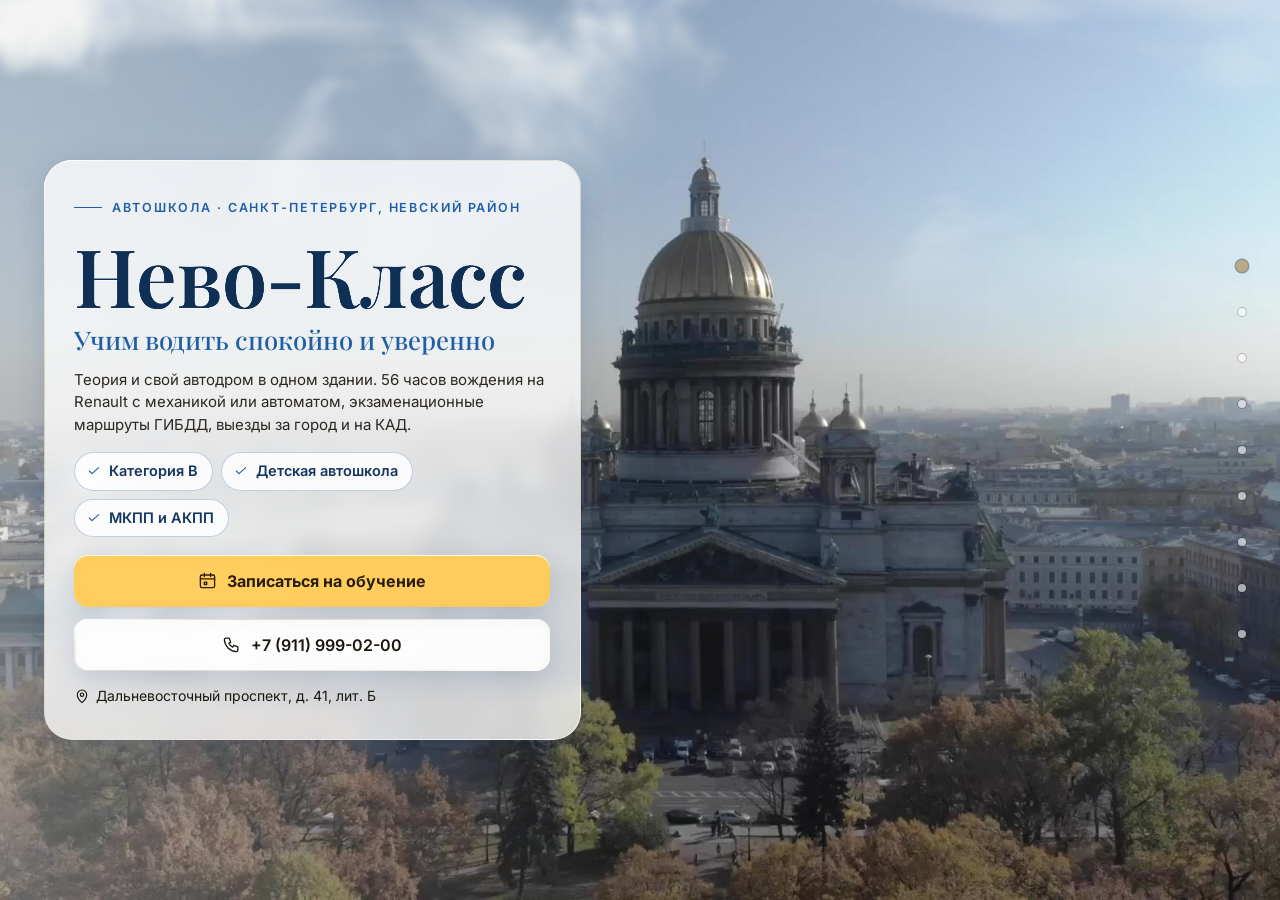
==== index.html @ e4e37067 "Телефон: переключатель светлой/тёмной темы в шапке (раньше только в меню), кнопка записи на узком эк" ====
<!DOCTYPE html>
<html lang="ru" data-theme="light">
<head>
<meta charset="utf-8">
<meta name="viewport" content="width=device-width, initial-scale=1, viewport-fit=cover">
<title>Автошкола «Нево-Класс» — Санкт-Петербург, Невский район</title>
<meta name="description" content="Автошкола «Нево-Класс»: категория B на МКПП и АКПП, свой автодром, теория и вождение в одном месте, Дальневосточный проспект, 41 лит. Б. Запись: +7 (911) 999-02-00.">
<meta name="robots" content="noindex, nofollow, noarchive">
<meta name="geo.region" content="RU-SPE">
<meta name="geo.placename" content="Санкт-Петербург">
<meta name="geo.position" content="59.8944504;30.4585142">
<meta name="ICBM" content="59.8944504, 30.4585142">
<meta property="og:type" content="website">
<meta property="og:locale" content="ru_RU">
<meta property="og:site_name" content="Нево-Класс">
<meta property="og:title" content="Автошкола «Нево-Класс» — Санкт-Петербург, Невский район">
<meta property="og:description" content="Автошкола «Нево-Класс»: категория B на МКПП и АКПП, свой автодром, теория и вождение в одном месте, Дальневосточный проспект, 41 лит. Б. Запись: +7 (911) 999-02-00.">
<meta name="twitter:card" content="summary_large_image">
<meta name="twitter:title" content="Автошкола «Нево-Класс» — Санкт-Петербург, Невский район">
<meta name="twitter:description" content="Автошкола «Нево-Класс»: категория B на МКПП и АКПП, свой автодром, теория и вождение в одном месте, Дальневосточный проспект, 41 лит. Б. Запись: +7 (911) 999-02-00.">
<meta name="theme-color" content="#eef4fb">
<link rel="icon" href="data:image/svg+xml,%3Csvg%20xmlns%3D%22http%3A//www.w3.org/2000/svg%22%20viewBox%3D%220%200%2064%2064%22%3E%3Crect%20width%3D%2264%22%20height%3D%2264%22%20rx%3D%2214%22%20fill%3D%22%231f5fa8%22/%3E%3Ccircle%20cx%3D%2232%22%20cy%3D%2232%22%20r%3D%2217%22%20fill%3D%22none%22%20stroke%3D%22%23fff%22%20stroke-width%3D%225%22/%3E%3Ccircle%20cx%3D%2232%22%20cy%3D%2232%22%20r%3D%225%22%20fill%3D%22%23ffc54d%22/%3E%3C/svg%3E">
<script>document.documentElement.classList.add('js');try{var _i=parseInt(localStorage.getItem('nb_fs2'),10),_f=[1,1.15,1.3,1.5][_i];if(_f)document.documentElement.style.setProperty('--fs',_f)}catch(e){}</script>
<style id="hero-timing">:root{--hero-d:1.2s}</style>
<link rel="preload" as="image" href="img/hero-poster.jpg" fetchpriority="high">
<!-- шрифты лежат внутри сайта: Google Fonts у российской аудитории режется -->
<style>
@font-face{font-family:'Inter';font-style:normal;font-weight:400;font-display:swap;src:url(assets/fonts/inter-400-cyrillic-ext.woff2) format('woff2');unicode-range:U+0460-052F, U+1C80-1C8A, U+20B4, U+2DE0-2DFF, U+A640-A69F, U+FE2E-FE2F}
@font-face{font-family:'Inter';font-style:normal;font-weight:400;font-display:swap;src:url(assets/fonts/inter-400-cyrillic.woff2) format('woff2');unicode-range:U+0301, U+0400-045F, U+0490-0491, U+04B0-04B1, U+2116}
@font-face{font-family:'Inter';font-style:normal;font-weight:400;font-display:swap;src:url(assets/fonts/inter-400-latin-ext.woff2) format('woff2');unicode-range:U+0100-02BA, U+02BD-02C5, U+02C7-02CC, U+02CE-02D7, U+02DD-02FF, U+0304, U+0308, U+0329, U+1D00-1DBF, U+1E00-1E9F, U+1EF2-1EFF, U+2020, U+20A0-20AB, U+20AD-20C0, U+2113, U+2C60-2C7F, U+A720-A7FF}
@font-face{font-family:'Inter';font-style:normal;font-weight:400;font-display:swap;src:url(assets/fonts/inter-400-latin.woff2) format('woff2');unicode-range:U+0000-00FF, U+0131, U+0152-0153, U+02BB-02BC, U+02C6, U+02DA, U+02DC, U+0304, U+0308, U+0329, U+2000-206F, U+20AC, U+2122, U+2191, U+2193, U+2212, U+2215, U+FEFF, U+FFFD}
@font-face{font-family:'Inter';font-style:normal;font-weight:500;font-display:swap;src:url(assets/fonts/inter-500-cyrillic-ext.woff2) format('woff2');unicode-range:U+0460-052F, U+1C80-1C8A, U+20B4, U+2DE0-2DFF, U+A640-A69F, U+FE2E-FE2F}
@font-face{font-family:'Inter';font-style:normal;font-weight:500;font-display:swap;src:url(assets/fonts/inter-500-cyrillic.woff2) format('woff2');unicode-range:U+0301, U+0400-045F, U+0490-0491, U+04B0-04B1, U+2116}
@font-face{font-family:'Inter';font-style:normal;font-weight:500;font-display:swap;src:url(assets/fonts/inter-500-latin-ext.woff2) format('woff2');unicode-range:U+0100-02BA, U+02BD-02C5, U+02C7-02CC, U+02CE-02D7, U+02DD-02FF, U+0304, U+0308, U+0329, U+1D00-1DBF, U+1E00-1E9F, U+1EF2-1EFF, U+2020, U+20A0-20AB, U+20AD-20C0, U+2113, U+2C60-2C7F, U+A720-A7FF}
@font-face{font-family:'Inter';font-style:normal;font-weight:500;font-display:swap;src:url(assets/fonts/inter-500-latin.woff2) format('woff2');unicode-range:U+0000-00FF, U+0131, U+0152-0153, U+02BB-02BC, U+02C6, U+02DA, U+02DC, U+0304, U+0308, U+0329, U+2000-206F, U+20AC, U+2122, U+2191, U+2193, U+2212, U+2215, U+FEFF, U+FFFD}
@font-face{font-family:'Inter';font-style:normal;font-weight:600;font-display:swap;src:url(assets/fonts/inter-600-cyrillic-ext.woff2) format('woff2');unicode-range:U+0460-052F, U+1C80-1C8A, U+20B4, U+2DE0-2DFF, U+A640-A69F, U+FE2E-FE2F}
@font-face{font-family:'Inter';font-style:normal;font-weight:600;font-display:swap;src:url(assets/fonts/inter-600-cyrillic.woff2) format('woff2');unicode-range:U+0301, U+0400-045F, U+0490-0491, U+04B0-04B1, U+2116}
@font-face{font-family:'Inter';font-style:normal;font-weight:600;font-display:swap;src:url(assets/fonts/inter-600-latin-ext.woff2) format('woff2');unicode-range:U+0100-02BA, U+02BD-02C5, U+02C7-02CC, U+02CE-02D7, U+02DD-02FF, U+0304, U+0308, U+0329, U+1D00-1DBF, U+1E00-1E9F, U+1EF2-1EFF, U+2020, U+20A0-20AB, U+20AD-20C0, U+2113, U+2C60-2C7F, U+A720-A7FF}
@font-face{font-family:'Inter';font-style:normal;font-weight:600;font-display:swap;src:url(assets/fonts/inter-600-latin.woff2) format('woff2');unicode-range:U+0000-00FF, U+0131, U+0152-0153, U+02BB-02BC, U+02C6, U+02DA, U+02DC, U+0304, U+0308, U+0329, U+2000-206F, U+20AC, U+2122, U+2191, U+2193, U+2212, U+2215, U+FEFF, U+FFFD}
@font-face{font-family:'Inter';font-style:normal;font-weight:700;font-display:swap;src:url(assets/fonts/inter-700-cyrillic-ext.woff2) format('woff2');unicode-range:U+0460-052F, U+1C80-1C8A, U+20B4, U+2DE0-2DFF, U+A640-A69F, U+FE2E-FE2F}
@font-face{font-family:'Inter';font-style:normal;font-weight:700;font-display:swap;src:url(assets/fonts/inter-700-cyrillic.woff2) format('woff2');unicode-range:U+0301, U+0400-045F, U+0490-0491, U+04B0-04B1, U+2116}
@font-face{font-family:'Inter';font-style:normal;font-weight:700;font-display:swap;src:url(assets/fonts/inter-700-latin-ext.woff2) format('woff2');unicode-range:U+0100-02BA, U+02BD-02C5, U+02C7-02CC, U+02CE-02D7, U+02DD-02FF, U+0304, U+0308, U+0329, U+1D00-1DBF, U+1E00-1E9F, U+1EF2-1EFF, U+2020, U+20A0-20AB, U+20AD-20C0, U+2113, U+2C60-2C7F, U+A720-A7FF}
@font-face{font-family:'Inter';font-style:normal;font-weight:700;font-display:swap;src:url(assets/fonts/inter-700-latin.woff2) format('woff2');unicode-range:U+0000-00FF, U+0131, U+0152-0153, U+02BB-02BC, U+02C6, U+02DA, U+02DC, U+0304, U+0308, U+0329, U+2000-206F, U+20AC, U+2122, U+2191, U+2193, U+2212, U+2215, U+FEFF, U+FFFD}
@font-face{font-family:'Playfair Display';font-style:normal;font-weight:500;font-display:swap;src:url(assets/fonts/playfair-display-500-cyrillic.woff2) format('woff2');unicode-range:U+0301, U+0400-045F, U+0490-0491, U+04B0-04B1, U+2116}
@font-face{font-family:'Playfair Display';font-style:normal;font-weight:500;font-display:swap;src:url(assets/fonts/playfair-display-500-latin-ext.woff2) format('woff2');unicode-range:U+0100-02BA, U+02BD-02C5, U+02C7-02CC, U+02CE-02D7, U+02DD-02FF, U+0304, U+0308, U+0329, U+1D00-1DBF, U+1E00-1E9F, U+1EF2-1EFF, U+2020, U+20A0-20AB, U+20AD-20C0, U+2113, U+2C60-2C7F, U+A720-A7FF}
@font-face{font-family:'Playfair Display';font-style:normal;font-weight:500;font-display:swap;src:url(assets/fonts/playfair-display-500-latin.woff2) format('woff2');unicode-range:U+0000-00FF, U+0131, U+0152-0153, U+02BB-02BC, U+02C6, U+02DA, U+02DC, U+0304, U+0308, U+0329, U+2000-206F, U+20AC, U+2122, U+2191, U+2193, U+2212, U+2215, U+FEFF, U+FFFD}
@font-face{font-family:'Playfair Display';font-style:normal;font-weight:600;font-display:swap;src:url(assets/fonts/playfair-display-600-cyrillic.woff2) format('woff2');unicode-range:U+0301, U+0400-045F, U+0490-0491, U+04B0-04B1, U+2116}
@font-face{font-family:'Playfair Display';font-style:normal;font-weight:600;font-display:swap;src:url(assets/fonts/playfair-display-600-latin-ext.woff2) format('woff2');unicode-range:U+0100-02BA, U+02BD-02C5, U+02C7-02CC, U+02CE-02D7, U+02DD-02FF, U+0304, U+0308, U+0329, U+1D00-1DBF, U+1E00-1E9F, U+1EF2-1EFF, U+2020, U+20A0-20AB, U+20AD-20C0, U+2113, U+2C60-2C7F, U+A720-A7FF}
@font-face{font-family:'Playfair Display';font-style:normal;font-weight:600;font-display:swap;src:url(assets/fonts/playfair-display-600-latin.woff2) format('woff2');unicode-range:U+0000-00FF, U+0131, U+0152-0153, U+02BB-02BC, U+02C6, U+02DA, U+02DC, U+0304, U+0308, U+0329, U+2000-206F, U+20AC, U+2122, U+2191, U+2193, U+2212, U+2215, U+FEFF, U+FFFD}
/* ===== Notary site — generator stylesheet (light warm base, dark theme by toggle) ===== */
:root{
  --p100:#665230; --p90:#97825e; --p80:#bba887; --p70:#c2b9a9; --p50:#dad5ce; --p40:#e0dedb;
  --p30:#eeece9; --p20:#f1f1f0; --p10:#f8f8f8; --n100:#0e0f11; --n90:#3c404b; --n10:#fff;

  --bg:var(--p10); --bg2:var(--p20); --bg3:var(--p30); --card:var(--n10); --text:var(--n100); --muted:var(--n90);
  --line:var(--p50); --line2:var(--p40); --accent:var(--p90); --accent-d:var(--p100); --accent-l:var(--p80); --accent-soft:var(--p30);
  --on-accent:#fff; --shadow:0 1px 10px rgba(51,51,51,.10); --shadow-lg:0 12px 40px rgba(30,24,10,.14);
  --hero-ov1:rgba(14,15,17,.72); --hero-ov2:rgba(14,15,17,.30); --sec-ov:rgba(248,248,248,.72);
  --ok:#2e8b57; --bad:#b4453b;
  /* те же цвета составляющими: rgba() понимают все браузеры, color-mix() — нет */
  --bg-rgb:248,248,248; --card-rgb:255,255,255; --accent-rgb:151,130,94; --ok-rgb:46,139,87;

  --zc:var(--fs); --fs:1; --vwu:calc(1vw / var(--fs)); --vhu:calc(1vh / var(--fs));   /* масштаб текста (А−/А+) и «честные» vw/vh под ним */
  --hdr-h:68px; --bar-h:70px; --vh:calc(100*var(--vhu)); --gap:24px; --radius:14px; --radius-s:10px;
  --font:"Inter",Tahoma,Arial,sans-serif; --serif:"Playfair Display",Georgia,"Times New Roman",serif;
  --ease:cubic-bezier(.65,.05,.36,1); --speed:520ms;
}
html[data-theme="dark"]{
  --bg:#17150f; --bg2:#1d1a13; --bg3:#252117; --card:#221e15; --text:#f1ebdf; --muted:#b9ae98;
  --line:#3a3325; --line2:#2f2a1e; --accent:#c9b17f; --accent-d:#e0cf9f; --accent-l:#8d7b58; --accent-soft:#2a251a;
  --on-accent:#17150f; --shadow:0 1px 12px rgba(0,0,0,.45); --shadow-lg:0 14px 40px rgba(0,0,0,.55);
  --hero-ov1:rgba(10,9,6,.80); --hero-ov2:rgba(10,9,6,.40); --sec-ov:rgba(16,15,12,.76);
  --bg-rgb:23,21,15; --card-rgb:34,30,21; --accent-rgb:201,177,127;
}

*,*::before,*::after{box-sizing:border-box}
/* А−/А+: весь сайт — шапка, плашки, меню, формы, окна — растёт пропорционально, как при увеличении масштаба в браузере */
html{-webkit-text-size-adjust:100%;scroll-behavior:auto;zoom:var(--fs,1)}
html,body{height:100%;margin:0;overflow:hidden;background:var(--bg);color:var(--text);
  font-family:var(--font);font-size:16px;line-height:1.55;-webkit-font-smoothing:antialiased}
body{overscroll-behavior:none;position:relative}
a{color:inherit;text-decoration:none}
img{display:block;max-width:100%}
button{font:inherit;color:inherit;background:none;border:0;padding:0;cursor:pointer}
input,select,textarea{font:inherit;color:inherit}
h1,h2,h3,h4,p{margin:0}
ul{margin:0;padding:0;list-style:none}
svg{display:block}
.ico{width:22px;height:22px;stroke:currentColor;fill:none;stroke-width:1.7;stroke-linecap:round;stroke-linejoin:round;flex:none}
.vh{position:absolute!important;width:1px;height:1px;overflow:hidden;clip:rect(0 0 0 0);white-space:nowrap}

/* ---------- typography helpers ---------- */
.kicker{display:inline-flex;align-items:center;gap:10px;font-size:13px;font-weight:600;letter-spacing:.14em;text-transform:uppercase;color:var(--accent)}
.kicker::before{content:"";width:28px;height:1px;background:var(--accent)}
.h2{font-size:clamp(26px,calc(3.2*var(--vwu,1vw)),40px);font-weight:600;letter-spacing:-.02em;line-height:1.12;margin-top:10px}
.lead{color:var(--muted);font-size:17px;max-width:640px;margin-top:12px}
.sec-head{margin-bottom:28px}
#contacts .sec-head{margin-bottom:18px}

/* ---------- buttons ---------- */
.btn{display:inline-flex;align-items:center;justify-content:center;gap:10px;min-height:48px;padding:0 22px;border-radius:999px;
  font-weight:600;font-size:15px;line-height:1;border:1.5px solid transparent;transition:background .25s,color .25s,border-color .25s,transform .2s,box-shadow .25s;white-space:nowrap}
.btn:active{transform:translateY(1px)}
.btn-primary{background:var(--accent-d);color:var(--on-accent);border-color:var(--accent-d)}
.btn-primary:hover{background:var(--accent);border-color:var(--accent);color:#fff}
html[data-theme="dark"] .btn-primary:hover{color:#17150f}
.btn-ghost{border-color:var(--line);color:var(--text);background:var(--card)}
.btn-ghost:hover{border-color:var(--accent);color:var(--accent-d)}
.btn-light{background:rgba(255,255,255,.14);color:#fff;border-color:rgba(255,255,255,.55);backdrop-filter:blur(6px)}
.btn-light:hover{background:#fff;color:var(--n100)}
.btn-white{background:#fff;color:var(--n100);border-color:#fff}
.btn-white:hover{background:var(--p30);border-color:var(--p30)}
.btn .ico{width:18px;height:18px}
.btn-sm{min-height:44px;padding:0 16px;font-size:14px}

/* ---------- header ---------- */
.hdr{position:fixed;top:0;left:0;right:0;height:var(--hdr-h);z-index:200;display:flex;align-items:center;
  zoom:calc(1 / var(--zc,1)); --vwu:1vw; --vhu:1vh;   /* А−/А+ шапку не трогают: она всегда как при 100 % (страница в zoom, шапка — встречный zoom) */
  background:rgba(var(--bg-rgb),.88);backdrop-filter:blur(12px);-webkit-backdrop-filter:blur(12px);
  border-bottom:1px solid var(--line2);transition:background .3s}
.hdr-in{width:100%;max-width:1280px;margin:0 auto;padding:0 28px;display:flex;align-items:center;gap:24px}
.brand{display:flex;align-items:center;gap:12px;min-width:0;min-height:44px}
.mono-img{object-fit:contain;background:#fff;padding:2px;box-sizing:border-box}
.mono{width:42px;height:42px;border-radius:12px;background:var(--accent-d);color:var(--on-accent);display:grid;place-items:center;
  font-family:var(--serif);font-size:20px;font-weight:600;flex:none;letter-spacing:.02em}
.brand-t{display:flex;flex-direction:column;line-height:1.15;min-width:0}
.brand-n{font-weight:600;font-size:15px;white-space:nowrap;overflow:hidden;text-overflow:ellipsis}
.brand-s{font-size:13px;color:var(--muted);white-space:nowrap;overflow:hidden;text-overflow:ellipsis}
.nav{display:flex;align-items:center;gap:4px;margin-left:auto}
.nav > li{position:relative}
.nav-a{display:inline-flex;align-items:center;gap:6px;min-height:44px;padding:10px 12px;border-radius:8px;font-size:14px;font-weight:500;color:var(--text);opacity:.8;transition:opacity .2s,background .2s}
.nav-a:hover,.nav-a.cur,.nav > li.open > .nav-a{opacity:1;background:var(--bg3)}
.nav-a .chev{width:14px;height:14px;transition:transform .25s}
.nav > li.open > .nav-a .chev{transform:rotate(180deg)}
.hdr-tools{display:flex;align-items:center;gap:6px;margin-left:8px}
.tool{width:44px;height:44px;border-radius:10px;display:grid;place-items:center;color:var(--text);opacity:.8;transition:background .2s,opacity .2s}
.tool:hover{background:var(--bg3);opacity:1}
.tool .ico{width:20px;height:20px}
.tool-lang{width:auto;padding:0 10px;gap:6px;font-size:13px;font-weight:600;letter-spacing:.04em;display:flex;align-items:center}
.lang-wrap{position:relative}
.lang-dd{position:absolute;right:0;top:calc(100% + 8px);background:var(--card);border:1px solid var(--line);border-radius:12px;box-shadow:var(--shadow-lg);
  padding:6px;min-width:190px;display:none;z-index:210}
.lang-wrap.open .lang-dd{display:block}
.lang-dd button,.lang-dd a{display:flex;width:100%;align-items:center;gap:10px;min-height:44px;padding:9px 12px;border-radius:8px;font-size:14px;text-align:left}
.lang-dd button:hover,.lang-dd a:hover{background:var(--bg3)}
.lang-dd button.cur,.lang-dd a.cur{color:var(--accent-d);font-weight:600}
.lang-dd b{font-size:13px;letter-spacing:.08em;width:26px;color:var(--muted)}
.hdr-book{margin-left:4px}
.burger{display:none}
.moon,.sun{display:none}
html[data-theme="dark"] .sun{display:block}
html:not([data-theme="dark"]) .moon{display:block}

/* mega menu */
.mega{position:absolute;left:50%;top:calc(100% + 10px);transform:translateX(-50%);width:min(980px,calc(calc(100*var(--vwu,1vw)) - 40px));
  background:var(--card);border:1px solid var(--line);border-radius:16px;box-shadow:var(--shadow-lg);padding:20px;display:none;z-index:210}
.nav > li.open > .mega{display:block}
.mega-head{display:flex;justify-content:space-between;align-items:baseline;gap:16px;padding:0 6px 14px;border-bottom:1px solid var(--line2);margin-bottom:12px}
.mega-head b{font-size:14px}
.mega-head span{font-size:13px;color:var(--muted)}
.mega-grid{display:grid;grid-template-columns:repeat(2,1fr);gap:4px}
.mega-it{display:flex;gap:12px;align-items:flex-start;padding:10px 12px;border-radius:10px;text-align:left;width:100%;transition:background .2s}
.mega-it:hover{background:var(--bg3)}
.mega-it .cic{width:38px;height:38px;border-radius:10px;background:var(--accent-soft);color:var(--accent-d);display:grid;place-items:center;flex:none}
.mega-it .cic .ico{width:20px;height:20px}
.mega-it b{display:block;font-size:14px;font-weight:600}
.mega-it small{display:block;font-size:13px;color:var(--muted);line-height:1.35;margin-top:2px}
.mega-it em{font-style:normal;font-size:13px;color:var(--accent);margin-top:3px;display:block}

/* mobile menu */
.mmenu{position:fixed;top:calc(var(--hdr-h) / var(--zc,1));left:0;right:0;bottom:var(--bar-h);z-index:190;background:var(--bg);overflow-y:auto;padding:14px 18px 30px;display:none}
.mmenu.open{display:block}
.mmenu a,.mmenu .macc > button{display:flex;align-items:center;justify-content:space-between;width:100%;padding:14px 6px;border-bottom:1px solid var(--line2);font-size:17px;font-weight:500;text-align:left}
.mmenu .macc > button .chev{width:18px;height:18px;transition:transform .25s}
.mmenu .macc.open > button .chev{transform:rotate(180deg)}
.mmenu .macc-list{display:none;padding:4px 0 8px}
.mmenu .macc.open .macc-list{display:block}
.mmenu .macc-list button{display:flex;align-items:center;gap:12px;width:100%;padding:11px 8px;border-radius:10px;text-align:left;font-size:15px}
.mmenu .macc-list button:hover{background:var(--bg3)}
.mmenu .macc-list .cic{width:32px;height:32px;border-radius:8px;background:var(--accent-soft);color:var(--accent-d);display:grid;place-items:center;flex:none}
.mmenu .macc-list .cic .ico{width:17px;height:17px}
.mmenu-foot{display:flex;flex-wrap:wrap;gap:8px;margin-top:18px}
.mmenu-foot .btn{flex:1}

/* ---------- full-page scroller ---------- */
.fp{position:relative;width:100%;height:var(--vh);overflow:hidden}
.fp-track{will-change:transform;transition:transform var(--speed) var(--ease)}
.fp-track.no-anim{transition:none}
.sec{position:relative;height:var(--vh);width:100%;overflow:hidden}
.sec-scroll{height:100%;overflow-y:auto;overflow-x:hidden;display:flex;flex-direction:column;
  padding:calc(var(--hdr-h) / var(--zc,1) + 20px) 28px calc(var(--bar-h) + 96px);-webkit-overflow-scrolling:touch;scrollbar-width:thin;scrollbar-color:var(--line) transparent}
.wrap{margin:auto;width:100%;max-width:1180px}
.sec-alt{background:var(--bg2)}

/* reveal animation */
.rv{opacity:0;transform:translateY(18px);transition:opacity .7s ease,transform .7s ease;transition-delay:calc(var(--i,0) * 90ms)}
.sec.active .rv{opacity:1;transform:none}

/* side dots */
.dots{position:fixed;right:16px;top:50%;transform:translateY(-50%);z-index:150;display:flex;flex-direction:column;gap:2px}
.dots button{position:relative;width:44px;height:44px;display:grid;place-items:center}
.dots button::after{content:"";width:8px;height:8px;border-radius:50%;background:var(--muted);opacity:.45;transition:transform .25s,opacity .25s,background .25s}
.dots button:hover::after{opacity:.9}
.dots button.cur::after{background:var(--accent);opacity:1;transform:scale(1.5)}
.dots button span{position:absolute;right:32px;top:50%;transform:translateY(-50%) translateX(6px);background:var(--n100);color:#fff;font-size:13px;
  padding:5px 10px;border-radius:6px;white-space:nowrap;opacity:0;pointer-events:none;transition:opacity .2s,transform .2s}
.dots button:hover span{opacity:1;transform:translateY(-50%)}
.sec-hero ~ .dots{color:#fff}
body[data-sec="0"] .dots button::after{background:#fff}
body[data-sec="0"] .dots button.cur::after{background:var(--p80)}

.sec:not(.sec-hero) .sec-scroll{position:relative;z-index:1}

.status{display:inline-flex;align-items:center;gap:8px;padding:8px 14px 8px 10px;border-radius:999px;background:rgba(255,255,255,.12);border:1px solid rgba(255,255,255,.28);font-size:13px;backdrop-filter:blur(6px)}
.status i{width:9px;height:9px;border-radius:50%;background:#7bd389;box-shadow:0 0 0 3px rgba(123,211,137,.28)}
.status.closed i{background:#f08a7e;box-shadow:0 0 0 3px rgba(240,138,126,.28)}
.status.soon i{background:#f0c674;box-shadow:0 0 0 3px rgba(240,198,116,.28)}
.status span{opacity:.85}
.addr-link{display:inline-flex;align-items:center;gap:6px;border-bottom:1px solid currentColor;padding:13px 0 14px;margin:-13px 0 -14px;transition:color .2s}
.addr-link:hover{color:var(--accent)}
.addr-link .ico{width:16px;height:16px}

/* ---------- services ---------- */
.svc-grid{display:grid;grid-template-columns:repeat(5,1fr);gap:14px}
.svc{display:flex;flex-direction:column;align-items:flex-start;gap:10px;padding:18px 16px 16px;border-radius:var(--radius);background:var(--card);border:1px solid var(--line2);
  text-align:left;min-height:170px;transition:transform .25s,box-shadow .25s,border-color .25s;position:relative}
.svc:hover{transform:translateY(-3px);box-shadow:var(--shadow-lg);border-color:var(--accent-l)}
.svc .cic{width:44px;height:44px;border-radius:12px;background:var(--accent-soft);color:var(--accent-d);display:grid;place-items:center}
.svc b{font-size:15px;font-weight:600;line-height:1.3}
.svc small{font-size:13px;color:var(--muted);line-height:1.35}
.svc em{font-style:normal;font-size:13px;color:var(--accent);margin-top:auto;padding-top:6px;display:inline-flex;align-items:center;gap:4px}
.svc em .ico{width:12px;height:12px}

/* ---------- about ---------- */
.about{display:grid;grid-template-columns:1.15fr .85fr;gap:48px;align-items:start}
.about-txt p{color:var(--muted);margin-top:14px;font-size:16px}
.about-txt p:first-of-type{color:var(--text)}
.quote{margin-top:22px;padding:16px 20px;border-left:3px solid var(--accent);background:var(--card);border-radius:0 12px 12px 0;font-family:var(--serif);font-size:18px;line-height:1.45;color:var(--text)}
.creds{display:grid;gap:10px}
.cred{display:flex;gap:14px;align-items:center;padding:14px 16px;border-radius:12px;background:var(--card);border:1px solid var(--line2)}
.cred .cic{width:40px;height:40px;border-radius:10px;background:var(--accent-soft);color:var(--accent-d);display:grid;place-items:center;flex:none}
.cred .cic .ico{width:20px;height:20px}
.cred small{display:block;font-size:13px;color:var(--muted);text-transform:uppercase;letter-spacing:.06em}
.cred b{display:block;font-size:15px;font-weight:600;line-height:1.3}
.chips{display:flex;flex-wrap:wrap;gap:8px;margin-top:16px}
.chips li{padding:8px 14px;border-radius:999px;border:1px solid var(--accent-l);color:var(--accent-d);font-size:13.5px;font-weight:500;background:var(--card)}
.strong-lbl{margin-top:22px;font-size:13px;text-transform:uppercase;letter-spacing:.1em;color:var(--muted)}

/* ---------- how ---------- */
.steps{display:grid;grid-template-columns:repeat(5,1fr);gap:16px;position:relative;margin-top:14px}
.steps::before{content:"";position:absolute;left:8%;right:8%;top:30px;height:1px;background:var(--line)}
.step{position:relative;padding:0 8px}
.step-n{width:60px;height:60px;border-radius:50%;background:var(--card);border:1.5px solid var(--accent-l);color:var(--accent-d);display:grid;place-items:center;
  font-family:var(--serif);font-size:24px;font-weight:600;position:relative;z-index:1;transition:background .4s,color .4s}
.sec.active .step-n{animation:pop .6s var(--ease) both;animation-delay:calc(var(--i) * 140ms + 150ms)}
@keyframes pop{0%{transform:scale(.6);opacity:0}60%{transform:scale(1.08);opacity:1}100%{transform:scale(1)}}
.step b{display:block;margin-top:16px;font-size:17px;font-weight:600}
.step p{color:var(--muted);font-size:14.5px;margin-top:6px}

/* ---------- reviews ---------- */
.reviews{display:grid;grid-template-columns:300px 1fr;gap:28px;align-items:start}
.rsum{background:var(--card);border:1px solid var(--line2);border-radius:var(--radius);padding:26px 24px;text-align:center}
.rsum .big{font-family:var(--serif);font-size:64px;line-height:1;font-weight:500;color:var(--accent-d)}
.stars{display:inline-flex;gap:3px;--fill:100%}
.stars svg{width:20px;height:20px}
.stars .st{fill:var(--line);stroke:none}
.stars .st.on{fill:#e7b73b}
.stars .st.half{fill:url(#halfgrad)}
.rsum .stars{margin-top:8px}
.rsum p{color:var(--muted);font-size:13.5px;margin-top:10px;line-height:1.4}
.rsum .btn{margin-top:16px;width:100%}
.rsum .gis{display:block;margin:10px 0 -14px;padding:14px 0;font-size:13px;color:var(--accent-d);text-decoration:underline;text-underline-offset:3px}
.rgrid{display:grid;grid-template-columns:repeat(2,1fr);gap:14px}
.rev{background:var(--card);border:1px solid var(--line2);border-radius:var(--radius);padding:20px;display:flex;flex-direction:column;gap:10px}
.rev .stars svg{width:15px;height:15px}
.rev p{font-size:14.5px;line-height:1.5;flex:1}
.rev p::before{content:"“";font-family:var(--serif);color:var(--accent);font-size:22px;line-height:0;margin-right:4px;vertical-align:-6px}
.rev-meta{display:flex;flex-wrap:wrap;justify-content:space-between;gap:4px 10px;align-items:baseline;font-size:13px;color:var(--muted)}
.rev-meta b{color:var(--text);font-weight:600}
.rev-src{display:inline-flex;align-items:center;gap:5px;white-space:nowrap;margin-left:auto}
.rev-src i{width:6px;height:6px;border-radius:50%;background:var(--accent)}
.rev-sample{color:var(--muted);font-style:italic;opacity:.85}
.rev-real{color:var(--accent-d);font-weight:600}
.rev-real i{background:var(--ok)}
.rev-is-real{border-color:var(--accent-l)}
.demo-note{margin-top:14px;max-width:760px;font-size:13.5px;line-height:1.45;color:var(--muted);background:var(--accent-soft);
  border-left:3px solid var(--accent);border-radius:0 8px 8px 0;padding:8px 12px}
.rnote{margin-top:14px;font-size:13px;color:var(--muted)}

/* ---------- faq ---------- */
.faq{display:grid;grid-template-columns:1fr 1fr;gap:0 32px;align-items:start}
.faq-col{display:flex;flex-direction:column}
.fq{border-bottom:1px solid var(--line)}
.fq > button{display:flex;width:100%;align-items:center;justify-content:space-between;gap:16px;min-height:44px;padding:16px 4px;text-align:left;font-weight:600;font-size:15.5px;line-height:1.35}
.fq > button .pl{width:26px;height:26px;border-radius:50%;border:1px solid var(--line);display:grid;place-items:center;flex:none;color:var(--accent-d);transition:transform .3s,background .3s}
.fq > button .pl .ico{width:14px;height:14px}
.fq.open > button .pl{transform:rotate(45deg);background:var(--accent-soft)}
.fq-a{display:grid;grid-template-rows:0fr;transition:grid-template-rows .35s var(--ease)}
.fq.open .fq-a{grid-template-rows:1fr}
.fq-a > div{overflow:hidden}
.fq-a p{color:var(--muted);font-size:14.5px;padding:0 4px 16px;line-height:1.55}
.fq-a .faq-note{font-size:13px;color:var(--accent-d);padding-bottom:6px}
.fq-a .faq-note:empty{display:none}

/* ---------- contacts ---------- */
.contacts{display:grid;grid-template-columns:1fr 1.05fr 1fr;gap:18px;align-items:stretch}
.contacts .cbox{padding:16px 18px}
.cbox{background:var(--card);border:1px solid var(--line2);border-radius:var(--radius);padding:20px}
.cl{display:grid;gap:12px}
.cl li{display:flex;gap:12px;align-items:flex-start}
.cl .cic{width:36px;height:36px;border-radius:10px;background:var(--accent-soft);color:var(--accent-d);display:grid;place-items:center;flex:none}
.cl .cic .ico{width:18px;height:18px}
.cl small{display:block;font-size:13px;color:var(--muted);text-transform:uppercase;letter-spacing:.06em}
.cl b{display:block;font-weight:500;font-size:15px;line-height:1.4}
.cl a.tel,.cl a.mail{display:block;padding:14px 0;margin:-14px 0}
.cl a.tel:hover,.cl a.mail:hover{color:var(--accent-d)}
.hours-link{display:inline-block;font-size:13px;color:var(--accent-d);text-decoration:underline;text-underline-offset:3px;padding:14px 0;margin:-14px 0}
.cl .msgs{display:flex;gap:8px;margin-top:4px;flex-wrap:wrap}
.cl .msgs a{display:inline-flex;align-items:center;gap:6px;padding:6px 10px;border-radius:8px;border:1px solid var(--line);font-size:13px;min-height:44px}
.cl .msgs a .ico{width:16px;height:16px}
.mapbox{display:flex;flex-direction:column;gap:12px;padding:12px}
.map{flex:1;min-height:280px;border-radius:10px;overflow:hidden;border:1px solid var(--line);background:var(--bg3);position:relative}
.map iframe{width:100%;height:100%;border:0;position:absolute;inset:0}
.map-actions{display:flex;gap:8px;flex-wrap:wrap}
.map-actions .btn{flex:1;min-height:44px;font-size:14px;padding:0 12px}

/* form */
.form h3{font-size:19px;font-weight:600}
.form .fdesc{color:var(--muted);font-size:13.5px;margin-top:6px}
.fg{display:grid;gap:8px;margin-top:12px}
.f2{display:grid;grid-template-columns:1fr 1fr;gap:10px}
.fld{display:flex;flex-direction:column;gap:4px}
.fld label{font-size:13px;color:var(--muted);font-weight:500}
.fld input,.fld select,.fld textarea{width:100%;background:var(--bg);border:1px solid var(--line);border-radius:10px;padding:8px 12px;font-size:14px;transition:border-color .2s,box-shadow .2s;min-height:44px}
.fld textarea{min-height:48px;resize:vertical}
.fld input:focus,.fld select:focus,.fld textarea:focus{outline:0;border-color:var(--accent);box-shadow:0 0 0 3px rgba(var(--accent-rgb),.22)}
.fld.err input,.fld.err select{border-color:var(--bad)}
.ferr{font-size:13px;color:var(--bad);display:none}
.fld.err .ferr{display:block}
.fnote{font-size:13px;color:var(--muted);margin-top:8px;line-height:1.4}
.fok{display:none;margin-top:10px;padding:10px 12px;border-radius:10px;background:rgba(var(--ok-rgb),.12);color:var(--ok);font-size:13.5px}
.fok.show{display:block}

.foot{margin-top:18px;padding-top:12px;padding-left:250px;flex-wrap:nowrap;align-items:flex-start;border-top:1px solid var(--line2);display:flex;justify-content:space-between;gap:16px;flex-wrap:wrap;font-size:13px;color:var(--muted)}
.foot p{max-width:none}
.foot .fl{white-space:nowrap;flex:none}
.foot .fl a{margin-left:14px;padding:14px 0;margin-top:-14px;margin-bottom:-14px;display:inline-block;min-width:44px;text-align:center;text-decoration:underline;text-underline-offset:3px}

/* ---------- bottom bar ---------- */
.bar{position:fixed;inset:auto 0 0;z-index:300;background:var(--card);box-shadow:0 -1px 10px rgba(51,51,51,.1);border-top:1px solid var(--line2);
  padding:6px 0;padding-bottom:calc(6px + env(safe-area-inset-bottom,0px))}
.bar-in{display:flex;justify-content:space-around;align-items:center;max-width:1080px;margin:0 auto}
.bi{display:flex;flex-direction:column;align-items:center;gap:5px;padding:8px 24px;border-radius:10px;font-size:13.5px;line-height:1;color:var(--text);opacity:.65;
  transition:opacity .3s,background .3s,color .3s;flex:1;max-width:190px;min-width:0}
.bi span{white-space:nowrap;max-width:100%;overflow:hidden;text-overflow:ellipsis}
.bi .ico{width:24px;height:24px}
.bi:hover{opacity:1;background:var(--bg3)}
.bi.cur{opacity:1;color:var(--accent-d)}


/* ---------- modals ---------- */
.modal{position:fixed;inset:0;z-index:400;background:rgba(14,15,17,.62);display:none;align-items:center;justify-content:center;padding:20px}
.modal.open{display:flex}
.mbox{background:var(--card);color:var(--text);border-radius:18px;width:100%;max-width:560px;max-height:min(calc(86*var(--vhu,1vh)),860px);overflow:auto;padding:26px 26px 22px;position:relative;box-shadow:var(--shadow-lg);
  animation:mup .3s var(--ease)}
@keyframes mup{from{opacity:0;transform:translateY(16px) scale(.98)}to{opacity:1;transform:none}}
.mbox-lg{max-width:760px}
.mclose{position:absolute;top:12px;right:12px;width:44px;height:44px;border-radius:50%;display:grid;place-items:center;color:var(--muted)}
.mclose:hover{background:var(--bg3);color:var(--text)}
.mbox h3{font-size:22px;font-weight:600;padding-right:36px}
.mbox .msub{color:var(--muted);font-size:14px;margin-top:4px}
.hours-t{width:100%;border-collapse:collapse;margin-top:16px;font-size:15px}
.hours-t td{padding:9px 6px;border-bottom:1px solid var(--line2)}
.hours-t td:last-child{text-align:right;font-weight:500;white-space:nowrap}
.hours-t tr.today td{color:var(--accent-d);font-weight:600}
.hours-t tr.today td:first-child::after{content:" · " attr(data-today);font-weight:400;font-size:13px;color:var(--muted)}
.hours-t tr.off td:last-child{color:var(--muted);font-weight:400}
.mnote{margin-top:14px;padding:12px 14px;border-radius:10px;background:var(--bg2);font-size:13.5px;color:var(--muted)}
.mnote b{display:block;color:var(--text);margin-bottom:3px;font-size:13px}
.mcontacts{display:flex;flex-wrap:wrap;gap:8px;margin-top:14px}
.mcontacts a{display:inline-flex;align-items:center;gap:7px;min-height:44px;padding:9px 13px;border-radius:10px;border:1px solid var(--line);font-size:13.5px}
.mcontacts a .ico{width:16px;height:16px}
.mcontacts a:hover{border-color:var(--accent)}
/* способы записи: позвонить, написать на почту, заказать обратный звонок */
.bk-opts{display:grid;gap:10px;margin-top:14px}
.bk-opt{display:flex;align-items:center;gap:14px;min-height:60px;padding:10px 16px;border-radius:14px;border:1px solid var(--line);background:var(--bg3);color:var(--text);font-size:16px;font-weight:600;text-align:left;text-decoration:none;transition:border-color .2s,background .2s}
.bk-opt:hover{border-color:var(--accent);background:var(--accent-soft)}
.bk-opt .ico{width:24px;height:24px;color:var(--accent-d);flex:none}
.bk-opt small{display:block;font-weight:400;font-size:13px;color:var(--muted);margin-top:1px}
.mbox-book{max-width:440px}
/* оплата значками, подпись у общего телефона */
.pay-pills{display:flex;flex-wrap:wrap;gap:6px;margin-top:5px}
.pay-pill{display:inline-flex;align-items:center;gap:6px;padding:4px 11px 4px 9px;border-radius:999px;border:1px solid var(--line);background:var(--bg3);font-size:13px;font-weight:600;line-height:1.3;white-space:nowrap}
.pay-pill .ico{width:15px;height:15px;color:var(--accent-d)}
.pay-pill.pay-logo{background:#fff;border-color:rgba(0,0,0,.12);padding:3px 11px;min-height:28px}
.pay-pill.pay-logo img{display:block;height:17px;width:auto}
.pay-pill.pay-logo img[src$="sbp.svg"]{height:20px}

.brand-t{display:flex;flex-direction:column;justify-content:center;gap:2px;line-height:1.1;min-width:0}
.brand-s{display:block;font-size:10.5px;font-weight:600;letter-spacing:.16em;text-transform:uppercase;color:var(--muted);white-space:nowrap;overflow:visible;text-overflow:clip}
.brand-n{font-size:16px;font-weight:600;white-space:nowrap;overflow:visible;text-overflow:clip}
.nav-a{white-space:nowrap}
#navServices{position:static}
.mega{max-height:calc(calc(100*var(--vhu,1vh)) - var(--hdr-h) - 24px);overflow-y:auto;top:calc(100% + 6px);width:min(980px,calc(calc(100*var(--vwu,1vw)) - 32px))}
@media screen and (max-width:760px){.mega-grid{grid-template-columns:1fr}}
@media screen and (max-width:479px){.brand-t{display:flex}.brand-s{font-size:9px;letter-spacing:.14em}.brand-n{font-size:12.5px;white-space:normal;line-height:1.12}}
.bk-inline{grid-template-columns:repeat(3,1fr);gap:8px}
.bk-inline .bk-opt{flex-direction:column;justify-content:center;gap:5px;min-height:76px;padding:9px 6px;font-size:13.5px;text-align:center;line-height:1.2}
.bk-inline .bk-opt .ico{width:22px;height:22px}
.bk-inline .bk-opt small{display:none}
/* services modal */
.svc-list{margin-top:16px;display:grid;grid-template-columns:1fr 1fr;gap:6px}
.svc-list button{display:flex;gap:10px;align-items:center;width:100%;min-height:44px;text-align:left;padding:10px 12px;border-radius:10px;font-size:14px;line-height:1.35;border:1px solid var(--line2);background:var(--bg)}
.svc-list button:hover{border-color:var(--accent);background:var(--accent-soft)}
.svc-list button .ico{width:16px;height:16px;color:var(--accent);margin-top:2px}
.mhint{font-size:13px;color:var(--muted);margin-top:12px}
.mhead{display:flex;gap:14px;align-items:center;padding-right:36px}
.mhead .cic{width:48px;height:48px;border-radius:12px;background:var(--accent-soft);color:var(--accent-d);display:grid;place-items:center;flex:none}

/* ---------- responsive ---------- */
@media (max-width:1200px){
  .svc-grid{grid-template-columns:repeat(5,1fr)}
  .svc{min-height:160px;padding:14px}
  .svc small{display:none}
}
@media screen and (max-width:991px){
  :root{--hdr-h:62px}
  .nav,.hdr-book{display:none}
  .burger{display:grid}
  .hdr-in{padding:0 18px;gap:12px}
}
@media (max-width:991px){
  :root{--bar-h:64px}
  .sec-scroll{padding:calc(var(--hdr-h) / var(--zc,1) + 16px) 22px calc(var(--bar-h) + 96px)}
  .dots{right:8px;gap:8px}
  .dots button span{display:none}
  .svc-grid{grid-template-columns:repeat(3,1fr);gap:10px}
  .svc{min-height:0}
  .about{grid-template-columns:1fr;gap:22px}
  .steps{grid-template-columns:repeat(5,1fr);gap:10px}
  .step-n{width:48px;height:48px;font-size:20px}
  .step b{font-size:15px}.step p{font-size:13px}
  .reviews{grid-template-columns:1fr;gap:16px}
  .rsum{display:flex;align-items:center;gap:18px;text-align:left;padding:16px 18px}
  .rsum .big{font-size:44px}.rsum .stars{margin:0}.rsum p{margin:0;flex:1}.rsum .btn{margin:0;width:auto}.rsum .gis{display:none}
  .faq{grid-template-columns:1fr;gap:0}
  .contacts{grid-template-columns:1fr 1fr}
  .foot{padding-left:0}
  .contacts .form{grid-column:1 / -1}
  .map{min-height:240px}
  .bi{padding:10px 12px;font-size:13px}
}
@media (max-width:767px){
  :root{--bar-h:62px}
  .h2{font-size:26px}
  .lead{font-size:15px}
  .sec-head{margin-bottom:18px}
  .sec-scroll{padding-left:16px;padding-right:16px}
  .svc-grid{grid-template-columns:repeat(2,1fr);gap:10px}
  .svc{padding:12px;gap:8px}
  .svc .cic{width:36px;height:36px}
  .svc b{font-size:13.5px}
  .svc em{display:none}
  .steps{grid-template-columns:1fr;gap:12px}
  .steps::before{left:24px;right:auto;top:10px;bottom:10px;height:auto;width:1px}
  .step{display:grid;grid-template-columns:48px 1fr;gap:14px;align-items:start;padding:0}
  .step-n{grid-row:1 / span 2}
  .step b{margin-top:10px;grid-column:2}
  .step p{grid-column:2;margin-top:2px}
  .rgrid{display:flex;overflow-x:auto;gap:12px;scroll-snap-type:x mandatory;padding-bottom:8px;margin:0 -16px;padding-left:16px;padding-right:16px;scrollbar-width:none}
  .rgrid::-webkit-scrollbar{display:none}
  .rev{flex:0 0 82%;scroll-snap-align:start}
  .rsum{flex-wrap:wrap;gap:12px}
  .rsum p{flex-basis:100%}
  .contacts{grid-template-columns:1fr;gap:14px}
  .contacts .form{grid-column:auto}
  .cbox{padding:16px}
  .map{min-height:220px}
  .f2{grid-template-columns:1fr}
  .foot{flex-direction:column;gap:8px;padding-left:0}
  .bi{padding:8px 4px;font-size:13px;gap:4px}
  .bi .ico{width:22px;height:22px}
  .sec-scroll{padding-bottom:calc(var(--bar-h) + 66px)}
  .mmenu{padding-bottom:80px}
  .demo-note{font-size:13px;padding:7px 10px}
  .mbox{padding:22px 18px 18px;border-radius:16px}
  .svc-list{grid-template-columns:1fr}
  .dots{right:6px;gap:0}
  .dots button{width:44px;height:44px}
  .dots button::after{width:6px;height:6px}
}
@media screen and (max-width:479px){
  :root{--hdr-h:58px}
  .mono{width:36px;height:36px;font-size:17px;border-radius:10px}
  .brand-n{font-size:14px}
  /* тапы в шапке доведены до 44px (см. .tool ниже) — на самой узкой ширине
     текстовому названию рядом с логотипом уже не хватает места без обрезки,
     поэтому в шапке оставляем только логотип-ссылку */
  .tool{width:44px;height:44px}
  .tool-lang{padding:0 8px;width:auto}
  .tool-lang .ico{display:none}
}
@media (max-width:479px){
  :root{--bar-h:60px}
  .svc{padding:11px 10px}
  .svc b{font-size:13px}
  .bi{padding:6px 2px;font-size:13px;gap:4px;width:100%;max-width:none;letter-spacing:-.01em}
  .bi .ico{width:20px;height:20px}
  .bar{padding:5px 0}
  .cl b{font-size:14px}
}
@media (max-height:640px) and (min-width:768px){
  .svc{min-height:0}
}
@media (prefers-reduced-motion:reduce){
  .fp-track{transition-duration:0s}
  .rv{transition:none;opacity:1;transform:none}
}


/* пометка «демонстрационный проект» в подвале */
.foot-demo{margin-top:.5em;font-size:13px;line-height:1.45;opacity:.62}
.foot-demo a{padding:14px 0;margin:-14px 0;display:inline-block;min-width:44px;text-decoration:underline}

/* --- материалы конторы (перенесённый контент клиента) --- */
.info-links{display:flex;flex-wrap:wrap;gap:10px;justify-content:center;margin-top:26px}
.info-links .ilink{display:inline-flex;align-items:center;gap:8px;min-height:44px;padding:9px 16px;border-radius:999px;border:1px solid var(--line);background:var(--card);color:var(--text);font:inherit;font-size:14px;cursor:pointer;transition:background .2s,border-color .2s}
.info-links .ilink:hover{border-color:var(--accent-d);background:var(--bg-alt)}
.info-tabs{display:flex;flex-wrap:wrap;gap:8px;margin:14px 0 4px}
.info-tabs button{min-height:44px;padding:7px 13px;border-radius:999px;border:1px solid var(--line);background:transparent;color:var(--text);font:inherit;font-size:13px;cursor:pointer}
.info-tabs button[aria-selected="true"]{background:var(--accent-d);border-color:var(--accent-d);color:#fff}
.info-body{max-height:min(calc(56*var(--vhu,1vh)),520px);overflow:auto;margin-top:10px;padding-right:4px}
.info-note{font-size:13px;opacity:.7;margin:6px 0 10px}
.info-i{border-bottom:1px solid var(--line)}
.info-i > button{width:100%;display:flex;justify-content:space-between;align-items:center;gap:12px;padding:13px 2px;background:none;border:0;color:inherit;font:inherit;font-weight:600;text-align:left;cursor:pointer}
.info-i > button .pl{width:26px;height:26px;border-radius:50%;border:1px solid var(--line);display:grid;place-items:center;flex:none;color:var(--accent-d);transition:transform .3s,background .3s}
.info-i > button .pl .ico{width:14px;height:14px}
.info-i.open > button .pl{transform:rotate(45deg);background:var(--accent-soft)}
.info-i > div{display:none;padding:0 2px 14px;font-size:15px;line-height:1.62}
.info-i.open > div{display:block}
.info-i p{margin:0 0 10px}
.info-i h4{margin:14px 0 6px;font-size:15px}
.info-i ul{margin:0 0 10px;padding-left:20px}
.info-i li{margin:0 0 5px}
.info-i table{width:100%;border-collapse:collapse;margin:0 0 12px;font-size:14px}
.info-i th,.info-i td{border:1px solid var(--line);padding:7px 9px;text-align:left;vertical-align:top}
.info-f{display:inline-flex;align-items:center;gap:7px;margin:0 8px 8px 0;min-height:44px;padding:7px 12px;border:1px solid var(--line);border-radius:8px;font-size:13px;text-decoration:none;color:var(--accent-d)}
.info-src{display:block;font-size:13px;opacity:.55;margin-top:8px}

/* мобильный: экран должен помещаться целиком, без прокрутки внутри секции —
   поэтому убираем самое объёмное (встроенная карта заменяется кнопкой) и поджимаем формы */
@media (max-width:760px){
  .mapbox .map{display:none}
  .mapbox{padding:0;background:none;border:0}
  /* карточка со списком контактов на телефоне не нужна: адрес, телефон, часы —
     в нижней плашке; прячем её целиком, иначе остаётся пустая рамка */
  #contacts .cbox-info{display:none}
  .foot{padding-left:0;font-size:13px;gap:8px}
  .foot .fl{white-space:normal;flex:1 1 auto}
  .foot .fl a{margin:-14px 12px -14px 0;padding:14px 0;display:inline-block}
  .form .fld{margin-bottom:8px}
  .reviews .rev:nth-child(n+4){display:none}
  .creds .cred:nth-child(n+4){display:none}
  /* второстепенное на телефоне убираем: метро и оплата есть в модалке часов,
     язык и удобное время можно написать в комментарии */
  .cl li.li-metro,.cl li.li-payment{display:none}
  .fld-lang,.fld-time{display:none}
  .foot [data-i18n="foot_disclaimer"]{display:none}
  .foot{padding-top:10px;font-size:13px}
  #about .sec-head .lead,#contacts .sec-head .lead,.form .fnote{display:none}
  /* на телефоне адрес, часы и телефоны всегда под рукой в нижней плашке,
     поэтому на экране контактов оставляем форму и кнопки карты */
  #about .quote,#about .about-txt p:nth-of-type(3){display:none}
  .creds .cred:nth-child(n+3){display:none}
}

/* ---------- размер текста и режим для слабовидящих ---------- */
.tool-a span{font-weight:700;font-size:13px;line-height:1;letter-spacing:.01em}
#hcBtn[aria-pressed="true"]{border-color:var(--accent-d);color:var(--accent-d)}

html[data-hc="1"]{
  --bg:#000; --bg2:#000; --bg3:#000; --card:#000; --text:#fff; --muted:#fff;
  --line:#fff; --line2:#fff; --accent:#ffe14d; --accent-d:#ffe14d; --accent-l:#ffe14d;
  --accent-soft:#000; --on-accent:#000; --shadow:none; --shadow-lg:none;
  --hero-ov1:rgba(0,0,0,.9); --hero-ov2:rgba(0,0,0,.85); --sec-ov:rgba(0,0,0,.92);
  --bg-rgb:0,0,0; --card-rgb:0,0,0; --accent-rgb:255,225,77;
}
html[data-hc="1"] body{background:#000;color:#fff}
html[data-hc="1"] .sec-bg,html[data-hc="1"] .hero-bg,html[data-hc="1"] .sec-photo{display:none!important}
html[data-hc="1"] *{text-shadow:none!important;box-shadow:none!important;backdrop-filter:none!important}
html[data-hc="1"] .card,html[data-hc="1"] .tool,html[data-hc="1"] .btn,
html[data-hc="1"] .chip,html[data-hc="1"] .tag{border:2px solid #fff!important;background:#000!important;color:#fff!important}
html[data-hc="1"] .btn-primary{background:#ffe14d!important;color:#000!important;border-color:#ffe14d!important}
html[data-hc="1"] .btn-primary *{color:#000!important}
html[data-hc="1"] .sec-scroll :where(p,li,span,small,b,strong,h1,h2,h3,h4,td,th,div){color:#fff!important;opacity:1!important}
html[data-hc="1"] a:not(.btn):not(.nav-a){text-decoration:underline;color:#ffe14d!important}
html[data-hc="1"] :focus-visible{outline:3px solid #ffe14d;outline-offset:2px}

/* палец должен попадать и по ширине, не только по высоте — правило в самом
   конце файла, чтобы точно не быть перебитым медиа-запросами/темой выше */
.tool,.tool-lang,.brand{min-width:44px}

</style>
<link rel="stylesheet" href="css/etalon.css?v=20261112c">
<link rel="stylesheet" href="css/title-b.css?v=20261112c">
<link rel="stylesheet" href="css/nevo.css?v=20261112c">
<script type="application/ld+json">{"@context": "https://schema.org", "@type": "DrivingSchool", "name": "Автошкола «Нево-Класс»", "legalName": "ООО «Учебный центр «Нево-Класс»", "telephone": "+7 911 999-02-00", "email": "nevo-class@mail.ru", "address": {"@type": "PostalAddress", "streetAddress": "Дальневосточный проспект, д. 41, лит. Б, пом. 28 (вход с ул. Крыленко, 10)", "addressLocality": "Санкт-Петербург", "addressRegion": "Санкт-Петербург", "addressCountry": "RU"}, "geo": {"@type": "GeoCoordinates", "latitude": 59.8944504, "longitude": 30.4585142}, "areaServed": "Невский район, Санкт-Петербург", "openingHoursSpecification": [{"@type": "OpeningHoursSpecification", "dayOfWeek": "Tuesday", "opens": "12:00", "closes": "20:00"}, {"@type": "OpeningHoursSpecification", "dayOfWeek": "Wednesday", "opens": "10:00", "closes": "20:00"}, {"@type": "OpeningHoursSpecification", "dayOfWeek": ["Thursday", "Friday"], "opens": "10:00", "closes": "18:00"}, {"@type": "OpeningHoursSpecification", "dayOfWeek": "Saturday", "opens": "10:00", "closes": "14:00"}], "sameAs": ["https://vk.com/avtoshkola_spb", "https://t.me/Nevo_Class"], "hasOfferCatalog": {"@type": "OfferCatalog", "name": "Обучение вождению", "itemListElement": [{"@type": "Offer", "itemOffered": {"@type": "Course", "name": "Категория B: теория (бесплатно) и практика"}, "price": "5500", "priceCurrency": "RUB", "description": "2-часовое занятие по вождению"}, {"@type": "Offer", "itemOffered": {"@type": "Course", "name": "Детская автошкола"}, "price": "3000", "priceCurrency": "RUB", "description": "занятие 60 минут"}, {"@type": "Offer", "itemOffered": {"@type": "Course", "name": "Индивидуальное обучение"}, "price": "5000", "priceCurrency": "RUB", "description": "120 минут на автомобиле ученика; на автомобиле автошколы — 6000"}, {"@type": "Offer", "itemOffered": {"@type": "Course", "name": "Уверенный водитель"}, "price": "12000", "priceCurrency": "RUB", "description": "курс 10 занятий по 60 минут; одно занятие — 1500"}, {"@type": "Offer", "itemOffered": {"@type": "Course", "name": "Адаптация к автомобилю"}, "price": "5000", "priceCurrency": "RUB", "description": "120 минут на автомобиле ученика; на автомобиле автошколы — 6000"}, {"@type": "Offer", "itemOffered": {"@type": "Course", "name": "Контраварийная подготовка (партнёр — Центр высшего водительского мастерства)"}}]}}</script>
</head>
<body data-sec="0">
<svg xmlns="http://www.w3.org/2000/svg" style="display:none" aria-hidden="true">
<symbol id="ico-home" viewBox="0 0 24 24"><path d="M3 11l9-8 9 8"/><path d="M5 10v10h14V10"/><path d="M10 20v-6h4v6"/></symbol>
<symbol id="ico-scroll" viewBox="0 0 24 24"><path d="M7 3h8l4 4v14H7z"/><path d="M15 3v4h4"/><path d="M10 12h6M10 16h6"/></symbol>
<symbol id="ico-heart" viewBox="0 0 24 24"><path d="M12 20s-7-4.4-7-10a4 4 0 0 1 7-2.5A4 4 0 0 1 19 10c0 5.6-7 10-7 10z"/></symbol>
<symbol id="ico-key" viewBox="0 0 24 24"><circle cx="8" cy="15" r="4"/><path d="M11 12l9-9M15 8l2 2M18 5l2 2"/></symbol>
<symbol id="ico-briefcase" viewBox="0 0 24 24"><rect x="3" y="7" width="18" height="13" rx="2"/><path d="M9 7V4h6v3M3 12h18"/></symbol>
<symbol id="ico-stamp" viewBox="0 0 24 24"><path d="M9 10V5a3 3 0 0 1 6 0v5"/><rect x="4" y="10" width="16" height="5" rx="1"/><path d="M7 15v4h10v-4"/></symbol>
<symbol id="ico-safe" viewBox="0 0 24 24"><rect x="3" y="4" width="18" height="16" rx="2"/><circle cx="12" cy="12" r="4"/><path d="M12 10v2l1.5 1.5M6 20v2M18 20v2"/></symbol>
<symbol id="ico-mail" viewBox="0 0 24 24"><rect x="3" y="5" width="18" height="14" rx="2"/><path d="M3 7l9 6 9-6"/></symbol>
<symbol id="ico-chip" viewBox="0 0 24 24"><rect x="6" y="6" width="12" height="12" rx="2"/><rect x="9" y="9" width="6" height="6"/><path d="M9 2v4M15 2v4M9 18v4M15 18v4M2 9h4M2 15h4M18 9h4M18 15h4"/></symbol>
<symbol id="ico-plus" viewBox="0 0 24 24"><circle cx="12" cy="12" r="9"/><path d="M12 8v8M8 12h8"/></symbol>
<symbol id="ico-plus-s" viewBox="0 0 24 24"><path d="M12 6v12M6 12h12"/></symbol>
<symbol id="ico-pin" viewBox="0 0 24 24"><path d="M12 22s7-6.2 7-12a7 7 0 0 0-14 0c0 5.8 7 12 7 12z"/><circle cx="12" cy="10" r="2.5"/></symbol>
<symbol id="ico-phone" viewBox="0 0 24 24"><path d="M5 4h4l2 5-2.5 1.5a11 11 0 0 0 5 5L15 13l5 2v4a2 2 0 0 1-2 2A16 16 0 0 1 3 6a2 2 0 0 1 2-2z"/></symbol>
<symbol id="ico-pen" viewBox="0 0 24 24"><path d="M4 20h4l10-10-4-4L4 16z"/><path d="M12.5 7.5l4 4"/></symbol>
<symbol id="ico-calendar" viewBox="0 0 24 24"><rect x="3" y="5" width="18" height="16" rx="2"/><path d="M3 10h18M8 3v4M16 3v4"/><path d="M8 14h3v3H8z"/></symbol>
<symbol id="ico-clock" viewBox="0 0 24 24"><circle cx="12" cy="12" r="9"/><path d="M12 7v5l3 2"/></symbol>
<symbol id="ico-telegram" viewBox="0 0 24 24"><path d="M21 4L3 11.5l6 2 2 6 3-4 5 3.5z"/><path d="M9 13.5l12-9.5"/></symbol>
<symbol id="ico-callback" viewBox="0 0 24 24"><path d="M5 4h4l2 5-2.5 1.5a11 11 0 0 0 5 5L15 13l5 2v4a2 2 0 0 1-2 2A16 16 0 0 1 3 6a2 2 0 0 1 2-2z"/><path d="M14.5 3.5h6v6M20.5 3.5l-6.5 6.5"/></symbol>
<symbol id="ico-metro" viewBox="0 0 24 24"><circle cx="12" cy="12" r="9"/><path d="M8 16V8l4 5 4-5v8"/></symbol>
<symbol id="ico-check" viewBox="0 0 24 24"><path d="M5 12l4 4L19 7"/></symbol>
<symbol id="ico-moon" viewBox="0 0 24 24"><path d="M20 14.5A8 8 0 0 1 9.5 4a8 8 0 1 0 10.5 10.5z"/></symbol>
<symbol id="ico-sun" viewBox="0 0 24 24"><circle cx="12" cy="12" r="4"/><path d="M12 2v2M12 20v2M2 12h2M20 12h2M4.9 4.9l1.4 1.4M17.7 17.7l1.4 1.4M4.9 19.1l1.4-1.4M17.7 6.3l1.4-1.4"/></symbol>
<symbol id="ico-globe" viewBox="0 0 24 24"><circle cx="12" cy="12" r="9"/><path d="M3 12h18M12 3a14 14 0 0 1 0 18M12 3a14 14 0 0 0 0 18"/></symbol>
<symbol id="ico-menu" viewBox="0 0 24 24"><path d="M4 7h16M4 12h16M4 17h16"/></symbol>
<symbol id="ico-x" viewBox="0 0 24 24"><path d="M6 6l12 12M18 6L6 18"/></symbol>
<symbol id="ico-chev" viewBox="0 0 24 24"><path d="M6 9l6 6 6-6"/></symbol>
<symbol id="ico-card" viewBox="0 0 24 24"><rect x="3" y="6" width="18" height="12" rx="2"/><path d="M3 10h18M7 15h4"/></symbol>
<symbol id="ico-cash" viewBox="0 0 24 24"><rect x="2.5" y="6" width="19" height="12" rx="2"/><circle cx="12" cy="12" r="2.6"/><path d="M6 12h.01M18 12h.01"/></symbol>
<symbol id="ico-shield" viewBox="0 0 24 24"><path d="M12 3l8 3v6c0 5-3.5 8-8 9-4.5-1-8-4-8-9V6z"/><path d="M9 12l2 2 4-4"/></symbol>
<symbol id="ico-hash" viewBox="0 0 24 24"><path d="M10 4L8 20M16 4l-2 16M4 9h17M3 15h17"/></symbol>
<symbol id="ico-users" viewBox="0 0 24 24"><circle cx="9" cy="8" r="3.5"/><path d="M2.5 20a6.5 6.5 0 0 1 13 0"/><circle cx="17" cy="9" r="2.5"/><path d="M15.5 14.5a5 5 0 0 1 6 5"/></symbol>
<symbol id="ico-award" viewBox="0 0 24 24"><circle cx="12" cy="9" r="6"/><path d="M8.5 14L7 22l5-3 5 3-1.5-8"/></symbol>
<symbol id="ico-route" viewBox="0 0 24 24"><circle cx="6" cy="18" r="2.5"/><circle cx="18" cy="6" r="2.5"/><path d="M8.5 18H14a3 3 0 0 0 0-6h-4a3 3 0 0 1 0-6h5.5"/></symbol>
<symbol id="ico-arrow" viewBox="0 0 24 24"><path d="M5 12h14M13 6l6 6-6 6"/></symbol>
<symbol id="ico-ext" viewBox="0 0 24 24"><path d="M14 4h6v6M20 4l-9 9"/><path d="M19 14v5a1 1 0 0 1-1 1H5a1 1 0 0 1-1-1V6a1 1 0 0 1 1-1h5"/></symbol>
<symbol id="ico-send" viewBox="0 0 24 24"><path d="M21 3L10 14"/><path d="M21 3l-7 18-4-7-7-4z"/></symbol>
<symbol id="ico-vk" viewBox="0 0 24 24"><rect x="3" y="3" width="18" height="18" rx="4"/><path d="M7 9c.5 4 2.5 6 5 6v-6m0 3c1.5 0 3-1.5 3-3m-3 3c1.5 0 3 1.5 3 3"/></symbol>
<symbol id="ico-copy" viewBox="0 0 24 24"><rect x="9" y="9" width="11" height="11" rx="2"/><path d="M5 15V6a2 2 0 0 1 2-2h9"/></symbol>
<symbol id="ico-eye" viewBox="0 0 24 24"><path d="M2 12s3.8-6.5 10-6.5S22 12 22 12s-3.8 6.5-10 6.5S2 12 2 12Z"/><circle cx="12" cy="12" r="3"/></symbol>
</svg>

<!-- ===== шапка: на первом экране скрыта, закрепляется со второго ===== -->
<header class="hdr" id="hdr">
  <div class="hdr-in">
    <a class="brand" href="#home" data-go="home" aria-label="Автошкола Нево-Класс">
      <span class="brand-t"><span class="brand-s">Автошкола</span><span class="brand-n">Нево-Класс</span></span>
    </a>
    <ul class="nav" id="nav"><li><a class="nav-a" href="#home" data-go="home">Главная</a></li><li><a class="nav-a" href="#services" data-go="services">Обучение и цены</a></li><li><a class="nav-a" href="#about" data-go="about">Об автошколе</a></li><li><a class="nav-a" href="#how" data-go="how">Поступление</a></li><li><a class="nav-a" href="#contacts" data-go="contacts">Контакты</a></li><li><a class="nav-a" href="#reviews" data-modal="revModal">Отзывы</a></li><li><a class="nav-a" href="#docs" data-modal="docsModal">Документы</a></li></ul>
    <div class="hdr-tools">
      <div class="hdr-a11y" role="group" aria-label="Размер текста, контраст и тема">
        <button class="tool tool-a" id="fsDown" type="button" title="Мельче" aria-label="Мельче"><span>А−</span></button>
        <button class="tool tool-a" id="fsUp" type="button" title="Крупнее" aria-label="Крупнее"><span>А+</span></button>
        <button class="tool" id="hcBtn" type="button" title="Для слабовидящих" aria-label="Для слабовидящих" aria-pressed="false"><svg class="ico"><use href="#ico-eye"/></svg></button>
        <button class="tool" id="themeBtn" type="button" title="Тёмная / светлая тема" aria-label="Тёмная / светлая тема"><svg class="ico moon"><use href="#ico-moon"/></svg><svg class="ico sun"><use href="#ico-sun"/></svg></button>
      </div>
      <a class="btn btn-primary btn-sm hdr-book" href="#book" data-modal="bookModal">Записаться на обучение</a>
      <a class="hdr-tel" href="tel:+79119990200" aria-label="Позвонить +7 (911) 999-02-00"><svg class="ico"><use href="#ico-phone"/></svg><span>+7 (911) 999-02-00</span></a>
      <button class="tool burger" id="burger" type="button" aria-controls="mmenu" aria-expanded="false" aria-label="Меню"><svg class="ico"><use href="#ico-menu"/></svg></button>
    </div>
  </div>
</header>

<nav class="mmenu" id="mmenu" aria-label="Меню">
  <a href="#home" data-go="home"><span>Главная</span></a>
  <a href="#services" data-go="services"><span>Обучение и цены</span></a>
  <a href="#about" data-go="about"><span>Об автошколе</span></a>
  <a href="#team" data-go="team"><span>Преподаватели</span></a>
  <a href="#how" data-go="how"><span>Поступление</span></a>
  <a href="#admit" data-go="admit"><span>Документы для поступления</span></a>
  <a href="#contacts" data-go="contacts"><span>Контакты</span></a>
  <a href="#book" data-go="book"><span>Записаться</span></a>
  <a href="#reviews" data-modal="revModal"><span>Отзывы</span></a>
  <a href="#docs" data-modal="docsModal"><span>Документы автошколы</span></a>
  <div class="mm-set">
    <div class="mm-tools" role="group" aria-label="Размер текста, контраст и тема"><button type="button" data-proxy="#fsDown" aria-label="Мельче"><span>А−</span></button><button type="button" data-proxy="#fsUp" aria-label="Крупнее"><span>А+</span></button><button type="button" data-proxy="#hcBtn" aria-label="Для слабовидящих"><svg class="ico"><use href="#ico-eye"/></svg></button><button type="button" data-proxy="#themeBtn" aria-label="Тёмная / светлая тема"><svg class="ico moon"><use href="#ico-moon"/></svg><svg class="ico sun"><use href="#ico-sun"/></svg></button></div>
  </div>
  <div class="mmenu-foot">
    <a class="btn btn-primary" href="#book" data-modal="bookModal">Записаться на обучение</a>
    <a class="btn btn-ghost" href="tel:+79119990200"><svg class="ico"><use href="#ico-phone"/></svg>+7 (911) 999-02-00</a>
  </div>
</nav>

<main class="fp" id="fp">
  <div class="fp-track" id="track">

<!-- 1. HOME -->
    <section class="sec sec-hero active" id="home" data-title="nav_home">
      <div class="hero-bg" aria-hidden="true">
        <video class="hero-video" id="heroVideo" autoplay muted loop playsinline preload="auto" poster="img/hero-poster.jpg" disablepictureinpicture tabindex="-1"></video>
        <script>(function(){var v=document.getElementById('heroVideo');if(!v)return;var c=navigator.connection;if((window.matchMedia&&matchMedia('(prefers-reduced-motion:reduce)').matches)||(c&&c.saveData)){v.removeAttribute('autoplay');return}v.src=(window.matchMedia&&matchMedia('(max-width:768px)').matches)?'img/hero-video-mobile.mp4':'img/hero-video.mp4'})();</script>
        <canvas class="hero-clouds" id="heroClouds"></canvas>
      </div>
      <div class="sec-scroll"><div class="wrap">
        <div class="hero hero-plq glass glow">
          <span class="kicker rv" style="--i:0">Автошкола · Санкт-Петербург, Невский район</span>
          <h1 class="hero-h1"><span class="hw" id="heroWord">Нево-Класс</span><span class="hn rv" style="--i:1">Учим водить спокойно и уверенно</span></h1>
          <p class="hero-lead rv" style="--i:2">Теория и свой автодром в одном здании. 56 часов вождения на Renault с механикой или автоматом, экзаменационные маршруты ГИБДД, выезды за город и на КАД.</p>
          <ul class="hero-cats rv" style="--i:3" aria-label="Категории обучения">
            <li><svg class="ico"><use href="#ico-check"/></svg>Категория B</li>
            <li><svg class="ico"><use href="#ico-check"/></svg>Детская автошкола</li>
            <li><svg class="ico"><use href="#ico-check"/></svg>МКПП и АКПП</li>
          </ul>
          <div class="hero-cta rv" style="--i:4">
            <a class="btn btn-glass btn-book glass glow" href="#book" data-modal="bookModal"><svg class="ico"><use href="#ico-calendar"/></svg><span>Записаться на обучение</span></a>
            <a class="btn btn-glass btn-call glass glow" href="tel:+79119990200"><svg class="ico"><use href="#ico-phone"/></svg><span>+7 (911) 999-02-00</span></a>
          </div>
          <p class="hero-addr rv" style="--i:5"><a class="addr-link" href="#contacts" data-go="contacts"><svg class="ico"><use href="#ico-pin"/></svg>Дальневосточный проспект, д. 41, лит. Б</a></p>
        </div>
      </div></div>
    </section>

<!-- services -->
    <section class="sec nk-sec" id="services" data-title="nav_services">
      <div class="sec-bg" aria-hidden="true"><div class="vb vb1 vb-a" aria-hidden="true"><svg viewBox="0 0 1600 900" preserveAspectRatio="xMidYMid slice"><path class="t-body" d="M-200 1012C320 852 740 642 1800 566"/><path class="t-body t-b2" d="M-200 148C400 130 1000 270 1800 340"/><path class="t-body t-b2" d="M1280 -100C1180 250 1030 600 930 1000"/><path class="t-lane" d="M-200 980C300 820 700 600 1800 520"/><path class="t-lane" d="M-200 1012C320 852 740 642 1800 566"/><path class="t-lane" d="M-200 1044C340 884 780 684 1800 612"/><path class="t-lane" d="M-200 130C400 112 1000 252 1800 322"/><path class="t-lane" d="M-200 166C400 148 1000 288 1800 358"/><path class="t-lane" d="M1260 -100C1160 250 1010 600 910 1000"/><path class="t-lane" d="M1300 -100C1200 250 1050 600 950 1000"/><path class="t-halo t-w" pathLength="1000" d="M-200 980C300 820 700 600 1800 520" style="--t:13s;--d:1.17s"/><path class="t-core t-w" pathLength="1000" d="M-200 980C300 820 700 600 1800 520" style="--t:13s;--d:0s"/><path class="t-halo t-w" pathLength="1000" d="M-200 980C300 820 700 600 1800 520" style="--t:13s;--d:-5.33s"/><path class="t-core t-w" pathLength="1000" d="M-200 980C300 820 700 600 1800 520" style="--t:13s;--d:-6.5s"/><path class="t-halo t-a" pathLength="1000" d="M-200 1012C320 852 740 642 1800 566" style="--t:11s;--d:-2.99s;animation-direction:reverse"/><path class="t-core t-a" pathLength="1000" d="M-200 1012C320 852 740 642 1800 566" style="--t:11s;--d:-2s;animation-direction:reverse"/><path class="t-halo t-a" pathLength="1000" d="M-200 1012C320 852 740 642 1800 566" style="--t:11s;--d:-8.49s;animation-direction:reverse"/><path class="t-core t-a" pathLength="1000" d="M-200 1012C320 852 740 642 1800 566" style="--t:11s;--d:-7.5s;animation-direction:reverse"/><path class="t-halo t-w" pathLength="1000" d="M-200 1044C340 884 780 684 1800 612" style="--t:15s;--d:-2.65s"/><path class="t-core t-w" pathLength="1000" d="M-200 1044C340 884 780 684 1800 612" style="--t:15s;--d:-4s"/><path class="t-halo t-a" pathLength="1000" d="M-200 1044C340 884 780 684 1800 612" style="--t:15s;--d:-9.65s"/><path class="t-core t-a" pathLength="1000" d="M-200 1044C340 884 780 684 1800 612" style="--t:15s;--d:-11s"/><path class="t-halo t-a" pathLength="1000" d="M-200 130C400 112 1000 252 1800 322" style="--t:16s;--d:-1.56s"/><path class="t-core t-a" pathLength="1000" d="M-200 130C400 112 1000 252 1800 322" style="--t:16s;--d:-3s"/><path class="t-halo t-a" pathLength="1000" d="M-200 130C400 112 1000 252 1800 322" style="--t:16s;--d:-9.56s"/><path class="t-core t-a" pathLength="1000" d="M-200 130C400 112 1000 252 1800 322" style="--t:16s;--d:-11s"/><path class="t-halo t-w" pathLength="1000" d="M-200 166C400 148 1000 288 1800 358" style="--t:14s;--d:-9.26s;animation-direction:reverse"/><path class="t-core t-w" pathLength="1000" d="M-200 166C400 148 1000 288 1800 358" style="--t:14s;--d:-8s;animation-direction:reverse"/><path class="t-halo t-w" pathLength="1000" d="M1260 -100C1160 250 1010 600 910 1000" style="--t:12s;--d:0.08s"/><path class="t-core t-w" pathLength="1000" d="M1260 -100C1160 250 1010 600 910 1000" style="--t:12s;--d:-1s"/><path class="t-halo t-a" pathLength="1000" d="M1300 -100C1200 250 1050 600 950 1000" style="--t:12s;--d:-8.08s;animation-direction:reverse"/><path class="t-core t-a" pathLength="1000" d="M1300 -100C1200 250 1050 600 950 1000" style="--t:12s;--d:-7s;animation-direction:reverse"/></svg></div></div>
      
      <div class="sec-scroll"><div class="wrap">
        <div class="sec-head glass glow"><span class="kicker rv" style="--i:0">Обучение и цены</span><h2 class="h2 rv" style="--i:1">Чему учим и сколько стоит</h2></div>
        <div class="nk-tiles"><button class="nk-tile rv" type="button" data-modal="svcB"><b>Категория B</b><small>теория бесплатно · вождение 5 500 ₽ за 2 часа</small><svg class="ico"><use href="#ico-arrow"/></svg></button><button class="nk-tile rv" type="button" data-modal="svcKid"><b>Детская автошкола</b><small>с 12 лет · 3 000 ₽ за 60 минут</small><svg class="ico"><use href="#ico-arrow"/></svg></button><button class="nk-tile rv" type="button" data-modal="svcInd"><b>Индивидуальное обучение</b><small>от 5 000 ₽ за 120 минут</small><svg class="ico"><use href="#ico-arrow"/></svg></button><button class="nk-tile rv" type="button" data-modal="svcSure"><b>Уверенный водитель</b><small>1 500 ₽ за 60 минут · курс 12 000 ₽</small><svg class="ico"><use href="#ico-arrow"/></svg></button><button class="nk-tile rv" type="button" data-modal="svcAdp"><b>Адаптация к автомобилю</b><small>от 5 000 ₽ за 120 минут</small><svg class="ico"><use href="#ico-arrow"/></svg></button><button class="nk-tile rv" type="button" data-modal="svcKap"><b>Контраварийная подготовка</b><small>у партнёра — ЦВВМ · цена по запросу</small><svg class="ico"><use href="#ico-arrow"/></svg></button></div><p class="nk-hint rv">Нажмите на направление — подробности, цены и документы.</p>
      </div></div>
    </section>

<!-- about -->
    <section class="sec nk-sec" id="about" data-title="nav_about">
      <div class="sec-bg" aria-hidden="true"><svg width="0" height="0" style="position:absolute" focusable="false"><defs><symbol id="nkc-car" viewBox="0 0 120 44"><path d="M8 30c0-4 2-7 6-8l14-3 12-9c3-2 6-3 10-3h26c4 0 7 1 10 4l9 8 12 2c5 1 7 4 7 8v4c0 2-1 3-3 3h-8a10 10 0 0 0-20 0H42a10 10 0 0 0-20 0h-11c-2 0-3-1-3-3z" fill="currentColor"/><path d="M44 12h14v9H33l7-6c1-2 3-3 4-3zm18 0h14c2 0 4 1 5 2l6 7H62z" fill="#e3eef9"/><circle cx="32" cy="38" r="6.5" fill="#14233a"/><circle cx="32" cy="38" r="2.5" fill="#cfd8e3"/><circle cx="90" cy="38" r="6.5" fill="#14233a"/><circle cx="90" cy="38" r="2.5" fill="#cfd8e3"/><rect x="104" y="25" width="7" height="4" rx="2" fill="#ffe08a"/></symbol><symbol id="nkc-uch" viewBox="0 0 120 60"><g transform="translate(0 16)"><path d="M8 30c0-4 2-7 6-8l14-3 12-9c3-2 6-3 10-3h26c4 0 7 1 10 4l9 8 12 2c5 1 7 4 7 8v4c0 2-1 3-3 3h-8a10 10 0 0 0-20 0H42a10 10 0 0 0-20 0h-11c-2 0-3-1-3-3z" fill="currentColor"/><path d="M44 12h14v9H33l7-6c1-2 3-3 4-3zm18 0h14c2 0 4 1 5 2l6 7H62z" fill="#e3eef9"/><circle cx="32" cy="38" r="6.5" fill="#14233a"/><circle cx="32" cy="38" r="2.5" fill="#cfd8e3"/><circle cx="90" cy="38" r="6.5" fill="#14233a"/><circle cx="90" cy="38" r="2.5" fill="#cfd8e3"/><rect x="104" y="25" width="7" height="4" rx="2" fill="#ffe08a"/></g><path d="M60 1 70 17H50z" fill="#fff" stroke="#e5484d" stroke-width="2.4" stroke-linejoin="round"/><path d="M56.6 7.4l3.4 5.4 3.2-5.4M60 12.8l-1.4 2.4" fill="none" stroke="#14233a" stroke-width="1.6" stroke-linecap="round"/></symbol><symbol id="nkc-bus" viewBox="0 0 170 56"><rect x="4" y="4" width="160" height="40" rx="9" fill="currentColor"/><rect x="14" y="11" width="22" height="15" rx="3" fill="#e3eef9"/><rect x="42" y="11" width="22" height="15" rx="3" fill="#e3eef9"/><rect x="70" y="11" width="22" height="15" rx="3" fill="#e3eef9"/><rect x="98" y="11" width="22" height="15" rx="3" fill="#e3eef9"/><rect x="128" y="11" width="28" height="24" rx="3" fill="#e3eef9"/><circle cx="38" cy="46" r="8" fill="#14233a"/><circle cx="38" cy="46" r="3" fill="#cfd8e3"/><circle cx="132" cy="46" r="8" fill="#14233a"/><circle cx="132" cy="46" r="3" fill="#cfd8e3"/><rect x="158" y="30" width="6" height="5" rx="2" fill="#ffe08a"/></symbol><symbol id="nkc-top" viewBox="0 0 64 32"><rect x="6" y="0" width="12" height="5" rx="2" fill="#14233a"/><rect x="44" y="0" width="12" height="5" rx="2" fill="#14233a"/><rect x="6" y="27" width="12" height="5" rx="2" fill="#14233a"/><rect x="44" y="27" width="12" height="5" rx="2" fill="#14233a"/><rect x="2" y="3" width="60" height="26" rx="9" fill="currentColor"/><rect x="36" y="6" width="13" height="20" rx="4" fill="#e3eef9"/><rect x="11" y="7" width="9" height="18" rx="3" fill="#e3eef9" opacity=".8"/><rect x="58" y="7" width="4" height="5" rx="1.5" fill="#ffe08a"/><rect x="58" y="20" width="4" height="5" rx="1.5" fill="#ffe08a"/></symbol><symbol id="nkc-tree" viewBox="0 0 40 64"><rect x="18" y="38" width="4" height="26" rx="2" fill="#7b8a6a"/><circle cx="20" cy="24" r="17" fill="#6fae7c"/><circle cx="12" cy="30" r="10" fill="#5f9f6d"/></symbol></defs></svg><div class="vb vb4 vb-v1" aria-hidden="true"><video muted loop playsinline preload="none" data-d="img/bg/neva.mp4" data-m="img/bg/neva-m.mp4" data-pd="img/bg/neva-poster.jpg" data-pm="img/bg/neva-poster-m.jpg"></video><i class="v4-veil"></i></div></div>
      <div class="sec-scroll"><div class="wrap">
        <div class="sec-head glass glow"><span class="kicker rv" style="--i:0">Об автошколе</span><h2 class="h2 rv" style="--i:1">Учебный центр «Нево‑Класс»</h2></div>
        <p class="nk-intro rv">Невский район, Дальневосточный пр., 41. Теория — в компьютерных классах, вождение — на Renault с механикой или автоматом.</p><ul class="nk-why2 rv"><li><svg class="ico"><use href="#ico-users"/></svg><span>3 746 водителей выбрали нас</span></li><li><svg class="ico"><use href="#ico-route"/></svg><span>свой автодром рядом со зданием</span></li><li><svg class="ico"><use href="#ico-award"/></svg><span>экзаменационные маршруты ГИБДД, выезды за город и на КАД</span></li><li><svg class="ico"><use href="#ico-shield"/></svg><span>вежливые инструкторы с ежегодной переподготовкой</span></li><li><svg class="ico"><use href="#ico-chip"/></svg><span>компьютерные классы и тестирование по ПДД</span></li></ul><div class="nk-btns rv"><button class="btn btn-ghost" type="button" data-modal="aboutModal"><svg class="ico"><use href="#ico-scroll"/></svg><span>Подробнее</span></button><button class="btn btn-ghost" type="button" data-modal="photoModal"><svg class="ico"><use href="#ico-eye"/></svg><span>Фото</span></button></div>
      </div></div>
    </section>

<!-- team -->
    <section class="sec nk-sec" id="team" data-title="nav_team">
      <div class="sec-bg" aria-hidden="true"><div class="vb vb2 vb-z1" aria-hidden="true"><svg class="mp" viewBox="0 0 1200 1000" preserveAspectRatio="xMidYMid slice" aria-hidden="true"><g class="mp-drift"><path class="mp-river" d="M538 1039L517 1004L480 927L477 913L461 882L448 862L449 857L446 845L435 809L436 798L432 775L423 708L422 700L419 685L408 614L403 584L394 544L397 540L396 538L389 510L384 474L382 463L381 454L382 443L377 434L374 426L362 388L358 378L349 356L341 335L281 239L281 235L261 206L227 162L217 146L212 132L204 121L178 100L171 87L137 58L136 52L128 49L125 42L106 26L75 5L67 -6L-22 -79L-79 -126L-79 -126L18 196L22 201L27 213L43 227L64 252L69 258L88 281L91 285L102 299L113 318L125 327L125 334L144 357L165 376L162 379L180 394L188 404L194 411L207 433L237 464L245 475L254 489L264 503L268 517L273 527L276 535L279 542L290 578L292 582L298 588L296 596L299 605L303 616L318 665L333 720L341 756L355 810L367 859L374 881L384 911L397 938L415 977L417 984L423 992L424 998L428 1004L434 1012Z"/><path class="mp-m4" d="M477 913L561 888L621 891L879 788L1091 725 M779 944L765 944L667 992 M1085 150L1153 117 M718 986L722 978 M33 256L-26 311 M150 863L223 847L314 836L332 832 M933 -162L933 -143L973 -56L1003 6L1016 15 M-12 851L131 816 M1045 76L1043 93L1110 238L1118 251L1131 259 M955 267L856 314 M745 772L800 750L804 746L804 741L790 704L969 634 M8 176L-11 196 M39 144L77 183 M1005 56L992 56L957 72L813 140L804 151 M806 157L822 156L995 74L1006 63 M770 167L751 170L688 200L675 202L639 220L629 233 M519 104L538 96 M630 239L647 241L666 234L686 224L693 217L758 186L768 175 M1283 210L1144 276 M760 852L760 860L764 868L775 891L782 897 M834 923L849 922L914 895L969 876L1031 857L1106 839L1117 831 M964 859L893 885L851 903L840 908L834 917 M1055 833L1047 842 M1146 292L1144 309L1174 374L1181 406L1182 434L1173 510L1180 526 M1138 868L1120 891L1116 917L1102 944L1006 1030L994 1062 M1171 367L1186 381 M694 675L623 689L607 690 M304 720L232 740 M-26 415L3 397 M659 386L630 291L612 275 M497 99L503 97L505 98 M116 357L70 392 M81 533L138 556 M682 493L674 442 M-19 823L124 785 M641 1024L760 966 M587 72L716 12 M716 12L833 -44 M1157 756L1161 757L1200 784 M1105 204L1103 223 M1015 618L1025 541 M789 895L788 885L773 854L766 849 M126 386L134 379 M104 643L267 580 M499 91L497 99 M712 650L682 493 M101 644L20 675 M1192 417L1182 434 M1143 873L1165 873L1206 840 M15 461L30 452L62 441L90 419L126 386 M967 306L875 349 M124 785L169 774 M21 385L93 336 M607 690L565 694L508 693L468 686L457 688L422 700 M422 700L419 701 M367 346L403 332 M403 332L431 320 M45 548L3 635 M969 634L1015 618 M1091 725L1101 722 M1126 715L1158 711 M538 96L577 77 M577 77L587 72 M97 334L100 331 M-9 295L14 320 M3 470L15 461 M-151 572L3 470 M362 348L346 311L368 300L412 271 M1230 565L1181 559 M104 643L101 644 M36 254L33 256 M33 975L-143 1025 M475 120L480 111L497 99 M535 174L558 159 M33 975L35 975 M523 208L507 224L481 243L412 271 M523 208L530 195L535 174 M161 976L296 937L356 911 M760 966L773 959L780 949 M36 541L37 544 M37 544L55 551L68 549L78 540L84 528L84 523 M419 152L401 161L360 189L359 191 M359 191L414 275L451 365L462 418 M214 472L61 531 M134 379L137 376 M93 336L97 334 M394 -22L237 150L228 157 M385 462L399 460L398 453L435 445L454 423L462 418L529 405L532 403L544 382L557 369L571 350L582 288L582 281L576 262 M1041 689L1015 618 M599 250L537 275 M1158 711L1162 712 M1101 722L1126 715 M14 320L59 281 M1 899L150 863 M860 579L897 663 M712 651L712 650 M748 408L674 442 M758 404L748 408 M520 282L514 282L512 286L516 288L521 284 M475 120L473 127 M473 127L419 152 M1116 826L1103 822L1083 827L1031 840L971 857 M971 857L964 859 M530 280L537 277 M533 277L529 278 M593 255L599 253 M585 258L593 255 M445 12L428 -6 M450 26L445 12 M875 349L814 377 M1110 238L1035 273 M1035 273L1027 277 M1027 277L976 301 M976 301L967 306 M804 382L758 404 M814 377L804 382 M1025 541L1025 539 M965 263L955 267 M1019 237L965 263 M1028 233L1019 237 M1094 202L1028 233 M39 144L8 176 M537 275L533 277 M529 278L520 282 M537 277L585 258 M521 284L530 280 M355 351L367 346 M356 374L354 360L355 351 M41 988L38 970L27 954 M61 531L-61 579 M153 978L161 976 M64 1002L153 978 M355 351L342 338 M10 679L-44 700 M20 675L10 679 M13 390L21 385 M3 397L13 390 M660 390L659 386 M674 442L670 420L660 390 M664 993L644 1003L639 1011 M667 992L664 993"/><path class="mp-m3" d="M754 825L756 795L729 739L712 651 M1196 408L1257 414 M803 938L810 950 M15 461L35 483L49 510 M922 379L935 373 M517 8L677 -68 M887 1055L872 1049L857 1037L819 959 M685 491L759 456 M814 948L808 935 M669 499L682 493 M53 509L42 483L26 464 M124 785L118 755L117 709L104 643 M101 644L114 709L117 767L128 817 M128 817L138 843L206 958L283 1050 M285 1048L209 956L138 837L131 816L124 785 M-2 900L1 899 M810 950L851 1035L866 1050 M819 959L814 948 M68 549L53 509 M104 643L68 549 M65 550L101 644 M49 510L65 550 M935 373L988 348 M895 392L922 379 M1054 317L1144 276 M1046 321L1054 317 M997 344L1046 321 M988 348L997 344 M682 493L685 491 M875 349L820 232 M568 -300L784 160 M1181 559L1176 558 M1176 560L1181 559 M698 655L692 660 M692 660L712 651 M963 536L933 473 M931 474L961 537 M1176 558L1033 540 M1033 543L1176 560 M769 451L822 426 M759 456L769 451 M830 423L893 393 M822 426L830 423 M818 233L927 465 M814 223L818 233 M789 165L582 -276 M820 232L816 222 M961 537L962 539 M962 539L963 536 M933 473L929 464 M927 465L931 474 M893 393L895 392 M1018 538L986 535L963 536 M1033 540L1018 538 M1017 541L1033 543 M962 539L986 537L1017 541 M816 222L789 165 M963 536L961 537 M784 160L814 223 M712 651L929 549L962 539 M961 537L928 547L712 649 M500 16L517 8 M459 36L500 16 M712 649L698 655 M929 464L875 349 M397 540L657 504L669 499 M662 501L396 538 M669 499L662 501 M396 538L393 539 M393 539L397 540 M20 458L-7 433 M-9 438L9 455 M9 455L15 461 M26 464L20 458"/><path class="mp-m2" d="M766 849L754 825 M789 165L806 157 M274 616L269 588 M801 918L789 895 M662 503L692 660 M755 842L760 852 M784 160L770 167 M134 379L205 466L229 501L246 531L263 582 M1141 837L1138 868 M808 935L806 931 M1143 873L1147 842L1149 838 M1034 42L1029 44 M768 175L787 166 M1006 63L1032 50 M629 233L605 244 M713 200L768 175 M804 151L786 159 M770 167L629 233 M1005 56L920 96 M806 157L928 99 M1037 48L1057 39 M1028 1037L1101 971L1119 949L1128 934L1135 915L1143 873 M1029 44L1015 51 M794 921L800 933 M1032 50L1037 48 M353 -63L466 54L573 177L584 195L591 216 M669 499L655 427L623 323L606 251 M800 933L803 938 M407 1007L396 995L386 977 M269 588L267 580 M395 998L405 1012 M386 977L395 998 M263 582L274 616 M356 911L386 977 M760 852L782 897 M789 895L766 849 M782 897L794 921 M692 660L708 743L755 842 M754 825L715 745L698 655 M267 580L249 530L232 499L208 464L137 376 M1138 868L1130 909L1122 931L1112 948L1102 961L994 1062 M309 740L332 832 M599 250L606 251 M274 616L304 720 M1052 34L1034 42 M1057 39L1159 -10 M605 244L599 250 M1156 -14L1112 6 M1112 6L1075 23 M606 251L605 244 M599 250L617 325L649 429L662 501 M806 931L801 918 M1015 51L1005 56 M591 216L599 250 M304 720L309 740 M345 881L356 911 M137 376L-11 196 M97 334L134 379 M332 832L345 881 M-14 851L4 918L25 955L33 975 M605 244L596 206L592 194L579 173L474 51L364 -63 M606 251L630 239 M1075 23L1052 34 M43 993L27 954L6 918L-12 851 M55 1005L43 993 M41 994L53 1006 M33 975L41 994 M787 166L789 165 M786 159L784 160 M630 239L692 210 M692 210L713 200 M950 89L1006 63 M928 99L950 89 M897 107L804 151 M920 96L897 107 M698 655L669 499 M662 501L662 503 M-14 199L97 334"/><path class="mp-m1" d="M1162 823L1176 821 M393 539L419 701 M1153 809L1151 804L1162 712 M638 1019L780 949 M1187 506L1195 438L1196 417 M800 933L790 938 M385 462L382 443 M1158 711L1147 804L1144 808 M1161 818L1131 824 M806 931L800 933 M1131 824L1132 828 M1131 824L1116 826 M1132 828L1162 823 M1116 826L1047 842L970 864 M1175 816L1161 818 M338 328L283 238 M335 330L377 434 M283 238L207 125L136 52 M281 239L335 330 M1192 417L1192 436L1180 526 M1132 828L1136 834L1141 837 M1153 809L1144 808 M1144 808L1135 813L1131 824 M1037 48L1034 42 M1029 44L1032 50 M808 935L820 929 M1176 560L1170 608 M1175 605L1181 559 M396 538L385 462 M538 1039L449 857L436 798L397 540 M792 943L803 938 M1139 277L1146 292 M1021 14L947 -145 M1032 50L1041 69 M933 -162L1016 15 M803 938L808 935 M1141 837L1149 838 M790 938L779 944 M834 917L818 925 M1161 818L1157 812L1153 809 M1180 526L1176 558 M834 923L902 893L970 869 M1045 76L1121 238 M1146 292L1186 381 M1186 381L1191 404L1192 417 M1149 838L1158 833L1162 823 M1209 809L1175 816 M1162 823L1161 818 M377 434L382 463 M382 443L376 421L338 328 M419 701L433 799L446 857L517 1004 M382 463L389 510 M136 52L105 25 M-79 -126L-22 -79L137 58L202 125L281 239 M1041 69L1045 76 M1196 417L1196 408 M1190 380L1154 297 M1170 608L1158 711 M1162 712L1175 605 M1053 83L1037 48 M1034 42L1030 33 M1023 31L1029 44 M1185 520L1187 506 M1181 559L1185 520 M818 925L806 931 M779 944L639 1011 M1196 408L1190 380 M780 949L792 943 M1117 831L1132 828 M820 929L834 923 M389 510L393 539 M1154 297L1144 276 M1144 276L1132 250 M1132 250L1053 83 M1121 238L1139 277 M1176 558L1176 559 M1176 559L1176 560 M1030 33L1021 14 M996 861L1070 841L1117 831 M970 869L996 861 M947 872L901 889L834 917 M970 864L947 872 M397 540L396 538 M1176 821L1224 811 M1016 15L1023 31 M105 25L59 -13"/><path id="m1r0" class="mp-none" d="M353 -63L479 68L573 177L587 202L612 308L649 429L708 743L803 938"/><g class="mp-w"><circle class="mp-halo" r="7"/><circle class="mp-core" r="2.6"/><animateMotion dur="20.5s" begin="-0.0s" repeatCount="indefinite"><mpath href="#m1r0"/></animateMotion></g><g class="mp-a"><circle class="mp-halo" r="7"/><circle class="mp-core" r="2.6"/><animateMotion dur="20.5s" begin="-6.8s" repeatCount="indefinite"><mpath href="#m1r0"/></animateMotion></g><g class="mp-a"><circle class="mp-halo" r="7"/><circle class="mp-core" r="2.6"/><animateMotion dur="20.5s" begin="-13.7s" repeatCount="indefinite"><mpath href="#m1r0"/></animateMotion></g><path id="m1r1" class="mp-none" d="M808 935L714 742L655 427L619 307L596 206L592 194L579 173L474 51L364 -63"/><g class="mp-a"><circle class="mp-halo" r="7"/><circle class="mp-core" r="2.6"/><animateMotion dur="20.4s" begin="-0.7s" repeatCount="indefinite"><mpath href="#m1r1"/></animateMotion></g><g class="mp-a"><circle class="mp-halo" r="7"/><circle class="mp-core" r="2.6"/><animateMotion dur="20.4s" begin="-7.5s" repeatCount="indefinite"><mpath href="#m1r1"/></animateMotion></g><g class="mp-w"><circle class="mp-halo" r="7"/><circle class="mp-core" r="2.6"/><animateMotion dur="20.4s" begin="-14.3s" repeatCount="indefinite"><mpath href="#m1r1"/></animateMotion></g><path id="m1r2" class="mp-none" d="M1156 -14L605 244L599 250L606 251L1159 -10"/><g class="mp-a"><circle class="mp-halo" r="7"/><circle class="mp-core" r="2.6"/><animateMotion dur="22.5s" begin="-1.4s" repeatCount="indefinite"><mpath href="#m1r2"/></animateMotion></g><g class="mp-w"><circle class="mp-halo" r="7"/><circle class="mp-core" r="2.6"/><animateMotion dur="22.5s" begin="-8.9s" repeatCount="indefinite"><mpath href="#m1r2"/></animateMotion></g><g class="mp-a"><circle class="mp-halo" r="7"/><circle class="mp-core" r="2.6"/><animateMotion dur="22.5s" begin="-16.4s" repeatCount="indefinite"><mpath href="#m1r2"/></animateMotion></g><path id="m1r3" class="mp-none" d="M538 1039L449 857L436 798L381 437L338 328"/><g class="mp-w"><circle class="mp-halo" r="7"/><circle class="mp-core" r="2.6"/><animateMotion dur="13.6s" begin="-2.1s" repeatCount="indefinite"><mpath href="#m1r3"/></animateMotion></g><g class="mp-a"><circle class="mp-halo" r="7"/><circle class="mp-core" r="2.6"/><animateMotion dur="13.6s" begin="-6.6s" repeatCount="indefinite"><mpath href="#m1r3"/></animateMotion></g><g class="mp-a"><circle class="mp-halo" r="7"/><circle class="mp-core" r="2.6"/><animateMotion dur="13.6s" begin="-11.1s" repeatCount="indefinite"><mpath href="#m1r3"/></animateMotion></g><path id="m1r4" class="mp-none" d="M335 330L378 440L432 791L446 857L517 1004"/><g class="mp-a"><circle class="mp-halo" r="7"/><circle class="mp-core" r="2.6"/><animateMotion dur="12.8s" begin="-2.8s" repeatCount="indefinite"><mpath href="#m1r4"/></animateMotion></g><g class="mp-a"><circle class="mp-halo" r="7"/><circle class="mp-core" r="2.6"/><animateMotion dur="12.8s" begin="-7.1s" repeatCount="indefinite"><mpath href="#m1r4"/></animateMotion></g><g class="mp-w"><circle class="mp-halo" r="7"/><circle class="mp-core" r="2.6"/><animateMotion dur="12.8s" begin="-11.3s" repeatCount="indefinite"><mpath href="#m1r4"/></animateMotion></g><path id="m1r5" class="mp-none" d="M933 -162L1181 365L1189 389L1192 410L1192 436L1147 804L1144 808L1135 813L1131 821L1133 830L1136 834L1141 837L1142 842L1130 909L1118 938L1102 961L1012 1044L994 1062"/><g class="mp-a"><circle class="mp-halo" r="7"/><circle class="mp-core" r="2.6"/><animateMotion dur="24.6s" begin="-3.5s" repeatCount="indefinite"><mpath href="#m1r5"/></animateMotion></g><g class="mp-w"><circle class="mp-halo" r="7"/><circle class="mp-core" r="2.6"/><animateMotion dur="24.6s" begin="-11.7s" repeatCount="indefinite"><mpath href="#m1r5"/></animateMotion></g><g class="mp-a"><circle class="mp-halo" r="7"/><circle class="mp-core" r="2.6"/><animateMotion dur="24.6s" begin="-19.9s" repeatCount="indefinite"><mpath href="#m1r5"/></animateMotion></g><path id="m1r6" class="mp-none" d="M1028 1037L1101 971L1119 949L1128 934L1139 904L1147 840L1149 838L1158 833L1161 827L1161 821L1160 816L1153 809L1151 804L1195 438L1196 408L1190 380L1176 345L947 -145"/><g class="mp-w"><circle class="mp-halo" r="7"/><circle class="mp-core" r="2.6"/><animateMotion dur="23.5s" begin="-4.2s" repeatCount="indefinite"><mpath href="#m1r6"/></animateMotion></g><g class="mp-a"><circle class="mp-halo" r="7"/><circle class="mp-core" r="2.6"/><animateMotion dur="23.5s" begin="-12.0s" repeatCount="indefinite"><mpath href="#m1r6"/></animateMotion></g><g class="mp-a"><circle class="mp-halo" r="7"/><circle class="mp-core" r="2.6"/><animateMotion dur="23.5s" begin="-19.9s" repeatCount="indefinite"><mpath href="#m1r6"/></animateMotion></g><path id="m1r7" class="mp-none" d="M-14 199L205 466L220 486L235 509L246 531L274 616L268 585L252 537L242 515L226 489L208 464L-11 196"/><g class="mp-a"><circle class="mp-halo" r="7"/><circle class="mp-core" r="2.6"/><animateMotion dur="18.6s" begin="-4.9s" repeatCount="indefinite"><mpath href="#m1r7"/></animateMotion></g><g class="mp-a"><circle class="mp-halo" r="7"/><circle class="mp-core" r="2.6"/><animateMotion dur="18.6s" begin="-11.1s" repeatCount="indefinite"><mpath href="#m1r7"/></animateMotion></g><g class="mp-w"><circle class="mp-halo" r="7"/><circle class="mp-core" r="2.6"/><animateMotion dur="18.6s" begin="-17.3s" repeatCount="indefinite"><mpath href="#m1r7"/></animateMotion></g><path id="m1r8" class="mp-none" d="M274 616L304 720L340 864L356 911L386 977"/><g class="mp-a"><circle class="mp-halo" r="7"/><circle class="mp-core" r="2.6"/><animateMotion dur="9.0s" begin="-5.6s" repeatCount="indefinite"><mpath href="#m1r8"/></animateMotion></g><g class="mp-w"><circle class="mp-halo" r="7"/><circle class="mp-core" r="2.6"/><animateMotion dur="9.0s" begin="-8.6s" repeatCount="indefinite"><mpath href="#m1r8"/></animateMotion></g><g class="mp-a"><circle class="mp-halo" r="7"/><circle class="mp-core" r="2.6"/><animateMotion dur="9.0s" begin="-11.6s" repeatCount="indefinite"><mpath href="#m1r8"/></animateMotion></g><path id="m1r9" class="mp-none" d="M638 1019L842 919L931 882L967 870L1047 847L1117 831L1162 823"/><g class="mp-w"><circle class="mp-halo" r="7"/><circle class="mp-core" r="2.6"/><animateMotion dur="10.2s" begin="-6.3s" repeatCount="indefinite"><mpath href="#m1r9"/></animateMotion></g><g class="mp-a"><circle class="mp-halo" r="7"/><circle class="mp-core" r="2.6"/><animateMotion dur="10.2s" begin="-9.7s" repeatCount="indefinite"><mpath href="#m1r9"/></animateMotion></g><g class="mp-a"><circle class="mp-halo" r="7"/><circle class="mp-core" r="2.6"/><animateMotion dur="10.2s" begin="-13.1s" repeatCount="indefinite"><mpath href="#m1r9"/></animateMotion></g><path id="m1r10" class="mp-none" d="M1161 818L1070 836L1015 851L945 873L901 889L834 917L639 1011"/><g class="mp-a"><circle class="mp-halo" r="7"/><circle class="mp-core" r="2.6"/><animateMotion dur="10.2s" begin="-7.0s" repeatCount="indefinite"><mpath href="#m1r10"/></animateMotion></g><g class="mp-a"><circle class="mp-halo" r="7"/><circle class="mp-core" r="2.6"/><animateMotion dur="10.2s" begin="-10.4s" repeatCount="indefinite"><mpath href="#m1r10"/></animateMotion></g><g class="mp-w"><circle class="mp-halo" r="7"/><circle class="mp-core" r="2.6"/><animateMotion dur="10.2s" begin="-13.8s" repeatCount="indefinite"><mpath href="#m1r10"/></animateMotion></g><g transform="translate(600 484)"><circle class="mp-ring" r="10"/><circle class="mp-dot" r="6"/></g></g></svg></div></div>
      <div class="sec-scroll"><div class="wrap">
        <div class="sec-head glass glow"><span class="kicker rv" style="--i:0">Команда</span><h2 class="h2 rv" style="--i:1">Преподаватели и инструкторы</h2></div>
        <div class="nk-team"><div class="nk-person rv"><span class="cic"><svg class="ico"><use href="#ico-users"/></svg></span><div><b>Герасенков Андрей Андреевич</b><small>Преподаватель теории</small><span>высшее образование · с 2012 г. · обучил 1 543 ученика</span></div></div><div class="nk-person rv"><span class="cic"><svg class="ico"><use href="#ico-award"/></svg></span><div><b>Бутров Сергей Сергеевич</b><small>Инструктор по вождению</small><span>водит с 1996 г. · инструктор с 2005 г. · обучил 510 учеников</span></div></div><div class="nk-person rv"><span class="cic"><svg class="ico"><use href="#ico-award"/></svg></span><div><b>Травкин Михаил Валерьевич</b><small>Инструктор по вождению</small><span>водит с 2002 г. · инструктор с 2022 г. · обучил 76 учеников</span></div></div></div><p class="nk-hint rv">Полный список мастеров обучения — в разделе «Документы» в конце сайта.</p>
      </div></div>
    </section>

<!-- how -->
    <section class="sec nk-sec" id="how" data-title="nav_how">
      <div class="sec-bg" aria-hidden="true"><div class="vb vb1 vb-b" aria-hidden="true"><svg viewBox="0 0 1600 900" preserveAspectRatio="xMidYMid slice"><path class="t-body" d="M-200 1012C320 852 740 642 1800 566"/><path class="t-body t-b2" d="M-200 148C400 130 1000 270 1800 340"/><path class="t-body t-b2" d="M1280 -100C1180 250 1030 600 930 1000"/><path class="t-lane" d="M-200 980C300 820 700 600 1800 520"/><path class="t-lane" d="M-200 1012C320 852 740 642 1800 566"/><path class="t-lane" d="M-200 1044C340 884 780 684 1800 612"/><path class="t-lane" d="M-200 130C400 112 1000 252 1800 322"/><path class="t-lane" d="M-200 166C400 148 1000 288 1800 358"/><path class="t-lane" d="M1260 -100C1160 250 1010 600 910 1000"/><path class="t-lane" d="M1300 -100C1200 250 1050 600 950 1000"/><path class="t-halo t-w" pathLength="1000" d="M-200 980C300 820 700 600 1800 520" style="--t:13s;--d:1.17s"/><path class="t-core t-w" pathLength="1000" d="M-200 980C300 820 700 600 1800 520" style="--t:13s;--d:0s"/><path class="t-halo t-w" pathLength="1000" d="M-200 980C300 820 700 600 1800 520" style="--t:13s;--d:-5.33s"/><path class="t-core t-w" pathLength="1000" d="M-200 980C300 820 700 600 1800 520" style="--t:13s;--d:-6.5s"/><path class="t-halo t-a" pathLength="1000" d="M-200 1012C320 852 740 642 1800 566" style="--t:11s;--d:-2.99s;animation-direction:reverse"/><path class="t-core t-a" pathLength="1000" d="M-200 1012C320 852 740 642 1800 566" style="--t:11s;--d:-2s;animation-direction:reverse"/><path class="t-halo t-a" pathLength="1000" d="M-200 1012C320 852 740 642 1800 566" style="--t:11s;--d:-8.49s;animation-direction:reverse"/><path class="t-core t-a" pathLength="1000" d="M-200 1012C320 852 740 642 1800 566" style="--t:11s;--d:-7.5s;animation-direction:reverse"/><path class="t-halo t-w" pathLength="1000" d="M-200 1044C340 884 780 684 1800 612" style="--t:15s;--d:-2.65s"/><path class="t-core t-w" pathLength="1000" d="M-200 1044C340 884 780 684 1800 612" style="--t:15s;--d:-4s"/><path class="t-halo t-a" pathLength="1000" d="M-200 1044C340 884 780 684 1800 612" style="--t:15s;--d:-9.65s"/><path class="t-core t-a" pathLength="1000" d="M-200 1044C340 884 780 684 1800 612" style="--t:15s;--d:-11s"/><path class="t-halo t-a" pathLength="1000" d="M-200 130C400 112 1000 252 1800 322" style="--t:16s;--d:-1.56s"/><path class="t-core t-a" pathLength="1000" d="M-200 130C400 112 1000 252 1800 322" style="--t:16s;--d:-3s"/><path class="t-halo t-a" pathLength="1000" d="M-200 130C400 112 1000 252 1800 322" style="--t:16s;--d:-9.56s"/><path class="t-core t-a" pathLength="1000" d="M-200 130C400 112 1000 252 1800 322" style="--t:16s;--d:-11s"/><path class="t-halo t-w" pathLength="1000" d="M-200 166C400 148 1000 288 1800 358" style="--t:14s;--d:-9.26s;animation-direction:reverse"/><path class="t-core t-w" pathLength="1000" d="M-200 166C400 148 1000 288 1800 358" style="--t:14s;--d:-8s;animation-direction:reverse"/><path class="t-halo t-w" pathLength="1000" d="M1260 -100C1160 250 1010 600 910 1000" style="--t:12s;--d:0.08s"/><path class="t-core t-w" pathLength="1000" d="M1260 -100C1160 250 1010 600 910 1000" style="--t:12s;--d:-1s"/><path class="t-halo t-a" pathLength="1000" d="M1300 -100C1200 250 1050 600 950 1000" style="--t:12s;--d:-8.08s;animation-direction:reverse"/><path class="t-core t-a" pathLength="1000" d="M1300 -100C1200 250 1050 600 950 1000" style="--t:12s;--d:-7s;animation-direction:reverse"/></svg></div></div>
      <div class="sec-scroll"><div class="wrap">
        <div class="sec-head glass glow"><span class="kicker rv" style="--i:0">Поступление</span><h2 class="h2 rv" style="--i:1">Как начать обучение</h2></div>
        <ul class="nk-list nk-list-big rv"><li>начать можно в любой день: теория — дистанционно</li><li>механика или автомат — укажите при записи</li><li>бесплатное пробное занятие по вождению</li><li>администрация, каб. 213: Вт 12–20, Ср 10–20, Чт–Пт 10–18, Сб 10–14</li><li>инструкторы — ежедневно 10:00–22:00</li></ul><div class="nk-btns rv"><a class="btn btn-primary" href="#book" data-go="book"><svg class="ico"><use href="#ico-calendar"/></svg><span>Записаться</span></a><a class="btn btn-ghost" href="tel:+79119990200"><svg class="ico"><use href="#ico-phone"/></svg><span>Позвонить</span></a></div>
      </div></div>
    </section>

<!-- admit -->
    <section class="sec nk-sec" id="admit" data-title="nav_admit">
      <div class="sec-bg" aria-hidden="true"><div class="vb vb2 vb-z2" aria-hidden="true"><svg class="mp" viewBox="0 0 1200 1000" preserveAspectRatio="xMidYMid slice" aria-hidden="true"><g class="mp-drift"><path class="mp-river" d="M538 1039L517 1004L480 927L477 913L461 882L448 862L449 857L446 845L435 809L436 798L432 775L423 708L422 700L419 685L408 614L403 584L394 544L397 540L396 538L389 510L384 474L382 463L381 454L382 443L377 434L374 426L362 388L358 378L349 356L341 335L281 239L281 235L261 206L227 162L217 146L212 132L204 121L178 100L171 87L137 58L136 52L128 49L125 42L106 26L75 5L67 -6L-22 -79L-79 -126L-79 -126L18 196L22 201L27 213L43 227L64 252L69 258L88 281L91 285L102 299L113 318L125 327L125 334L144 357L165 376L162 379L180 394L188 404L194 411L207 433L237 464L245 475L254 489L264 503L268 517L273 527L276 535L279 542L290 578L292 582L298 588L296 596L299 605L303 616L318 665L333 720L341 756L355 810L367 859L374 881L384 911L397 938L415 977L417 984L423 992L424 998L428 1004L434 1012Z"/><path class="mp-m4" d="M477 913L561 888L621 891L879 788L1091 725 M779 944L765 944L667 992 M1085 150L1153 117 M718 986L722 978 M33 256L-26 311 M150 863L223 847L314 836L332 832 M933 -162L933 -143L973 -56L1003 6L1016 15 M-12 851L131 816 M1045 76L1043 93L1110 238L1118 251L1131 259 M955 267L856 314 M745 772L800 750L804 746L804 741L790 704L969 634 M8 176L-11 196 M39 144L77 183 M1005 56L992 56L957 72L813 140L804 151 M806 157L822 156L995 74L1006 63 M770 167L751 170L688 200L675 202L639 220L629 233 M519 104L538 96 M630 239L647 241L666 234L686 224L693 217L758 186L768 175 M1283 210L1144 276 M760 852L760 860L764 868L775 891L782 897 M834 923L849 922L914 895L969 876L1031 857L1106 839L1117 831 M964 859L893 885L851 903L840 908L834 917 M1055 833L1047 842 M1146 292L1144 309L1174 374L1181 406L1182 434L1173 510L1180 526 M1138 868L1120 891L1116 917L1102 944L1006 1030L994 1062 M1171 367L1186 381 M694 675L623 689L607 690 M304 720L232 740 M-26 415L3 397 M659 386L630 291L612 275 M497 99L503 97L505 98 M116 357L70 392 M81 533L138 556 M682 493L674 442 M-19 823L124 785 M641 1024L760 966 M587 72L716 12 M716 12L833 -44 M1157 756L1161 757L1200 784 M1105 204L1103 223 M1015 618L1025 541 M789 895L788 885L773 854L766 849 M126 386L134 379 M104 643L267 580 M499 91L497 99 M712 650L682 493 M101 644L20 675 M1192 417L1182 434 M1143 873L1165 873L1206 840 M15 461L30 452L62 441L90 419L126 386 M967 306L875 349 M124 785L169 774 M21 385L93 336 M607 690L565 694L508 693L468 686L457 688L422 700 M422 700L419 701 M367 346L403 332 M403 332L431 320 M45 548L3 635 M969 634L1015 618 M1091 725L1101 722 M1126 715L1158 711 M538 96L577 77 M577 77L587 72 M97 334L100 331 M-9 295L14 320 M3 470L15 461 M-151 572L3 470 M362 348L346 311L368 300L412 271 M1230 565L1181 559 M104 643L101 644 M36 254L33 256 M33 975L-143 1025 M475 120L480 111L497 99 M535 174L558 159 M33 975L35 975 M523 208L507 224L481 243L412 271 M523 208L530 195L535 174 M161 976L296 937L356 911 M760 966L773 959L780 949 M36 541L37 544 M37 544L55 551L68 549L78 540L84 528L84 523 M419 152L401 161L360 189L359 191 M359 191L414 275L451 365L462 418 M214 472L61 531 M134 379L137 376 M93 336L97 334 M394 -22L237 150L228 157 M385 462L399 460L398 453L435 445L454 423L462 418L529 405L532 403L544 382L557 369L571 350L582 288L582 281L576 262 M1041 689L1015 618 M599 250L537 275 M1158 711L1162 712 M1101 722L1126 715 M14 320L59 281 M1 899L150 863 M860 579L897 663 M712 651L712 650 M748 408L674 442 M758 404L748 408 M520 282L514 282L512 286L516 288L521 284 M475 120L473 127 M473 127L419 152 M1116 826L1103 822L1083 827L1031 840L971 857 M971 857L964 859 M530 280L537 277 M533 277L529 278 M593 255L599 253 M585 258L593 255 M445 12L428 -6 M450 26L445 12 M875 349L814 377 M1110 238L1035 273 M1035 273L1027 277 M1027 277L976 301 M976 301L967 306 M804 382L758 404 M814 377L804 382 M1025 541L1025 539 M965 263L955 267 M1019 237L965 263 M1028 233L1019 237 M1094 202L1028 233 M39 144L8 176 M537 275L533 277 M529 278L520 282 M537 277L585 258 M521 284L530 280 M355 351L367 346 M356 374L354 360L355 351 M41 988L38 970L27 954 M61 531L-61 579 M153 978L161 976 M64 1002L153 978 M355 351L342 338 M10 679L-44 700 M20 675L10 679 M13 390L21 385 M3 397L13 390 M660 390L659 386 M674 442L670 420L660 390 M664 993L644 1003L639 1011 M667 992L664 993"/><path class="mp-m3" d="M754 825L756 795L729 739L712 651 M1196 408L1257 414 M803 938L810 950 M15 461L35 483L49 510 M922 379L935 373 M517 8L677 -68 M887 1055L872 1049L857 1037L819 959 M685 491L759 456 M814 948L808 935 M669 499L682 493 M53 509L42 483L26 464 M124 785L118 755L117 709L104 643 M101 644L114 709L117 767L128 817 M128 817L138 843L206 958L283 1050 M285 1048L209 956L138 837L131 816L124 785 M-2 900L1 899 M810 950L851 1035L866 1050 M819 959L814 948 M68 549L53 509 M104 643L68 549 M65 550L101 644 M49 510L65 550 M935 373L988 348 M895 392L922 379 M1054 317L1144 276 M1046 321L1054 317 M997 344L1046 321 M988 348L997 344 M682 493L685 491 M875 349L820 232 M568 -300L784 160 M1181 559L1176 558 M1176 560L1181 559 M698 655L692 660 M692 660L712 651 M963 536L933 473 M931 474L961 537 M1176 558L1033 540 M1033 543L1176 560 M769 451L822 426 M759 456L769 451 M830 423L893 393 M822 426L830 423 M818 233L927 465 M814 223L818 233 M789 165L582 -276 M820 232L816 222 M961 537L962 539 M962 539L963 536 M933 473L929 464 M927 465L931 474 M893 393L895 392 M1018 538L986 535L963 536 M1033 540L1018 538 M1017 541L1033 543 M962 539L986 537L1017 541 M816 222L789 165 M963 536L961 537 M784 160L814 223 M712 651L929 549L962 539 M961 537L928 547L712 649 M500 16L517 8 M459 36L500 16 M712 649L698 655 M929 464L875 349 M397 540L657 504L669 499 M662 501L396 538 M669 499L662 501 M396 538L393 539 M393 539L397 540 M20 458L-7 433 M-9 438L9 455 M9 455L15 461 M26 464L20 458"/><path class="mp-m2" d="M766 849L754 825 M789 165L806 157 M274 616L269 588 M801 918L789 895 M662 503L692 660 M755 842L760 852 M784 160L770 167 M134 379L205 466L229 501L246 531L263 582 M1141 837L1138 868 M808 935L806 931 M1143 873L1147 842L1149 838 M1034 42L1029 44 M768 175L787 166 M1006 63L1032 50 M629 233L605 244 M713 200L768 175 M804 151L786 159 M770 167L629 233 M1005 56L920 96 M806 157L928 99 M1037 48L1057 39 M1028 1037L1101 971L1119 949L1128 934L1135 915L1143 873 M1029 44L1015 51 M794 921L800 933 M1032 50L1037 48 M353 -63L466 54L573 177L584 195L591 216 M669 499L655 427L623 323L606 251 M800 933L803 938 M407 1007L396 995L386 977 M269 588L267 580 M395 998L405 1012 M386 977L395 998 M263 582L274 616 M356 911L386 977 M760 852L782 897 M789 895L766 849 M782 897L794 921 M692 660L708 743L755 842 M754 825L715 745L698 655 M267 580L249 530L232 499L208 464L137 376 M1138 868L1130 909L1122 931L1112 948L1102 961L994 1062 M309 740L332 832 M599 250L606 251 M274 616L304 720 M1052 34L1034 42 M1057 39L1159 -10 M605 244L599 250 M1156 -14L1112 6 M1112 6L1075 23 M606 251L605 244 M599 250L617 325L649 429L662 501 M806 931L801 918 M1015 51L1005 56 M591 216L599 250 M304 720L309 740 M345 881L356 911 M137 376L-11 196 M97 334L134 379 M332 832L345 881 M-14 851L4 918L25 955L33 975 M605 244L596 206L592 194L579 173L474 51L364 -63 M606 251L630 239 M1075 23L1052 34 M43 993L27 954L6 918L-12 851 M55 1005L43 993 M41 994L53 1006 M33 975L41 994 M787 166L789 165 M786 159L784 160 M630 239L692 210 M692 210L713 200 M950 89L1006 63 M928 99L950 89 M897 107L804 151 M920 96L897 107 M698 655L669 499 M662 501L662 503 M-14 199L97 334"/><path class="mp-m1" d="M1162 823L1176 821 M393 539L419 701 M1153 809L1151 804L1162 712 M638 1019L780 949 M1187 506L1195 438L1196 417 M800 933L790 938 M385 462L382 443 M1158 711L1147 804L1144 808 M1161 818L1131 824 M806 931L800 933 M1131 824L1132 828 M1131 824L1116 826 M1132 828L1162 823 M1116 826L1047 842L970 864 M1175 816L1161 818 M338 328L283 238 M335 330L377 434 M283 238L207 125L136 52 M281 239L335 330 M1192 417L1192 436L1180 526 M1132 828L1136 834L1141 837 M1153 809L1144 808 M1144 808L1135 813L1131 824 M1037 48L1034 42 M1029 44L1032 50 M808 935L820 929 M1176 560L1170 608 M1175 605L1181 559 M396 538L385 462 M538 1039L449 857L436 798L397 540 M792 943L803 938 M1139 277L1146 292 M1021 14L947 -145 M1032 50L1041 69 M933 -162L1016 15 M803 938L808 935 M1141 837L1149 838 M790 938L779 944 M834 917L818 925 M1161 818L1157 812L1153 809 M1180 526L1176 558 M834 923L902 893L970 869 M1045 76L1121 238 M1146 292L1186 381 M1186 381L1191 404L1192 417 M1149 838L1158 833L1162 823 M1209 809L1175 816 M1162 823L1161 818 M377 434L382 463 M382 443L376 421L338 328 M419 701L433 799L446 857L517 1004 M382 463L389 510 M136 52L105 25 M-79 -126L-22 -79L137 58L202 125L281 239 M1041 69L1045 76 M1196 417L1196 408 M1190 380L1154 297 M1170 608L1158 711 M1162 712L1175 605 M1053 83L1037 48 M1034 42L1030 33 M1023 31L1029 44 M1185 520L1187 506 M1181 559L1185 520 M818 925L806 931 M779 944L639 1011 M1196 408L1190 380 M780 949L792 943 M1117 831L1132 828 M820 929L834 923 M389 510L393 539 M1154 297L1144 276 M1144 276L1132 250 M1132 250L1053 83 M1121 238L1139 277 M1176 558L1176 559 M1176 559L1176 560 M1030 33L1021 14 M996 861L1070 841L1117 831 M970 869L996 861 M947 872L901 889L834 917 M970 864L947 872 M397 540L396 538 M1176 821L1224 811 M1016 15L1023 31 M105 25L59 -13"/><path id="m2r0" class="mp-none" d="M353 -63L479 68L573 177L587 202L612 308L649 429L708 743L803 938"/><g class="mp-w"><circle class="mp-halo" r="7"/><circle class="mp-core" r="2.6"/><animateMotion dur="20.5s" begin="-0.0s" repeatCount="indefinite"><mpath href="#m2r0"/></animateMotion></g><g class="mp-a"><circle class="mp-halo" r="7"/><circle class="mp-core" r="2.6"/><animateMotion dur="20.5s" begin="-6.8s" repeatCount="indefinite"><mpath href="#m2r0"/></animateMotion></g><g class="mp-a"><circle class="mp-halo" r="7"/><circle class="mp-core" r="2.6"/><animateMotion dur="20.5s" begin="-13.7s" repeatCount="indefinite"><mpath href="#m2r0"/></animateMotion></g><path id="m2r1" class="mp-none" d="M808 935L714 742L655 427L619 307L596 206L592 194L579 173L474 51L364 -63"/><g class="mp-a"><circle class="mp-halo" r="7"/><circle class="mp-core" r="2.6"/><animateMotion dur="20.4s" begin="-0.7s" repeatCount="indefinite"><mpath href="#m2r1"/></animateMotion></g><g class="mp-a"><circle class="mp-halo" r="7"/><circle class="mp-core" r="2.6"/><animateMotion dur="20.4s" begin="-7.5s" repeatCount="indefinite"><mpath href="#m2r1"/></animateMotion></g><g class="mp-w"><circle class="mp-halo" r="7"/><circle class="mp-core" r="2.6"/><animateMotion dur="20.4s" begin="-14.3s" repeatCount="indefinite"><mpath href="#m2r1"/></animateMotion></g><path id="m2r2" class="mp-none" d="M1156 -14L605 244L599 250L606 251L1159 -10"/><g class="mp-a"><circle class="mp-halo" r="7"/><circle class="mp-core" r="2.6"/><animateMotion dur="22.5s" begin="-1.4s" repeatCount="indefinite"><mpath href="#m2r2"/></animateMotion></g><g class="mp-w"><circle class="mp-halo" r="7"/><circle class="mp-core" r="2.6"/><animateMotion dur="22.5s" begin="-8.9s" repeatCount="indefinite"><mpath href="#m2r2"/></animateMotion></g><g class="mp-a"><circle class="mp-halo" r="7"/><circle class="mp-core" r="2.6"/><animateMotion dur="22.5s" begin="-16.4s" repeatCount="indefinite"><mpath href="#m2r2"/></animateMotion></g><path id="m2r3" class="mp-none" d="M538 1039L449 857L436 798L381 437L338 328"/><g class="mp-w"><circle class="mp-halo" r="7"/><circle class="mp-core" r="2.6"/><animateMotion dur="13.6s" begin="-2.1s" repeatCount="indefinite"><mpath href="#m2r3"/></animateMotion></g><g class="mp-a"><circle class="mp-halo" r="7"/><circle class="mp-core" r="2.6"/><animateMotion dur="13.6s" begin="-6.6s" repeatCount="indefinite"><mpath href="#m2r3"/></animateMotion></g><g class="mp-a"><circle class="mp-halo" r="7"/><circle class="mp-core" r="2.6"/><animateMotion dur="13.6s" begin="-11.1s" repeatCount="indefinite"><mpath href="#m2r3"/></animateMotion></g><path id="m2r4" class="mp-none" d="M335 330L378 440L432 791L446 857L517 1004"/><g class="mp-a"><circle class="mp-halo" r="7"/><circle class="mp-core" r="2.6"/><animateMotion dur="12.8s" begin="-2.8s" repeatCount="indefinite"><mpath href="#m2r4"/></animateMotion></g><g class="mp-a"><circle class="mp-halo" r="7"/><circle class="mp-core" r="2.6"/><animateMotion dur="12.8s" begin="-7.1s" repeatCount="indefinite"><mpath href="#m2r4"/></animateMotion></g><g class="mp-w"><circle class="mp-halo" r="7"/><circle class="mp-core" r="2.6"/><animateMotion dur="12.8s" begin="-11.3s" repeatCount="indefinite"><mpath href="#m2r4"/></animateMotion></g><path id="m2r5" class="mp-none" d="M933 -162L1181 365L1189 389L1192 410L1192 436L1147 804L1144 808L1135 813L1131 821L1133 830L1136 834L1141 837L1142 842L1130 909L1118 938L1102 961L1012 1044L994 1062"/><g class="mp-a"><circle class="mp-halo" r="7"/><circle class="mp-core" r="2.6"/><animateMotion dur="24.6s" begin="-3.5s" repeatCount="indefinite"><mpath href="#m2r5"/></animateMotion></g><g class="mp-w"><circle class="mp-halo" r="7"/><circle class="mp-core" r="2.6"/><animateMotion dur="24.6s" begin="-11.7s" repeatCount="indefinite"><mpath href="#m2r5"/></animateMotion></g><g class="mp-a"><circle class="mp-halo" r="7"/><circle class="mp-core" r="2.6"/><animateMotion dur="24.6s" begin="-19.9s" repeatCount="indefinite"><mpath href="#m2r5"/></animateMotion></g><path id="m2r6" class="mp-none" d="M1028 1037L1101 971L1119 949L1128 934L1139 904L1147 840L1149 838L1158 833L1161 827L1161 821L1160 816L1153 809L1151 804L1195 438L1196 408L1190 380L1176 345L947 -145"/><g class="mp-w"><circle class="mp-halo" r="7"/><circle class="mp-core" r="2.6"/><animateMotion dur="23.5s" begin="-4.2s" repeatCount="indefinite"><mpath href="#m2r6"/></animateMotion></g><g class="mp-a"><circle class="mp-halo" r="7"/><circle class="mp-core" r="2.6"/><animateMotion dur="23.5s" begin="-12.0s" repeatCount="indefinite"><mpath href="#m2r6"/></animateMotion></g><g class="mp-a"><circle class="mp-halo" r="7"/><circle class="mp-core" r="2.6"/><animateMotion dur="23.5s" begin="-19.9s" repeatCount="indefinite"><mpath href="#m2r6"/></animateMotion></g><path id="m2r7" class="mp-none" d="M-14 199L205 466L220 486L235 509L246 531L274 616L268 585L252 537L242 515L226 489L208 464L-11 196"/><g class="mp-a"><circle class="mp-halo" r="7"/><circle class="mp-core" r="2.6"/><animateMotion dur="18.6s" begin="-4.9s" repeatCount="indefinite"><mpath href="#m2r7"/></animateMotion></g><g class="mp-a"><circle class="mp-halo" r="7"/><circle class="mp-core" r="2.6"/><animateMotion dur="18.6s" begin="-11.1s" repeatCount="indefinite"><mpath href="#m2r7"/></animateMotion></g><g class="mp-w"><circle class="mp-halo" r="7"/><circle class="mp-core" r="2.6"/><animateMotion dur="18.6s" begin="-17.3s" repeatCount="indefinite"><mpath href="#m2r7"/></animateMotion></g><path id="m2r8" class="mp-none" d="M274 616L304 720L340 864L356 911L386 977"/><g class="mp-a"><circle class="mp-halo" r="7"/><circle class="mp-core" r="2.6"/><animateMotion dur="9.0s" begin="-5.6s" repeatCount="indefinite"><mpath href="#m2r8"/></animateMotion></g><g class="mp-w"><circle class="mp-halo" r="7"/><circle class="mp-core" r="2.6"/><animateMotion dur="9.0s" begin="-8.6s" repeatCount="indefinite"><mpath href="#m2r8"/></animateMotion></g><g class="mp-a"><circle class="mp-halo" r="7"/><circle class="mp-core" r="2.6"/><animateMotion dur="9.0s" begin="-11.6s" repeatCount="indefinite"><mpath href="#m2r8"/></animateMotion></g><path id="m2r9" class="mp-none" d="M638 1019L842 919L931 882L967 870L1047 847L1117 831L1162 823"/><g class="mp-w"><circle class="mp-halo" r="7"/><circle class="mp-core" r="2.6"/><animateMotion dur="10.2s" begin="-6.3s" repeatCount="indefinite"><mpath href="#m2r9"/></animateMotion></g><g class="mp-a"><circle class="mp-halo" r="7"/><circle class="mp-core" r="2.6"/><animateMotion dur="10.2s" begin="-9.7s" repeatCount="indefinite"><mpath href="#m2r9"/></animateMotion></g><g class="mp-a"><circle class="mp-halo" r="7"/><circle class="mp-core" r="2.6"/><animateMotion dur="10.2s" begin="-13.1s" repeatCount="indefinite"><mpath href="#m2r9"/></animateMotion></g><path id="m2r10" class="mp-none" d="M1161 818L1070 836L1015 851L945 873L901 889L834 917L639 1011"/><g class="mp-a"><circle class="mp-halo" r="7"/><circle class="mp-core" r="2.6"/><animateMotion dur="10.2s" begin="-7.0s" repeatCount="indefinite"><mpath href="#m2r10"/></animateMotion></g><g class="mp-a"><circle class="mp-halo" r="7"/><circle class="mp-core" r="2.6"/><animateMotion dur="10.2s" begin="-10.4s" repeatCount="indefinite"><mpath href="#m2r10"/></animateMotion></g><g class="mp-w"><circle class="mp-halo" r="7"/><circle class="mp-core" r="2.6"/><animateMotion dur="10.2s" begin="-13.8s" repeatCount="indefinite"><mpath href="#m2r10"/></animateMotion></g><g transform="translate(600 484)"><circle class="mp-ring" r="10"/><circle class="mp-dot" r="6"/></g></g></svg></div></div>
      <div class="sec-scroll"><div class="wrap">
        <div class="sec-head glass glow"><span class="kicker rv" style="--i:0">Поступление</span><h2 class="h2 rv" style="--i:1">Документы для поступления</h2></div>
        <ul class="nk-list nk-list-big rv"><li>паспорт</li><li>фото 3×4 (матовые), 2 штуки</li><li>справка водительской медкомиссии</li><li>СНИЛС</li><li>подтверждённая учётная запись на Госуслугах</li><li>до 18 лет — нотариальное согласие одного из родителей</li></ul><div class="nk-btns nk-btns-3 rv"><button class="btn btn-ghost" type="button" data-modal="admitModal"><svg class="ico"><use href="#ico-scroll"/></svg><span>Подробнее</span></button><button class="btn btn-ghost" type="button" data-modal="stepsModal"><svg class="ico"><use href="#ico-award"/></svg><span>6 шагов к экзамену</span></button><button class="btn btn-ghost" type="button" data-modal="ticketsModal"><svg class="ico"><use href="#ico-check"/></svg><span>Билеты ПДД</span></button></div>
      </div></div>
    </section>

<!-- contacts -->
    <section class="sec nk-sec" id="contacts" data-title="nav_contacts">
      <div class="sec-bg" aria-hidden="true"><div class="vb vb2 vb-z3" aria-hidden="true"><svg class="mp" viewBox="0 0 1200 1000" preserveAspectRatio="xMidYMid slice" aria-hidden="true"><g class="mp-drift"><path class="mp-river" d="M538 1039L517 1004L480 927L477 913L461 882L448 862L449 857L446 845L435 809L436 798L432 775L423 708L422 700L419 685L408 614L403 584L394 544L397 540L396 538L389 510L384 474L382 463L381 454L382 443L377 434L374 426L362 388L358 378L349 356L341 335L281 239L281 235L261 206L227 162L217 146L212 132L204 121L178 100L171 87L137 58L136 52L128 49L125 42L106 26L75 5L67 -6L-22 -79L-79 -126L-79 -126L18 196L22 201L27 213L43 227L64 252L69 258L88 281L91 285L102 299L113 318L125 327L125 334L144 357L165 376L162 379L180 394L188 404L194 411L207 433L237 464L245 475L254 489L264 503L268 517L273 527L276 535L279 542L290 578L292 582L298 588L296 596L299 605L303 616L318 665L333 720L341 756L355 810L367 859L374 881L384 911L397 938L415 977L417 984L423 992L424 998L428 1004L434 1012Z"/><path class="mp-m4" d="M477 913L561 888L621 891L879 788L1091 725 M779 944L765 944L667 992 M1085 150L1153 117 M718 986L722 978 M33 256L-26 311 M150 863L223 847L314 836L332 832 M933 -162L933 -143L973 -56L1003 6L1016 15 M-12 851L131 816 M1045 76L1043 93L1110 238L1118 251L1131 259 M955 267L856 314 M745 772L800 750L804 746L804 741L790 704L969 634 M8 176L-11 196 M39 144L77 183 M1005 56L992 56L957 72L813 140L804 151 M806 157L822 156L995 74L1006 63 M770 167L751 170L688 200L675 202L639 220L629 233 M519 104L538 96 M630 239L647 241L666 234L686 224L693 217L758 186L768 175 M1283 210L1144 276 M760 852L760 860L764 868L775 891L782 897 M834 923L849 922L914 895L969 876L1031 857L1106 839L1117 831 M964 859L893 885L851 903L840 908L834 917 M1055 833L1047 842 M1146 292L1144 309L1174 374L1181 406L1182 434L1173 510L1180 526 M1138 868L1120 891L1116 917L1102 944L1006 1030L994 1062 M1171 367L1186 381 M694 675L623 689L607 690 M304 720L232 740 M-26 415L3 397 M659 386L630 291L612 275 M497 99L503 97L505 98 M116 357L70 392 M81 533L138 556 M682 493L674 442 M-19 823L124 785 M641 1024L760 966 M587 72L716 12 M716 12L833 -44 M1157 756L1161 757L1200 784 M1105 204L1103 223 M1015 618L1025 541 M789 895L788 885L773 854L766 849 M126 386L134 379 M104 643L267 580 M499 91L497 99 M712 650L682 493 M101 644L20 675 M1192 417L1182 434 M1143 873L1165 873L1206 840 M15 461L30 452L62 441L90 419L126 386 M967 306L875 349 M124 785L169 774 M21 385L93 336 M607 690L565 694L508 693L468 686L457 688L422 700 M422 700L419 701 M367 346L403 332 M403 332L431 320 M45 548L3 635 M969 634L1015 618 M1091 725L1101 722 M1126 715L1158 711 M538 96L577 77 M577 77L587 72 M97 334L100 331 M-9 295L14 320 M3 470L15 461 M-151 572L3 470 M362 348L346 311L368 300L412 271 M1230 565L1181 559 M104 643L101 644 M36 254L33 256 M33 975L-143 1025 M475 120L480 111L497 99 M535 174L558 159 M33 975L35 975 M523 208L507 224L481 243L412 271 M523 208L530 195L535 174 M161 976L296 937L356 911 M760 966L773 959L780 949 M36 541L37 544 M37 544L55 551L68 549L78 540L84 528L84 523 M419 152L401 161L360 189L359 191 M359 191L414 275L451 365L462 418 M214 472L61 531 M134 379L137 376 M93 336L97 334 M394 -22L237 150L228 157 M385 462L399 460L398 453L435 445L454 423L462 418L529 405L532 403L544 382L557 369L571 350L582 288L582 281L576 262 M1041 689L1015 618 M599 250L537 275 M1158 711L1162 712 M1101 722L1126 715 M14 320L59 281 M1 899L150 863 M860 579L897 663 M712 651L712 650 M748 408L674 442 M758 404L748 408 M520 282L514 282L512 286L516 288L521 284 M475 120L473 127 M473 127L419 152 M1116 826L1103 822L1083 827L1031 840L971 857 M971 857L964 859 M530 280L537 277 M533 277L529 278 M593 255L599 253 M585 258L593 255 M445 12L428 -6 M450 26L445 12 M875 349L814 377 M1110 238L1035 273 M1035 273L1027 277 M1027 277L976 301 M976 301L967 306 M804 382L758 404 M814 377L804 382 M1025 541L1025 539 M965 263L955 267 M1019 237L965 263 M1028 233L1019 237 M1094 202L1028 233 M39 144L8 176 M537 275L533 277 M529 278L520 282 M537 277L585 258 M521 284L530 280 M355 351L367 346 M356 374L354 360L355 351 M41 988L38 970L27 954 M61 531L-61 579 M153 978L161 976 M64 1002L153 978 M355 351L342 338 M10 679L-44 700 M20 675L10 679 M13 390L21 385 M3 397L13 390 M660 390L659 386 M674 442L670 420L660 390 M664 993L644 1003L639 1011 M667 992L664 993"/><path class="mp-m3" d="M754 825L756 795L729 739L712 651 M1196 408L1257 414 M803 938L810 950 M15 461L35 483L49 510 M922 379L935 373 M517 8L677 -68 M887 1055L872 1049L857 1037L819 959 M685 491L759 456 M814 948L808 935 M669 499L682 493 M53 509L42 483L26 464 M124 785L118 755L117 709L104 643 M101 644L114 709L117 767L128 817 M128 817L138 843L206 958L283 1050 M285 1048L209 956L138 837L131 816L124 785 M-2 900L1 899 M810 950L851 1035L866 1050 M819 959L814 948 M68 549L53 509 M104 643L68 549 M65 550L101 644 M49 510L65 550 M935 373L988 348 M895 392L922 379 M1054 317L1144 276 M1046 321L1054 317 M997 344L1046 321 M988 348L997 344 M682 493L685 491 M875 349L820 232 M568 -300L784 160 M1181 559L1176 558 M1176 560L1181 559 M698 655L692 660 M692 660L712 651 M963 536L933 473 M931 474L961 537 M1176 558L1033 540 M1033 543L1176 560 M769 451L822 426 M759 456L769 451 M830 423L893 393 M822 426L830 423 M818 233L927 465 M814 223L818 233 M789 165L582 -276 M820 232L816 222 M961 537L962 539 M962 539L963 536 M933 473L929 464 M927 465L931 474 M893 393L895 392 M1018 538L986 535L963 536 M1033 540L1018 538 M1017 541L1033 543 M962 539L986 537L1017 541 M816 222L789 165 M963 536L961 537 M784 160L814 223 M712 651L929 549L962 539 M961 537L928 547L712 649 M500 16L517 8 M459 36L500 16 M712 649L698 655 M929 464L875 349 M397 540L657 504L669 499 M662 501L396 538 M669 499L662 501 M396 538L393 539 M393 539L397 540 M20 458L-7 433 M-9 438L9 455 M9 455L15 461 M26 464L20 458"/><path class="mp-m2" d="M766 849L754 825 M789 165L806 157 M274 616L269 588 M801 918L789 895 M662 503L692 660 M755 842L760 852 M784 160L770 167 M134 379L205 466L229 501L246 531L263 582 M1141 837L1138 868 M808 935L806 931 M1143 873L1147 842L1149 838 M1034 42L1029 44 M768 175L787 166 M1006 63L1032 50 M629 233L605 244 M713 200L768 175 M804 151L786 159 M770 167L629 233 M1005 56L920 96 M806 157L928 99 M1037 48L1057 39 M1028 1037L1101 971L1119 949L1128 934L1135 915L1143 873 M1029 44L1015 51 M794 921L800 933 M1032 50L1037 48 M353 -63L466 54L573 177L584 195L591 216 M669 499L655 427L623 323L606 251 M800 933L803 938 M407 1007L396 995L386 977 M269 588L267 580 M395 998L405 1012 M386 977L395 998 M263 582L274 616 M356 911L386 977 M760 852L782 897 M789 895L766 849 M782 897L794 921 M692 660L708 743L755 842 M754 825L715 745L698 655 M267 580L249 530L232 499L208 464L137 376 M1138 868L1130 909L1122 931L1112 948L1102 961L994 1062 M309 740L332 832 M599 250L606 251 M274 616L304 720 M1052 34L1034 42 M1057 39L1159 -10 M605 244L599 250 M1156 -14L1112 6 M1112 6L1075 23 M606 251L605 244 M599 250L617 325L649 429L662 501 M806 931L801 918 M1015 51L1005 56 M591 216L599 250 M304 720L309 740 M345 881L356 911 M137 376L-11 196 M97 334L134 379 M332 832L345 881 M-14 851L4 918L25 955L33 975 M605 244L596 206L592 194L579 173L474 51L364 -63 M606 251L630 239 M1075 23L1052 34 M43 993L27 954L6 918L-12 851 M55 1005L43 993 M41 994L53 1006 M33 975L41 994 M787 166L789 165 M786 159L784 160 M630 239L692 210 M692 210L713 200 M950 89L1006 63 M928 99L950 89 M897 107L804 151 M920 96L897 107 M698 655L669 499 M662 501L662 503 M-14 199L97 334"/><path class="mp-m1" d="M1162 823L1176 821 M393 539L419 701 M1153 809L1151 804L1162 712 M638 1019L780 949 M1187 506L1195 438L1196 417 M800 933L790 938 M385 462L382 443 M1158 711L1147 804L1144 808 M1161 818L1131 824 M806 931L800 933 M1131 824L1132 828 M1131 824L1116 826 M1132 828L1162 823 M1116 826L1047 842L970 864 M1175 816L1161 818 M338 328L283 238 M335 330L377 434 M283 238L207 125L136 52 M281 239L335 330 M1192 417L1192 436L1180 526 M1132 828L1136 834L1141 837 M1153 809L1144 808 M1144 808L1135 813L1131 824 M1037 48L1034 42 M1029 44L1032 50 M808 935L820 929 M1176 560L1170 608 M1175 605L1181 559 M396 538L385 462 M538 1039L449 857L436 798L397 540 M792 943L803 938 M1139 277L1146 292 M1021 14L947 -145 M1032 50L1041 69 M933 -162L1016 15 M803 938L808 935 M1141 837L1149 838 M790 938L779 944 M834 917L818 925 M1161 818L1157 812L1153 809 M1180 526L1176 558 M834 923L902 893L970 869 M1045 76L1121 238 M1146 292L1186 381 M1186 381L1191 404L1192 417 M1149 838L1158 833L1162 823 M1209 809L1175 816 M1162 823L1161 818 M377 434L382 463 M382 443L376 421L338 328 M419 701L433 799L446 857L517 1004 M382 463L389 510 M136 52L105 25 M-79 -126L-22 -79L137 58L202 125L281 239 M1041 69L1045 76 M1196 417L1196 408 M1190 380L1154 297 M1170 608L1158 711 M1162 712L1175 605 M1053 83L1037 48 M1034 42L1030 33 M1023 31L1029 44 M1185 520L1187 506 M1181 559L1185 520 M818 925L806 931 M779 944L639 1011 M1196 408L1190 380 M780 949L792 943 M1117 831L1132 828 M820 929L834 923 M389 510L393 539 M1154 297L1144 276 M1144 276L1132 250 M1132 250L1053 83 M1121 238L1139 277 M1176 558L1176 559 M1176 559L1176 560 M1030 33L1021 14 M996 861L1070 841L1117 831 M970 869L996 861 M947 872L901 889L834 917 M970 864L947 872 M397 540L396 538 M1176 821L1224 811 M1016 15L1023 31 M105 25L59 -13"/><path id="m3r0" class="mp-none" d="M353 -63L479 68L573 177L587 202L612 308L649 429L708 743L803 938"/><g class="mp-w"><circle class="mp-halo" r="7"/><circle class="mp-core" r="2.6"/><animateMotion dur="20.5s" begin="-0.0s" repeatCount="indefinite"><mpath href="#m3r0"/></animateMotion></g><g class="mp-a"><circle class="mp-halo" r="7"/><circle class="mp-core" r="2.6"/><animateMotion dur="20.5s" begin="-6.8s" repeatCount="indefinite"><mpath href="#m3r0"/></animateMotion></g><g class="mp-a"><circle class="mp-halo" r="7"/><circle class="mp-core" r="2.6"/><animateMotion dur="20.5s" begin="-13.7s" repeatCount="indefinite"><mpath href="#m3r0"/></animateMotion></g><path id="m3r1" class="mp-none" d="M808 935L714 742L655 427L619 307L596 206L592 194L579 173L474 51L364 -63"/><g class="mp-a"><circle class="mp-halo" r="7"/><circle class="mp-core" r="2.6"/><animateMotion dur="20.4s" begin="-0.7s" repeatCount="indefinite"><mpath href="#m3r1"/></animateMotion></g><g class="mp-a"><circle class="mp-halo" r="7"/><circle class="mp-core" r="2.6"/><animateMotion dur="20.4s" begin="-7.5s" repeatCount="indefinite"><mpath href="#m3r1"/></animateMotion></g><g class="mp-w"><circle class="mp-halo" r="7"/><circle class="mp-core" r="2.6"/><animateMotion dur="20.4s" begin="-14.3s" repeatCount="indefinite"><mpath href="#m3r1"/></animateMotion></g><path id="m3r2" class="mp-none" d="M1156 -14L605 244L599 250L606 251L1159 -10"/><g class="mp-a"><circle class="mp-halo" r="7"/><circle class="mp-core" r="2.6"/><animateMotion dur="22.5s" begin="-1.4s" repeatCount="indefinite"><mpath href="#m3r2"/></animateMotion></g><g class="mp-w"><circle class="mp-halo" r="7"/><circle class="mp-core" r="2.6"/><animateMotion dur="22.5s" begin="-8.9s" repeatCount="indefinite"><mpath href="#m3r2"/></animateMotion></g><g class="mp-a"><circle class="mp-halo" r="7"/><circle class="mp-core" r="2.6"/><animateMotion dur="22.5s" begin="-16.4s" repeatCount="indefinite"><mpath href="#m3r2"/></animateMotion></g><path id="m3r3" class="mp-none" d="M538 1039L449 857L436 798L381 437L338 328"/><g class="mp-w"><circle class="mp-halo" r="7"/><circle class="mp-core" r="2.6"/><animateMotion dur="13.6s" begin="-2.1s" repeatCount="indefinite"><mpath href="#m3r3"/></animateMotion></g><g class="mp-a"><circle class="mp-halo" r="7"/><circle class="mp-core" r="2.6"/><animateMotion dur="13.6s" begin="-6.6s" repeatCount="indefinite"><mpath href="#m3r3"/></animateMotion></g><g class="mp-a"><circle class="mp-halo" r="7"/><circle class="mp-core" r="2.6"/><animateMotion dur="13.6s" begin="-11.1s" repeatCount="indefinite"><mpath href="#m3r3"/></animateMotion></g><path id="m3r4" class="mp-none" d="M335 330L378 440L432 791L446 857L517 1004"/><g class="mp-a"><circle class="mp-halo" r="7"/><circle class="mp-core" r="2.6"/><animateMotion dur="12.8s" begin="-2.8s" repeatCount="indefinite"><mpath href="#m3r4"/></animateMotion></g><g class="mp-a"><circle class="mp-halo" r="7"/><circle class="mp-core" r="2.6"/><animateMotion dur="12.8s" begin="-7.1s" repeatCount="indefinite"><mpath href="#m3r4"/></animateMotion></g><g class="mp-w"><circle class="mp-halo" r="7"/><circle class="mp-core" r="2.6"/><animateMotion dur="12.8s" begin="-11.3s" repeatCount="indefinite"><mpath href="#m3r4"/></animateMotion></g><path id="m3r5" class="mp-none" d="M933 -162L1181 365L1189 389L1192 410L1192 436L1147 804L1144 808L1135 813L1131 821L1133 830L1136 834L1141 837L1142 842L1130 909L1118 938L1102 961L1012 1044L994 1062"/><g class="mp-a"><circle class="mp-halo" r="7"/><circle class="mp-core" r="2.6"/><animateMotion dur="24.6s" begin="-3.5s" repeatCount="indefinite"><mpath href="#m3r5"/></animateMotion></g><g class="mp-w"><circle class="mp-halo" r="7"/><circle class="mp-core" r="2.6"/><animateMotion dur="24.6s" begin="-11.7s" repeatCount="indefinite"><mpath href="#m3r5"/></animateMotion></g><g class="mp-a"><circle class="mp-halo" r="7"/><circle class="mp-core" r="2.6"/><animateMotion dur="24.6s" begin="-19.9s" repeatCount="indefinite"><mpath href="#m3r5"/></animateMotion></g><path id="m3r6" class="mp-none" d="M1028 1037L1101 971L1119 949L1128 934L1139 904L1147 840L1149 838L1158 833L1161 827L1161 821L1160 816L1153 809L1151 804L1195 438L1196 408L1190 380L1176 345L947 -145"/><g class="mp-w"><circle class="mp-halo" r="7"/><circle class="mp-core" r="2.6"/><animateMotion dur="23.5s" begin="-4.2s" repeatCount="indefinite"><mpath href="#m3r6"/></animateMotion></g><g class="mp-a"><circle class="mp-halo" r="7"/><circle class="mp-core" r="2.6"/><animateMotion dur="23.5s" begin="-12.0s" repeatCount="indefinite"><mpath href="#m3r6"/></animateMotion></g><g class="mp-a"><circle class="mp-halo" r="7"/><circle class="mp-core" r="2.6"/><animateMotion dur="23.5s" begin="-19.9s" repeatCount="indefinite"><mpath href="#m3r6"/></animateMotion></g><path id="m3r7" class="mp-none" d="M-14 199L205 466L220 486L235 509L246 531L274 616L268 585L252 537L242 515L226 489L208 464L-11 196"/><g class="mp-a"><circle class="mp-halo" r="7"/><circle class="mp-core" r="2.6"/><animateMotion dur="18.6s" begin="-4.9s" repeatCount="indefinite"><mpath href="#m3r7"/></animateMotion></g><g class="mp-a"><circle class="mp-halo" r="7"/><circle class="mp-core" r="2.6"/><animateMotion dur="18.6s" begin="-11.1s" repeatCount="indefinite"><mpath href="#m3r7"/></animateMotion></g><g class="mp-w"><circle class="mp-halo" r="7"/><circle class="mp-core" r="2.6"/><animateMotion dur="18.6s" begin="-17.3s" repeatCount="indefinite"><mpath href="#m3r7"/></animateMotion></g><path id="m3r8" class="mp-none" d="M274 616L304 720L340 864L356 911L386 977"/><g class="mp-a"><circle class="mp-halo" r="7"/><circle class="mp-core" r="2.6"/><animateMotion dur="9.0s" begin="-5.6s" repeatCount="indefinite"><mpath href="#m3r8"/></animateMotion></g><g class="mp-w"><circle class="mp-halo" r="7"/><circle class="mp-core" r="2.6"/><animateMotion dur="9.0s" begin="-8.6s" repeatCount="indefinite"><mpath href="#m3r8"/></animateMotion></g><g class="mp-a"><circle class="mp-halo" r="7"/><circle class="mp-core" r="2.6"/><animateMotion dur="9.0s" begin="-11.6s" repeatCount="indefinite"><mpath href="#m3r8"/></animateMotion></g><path id="m3r9" class="mp-none" d="M638 1019L842 919L931 882L967 870L1047 847L1117 831L1162 823"/><g class="mp-w"><circle class="mp-halo" r="7"/><circle class="mp-core" r="2.6"/><animateMotion dur="10.2s" begin="-6.3s" repeatCount="indefinite"><mpath href="#m3r9"/></animateMotion></g><g class="mp-a"><circle class="mp-halo" r="7"/><circle class="mp-core" r="2.6"/><animateMotion dur="10.2s" begin="-9.7s" repeatCount="indefinite"><mpath href="#m3r9"/></animateMotion></g><g class="mp-a"><circle class="mp-halo" r="7"/><circle class="mp-core" r="2.6"/><animateMotion dur="10.2s" begin="-13.1s" repeatCount="indefinite"><mpath href="#m3r9"/></animateMotion></g><path id="m3r10" class="mp-none" d="M1161 818L1070 836L1015 851L945 873L901 889L834 917L639 1011"/><g class="mp-a"><circle class="mp-halo" r="7"/><circle class="mp-core" r="2.6"/><animateMotion dur="10.2s" begin="-7.0s" repeatCount="indefinite"><mpath href="#m3r10"/></animateMotion></g><g class="mp-a"><circle class="mp-halo" r="7"/><circle class="mp-core" r="2.6"/><animateMotion dur="10.2s" begin="-10.4s" repeatCount="indefinite"><mpath href="#m3r10"/></animateMotion></g><g class="mp-w"><circle class="mp-halo" r="7"/><circle class="mp-core" r="2.6"/><animateMotion dur="10.2s" begin="-13.8s" repeatCount="indefinite"><mpath href="#m3r10"/></animateMotion></g><g transform="translate(600 484)"><circle class="mp-ring" r="10"/><circle class="mp-dot" r="6"/></g></g></svg></div></div>
      <div class="sec-scroll"><div class="wrap">
        <div class="sec-head glass glow"><span class="kicker rv" style="--i:0">Контакты</span><h2 class="h2 rv" style="--i:1">Как нас найти</h2></div>
        <div class="contacts nk-contacts"><div class="cbox cbox-info rv"><ul class="cl nk-cl"><li><span class="cic"><svg class="ico"><use href="#ico-pin"/></svg></span><div><small>Адрес</small><b><a class="addr-link" href="https://yandex.ru/maps/?ll=30.4585142,59.8944504&z=17&pt=30.4585142,59.8944504" target="_blank" rel="noopener">Дальневосточный пр., 41, лит. Б</a></b><span class="addr-note">2 этаж «Центра автомобильных услуг», вход с ул. Крыленко, 10, каб. 213</span></div></li><li><span class="cic"><svg class="ico"><use href="#ico-phone"/></svg></span><div><small>Телефон</small><b><a class="tel" href="tel:+79119990200">+7 (911) 999-02-00</a></b></div></li><li><span class="cic"><svg class="ico"><use href="#ico-mail"/></svg></span><div><small>Почта</small><b><a class="mail" href="mailto:nevo-class@mail.ru">nevo-class@mail.ru</a></b></div></li><li><span class="cic"><svg class="ico"><use href="#ico-clock"/></svg></span><div><small>Учебная часть</small><b><span class="nw">Вт 12–20</span> · <span class="nw">Ср 10–20</span> · <span class="nw">Чт–Пт 10–18</span> · <span class="nw">Сб 10–14</span></b><span class="addr-note">вождение — ежедневно 10:00–22:00</span></div></li><li><span class="cic"><svg class="ico"><use href="#ico-telegram"/></svg></span><div><small>Мессенджеры</small><b><span class="nk-msg"><a href="https://wa.me/79119990200" target="_blank" rel="noopener">WhatsApp</a><a href="https://t.me/Nevo_Class" target="_blank" rel="noopener">Telegram</a><a href="https://vk.com/avtoshkola_spb" target="_blank" rel="noopener">ВКонтакте</a></span></b></div></li></ul></div><div class="cbox mapbox rv" style="--i:2">
            <div class="map">
<iframe data-src="https://yandex.ru/map-widget/v1/?ll=30.4585142,59.8944504&z=17&pt=30.4585142,59.8944504,pm2rdm" title="Карта: Дальневосточный проспект, д. 41, лит. Б" allowfullscreen></iframe></div>
            <div class="map-actions"><button class="btn btn-ghost" type="button" data-modal="wayModal"><svg class="ico"><use href="#ico-metro"/></svg><span>Как добраться</span></button>
              <a class="btn btn-primary" href="https://yandex.ru/maps/?rtext=~59.8944504,30.4585142&rtt=auto" target="_blank" rel="noopener"><svg class="ico"><use href="#ico-route"/></svg><span>Проложить маршрут</span></a>
              <a class="btn btn-ghost" href="https://yandex.ru/maps/?ll=30.4585142,59.8944504&z=17&pt=30.4585142,59.8944504" target="_blank" rel="noopener"><svg class="ico"><use href="#ico-ext"/></svg><span>На Яндекс.Картах</span></a>
            </div>
          </div></div>
      </div></div>
    </section>

<!-- book -->
    <section class="sec nk-sec" id="book" data-title="nav_book">
      <div class="sec-bg" aria-hidden="true"><div class="vb vb1 vb-c" aria-hidden="true"><svg viewBox="0 0 1600 900" preserveAspectRatio="xMidYMid slice"><path class="t-body" d="M-200 1012C320 852 740 642 1800 566"/><path class="t-body t-b2" d="M-200 148C400 130 1000 270 1800 340"/><path class="t-body t-b2" d="M1280 -100C1180 250 1030 600 930 1000"/><path class="t-lane" d="M-200 980C300 820 700 600 1800 520"/><path class="t-lane" d="M-200 1012C320 852 740 642 1800 566"/><path class="t-lane" d="M-200 1044C340 884 780 684 1800 612"/><path class="t-lane" d="M-200 130C400 112 1000 252 1800 322"/><path class="t-lane" d="M-200 166C400 148 1000 288 1800 358"/><path class="t-lane" d="M1260 -100C1160 250 1010 600 910 1000"/><path class="t-lane" d="M1300 -100C1200 250 1050 600 950 1000"/><path class="t-halo t-w" pathLength="1000" d="M-200 980C300 820 700 600 1800 520" style="--t:13s;--d:1.17s"/><path class="t-core t-w" pathLength="1000" d="M-200 980C300 820 700 600 1800 520" style="--t:13s;--d:0s"/><path class="t-halo t-w" pathLength="1000" d="M-200 980C300 820 700 600 1800 520" style="--t:13s;--d:-5.33s"/><path class="t-core t-w" pathLength="1000" d="M-200 980C300 820 700 600 1800 520" style="--t:13s;--d:-6.5s"/><path class="t-halo t-a" pathLength="1000" d="M-200 1012C320 852 740 642 1800 566" style="--t:11s;--d:-2.99s;animation-direction:reverse"/><path class="t-core t-a" pathLength="1000" d="M-200 1012C320 852 740 642 1800 566" style="--t:11s;--d:-2s;animation-direction:reverse"/><path class="t-halo t-a" pathLength="1000" d="M-200 1012C320 852 740 642 1800 566" style="--t:11s;--d:-8.49s;animation-direction:reverse"/><path class="t-core t-a" pathLength="1000" d="M-200 1012C320 852 740 642 1800 566" style="--t:11s;--d:-7.5s;animation-direction:reverse"/><path class="t-halo t-w" pathLength="1000" d="M-200 1044C340 884 780 684 1800 612" style="--t:15s;--d:-2.65s"/><path class="t-core t-w" pathLength="1000" d="M-200 1044C340 884 780 684 1800 612" style="--t:15s;--d:-4s"/><path class="t-halo t-a" pathLength="1000" d="M-200 1044C340 884 780 684 1800 612" style="--t:15s;--d:-9.65s"/><path class="t-core t-a" pathLength="1000" d="M-200 1044C340 884 780 684 1800 612" style="--t:15s;--d:-11s"/><path class="t-halo t-a" pathLength="1000" d="M-200 130C400 112 1000 252 1800 322" style="--t:16s;--d:-1.56s"/><path class="t-core t-a" pathLength="1000" d="M-200 130C400 112 1000 252 1800 322" style="--t:16s;--d:-3s"/><path class="t-halo t-a" pathLength="1000" d="M-200 130C400 112 1000 252 1800 322" style="--t:16s;--d:-9.56s"/><path class="t-core t-a" pathLength="1000" d="M-200 130C400 112 1000 252 1800 322" style="--t:16s;--d:-11s"/><path class="t-halo t-w" pathLength="1000" d="M-200 166C400 148 1000 288 1800 358" style="--t:14s;--d:-9.26s;animation-direction:reverse"/><path class="t-core t-w" pathLength="1000" d="M-200 166C400 148 1000 288 1800 358" style="--t:14s;--d:-8s;animation-direction:reverse"/><path class="t-halo t-w" pathLength="1000" d="M1260 -100C1160 250 1010 600 910 1000" style="--t:12s;--d:0.08s"/><path class="t-core t-w" pathLength="1000" d="M1260 -100C1160 250 1010 600 910 1000" style="--t:12s;--d:-1s"/><path class="t-halo t-a" pathLength="1000" d="M1300 -100C1200 250 1050 600 950 1000" style="--t:12s;--d:-8.08s;animation-direction:reverse"/><path class="t-core t-a" pathLength="1000" d="M1300 -100C1200 250 1050 600 950 1000" style="--t:12s;--d:-7s;animation-direction:reverse"/></svg></div></div>
      <div class="sec-scroll"><div class="wrap">
        <div class="nk-bookwrap"><div class="cbox form rv flipc" style="--i:3">
           <div class="flip-front">
            <h3>Записаться на обучение</h3>
            <p class="fdesc">Оставьте заявку — откроется письмо в автошколу. Или позвоните <span class="nowrap">+7 (911) 999-02-00</span>.</p>
            <form id="bookForm" class="fg" novalidate>
              <div class="f2">
                <div class="fld"><label for="fName">Ваше имя</label><input id="fName" name="name" type="text" autocomplete="name" required><span class="ferr">Укажите имя</span></div>
                <div class="fld"><label for="fPhone">Телефон</label><input id="fPhone" name="phone" type="tel" inputmode="tel" autocomplete="tel" placeholder="+7 " required><span class="ferr">Укажите телефон в формате +7 …</span></div>
              </div>
              <div class="fld"><label for="fService">Направление</label><select id="fService" name="service" required><option value="">Выберите направление</option><option value="B">Категория B</option><option value="IND">Индивидуальное обучение</option><option value="KID">Детская автошкола</option><option value="KAP">Контраварийная подготовка</option><option value="ADP">Адаптация к своему автомобилю</option></select><span class="ferr">Выберите направление</span></div>
              <div class="fld fld-hid" aria-hidden="true"><input id="fLang" type="hidden" value="Русский"><input id="fTime" type="hidden" value=""></div>
              <div class="fld"><label for="fComment">Комментарий</label><input id="fComment" name="comment" type="text" placeholder="Например: вечер, АКПП"></div>
              <button class="btn btn-primary" type="submit"><svg class="ico"><use href="#ico-send"/></svg><span>Записаться на обучение</span></button>
              <p class="fnote">Нажимая кнопку, вы открываете письмо в своём почтовом приложении — проверьте и отправьте его.</p>
              <p class="fok" id="fOk"></p>
            </form>
           </div>
           <div class="flip-back" data-cb-back="pg" aria-hidden="true"></div>
          </div></div>
      </div></div>
    </section>

<!-- more -->
    <section class="sec nk-sec" id="more" data-title="nav_more">
      <div class="sec-bg" aria-hidden="true"><div class="vb vb4 vb-v2" aria-hidden="true"><video muted loop playsinline preload="none" data-d="img/bg/neva.mp4" data-m="img/bg/neva-m.mp4" data-pd="img/bg/neva-poster.jpg" data-pm="img/bg/neva-poster-m.jpg"></video><i class="v4-veil"></i></div></div>
      <div class="sec-scroll"><div class="wrap">
        <div class="sec-head glass glow"><span class="kicker rv" style="--i:0">Ещё</span><h2 class="h2 rv" style="--i:1">Отзывы и документы</h2></div>
        <div class="nk-extra rv"><button class="nk-xbtn" type="button" data-modal="revModal"><svg class="ico"><use href="#ico-users"/></svg><span><b>Отзывы выпускников</b><small>114 отзывов с сайта автошколы</small></span><svg class="ico"><use href="#ico-arrow"/></svg></button><button class="nk-xbtn" type="button" data-modal="docsModal"><svg class="ico"><use href="#ico-scroll"/></svg><span><b>Документы автошколы</b><small>лицензия, устав, договоры, программа — 13 файлов</small></span><svg class="ico"><use href="#ico-arrow"/></svg></button></div>
        <footer class="foot">
          <div>
            <p>© 2026 ООО «Учебный центр «Нево-Класс». Лицензия 78ЛОЗ №0002120 от 09.02.2018, выдана Комитетом по образованию Санкт-Петербурга.</p>
            <p class="foot-owner">Владелец сайта: веб-агентство «Всети», <a href="https://vseti-site.ru" target="_blank" rel="noopener">vseti-site.ru</a>.</p><p class="foot-owner">Карта улиц на фоне: © участники <a href="https://www.openstreetmap.org/copyright" target="_blank" rel="noopener">OpenStreetMap</a>. Видео Невы: Pexels.</p>
          </div>
          <div class="fl"><a href="https://yandex.ru/maps/?ll=30.4585142,59.8944504&z=17&pt=30.4585142,59.8944504" target="_blank" rel="noopener">Яндекс.Карты</a><a href="credits.html">Фото и лицензии</a></div>
        </footer>
      </div></div>
    </section>



  </div>
</main>

<!-- side dots -->
<nav class="dots" id="dots" aria-label="Разделы"></nav>

<!-- ===== bottom bar ===== -->
<nav class="bar" aria-label="Быстрые действия">
  <div class="bar-in">
    <a class="bi" href="https://yandex.ru/maps/?rtext=~59.8944504,30.4585142&rtt=auto" target="_blank" rel="noopener"><svg class="ico"><use href="#ico-route"/></svg><span>Маршрут</span></a>
    <a class="bi" href="tel:+79119990200"><svg class="ico"><use href="#ico-phone"/></svg><span>Позвонить</span></a>
    <a class="bi" href="#mail" data-modal="mailModal"><svg class="ico"><use href="#ico-pen"/></svg><span>Написать</span></a>
    <a class="bi" href="#book" data-modal="bookModal"><svg class="ico"><use href="#ico-calendar"/></svg><span>Записаться</span></a>
    <a class="bi" href="#hours" data-modal="hoursModal"><svg class="ico"><use href="#ico-clock"/></svg><span>Часы</span></a>
    <a class="bi" href="mailto:nevo-class@mail.ru"><svg class="ico"><use href="#ico-mail"/></svg><span>Почта</span></a>
  </div>
</nav>

<!-- ===== modals ===== -->
<div class="modal" id="bookModal" role="dialog" aria-modal="true" aria-labelledby="bookTitle">
  <div class="mbox mbox-book flipc flipc-swap">
    <button class="mclose" type="button" title="Закрыть" aria-label="Закрыть"><svg class="ico"><use href="#ico-x"/></svg></button>
   <div class="flip-front">
    <h3 id="bookTitle">Как удобнее записаться на обучение?</h3>
    <div class="bk-opts">
      <button class="bk-opt" type="button" data-flip="tel"><svg class="ico"><use href="#ico-phone"/></svg><span><span>Позвонить</span><small>+7 (911) 999-02-00</small></span></button>
      <button class="bk-opt" type="button" data-flip="mail"><svg class="ico"><use href="#ico-mail"/></svg><span><span>Написать на почту</span><small>nevo-class@mail.ru</small></span></button>
      <button class="bk-opt" type="button" data-flip="cb"><svg class="ico"><use href="#ico-callback"/></svg><span><span>Заказать обратный звонок</span></span></button>
    </div>
   </div>
   <div class="flip-back" data-cb-back="md" aria-hidden="true"></div>
  </div>
</div>
<div class="modal" id="revModal" role="dialog" aria-modal="true" aria-labelledby="revTitle">
  <div class="mbox mbox-rev">
    <button class="mclose" type="button" title="Закрыть" aria-label="Закрыть"><svg class="ico"><use href="#ico-x"/></svg></button>
    <h3 id="revTitle">Отзывы выпускников (114)</h3>
    <div class="nk-revall" id="revAll"><p class="msub">Загружаем отзывы…</p></div>
  </div>
</div>
<div class="modal" id="docsModal" role="dialog" aria-modal="true" aria-labelledby="docsTitle">
  <div class="mbox mbox-rev">
    <button class="mclose" type="button" title="Закрыть" aria-label="Закрыть"><svg class="ico"><use href="#ico-x"/></svg></button>
    <h3 id="docsTitle">Документы автошколы</h3>
    <p class="msub">Полный перечень — в администрации автошколы, кабинет 213.</p>
    <ul class="nk-docs nk-docs-m"><li><a href="docs/licenziya.jpg" target="_blank" rel="noopener"><svg class="ico"><use href="#ico-scroll"/></svg><span>Лицензия</span><small>JPG, 474 КБ</small></a></li><li><a href="docs/ustav.pdf" target="_blank" rel="noopener"><svg class="ico"><use href="#ico-scroll"/></svg><span>Устав автошколы</span><small>PDF, 1507 КБ</small></a></li><li><a href="docs/pravila-vnutrennego-rasporyadka.doc" target="_blank" rel="noopener"><svg class="ico"><use href="#ico-scroll"/></svg><span>Правила внутреннего распорядка</span><small>DOC, 132 КБ</small></a></li><li><a href="docs/pravila-avtodroma.doc" target="_blank" rel="noopener"><svg class="ico"><use href="#ico-scroll"/></svg><span>Правила автодрома</span><small>DOC, 32 КБ</small></a></li><li><a href="docs/raspisanie-zanyatij.docx" target="_blank" rel="noopener"><svg class="ico"><use href="#ico-scroll"/></svg><span>Расписание занятий</span><small>DOCX, 27 КБ</small></a></li><li><a href="docs/mastera-i-prepodavateli.docx" target="_blank" rel="noopener"><svg class="ico"><use href="#ico-scroll"/></svg><span>Мастера производственного обучения и преподаватели</span><small>DOCX, 20 КБ</small></a></li><li><a href="docs/dogovor-dop-zanyatiya.docx" target="_blank" rel="noopener"><svg class="ico"><use href="#ico-scroll"/></svg><span>Договор на дополнительные занятия</span><small>DOCX, 25 КБ</small></a></li><li><a href="docs/dogovor-kategoriya-b.docx" target="_blank" rel="noopener"><svg class="ico"><use href="#ico-scroll"/></svg><span>Договор на обучение, категория B</span><small>DOCX, 23 КБ</small></a></li><li><a href="docs/politika-personalnyh-dannyh.pdf" target="_blank" rel="noopener"><svg class="ico"><use href="#ico-scroll"/></svg><span>Политика обработки персональных данных</span><small>PDF, 1607 КБ</small></a></li><li><a href="docs/programma-podgotovki.doc" target="_blank" rel="noopener"><svg class="ico"><use href="#ico-scroll"/></svg><span>Программа подготовки водителей</span><small>DOC, 501 КБ</small></a></li><li><a href="docs/zaklyuchenie-gibdd.pdf" target="_blank" rel="noopener"><svg class="ico"><use href="#ico-scroll"/></svg><span>Заключение ГИБДД</span><small>PDF, 318 КБ</small></a></li><li><a href="docs/sout.pdf" target="_blank" rel="noopener"><svg class="ico"><use href="#ico-scroll"/></svg><span>Специальная оценка условий труда</span><small>PDF, 373 КБ</small></a></li><li><a href="docs/qr-sanitarnye-trebovaniya.pdf" target="_blank" rel="noopener"><svg class="ico"><use href="#ico-scroll"/></svg><span>QR-код «Соблюдение санитарно-гигиенических требований»</span><small>PDF, 276 КБ</small></a></li></ul>
  </div>
</div>
<div class="modal" id="svcB" role="dialog" aria-modal="true" aria-labelledby="svcBT">
  <div class="mbox mbox-rev">
    <button class="mclose" type="button" title="Закрыть" aria-label="Закрыть"><svg class="ico"><use href="#ico-x"/></svg></button>
    <h3 id="svcBT">Категория B</h3>
    <div class="nk-mbody"><p class="nk-lead">Полный курс: теория, вождение на автодроме и в городе, подготовка к экзамену в ГИБДД.</p><ul class="nk-list"><li>130 часов теоретических занятий</li><li>56 часов вождения: МКПП — Renault Logan, АКПП — Renault Sandero</li><li>семинары и тренажёрная подготовка</li><li>срок обучения — 3,5–4 месяца</li><li>занятие по вождению — 2 часа</li><li>преподаватели работают ежедневно с 10:00 до 22:00 — подберём удобное время</li></ul><div class="nk-price"><small>Стоимость</small><ul class=""><li>теоретический курс — бесплатно</li><li>практический курс — 5 500 ₽ за 2‑часовое занятие</li></ul></div><h4 class="nk-h4">Документы для записи</h4><ul class="nk-list"><li>паспорт</li><li>фото 3×4 (матовые), 2 штуки</li><li>справка водительской медкомиссии</li><li>СНИЛС</li><li>подтверждённая учётная запись на Госуслугах</li><li>до 18 лет на момент экзаменов — нотариальное или письменное согласие законных представителей</li></ul><a class="btn btn-primary nk-mbtn" href="#book" data-go="book"><svg class="ico"><use href="#ico-calendar"/></svg><span>Записаться</span></a></div>
  </div>
</div>
<div class="modal" id="svcKid" role="dialog" aria-modal="true" aria-labelledby="svcKidT">
  <div class="mbox mbox-rev">
    <button class="mclose" type="button" title="Закрыть" aria-label="Закрыть"><svg class="ico"><use href="#ico-x"/></svg></button>
    <h3 id="svcKidT">Детская автошкола</h3>
    <div class="nk-mbody"><p class="nk-lead">Работаем более 15 лет. Цель — подготовить ребёнка к 18 годам к получению прав, чтобы из него получился безопасный и грамотный водитель.</p><ul class="nk-list"><li>обучение с 12 лет, рост от 150 см</li><li>выезд в город — с 16 лет</li><li>экзамены в ГИБДД — с 17 лет, с нотариальным или письменным согласием законных представителей</li><li>водительское удостоверение — не раньше следующего дня после 18-летия</li><li>спортивная программа: подготовка к региональным и всероссийским соревнованиям</li></ul><div class="nk-price"><small>Стоимость</small><ul class=""><li>одно занятие 60 минут — 3 000 ₽</li><li>расписание индивидуальное</li></ul></div><h4 class="nk-h4">Документы для записи</h4><ul class="nk-list"><li>нотариальное разрешение от родителей</li><li>страховка от несчастного случая (есть партнёр для оформления)</li></ul><a class="btn btn-primary nk-mbtn" href="#book" data-go="book"><svg class="ico"><use href="#ico-calendar"/></svg><span>Записаться</span></a></div>
  </div>
</div>
<div class="modal" id="svcInd" role="dialog" aria-modal="true" aria-labelledby="svcIndT">
  <div class="mbox mbox-rev">
    <button class="mclose" type="button" title="Закрыть" aria-label="Закрыть"><svg class="ico"><use href="#ico-x"/></svg></button>
    <h3 id="svcIndT">Индивидуальное обучение</h3>
    <div class="nk-mbody"><p class="nk-lead">Занятия в удобном для вас месте: прорабатываем сложные для вас ситуации и нарабатываем нужный навык.</p><ul class="nk-list"><li>преподаватели работают ежедневно с 10:00 до 22:00 — подберём удобное время</li></ul><div class="nk-price"><small>Стоимость</small><ul class=""><li>на автомобиле ученика — 5 000 ₽ (120 минут)</li><li>на автомобиле автошколы — 6 000 ₽ (120 минут)</li></ul></div><h4 class="nk-h4">Документы для записи</h4><ul class="nk-list"><li>паспорт</li><li>водительское удостоверение</li></ul><a class="btn btn-primary nk-mbtn" href="#book" data-go="book"><svg class="ico"><use href="#ico-calendar"/></svg><span>Записаться</span></a></div>
  </div>
</div>
<div class="modal" id="svcSure" role="dialog" aria-modal="true" aria-labelledby="svcSureT">
  <div class="mbox mbox-rev">
    <button class="mclose" type="button" title="Закрыть" aria-label="Закрыть"><svg class="ico"><use href="#ico-x"/></svg></button>
    <h3 id="svcSureT">Уверенный водитель</h3>
    <div class="nk-mbody"><p class="nk-lead">Для тех, кто уже ездит, но чувствует себя за рулём неуверенно.</p><ul class="nk-list"><li>занятия на уверенность в городе и на трассе</li><li>график обговаривается индивидуально</li></ul><div class="nk-price"><small>Стоимость</small><ul class=""><li>одно занятие 60 минут — 1 500 ₽</li><li>курс 10 занятий по 60 минут — 12 000 ₽</li></ul></div><h4 class="nk-h4">Документы для записи</h4><ul class="nk-list"><li>паспорт</li><li>водительское удостоверение</li></ul><a class="btn btn-primary nk-mbtn" href="#book" data-go="book"><svg class="ico"><use href="#ico-calendar"/></svg><span>Записаться</span></a></div>
  </div>
</div>
<div class="modal" id="svcAdp" role="dialog" aria-modal="true" aria-labelledby="svcAdpT">
  <div class="mbox mbox-rev">
    <button class="mclose" type="button" title="Закрыть" aria-label="Закрыть"><svg class="ico"><use href="#ico-x"/></svg></button>
    <h3 id="svcAdpT">Адаптация к автомобилю</h3>
    <div class="nk-mbody"><p class="nk-lead">Занятия в индивидуальном формате.</p><ul class="nk-list"><li>преподаватели работают ежедневно с 10:00 до 22:00 — подберём удобное время</li></ul><div class="nk-price"><small>Стоимость</small><ul class=""><li>на автомобиле ученика — 5 000 ₽ (120 минут)</li><li>на автомобиле автошколы — 6 000 ₽ (120 минут)</li></ul></div><h4 class="nk-h4">Документы для записи</h4><ul class="nk-list"><li>паспорт</li><li>водительское удостоверение</li></ul><a class="btn btn-primary nk-mbtn" href="#book" data-go="book"><svg class="ico"><use href="#ico-calendar"/></svg><span>Записаться</span></a></div>
  </div>
</div>
<div class="modal" id="svcKap" role="dialog" aria-modal="true" aria-labelledby="svcKapT">
  <div class="mbox mbox-rev">
    <button class="mclose" type="button" title="Закрыть" aria-label="Закрыть"><svg class="ico"><use href="#ico-x"/></svg></button>
    <h3 id="svcKapT">Контраварийная подготовка</h3>
    <div class="nk-mbody"><p class="nk-lead">Усовершенствование навыков вождения. Подготовку проводит партнёр — Центр высшего водительского мастерства.</p><ul class="nk-list"><li>курсы зимней и летней подготовки</li><li>занятия обговариваются индивидуально</li></ul><div class="nk-price"><small>Стоимость</small><ul class=""><li>стоимость уточняйте у администратора</li></ul></div><h4 class="nk-h4">Документы для записи</h4><ul class="nk-list"><li>паспорт</li><li>водительское удостоверение</li></ul><a class="btn btn-primary nk-mbtn" href="#book" data-go="book"><svg class="ico"><use href="#ico-calendar"/></svg><span>Записаться</span></a></div>
  </div>
</div>
<div class="modal" id="aboutModal" role="dialog" aria-modal="true" aria-labelledby="aboutModalT">
  <div class="mbox mbox-rev">
    <button class="mclose" type="button" title="Закрыть" aria-label="Закрыть"><svg class="ico"><use href="#ico-x"/></svg></button>
    <h3 id="aboutModalT">Об автошколе</h3>
    <div class="nk-mbody"><p>Автошкола «Нево-Класс» в Невском районе Санкт-Петербурга обучает с применением современных технологий. Теорию ведут опытные преподаватели в компьютеризированных классах, первые занятия по вождению проходят на закрытой площадке рядом со зданием, дальше — учебные маршруты в Невском и Красногвардейском районах, согласованные с ГИБДД. Мастера практического обучения — с высшим образованием и специальной подготовкой.</p><ul class="nk-list"><li>Наша миссия — выпускать безопасных водителей, которые самостоятельно сдают экзамен в ГИБДД и уверенно ездят сразу после окончания автошколы.</li><li>Полный курс теории — 132 академических часа, полный курс практики — 56 часов.</li><li>Есть дистанционное обучение теории, без привязки к группам и расписанию.</li><li>На практике ученики выезжают за город, заезжают на заправки, паркуются в городе, выезжают на КАД — а не только катаются по экзаменационному маршруту.</li><li>Собственный автопарк и большой автодром на прилегающей территории.</li><li>Автомобили Renault с механической и автоматической коробкой передач.</li><li>Комфортные учебные классы с оборудованием для лекций и видеоматериалов.</li><li>Контроль пройденного материала и тренировка на экзаменационной программе ГИБДД.</li></ul><p class="nk-note">Лицензия 78ЛОЗ №0002120 от 09.02.2018, выдана Комитетом по образованию Санкт-Петербурга бессрочно. ООО «Учебный центр «Нево-Класс».</p></div>
  </div>
</div>
<div class="modal" id="photoModal" role="dialog" aria-modal="true" aria-labelledby="photoModalT">
  <div class="mbox mbox-rev">
    <button class="mclose" type="button" title="Закрыть" aria-label="Закрыть"><svg class="ico"><use href="#ico-x"/></svg></button>
    <h3 id="photoModalT">Фото автошколы</h3>
    <div class="nk-mbody"><div class="nk-gallery"><img src="img/school/school-1.jpg" alt="Учебный класс автошколы «Нево-Класс»" loading="lazy" decoding="async" width="300" height="200"><img src="img/school/school-2.jpg" alt="Автошкола «Нево-Класс»" loading="lazy" decoding="async" width="300" height="200"><img src="img/school/school-3.jpg" alt="Автошкола «Нево-Класс»" loading="lazy" decoding="async" width="300" height="200"><img src="img/school/school-4.jpg" alt="Автошкола «Нево-Класс»" loading="lazy" decoding="async" width="300" height="200"></div></div>
  </div>
</div>
<div class="modal" id="admitModal" role="dialog" aria-modal="true" aria-labelledby="admitModalT">
  <div class="mbox mbox-rev">
    <button class="mclose" type="button" title="Закрыть" aria-label="Закрыть"><svg class="ico"><use href="#ico-x"/></svg></button>
    <h3 id="admitModalT">Документы для поступления</h3>
    <div class="nk-mbody"><ul class="nk-list"><li>паспорт</li><li>фото 3×4 (матовые), 2 штуки</li><li>справка о прохождении водительской медкомиссии — только медучреждения Санкт-Петербурга с лицензией на её выдачу; принести в первые две недели обучения</li><li>СНИЛС</li><li>подтверждённая учётная запись на Госуслугах</li><li>до 18 лет на момент экзаменов — нотариально заверенное согласие одного из законных представителей</li><li>иностранным гражданам — нотариально заверенный перевод паспорта и копия свидетельства о временной регистрации в Санкт-Петербурге</li></ul><p class="nk-note">На экзамен в ГИБДД нужны оригиналы всех документов.</p></div>
  </div>
</div>
<div class="modal" id="stepsModal" role="dialog" aria-modal="true" aria-labelledby="stepsModalT">
  <div class="mbox mbox-rev">
    <button class="mclose" type="button" title="Закрыть" aria-label="Закрыть"><svg class="ico"><use href="#ico-x"/></svg></button>
    <h3 id="stepsModalT">6 шагов, чтобы сдать экзамен в ГИБДД</h3>
    <div class="nk-mbody"><ol class="nk-list"><li>Запишите или проговорите всю последовательность действий — от посадки в автомобиль до конца экзамена: сели, отрегулировали сиденье, посмотрели в зеркала, поехали, как будете поворачивать, разворачиваться, кому уступать, как выполнять упражнения на площадке.</li><li>Чтобы не забыть команду инспектора, повторяйте её — вслух или про себя.</li><li>Перед посадкой вспомните ситуацию, когда вы были уверены в себе и всё задуманное получилось.</li><li>Настройтесь позитивно: расслабьтесь и не относитесь к экзамену слишком серьёзно.</li><li>Не пугайтесь инспектора — он такой же человек, просто его работа принимать экзамены и давать команды.</li><li>Самое важное — выбрать автошколу, где научат, а не просто дадут машину на экзамен.</li></ol></div>
  </div>
</div>
<div class="modal" id="ticketsModal" role="dialog" aria-modal="true" aria-labelledby="ticketsModalT">
  <div class="mbox mbox-rev">
    <button class="mclose" type="button" title="Закрыть" aria-label="Закрыть"><svg class="ico"><use href="#ico-x"/></svg></button>
    <h3 id="ticketsModalT">Билеты ПДД онлайн</h3>
    <div class="nk-mbody"><p>Тренажёр билетов, которым пользуется автошкола. Открывается на отдельной странице.</p><div class="nk-btns"><a class="btn btn-ghost" href="http://widget.pdd-new.ru/vidget-ab.html" target="_blank" rel="noopener">Категории A, B, M</a><a class="btn btn-ghost" href="http://widget.pdd-new.ru/vidget-cd.html" target="_blank" rel="noopener">Категории C, D</a></div></div>
  </div>
</div>
<div class="modal" id="wayModal" role="dialog" aria-modal="true" aria-labelledby="wayModalT">
  <div class="mbox mbox-rev">
    <button class="mclose" type="button" title="Закрыть" aria-label="Закрыть"><svg class="ico"><use href="#ico-x"/></svg></button>
    <h3 id="wayModalT">Как добраться</h3>
    <div class="nk-mbody"><ul class="nk-list"><li>от м. «Улица Дыбенко» — трамвай 7, автобус 228</li><li>от м. «Проспект Большевиков» — трамвай 27</li><li>от м. «Ломоносовская» — трамваи 7, 27, 39, автобус 228</li><li>от м. «Новочеркасская» — трамвай 39</li><li>остановка «ул. Крыленко, Тойота Центр Невский»</li></ul><p class="nk-note">Учебный центр и автоматизированный автодром: Дальневосточный пр., 41, лит. Б, пом. 28, вход с ул. Крыленко, 10. Здание «Центр автомобильных услуг», 2 этаж.</p></div>
  </div>
</div>
<div class="modal" id="mailModal" role="dialog" aria-modal="true" aria-labelledby="mailTitle">
  <div class="mbox mbox-mail">
    <button class="mclose" type="button" title="Закрыть" aria-label="Закрыть"><svg class="ico"><use href="#ico-x"/></svg></button>
    <div id="mailBox"></div>
  </div>
</div>
<div class="modal" id="hoursModal" role="dialog" aria-modal="true" aria-labelledby="hoursTitle">
  <div class="mbox">
    <button class="mclose" type="button" title="Закрыть" aria-label="Закрыть"><svg class="ico"><use href="#ico-x"/></svg></button>
    <h3 id="hoursTitle">Часы работы</h3>
    <p class="msub">Дальневосточный проспект, д. 41, лит. Б · Невский район</p>
    <table class="hours-t"><tbody id="hoursBody"></tbody></table>
        <div class="mnote"><b>Вне часов приёма</b><span>Оставьте заявку через форму на сайте или напишите на почту — ответим в ближайший рабочий день.</span></div>
    <div class="mcontacts">
      <a href="tel:+79119990200"><svg class="ico"><use href="#ico-phone"/></svg>+7 (911) 999-02-00</a>
      <a href="mailto:nevo-class@mail.ru"><svg class="ico"><use href="#ico-mail"/></svg>nevo-class@mail.ru</a>

      <a href="#book" data-modal="bookModal" class="mclose-go"><svg class="ico"><use href="#ico-calendar"/></svg><span>Записаться</span></a>
    </div>
  </div>
</div>


<script>window.SITE = {"slug":"nevo-klass","lang":"ru","langs":["ru"],"base":"","name":"Нево-Класс","name_ru":"Нево-Класс","short_name":"Автошкола «Нево-Класс»","url":"","form_to":"nevo-class@mail.ru","hours":{"mon":"выходной","tue":"12:00–20:00","wed":"10:00–20:00","thu":"10:00–18:00","fri":"10:00–18:00","sat":"10:00–14:00","sun":"выходной","noappt":[]},"phones":["+7 (911) 999-02-00"],"email":"nevo-class@mail.ru","lat":59.8944504,"lon":30.4585142,"i18n":{"ru":{"_name":"Русский","_flag":"RU","nav_home":"Главная","nav_services":"Обучение и цены","nav_about":"Об автошколе","nav_how":"Поступление","nav_reviews":"Отзывы","nav_faq":"Вопросы","nav_contacts":"Контакты","nav_book":"Записаться","theme_toggle":"Тёмная / светлая тема","lang_label":"Язык","btn_book":"Записаться на обучение","btn_services":"Все услуги","status_open":"Открыто сейчас","status_closed":"Сейчас закрыто","status_until":"до {t}","status_opens":"откроется {d} в {t}","status_today":"сегодня","status_tomorrow":"завтра","badge_reviews":"33 отзывов на Яндекс.Картах","badge_hint":"Открыть отзывы на Яндекс.Картах","contacts_kicker":"Контакты","contacts_title":"Как нас найти","lbl_address":"Адрес","lbl_metro":"Метро","lbl_phone":"Телефоны","lbl_email":"Почта","lbl_hours":"Часы приёма","lbl_payment":"Оплата","btn_route":"Проложить маршрут","btn_map":"Открыть на Яндекс.Картах","hours_mf":"Пн–Пт","hours_sat":"Сб","hours_sun":"Вс","form_title":"Записаться на приём","form_desc":"Заполните форму — откроется ваш почтовый клиент с готовым письмом. Или позвоните +7 (911) 999-02-00.","f_name":"Ваше имя","f_phone":"Телефон","f_lang":"Язык обращения","f_service":"Направление","f_service_ph":"Выберите направление","f_time":"Удобное время","f_time_ph":"Например: вторник после 15:00","f_comment":"Комментарий","f_comment_ph":"Кратко опишите задачу","f_submit":"Отправить заявку","f_note":"Нажимая кнопку, вы открываете письмо в своём почтовом приложении — проверьте и отправьте его.","f_err_name":"Укажите имя","f_err_phone":"Укажите телефон в формате +7 …","f_err_service":"Выберите услугу","f_sent":"Письмо сформировано и открыто в почтовой программе. Если оно не открылось (например, на телефоне нет почты) — скопируйте адрес и напишите нам вручную или позвоните +7 (911) 999-02-00.","mail_subject":"Запись на обучение — автошкола «Нево-Класс»","mail_intro":"Заявка на обучение с сайта автошколы «Нево-Класс»","bar_route":"Маршрут","bar_call":"Позвонить","bar_write":"Написать","bar_book":"Записаться","bar_hours":"Часы","bar_tg":"Telegram","bar_mail":"Почта","hm_title":"Часы работы","hm_today":"сегодня","hm_closed":"выходной","hm_outside":"Вне часов работы","hm_outside_text":"Оставьте заявку на сайте или напишите на почту — ответим, когда откроемся.","day_mon":"Понедельник","day_tue":"Вторник","day_wed":"Среда","day_thu":"Четверг","day_fri":"Пятница","day_sat":"Суббота","day_sun":"Воскресенье","modal_close":"Закрыть","metro_prefix":"м. ","aria_menu":"Меню","aria_sections":"Разделы","aria_quick":"Быстрые действия","lang_switch":"Языки сайта","mail_lbl_notary":"Автошкола","mail_lbl_name":"Имя","mail_lbl_phone":"Телефон","mail_lbl_lang":"Язык","mail_lbl_service":"Категория","mail_lbl_time":"Удобное время","mail_lbl_comment":"Комментарий","mail_lbl_site":"Сайт","lbl_messengers":"Мессенджеры","status_docs_last":"приём документов до {t}","status_docs_over":"приём документов на сегодня закончен","a11y_bigger":"Крупнее","a11y_smaller":"Мельче","a11y_contrast":"Для слабовидящих","book_pick_title":"Как удобнее записаться?","book_mail":"Написать на почту","hours_line":"Пн 10:00–17:00; Вт 11:00–18:00; Ср — нет приёма; Чт 10:00–17:00; Пт 10:00–17:00; Сб, Вс — выходной","hm_noappt":"нет приёма","pay_cash":"Наличные","pay_card":"Банковские карты","cb_btn":"Заказать обратный звонок","cb_title":"Заказать обратный звонок","cb_sub":"Оставьте номер — откроется письмо в автошколу с просьбой перезвонить.","cb_back":"Назад","f_email":"Почта","f_optional":"необязательно","f_err_email":"Проверьте адрес почты","cb_service":"Какое обучение нужно","cb_service_ph":"Выберите направление","cb_service_other":"Пока не знаю","cb_time":"Удобное время для звонка","cb_time_ph":"Например: завтра после 15:00","cb_submit":"Заказать звонок","cb_note":"Нажимая кнопку, вы открываете письмо в своём почтовом приложении — проверьте и отправьте его.","cb_sent":"Письмо сформировано и открыто в почтовой программе. Если оно не открылось (например, на телефоне нет почты) — скопируйте адрес и напишите нам вручную или позвоните +7 (911) 999-02-00.","mail_cb_subject":"Просьба перезвонить — автошкола «Нево-Класс»","mail_cb_intro":"Прошу перезвонить мне","mail_cb_about":"по вопросу","mail_cb_time":"Удобное время для звонка","mail_lbl_email":"Почта","mail_modal_title":"Написать на почту","mail_modal_sub":"Заполните форму — откроется ваша почтовая программа с готовым письмом в автошколу.","mail_addr_lbl":"Адрес для писем","mail_copy":"Скопировать адрес","mail_copied":"Адрес скопирован","tel_title":"Позвонить","tel_sub":"Звоните в часы приёма — ответим на вопросы и запишем на приём.","phone_common":"учебная часть","cat_B":"Категория B","cat_IND":"Индивидуальное обучение","cat_KID":"Детская автошкола","cat_KAP":"Контраварийная подготовка","cat_ADP":"Адаптация к своему автомобилю","nav_docs":"Документы","nav_team":"Преподаватели","nav_admit":"Документы для поступления","nav_more":"Отзывы и документы"}},"svc":{},"cats":[{"id":"B","icon":"plus","items":[]},{"id":"IND","icon":"plus","items":[]},{"id":"KID","icon":"plus","items":[]},{"id":"KAP","icon":"plus","items":[]},{"id":"ADP","icon":"plus","items":[]}]};</script>
<script>
/* Notary site engine: full-page scroller, i18n, theme, menus, modals, hours status, form. No dependencies. */
(function () {
  'use strict';
  var S = window.SITE || {};
  var I18N = S.i18n || {};
  var LANGS = Object.keys(I18N);
  var $ = function (sel, root) { return (root || document).querySelector(sel); };
  var $$ = function (sel, root) { return Array.prototype.slice.call((root || document).querySelectorAll(sel)); };
  var html = document.documentElement, body = document.body;
  var lang = 'ru', dict = {};

  /* ---------- helpers ---------- */
  function fmt(str, vars) {
    return String(str).replace(/\{(\w+)\}/g, function (m, k) { return (vars && k in vars) ? vars[k] : (S.vars && k in S.vars ? S.vars[k] : m); });
  }
  function t(key, vars) { var v = dict[key]; if (v === undefined) v = (I18N.ru || {})[key]; if (v === undefined) return key; return fmt(v, vars); }
  function store(k, v) { try { if (v === undefined) return localStorage.getItem(k); localStorage.setItem(k, v); } catch (e) { return null; } }

  /* ---------- i18n ---------- */
  /* Every language is a separate static page (ru at the root, others in /<lang>/); the page already contains its
     dictionary (+ Russian as fallback), so applyLang only (re)fills the dynamic bits — hours table, status, dots. */
  function applyLang(code) {
    if (!I18N[code]) code = 'ru';
    lang = code; dict = I18N[code];
    html.setAttribute('lang', code === 'kg' ? 'ky' : code);
    $$('[data-i18n]').forEach(function (el) {
      var k = el.getAttribute('data-i18n'); var v = t(k);
      if (el.hasAttribute('data-i18n-html')) el.innerHTML = v; else el.textContent = v;
    });
    $$('[data-i18n-ph]').forEach(function (el) { el.setAttribute('placeholder', t(el.getAttribute('data-i18n-ph'))); });
    $$('[data-i18n-title]').forEach(function (el) { el.setAttribute('title', t(el.getAttribute('data-i18n-title'))); el.setAttribute('aria-label', t(el.getAttribute('data-i18n-title'))); });
    $$('.lang-dd [data-lang]').forEach(function (b) { b.classList.toggle('cur', b.getAttribute('data-lang') === code); });
    var cur = $('#langCur'); if (cur) cur.textContent = (dict._flag || code.toUpperCase());
    store('nb_lang', code);
    updateStatus(); buildDots(); buildHours();
    scheduleFit();
    if ($('#infoModal') && (infoData || S.content)) renderInfo();
  }
  function langHref(code) { return (S.base || '') + (code === 'ru' ? '' : code + '/'); }
  function initLang() {
    var page = S.lang || 'ru';
    // legacy links ?lang=xx / #lang=xx → the real language page (hash with the section is kept)
    var want = ((location.search + location.hash).match(/lang=(\w+)/) || [])[1];
    if (want && want !== page && (S.langs || []).indexOf(want) >= 0) {
      var sec = (location.hash.match(/#([a-z]+)/) || [])[1];
      location.replace(langHref(want) + (sec && sec !== 'lang' ? '#' + sec : ''));
      return;
    }
    applyLang(page);
  }

  /* ---------- theme ---------- */
  function initTheme() {
    var saved = store('nb_theme_etalon');   /* свой ключ: на github.io другие демо пишут сюда nb_theme */
    if (saved === 'light' || saved === 'dark') html.setAttribute('data-theme', saved);
    var b = $('#themeBtn'); if (b) b.addEventListener('click', function () {
      var next = html.getAttribute('data-theme') === 'dark' ? 'light' : 'dark';
      html.setAttribute('data-theme', next); store('nb_theme_etalon', next);
    });
  }

  /* ---------- размер текста и режим для слабовидящих ----------
     А−/А+ меняют масштаб всей страницы (CSS zoom на <html>): шапка, плашки, меню, формы, окна и подписи растут
     вместе. Чтобы раскладка перестраивалась так же, как при увеличении масштаба в браузере (колонки сворачиваются,
     меню шапки уходит в бургер, плашки занимают свободное место), пороги всех @media (max/min-width|height)
     пересчитываются под масштаб: «ширина окна» для вёрстки — это ширина окна ÷ масштаб. */
  var FS = [1, 1.15, 1.3, 1.5], fsNow = 1, mqList = null;
  function mqCollect() {
    mqList = [];
    function walk(rules) {
      for (var k = 0; k < rules.length; k++) {
        var r = rules[k];
        if (r.media && r.cssRules && !/^screen\b/.test(r.media.mediaText) && /(?:max|min)-(?:width|height)\s*:\s*[\d.]+px/.test(r.media.mediaText)) mqList.push({ r: r, t: r.media.mediaText });
        if (r.cssRules) walk(r.cssRules);
      }
    }
    Array.prototype.forEach.call(document.styleSheets, function (sh) { var rules; try { rules = sh.cssRules; } catch (e) { return; } if (rules) walk(rules); });
  }
  function mqScale(f) {
    if (!mqList) { if (f === 1) return; mqCollect(); }
    mqList.forEach(function (o) {
      var txt = f === 1 ? o.t : o.t.replace(/((?:max|min)-(?:width|height)\s*:\s*)([\d.]+)px/g, function (m, a, n) { return a + Math.round(n * f) + 'px'; });
      if (o.r.media.mediaText !== txt) o.r.media.mediaText = txt;
    });
  }
  function initA11y() {
    var i = parseInt(store('nb_fs2'), 10); if (isNaN(i) || i < 0 || i >= FS.length) i = 0;
    function apply() {
      fsNow = FS[i];
      html.style.setProperty('--fs', fsNow); html.setAttribute('data-fs', String(i)); store('nb_fs2', String(i));
      mqScale(fsNow);
      var d = $('#fsDown'), u = $('#fsUp');
      if (d) d.disabled = (i === 0); if (u) u.disabled = (i === FS.length - 1);
      window.dispatchEvent(new Event('resize'));                // высоты разделов пересчитать
    }
    apply();
    var u = $('#fsUp'), d = $('#fsDown');
    if (u) u.addEventListener('click', function () { if (i < FS.length - 1) { i++; apply(); } });
    if (d) d.addEventListener('click', function () { if (i > 0) { i--; apply(); } });
    if (store('nb_hc') === '1') html.setAttribute('data-hc', '1');
    var h = $('#hcBtn');
    if (h) {
      h.setAttribute('aria-pressed', html.getAttribute('data-hc') === '1' ? 'true' : 'false');
      h.addEventListener('click', function () {
        var on = html.getAttribute('data-hc') !== '1';
        if (on) html.setAttribute('data-hc', '1'); else html.removeAttribute('data-hc');
        h.setAttribute('aria-pressed', on ? 'true' : 'false'); store('nb_hc', on ? '1' : '0');
      });
    }
  }
  initA11y();

  /* ---------- full page scroller ---------- */
  var track = $('#track'), secs = track ? $$('.sec', track) : [];
  var idx = 0, vh = window.innerHeight / fsNow, lastFlip = 0, lastFlipP = -1e9, lastInner = -1e9;
  /* видимая высота: меньшее из окна и «малого» экрана (100svh — с показанными панелями браузера, адресной строкой и полоской жестов);
     на Android во встроенном браузере Telegram и в Chrome окно бывает выше видимой части — тогда низ экрана уходил под край */
  function visH() {
    var h = window.innerHeight, c = document.documentElement.clientHeight;
    if (c && c < h) h = c;
    try { var pr = document.createElement('div'); pr.style.cssText = 'position:fixed;top:0;left:0;width:0;height:100svh;visibility:hidden;pointer-events:none';
      document.body.appendChild(pr); var sv = pr.offsetHeight; pr.remove(); if (sv > 0 && sv < h) h = sv; } catch (e) { }
    /* встроенные браузеры (Telegram) иногда отдают окно выше видимой части — сверяемся с visualViewport,
       но не во время набора текста (клавиатура) и не при увеличении щипком */
    var vv = window.visualViewport, a = document.activeElement;
    if (vv && vv.scale <= 1.01 && !(a && /^(INPUT|TEXTAREA|SELECT)$/.test(a.tagName))) { var vvh = Math.floor(vv.height); if (vvh > 240 && vvh < h) h = vvh; }
    return h;
  }
  function setVh() {
    var vr = visH(); vh = vr / fsNow; html.style.setProperty('--vh', vh + 'px');   /* в «масштабных» пикселях страницы */
    html.style.setProperty('--vhr', vr + 'px');   /* та же высота в настоящих пикселях — для первого экрана (у него встречный zoom) */
    if (!track) return;
    track.classList.add('no-anim'); track.style.transform = 'translateY(' + (-idx * vh) + 'px)';
    void track.offsetHeight; track.classList.remove('no-anim');
  }
  function goTo(i, noAnim) {
    if (!track) return;
    i = Math.max(0, Math.min(secs.length - 1, i));
    var changed = i !== idx; idx = i;
    if (noAnim) track.classList.add('no-anim');
    track.style.transform = 'translateY(' + (-idx * vh) + 'px)';
    if (noAnim) { void track.offsetHeight; track.classList.remove('no-anim'); }
    body.setAttribute('data-sec', idx);
    secs.forEach(function (s, k) { s.classList.toggle('active', k === idx); });
    if (window.nkAnimSync) window.nkAnimSync();
    var id = secs[idx].id;
    $$('.dots button').forEach(function (d, k) { d.classList.toggle('cur', k === idx); });
    $$('[data-go]').forEach(function (a) { a.classList.toggle('cur', a.getAttribute('data-go') === id); });
    if (changed) { lastFlip = Date.now(); lastFlipP = performance.now(); try { history.replaceState(null, '', '#' + id); } catch (e) { } }
    closeMenus();
  }
  function goId(id) { var k = secs.findIndex(function (s) { return s.id === id; }); if (k >= 0) goTo(k); }
  function canScroll(el, dir) {
    if (!el) return false;
    if (dir > 0) return el.scrollTop + el.clientHeight < el.scrollHeight - 2;
    return el.scrollTop > 2;
  }
  function locked() { return body.classList.contains('modal-open') || body.classList.contains('menu-open'); }

  /* Колесо и тачпад. Один жест = один переход. Жест — это поток событий wheel без пауз дольше WHEEL_QUIET мс.
     Пока идёт анимация перехода и пока поток не затих, новые события только продлевают блокировку: инерция
     тачпада (десятки мелких событий подряд, иногда секунду и дольше) не листает дальше. Отдельный новый жест
     распознаётся по паузе или по явному «разгону» дельты поверх затухающего хвоста. */
  var WHEEL_QUIET = 180, WHEEL_THRESH = 36, wheelAcc = 0, wheelAt = -1e9, wheelHold = false, wheelTail = [];
  function wheelDelta(e) {
    var d = e.deltaY;
    if (e.deltaMode === 1) d *= 33; else if (e.deltaMode === 2) d *= vh;   // строки (Firefox) и страницы → пиксели
    return d;
  }
  function onWheel(e) {
    if (locked()) return;
    var sc = e.target.closest ? e.target.closest('.sec-scroll') : null;
    var d = wheelDelta(e);
    /* время берём у самого события: если страница на миг зависла, накопившиеся события не примут за новый жест */
    var ts = (e.timeStamp && e.timeStamp < 1e11) ? e.timeStamp : performance.now();
    if (Math.abs(e.deltaX) > Math.abs(e.deltaY)) return;                // horizontal (review carousel)
    if (sc && canScroll(sc, d)) { lastInner = ts; return; }              // native inner scroll
    e.preventDefault();
    var gap = ts - wheelAt; wheelAt = ts;
    var ad = Math.abs(d);
    if (gap > WHEEL_QUIET || gap < 0) { wheelHold = false; wheelAcc = 0; wheelTail = []; }   // тишина: новый жест
    wheelTail.push(ad); if (wheelTail.length > 6) wheelTail.shift();
    if (ts - lastFlipP < 620) { wheelHold = true; wheelAcc = 0; return; }          // идёт анимация перехода
    if (ts - lastInner < 350) { wheelAcc = 0; return; }                            // только что доехали до края внутри
    if (wheelHold) {
      /* тот же поток после перехода: пропускаем, пока не появится явный новый толчок */
      var before = wheelTail.slice(0, -1), base = before.length ? Math.max.apply(null, before) : 0;
      if (ad >= 60 && ad > base * 2.5) { wheelHold = false; wheelAcc = 0; } else return;
    }
    if (ad < 2) return;
    wheelAcc += d;
    if (Math.abs(wheelAcc) < WHEEL_THRESH) return;
    var dir = wheelAcc > 0 ? 1 : -1;
    wheelAcc = 0; wheelHold = true;
    goTo(idx + dir);
  }

  /* Касание. Короткий свайп (≥ 40 px или быстрый жест от 24 px) переключает экран сразу. Если внутри экрана своя
     прокрутка — сначала она: свайп, который целиком ушёл на докрутку, экран не листает; свайп, у которого после
     упора осталась «лишняя» длина, листает сразу, без второго свайпа. Пока палец ведёт — экран не двигается. */
  var tY = 0, tX = 0, tT = 0, tOn = false, tSc = null, tScroll0 = 0, tNative = false;
  function evTime(e) { return (e.timeStamp && e.timeStamp < 1e11) ? e.timeStamp : performance.now(); }
  function onTouchStart(e) {
    if (e.touches.length !== 1) { tOn = false; return; }
    var p = e.touches[0]; tY = p.clientY; tX = p.clientX; tT = evTime(e); tOn = true; tNative = false;
    tSc = e.target.closest ? e.target.closest('.sec-scroll') : null;
    tScroll0 = tSc ? tSc.scrollTop : 0;
  }
  function onTouchMove(e) {
    if (locked() || !tOn) return;
    var p = e.touches[0]; var dy = tY - p.clientY, dx = tX - p.clientX;
    if (Math.abs(dx) > Math.abs(dy)) return;                             // horizontal gesture – let it be
    if (tSc && canScroll(tSc, dy)) { tNative = true; return; }           // свой скролл внутри экрана ещё есть
    if (e.cancelable) e.preventDefault();                                 // иначе страница стоит на месте
  }
  function onTouchEnd(e) {
    if (locked() || !tOn) return;
    var p = e.changedTouches[0]; var dy = tY - p.clientY, dx = tX - p.clientX, dt = Math.max(1, evTime(e) - tT);
    tOn = false;
    if (Math.abs(dx) > Math.abs(dy)) return;
    var dir = dy > 0 ? 1 : -1;
    var used = tSc ? Math.abs(tSc.scrollTop - tScroll0) : 0;             // сколько пальцу «съела» внутренняя прокрутка
    var rest = Math.abs(dy) - used;                                       // длина свайпа сверх неё
    if (tSc && canScroll(tSc, dir)) return;                               // внутри ещё есть что докручивать — листать рано
    var fast = Math.abs(dy) / dt > 0.45;
    if (!(rest >= 40 || (fast && rest >= 24))) return;
    if (Date.now() - lastFlip < 450) return;
    goTo(idx + dir);
  }
  function onKey(e) {
    if (locked()) { if (e.key === 'Escape') { closeModals(); closeMenus(); } return; }
    var tag = (e.target.tagName || '').toLowerCase();
    if (tag === 'input' || tag === 'textarea' || tag === 'select') return;
    var sc = $('.sec-scroll', secs[idx]);
    var k = e.key;
    if (k === 'ArrowDown' || k === 'PageDown' || k === ' ') {
      e.preventDefault();
      if (canScroll(sc, 1)) { sc.scrollBy({ top: k === 'ArrowDown' ? 90 : sc.clientHeight * .8, behavior: 'smooth' }); } else goTo(idx + 1);
    } else if (k === 'ArrowUp' || k === 'PageUp') {
      e.preventDefault();
      if (canScroll(sc, -1)) { sc.scrollBy({ top: -(k === 'ArrowUp' ? 90 : sc.clientHeight * .8), behavior: 'smooth' }); } else goTo(idx - 1);
    } else if (k === 'Home') { e.preventDefault(); goTo(0); }
    else if (k === 'End') { e.preventDefault(); goTo(secs.length - 1); }
    else if (k === 'Escape') { closeMenus(); }
  }
  function buildDots() {
    var box = $('#dots'); if (!box) return;
    box.innerHTML = '';
    secs.forEach(function (s, k) {
      var b = document.createElement('button'); b.type = 'button';
      var name = t(s.getAttribute('data-title') || ('nav_' + s.id));
      b.setAttribute('aria-label', name); b.innerHTML = '<span></span>'; b.firstChild.textContent = name;
      if (k === idx) b.classList.add('cur');
      b.addEventListener('click', function () { goTo(k); });
      box.appendChild(b);
    });
  }
  function initScroller() {
    if (!track) return;
    setVh();
    window.addEventListener('resize', setVh);
    window.addEventListener('orientationchange', function () { setTimeout(setVh, 200); });
    if (window.visualViewport) visualViewport.addEventListener('resize', function () { setVh(); if (typeof scheduleFit === 'function') scheduleFit(); });
    [400, 1200, 2500].forEach(function (t) { setTimeout(function () { setVh(); if (typeof scheduleFit === 'function') scheduleFit(); }, t); });   /* панели встроенного браузера встают на место не сразу */
    window.addEventListener('wheel', onWheel, { passive: false });
    window.addEventListener('touchstart', onTouchStart, { passive: true });
    window.addEventListener('touchmove', onTouchMove, { passive: false });
    window.addEventListener('touchend', onTouchEnd, { passive: true });
    window.addEventListener('keydown', onKey);
    document.addEventListener('click', function (e) {
      var a = e.target.closest ? e.target.closest('[data-go]') : null;
      if (!a) return;
      e.preventDefault(); closeModals(); goId(a.getAttribute('data-go'));
      var f = a.getAttribute('data-focus'); if (f) setTimeout(function () { var el = $(f); if (el) el.focus({ preventScroll: true }); }, 600);
    });
    var h = location.hash.replace('#', '').replace(/lang=\w+/, '').replace(/[&?]/g, '');
    var start = h ? secs.findIndex(function (s) { return s.id === h; }) : 0;
    goTo(start > 0 ? start : 0, true);
    // prevent the page itself from scrolling on focus jumps
    window.addEventListener('scroll', function () { if (window.scrollY) window.scrollTo(0, 0); });
  }

  /* ---------- menus ---------- */
  function closeMenus() {
    $$('.nav > li.open').forEach(function (li) { li.classList.remove('open'); });
    var lw = $('.lang-wrap'); if (lw) lw.classList.remove('open');
    var mm = $('#mmenu'); if (mm && mm.classList.contains('open')) { mm.classList.remove('open'); body.classList.remove('menu-open'); }
    var bg = $('#burger'); if (bg) bg.setAttribute('aria-expanded', 'false');
  }
  function initMenus() {
    var svcLi = $('#navServices');
    if (svcLi) {
      var btn = $('.nav-a', svcLi);
      btn.addEventListener('click', function (e) { e.preventDefault(); e.stopPropagation(); var o = svcLi.classList.contains('open'); closeMenus(); if (!o) svcLi.classList.add('open'); });
      var hoverT;
      svcLi.addEventListener('mouseenter', function () { if (window.innerWidth > 991) { clearTimeout(hoverT); svcLi.classList.add('open'); } });
      svcLi.addEventListener('mouseleave', function () { if (window.innerWidth > 991) hoverT = setTimeout(function () { svcLi.classList.remove('open'); }, 180); });
    }
    var lw = $('.lang-wrap');
    if (lw) {
      $('#langBtn').addEventListener('click', function (e) { e.stopPropagation(); var o = lw.classList.contains('open'); $$('.nav > li.open').forEach(function (li) { li.classList.remove('open'); }); lw.classList.toggle('open', !o); });
      // language items are links to the static language pages; keep the current section in the hash
      $$('.lang-dd [data-lang]').forEach(function (b) { b.addEventListener('click', function (e) {
        var code = b.getAttribute('data-lang'); lw.classList.remove('open');
        if (code === lang) { e.preventDefault(); return; }
        var sec = secs[idx] ? secs[idx].id : '';
        if (b.tagName === 'A') { if (sec && sec !== 'home') b.setAttribute('href', langHref(code) + '#' + sec); return; }
        applyLang(code);
      }); });
    }
    var bg = $('#burger'), mm = $('#mmenu');
    if (bg && mm) bg.addEventListener('click', function (e) {
      e.stopPropagation();
      var o = mm.classList.contains('open');
      closeMenus();
      if (!o) { mm.classList.add('open'); body.classList.add('menu-open'); bg.setAttribute('aria-expanded', 'true'); }
    });
    $$('.macc > button').forEach(function (b) { b.addEventListener('click', function () { b.parentNode.classList.toggle('open'); }); });
    document.addEventListener('click', function (e) {
      if (e.target.closest && (e.target.closest('.nav > li.open') || e.target.closest('.lang-wrap') || e.target.closest('#mmenu') || e.target.closest('#burger'))) return;
      $$('.nav > li.open').forEach(function (li) { li.classList.remove('open'); });
      if (lw) lw.classList.remove('open');
    });
    $$('[data-cat]').forEach(function (b) { b.addEventListener('click', function (e) { e.preventDefault(); openCat(b.getAttribute('data-cat')); }); });
  }

  /* ---------- modals ---------- */
  function openModal(id) { var m = $('#' + id); if (!m) return; closeMenus(); $$('.modal.open').forEach(function (o) { if (o !== m) o.classList.remove('open'); }); m.classList.add('open'); body.classList.add('modal-open'); var c = $('.mclose', m); if (c) c.focus({ preventScroll: true }); }
  function closeModals() { $$('.modal.open').forEach(function (m) { m.classList.remove('open'); }); body.classList.remove('modal-open'); resetFlips(); }
  function initModals() {
    $$('[data-modal]').forEach(function (b) { b.addEventListener('click', function (e) { e.preventDefault(); openModal(b.getAttribute('data-modal')); }); });
    $$('.modal').forEach(function (m) {
      m.addEventListener('click', function (e) { if (e.target === m) closeModals(); });
      $$('.mclose', m).forEach(function (c) { c.addEventListener('click', closeModals); });
    });
    document.addEventListener('keydown', function (e) { if (e.key === 'Escape') closeModals(); });
  }

  /* ---------- services category modal ---------- */
  var cats = S.cats || [];
  function catById(id) { for (var i = 0; i < cats.length; i++) if (cats[i].id === id) return cats[i]; return null; }
  function openCat(id) {
    var c = catById(id); if (!c) return;
    var m = $('#svcModal'); if (!m) return;
    $('#svcTitle', m).textContent = t('cat_' + c.id);
    $('#svcDesc', m).textContent = t('cat_' + c.id + '_d');
    var ic = $('#svcIcon', m); var tpl = $('#ico-' + c.icon); ic.innerHTML = tpl ? tpl.innerHTML : '';
    var list = $('#svcList', m); list.innerHTML = '';
    var tr = (S.svc && S.svc[c.id]) || [];          // translated names for the page language; missing → Russian original
    c.items.forEach(function (ru, i) {
      var name = (lang !== 'ru' && tr[i]) ? tr[i] : ru;
      var b = document.createElement('button'); b.type = 'button';
      var chk = $('#ico-check'); b.innerHTML = (chk ? chk.innerHTML : '') + '<span></span>'; b.lastChild.textContent = name;
      // the request e-mail is read by a Russian-speaking office: translated name + Russian original
      b.addEventListener('click', function () { pickService(c.id, name === ru ? ru : name + ' (' + ru + ')'); });
      list.appendChild(b);
    });
    var bk = $('#svcBook', m); bk.onclick = function () { var sel = $('#fService'); if (sel) sel.value = c.id; closeModals(); openModal('bookModal'); };
    openModal('svcModal');
  }
  function pickService(catId, item) {
    closeModals();
    var sel = $('#fService'); if (sel) sel.value = catId;
    var cm = $('#fComment'); if (cm && item) cm.value = item;
    goId('contacts');
    setTimeout(function () { var n = $('#fName'); if (n) n.focus({ preventScroll: true }); }, 600);
  }

  /* ---------- hours / status ---------- */
  var DAYS = ['sun', 'mon', 'tue', 'wed', 'thu', 'fri', 'sat'];
  function mskNow() { var d = new Date(); return new Date(d.getTime() + (d.getTimezoneOffset() + 180) * 60000); }
  function parseRange(s) { var m = String(s || '').match(/(\d{1,2}):(\d{2})\s*[–—-]\s*(\d{1,2}):(\d{2})/); if (!m) return null; return { o: +m[1] * 60 + +m[2], c: +m[3] * 60 + +m[4], os: m[1].padStart(2, '0') + ':' + m[2], cs: m[3].padStart(2, '0') + ':' + m[4] }; }
  function dayRange(dow) { var h = S.hours || {}; return parseRange(h[DAYS[dow]]); }
  /* Приём документов заканчивается раньше закрытия конторы (hours.doc).
     Отсюда три состояния «светофора»: зелёный — работаем и принимаем документы,
     жёлтый — открыто, но приём документов кончается/закончился, красный — закрыто.
     Всё считается по реальному расписанию, ничего не выдумывается. */
  function docMins(dow) {
    var h = S.hours || {}, doc = h.doc; if (!doc) return null;
    var v = dow === 0 ? doc.sun : dow === 6 ? doc.sat : doc.mon_fri;
    var m = String(v || '').match(/(\d{1,2}):(\d{2})/); if (!m) return null;
    return { m: +m[1] * 60 + +m[2], s: m[1].padStart(2, '0') + ':' + m[2] };
  }
  function updateStatus() {
    var el = $('#status'); if (!el) return;
    var now = mskNow(), dow = now.getDay(), mins = now.getHours() * 60 + now.getMinutes();
    var r = dayRange(dow), open = r && mins >= r.o && mins < r.c;
    var soon = false;
    var txt;
    if (open) {
      var dm = docMins(dow);
      if (dm && mins >= dm.m) { soon = true; txt = t('status_open') + ' · ' + t('status_docs_over'); }
      else if (dm && mins >= dm.m - 30) { soon = true; txt = t('status_open') + ' · ' + t('status_docs_last', { t: dm.s }); }
      else txt = t('status_open') + ' · ' + t('status_until', { t: r.cs });
    }
    else {
      var when = null, d = dow, add = 0;
      if (r && mins < r.o) when = { d: t('status_today'), t: r.os };
      else for (var i = 1; i <= 7 && !when; i++) { var rr = dayRange((dow + i) % 7); if (rr) when = { d: i === 1 ? t('status_tomorrow') : t('day_' + DAYS[(dow + i) % 7]).toLowerCase(), t: rr.os }; }
      txt = t('status_closed') + (when ? ' · ' + t('status_opens', when) : '');
    }
    el.classList.toggle('closed', !open);
    el.classList.toggle('soon', !!soon);
    $('span', el).textContent = txt;
  }
  function buildHours() {
    var tb = $('#hoursBody'); if (!tb) return;
    var h = S.hours || {}, dow = mskNow().getDay(); tb.innerHTML = '';
    for (var i = 1; i <= 7; i++) {
      var d = i % 7, key = DAYS[d], val = h[key];
      var r = parseRange(val), tr = document.createElement('tr');
      if (d === dow) { tr.className = 'today'; }
      if (!r) tr.classList.add('off');
      var td1 = document.createElement('td'); td1.textContent = t('day_' + key); td1.setAttribute('data-today', t('hm_today'));
      var td2 = document.createElement('td'); td2.textContent = r ? (r.os + ' – ' + r.cs) : t((h.noappt || []).indexOf(key) >= 0 ? 'hm_noappt' : 'hm_closed');
      tr.appendChild(td1); tr.appendChild(td2); tb.appendChild(tr);
    }
  }

  /* ---------- stars ---------- */
  var starN = 0;
  function starsHtml(rating) {
    var out = '', r = Math.max(0, Math.min(5, parseFloat(String(rating).replace(',', '.')) || 0));
    var path = 'M12 2.5l2.9 6.1 6.6.8-4.9 4.6 1.3 6.6L12 17.4l-5.9 3.2 1.3-6.6L2.5 9.4l6.6-.8z';
    for (var i = 0; i < 5; i++) {
      var p = Math.max(0, Math.min(1, r - i)), id = 'sc' + (starN++);
      out += '<svg viewBox="0 0 24 24" aria-hidden="true"><path class="st" d="' + path + '"/>';
      if (p > 0) out += '<clipPath id="' + id + '"><rect x="0" y="0" width="' + (24 * p).toFixed(1) + '" height="24"/></clipPath><path class="st on" clip-path="url(#' + id + ')" d="' + path + '"/>';
      out += '</svg>';
    }
    return out;
  }
  function initStars() { $$('[data-stars]').forEach(function (el) { el.innerHTML = starsHtml(el.getAttribute('data-stars')); }); }

  /* ---------- FAQ ---------- */
  function initFaq() {
    $$('.fq > button').forEach(function (b) {
      b.addEventListener('click', function () {
        var it = b.parentNode, open = it.classList.contains('open');
        it.classList.toggle('open', !open); b.setAttribute('aria-expanded', String(!open));
      });
    });
    var first = $('.fq');
    if (first && window.innerWidth / fsNow > 760) { first.classList.add('open'); $('button', first).setAttribute('aria-expanded', 'true'); }
  }

  /* ---------- form ---------- */
  function initForm() {
    var f = $('#bookForm'); if (!f) return;
    function setErr(id, on) { var fl = $('#' + id).closest('.fld'); fl.classList.toggle('err', !!on); }
    f.addEventListener('submit', function (e) {
      e.preventDefault();
      var name = $('#fName').value.trim(), phone = $('#fPhone').value.trim(), svc = $('#fService'), ok = true;
      var digits = phone.replace(/\D/g, '');
      setErr('fName', name.length < 2); if (name.length < 2) ok = false;
      setErr('fPhone', digits.length < 10); if (digits.length < 10) ok = false;
      setErr('fService', !svc.value); if (!svc.value) ok = false;
      if (!ok) return;
      var svcName = svc.options[svc.selectedIndex].textContent;
      var notaryName = S.name_ru && S.name_ru !== S.name ? S.name + ' / ' + S.name_ru : (S.name || '');
      var lines = [t('mail_intro'), '',
        t('mail_lbl_notary') + ': ' + notaryName,
        t('mail_lbl_name') + ': ' + name,
        t('mail_lbl_phone') + ': ' + phone,
        t('mail_lbl_lang') + ': ' + $('#fLang').value,
        t('mail_lbl_service') + ': ' + svcName,
        t('mail_lbl_time') + ': ' + ($('#fTime').value.trim() || '—'),
        t('mail_lbl_comment') + ': ' + ($('#fComment').value.trim() || '—'), '',
        t('mail_lbl_site') + ': ' + (S.url || location.href)];
      var href = 'mailto:' + (S.form_to || '') + '?subject=' + encodeURIComponent(t('mail_subject')) + '&body=' + encodeURIComponent(lines.join('\n'));
      window.location.href = href;
      showSent($('#fOk'), 'f_sent');
    });
    $$('input,select,textarea', f).forEach(function (el) { el.addEventListener('input', function () { el.closest('.fld').classList.remove('err'); }); });
  }


  /* ---------- обратный звонок: плашка переворачивается (3D flip) в форму; без серверов — письмо через mailto ---------- */
  function flipCard(card, toBack, done, mid) {
    var front = $('.flip-front', card), back = $('.flip-back', card);
    function swap() {
      if (mid) mid();   /* в момент, когда плашка стоит ребром: смена вида и высоты не видна */
      card.classList.toggle('show-back', toBack);
      if (front) front.setAttribute('aria-hidden', toBack ? 'true' : 'false');
      if (back) back.setAttribute('aria-hidden', toBack ? 'false' : 'true');
    }
    var reduced = window.matchMedia && matchMedia('(prefers-reduced-motion:reduce)').matches;
    if (reduced || !card.animate || card._flipping) { if (!card._flipping) { swap(); if (done) done(); } return; }
    card._flipping = true;
    var P = 'perspective(1500px) ';
    var out = card.animate([{ transform: P + 'rotateY(0deg) scale(1)' }, { transform: P + 'rotateY(90deg) scale(.94)' }],
      { duration: 360, easing: 'cubic-bezier(.55,0,.9,.55)', fill: 'forwards' });
    out.onfinish = function () {
      swap();
      var inn = card.animate([{ transform: P + 'rotateY(-90deg) scale(.94)' }, { transform: P + 'rotateY(0deg) scale(1)' }],
        { duration: 620, easing: 'cubic-bezier(.2,.9,.3,1.18)' });
      out.cancel();
      inn.onfinish = function () { card._flipping = false; if (done) done(); };
    };
  }
  function resetFlips() { $$('.flipc.show-back').forEach(function (c) { c.classList.remove('show-back'); showView(c, null); var f = $('.flip-front', c), b = $('.flip-back', c); if (f) f.setAttribute('aria-hidden', 'false'); if (b) b.setAttribute('aria-hidden', 'true'); }); }
  function cbHTML(p) {
    var opts = '<option value="" selected disabled>' + esch(t('cb_service_ph')) + '</option>' +
      (S.cats || []).map(function (c) { var n = t('cat_' + c.id); return '<option value="' + esch(n) + '">' + esch(n) + '</option>'; }).join('') +
      '<option value="' + esch(t('cb_service_other')) + '">' + esch(t('cb_service_other')) + '</option>';
    function fld(id, label, input, err, opt) {
      return '<div class="fld"><label for="' + id + '">' + esch(label) + (opt ? ' <span class="opt">(' + esch(t('f_optional')) + ')</span>' : '') + '</label>' + input + (err ? '<span class="ferr">' + esch(err) + '</span>' : '') + '</div>';
    }
    return '<h3>' + esch(t('cb_title')) + '</h3><p class="fdesc">' + esch(t('cb_sub')) + '</p>' +
      '<form class="fg cb-form" novalidate>' +
      '<div class="f2">' +
        fld('cb' + p + 'Name', t('f_name'), '<input id="cb' + p + 'Name" name="name" type="text" autocomplete="name" required>', t('f_err_name')) +
        fld('cb' + p + 'Phone', t('f_phone'), '<input id="cb' + p + 'Phone" name="phone" type="tel" inputmode="tel" autocomplete="tel" placeholder="+7 " required>', t('f_err_phone')) +
      '</div><div class="f2">' +
        fld('cb' + p + 'Email', t('f_email'), '<input id="cb' + p + 'Email" name="email" type="email" inputmode="email" autocomplete="email" placeholder="name@example.ru">', t('f_err_email'), true) +
        fld('cb' + p + 'Service', t('cb_service'), '<select id="cb' + p + 'Service" name="service" required>' + opts + '</select>', t('f_err_service')) +
      '</div>' +
      fld('cb' + p + 'Time', t('cb_time'), '<input id="cb' + p + 'Time" name="time" type="text" placeholder="' + esch(t('cb_time_ph')) + '">', '', true) +
      '<div class="cb-actions"><button class="btn btn-ghost cb-back-btn" type="button"><svg class="ico" style="transform:rotate(180deg)"><use href="#ico-arrow"/></svg><span>' + esch(t('cb_back')) + '</span></button>' +
      '<button class="btn btn-primary" type="submit"><svg class="ico"><use href="#ico-send"/></svg><span>' + esch(t('cb_submit')) + '</span></button></div>' +
      '<p class="fnote">' + esch(t('cb_note')) + '</p>' +
      (dict.pd_note || (I18N.ru || {}).pd_note ? '<p class="pd-note">' + esch(t('pd_note')) + ' <a href="' + esch((S.base || '') + 'politika.html') + '" target="_blank" rel="noopener">' + esch(t('pd_link')) + '</a></p>' : '') + '<p class="fok"></p></form>';
  }
  /* Обратная сторона плашки «Записаться на приём» — три вида: обратный звонок (cb), письмо (mail), телефон (tel).
     Показывается один, остальные скрыты; «Назад» переворачивает плашку обратно. Тот же 3D-переворот. */
  function telHTML() {
    var h = S.hours || {}, dow = mskNow().getDay(), rows = '';
    for (var i = 1; i <= 7; i++) {
      var d = i % 7, key = DAYS[d], r = parseRange(h[key]);
      rows += '<tr class="' + (d === dow ? 'today ' : '') + (r ? '' : 'off') + '"><td data-today="' + esch(t('hm_today')) + '">' + esch(t('day_' + key)) + '</td><td>' +
        esch(r ? (r.os + ' – ' + r.cs) : t((h.noappt || []).indexOf(key) >= 0 ? 'hm_noappt' : 'hm_closed')) + '</td></tr>';
    }
    var num = (S.phones || [])[0] || '', href = 'tel:' + num.replace(/[^\d+]/g, '');
    return '<h3>' + esch(t('tel_title')) + '</h3><p class="fdesc">' + esch(t('tel_sub')) + '</p>' +
      '<a class="tel-num" href="' + esch(href) + '">' + esch(num) + '</a>' +
      (S.phone2 ? '<a class="tel-num2" href="tel:' + esch(S.phone2.replace(/[^\d+]/g, '')) + '"><b>' + esch(S.phone2) + '</b><span>' + esch(t('phone_common')) + '</span></a>' : '') +
      '<a class="btn btn-primary tel-call" href="' + esch(href) + '"><svg class="ico"><use href="#ico-phone"/></svg><span>' + esch(t('bar_call')) + '</span></a>' +
      '<div class="tel-hours"><b>' + esch(t('lbl_hours')) + '</b><table class="hours-t hours-mini"><tbody>' + rows + '</tbody></table></div>' +
      '<div class="cb-actions solo"><button class="btn btn-ghost cb-back-btn" type="button"><svg class="ico" style="transform:rotate(180deg)"><use href="#ico-arrow"/></svg><span>' + esch(t('cb_back')) + '</span></button></div>';
  }
  function showView(card, v) {   /* v = null — все виды скрыты, плашка по высоте равна лицевой стороне */
    var back = $('.flip-back', card); if (!back) return;
    $$('.fb-view', back).forEach(function (el) { el.hidden = !v || el.getAttribute('data-view') !== v; });
    if (v) card.setAttribute('data-view', v);
  }
  function initCallback() {
    $$('[data-cb-back]').forEach(function (back) {
      var card = back.closest('.flipc'), p = back.getAttribute('data-cb-back');
      back.innerHTML = '<div class="fb-view" data-view="cb">' + cbHTML(p) + '</div>' +
        '<div class="fb-view" data-view="mail" hidden>' + mailHTML(p, true) + '</div>' +
        '<div class="fb-view" data-view="tel" hidden>' + telHTML() + '</div>';
      showView(card, null); card.setAttribute('data-view', 'cb');
      var form = $('.cb-form', back), ok = $('.fok', form);
      $$('.cb-back-btn', back).forEach(function (bb) {
        bb.addEventListener('click', function () {
          var v = card.getAttribute('data-view');
          flipCard(card, false, function () { var b = $('[data-flip="' + v + '"]', card); if (b) b.focus({ preventScroll: true }); }, function () { showView(card, null); });
        });
      });
      bindMailForm($('.ml-form', back));
      $$('input,select', form).forEach(function (el) { el.addEventListener('input', function () { el.closest('.fld').classList.remove('err'); }); el.addEventListener('change', function () { el.closest('.fld').classList.remove('err'); }); });
      form.addEventListener('submit', function (e) {
        e.preventDefault();
        var q = function (n) { return form.elements[n]; };
        var name = q('name').value.trim(), phone = q('phone').value.trim(), email = q('email').value.trim(), svc = q('service').value, time = q('time').value.trim();
        var bad = { name: name.length < 2, phone: phone.replace(/\D/g, '').length < 10, email: !!email && !/^[^\s@]+@[^\s@]+\.[^\s@]{2,}$/.test(email), service: !svc };
        var okAll = true;
        Object.keys(bad).forEach(function (k) { q(k).closest('.fld').classList.toggle('err', bad[k]); if (bad[k]) okAll = false; });
        if (!okAll) { var f = form.querySelector('.fld.err input,.fld.err select'); if (f) f.focus({ preventScroll: true }); return; }
        var notary = S.name_ru && S.name_ru !== S.name ? S.name + ' / ' + S.name_ru : (S.name || '');
        var lines = [t('mail_cb_intro') + (svc ? ' ' + t('mail_cb_about') + ' «' + svc + '»' : '') + (time ? ' — ' + t('mail_cb_time').toLowerCase() + ': ' + time : '') + '.', '',
          t('mail_lbl_notary') + ': ' + notary,
          t('mail_lbl_name') + ': ' + name,
          t('mail_lbl_phone') + ': ' + phone,
          t('mail_lbl_email') + ': ' + (email || '—'),
          t('mail_lbl_service') + ': ' + svc,
          t('mail_cb_time') + ': ' + (time || '—'), '',
          t('mail_lbl_site') + ': ' + (S.url || location.href)];
        window.location.href = 'mailto:' + (S.form_to || '') + '?subject=' + encodeURIComponent(t('mail_cb_subject')) + '&body=' + encodeURIComponent(lines.join('\n'));
        showSent(ok, 'cb_sent');
      });
    });
    $$('[data-flip]').forEach(function (btn) {
      btn.addEventListener('click', function () {
        var card = btn.closest('.flipc'); if (!card || card._flipping) return;
        var v = btn.getAttribute('data-flip');
        flipCard(card, true, function () {
          var f = $('.fb-view[data-view="' + v + '"] ' + (v === 'tel' ? '.tel-call' : 'input'), card);
          if (f) f.focus({ preventScroll: true });
        }, function () { showView(card, v); });
      });
    });
  }

  /* ---------- письмо на почту ----------
     Одна форма письма для окна «Написать» (нижняя полоса) и для обратной стороны плашки записи. Почтового сервера нет:
     письмо открывается в почтовой программе (mailto). Если программы нет (частый случай на телефоне) — адрес
     показан рядом с кнопкой «Скопировать адрес», его же показывает сообщение после отправки. */
  var LANG_OPTS = ['Русский', 'English', 'O‘zbekcha', 'Тоҷикӣ', 'Кыргызча', 'Azərbaycanca', '中文'];
  function mailAddr() { return S.form_to || S.email || ''; }
  function copyRow(cls) {
    var a = mailAddr();
    return '<span class="mail-addr ' + (cls || '') + '"><b>' + esch(a) + '</b><button class="btn btn-ghost btn-sm mail-copy" type="button" data-copy="' + esch(a) + '">' +
      '<svg class="ico"><use href="#ico-copy"/></svg><span>' + esch(t('mail_copy')) + '</span></button></span>';
  }
  function showSent(el, key) {
    if (!el) return;
    el.innerHTML = '<span class="ok-t">' + esch(t(key)) + '</span>' + copyRow('in-ok');
    el.classList.add('show');
    try { el.scrollIntoView({ block: 'nearest', behavior: 'smooth' }); } catch (e) { }   /* сообщение не должно остаться за краем окна */
  }
  function copyText(txt, ok, fail) {
    function legacy() {
      var ta = document.createElement('textarea'); ta.value = txt; ta.setAttribute('readonly', '');
      ta.style.cssText = 'position:fixed;top:0;left:0;opacity:0;font-size:16px';
      document.body.appendChild(ta); ta.focus({ preventScroll: true }); ta.select(); ta.setSelectionRange(0, txt.length);
      var r = false; try { r = document.execCommand('copy'); } catch (e) { }
      document.body.removeChild(ta); if (r) ok(); else fail();
    }
    if (navigator.clipboard && navigator.clipboard.writeText && window.isSecureContext) navigator.clipboard.writeText(txt).then(ok, legacy); else legacy();
  }
  function initCopy() {
    document.addEventListener('click', function (e) {
      var b = e.target.closest && e.target.closest('.mail-copy'); if (!b) return;
      e.preventDefault();
      var lab = $('span', b), txt = b.getAttribute('data-copy');
      copyText(txt, function () {
        lab.textContent = t('mail_copied'); b.classList.add('done');
        clearTimeout(b._ct); b._ct = setTimeout(function () { lab.textContent = t('mail_copy'); b.classList.remove('done'); }, 2400);
      }, function () {   // копирование запрещено: выделяем адрес, чтобы его можно было скопировать вручную
        var bb = $('b', b.parentNode); if (bb && window.getSelection) { var r = document.createRange(); r.selectNodeContents(bb); var sel = window.getSelection(); sel.removeAllRanges(); sel.addRange(r); }
      });
    });
  }
  function mailHTML(p, back, tid) {
    var svc = '<option value="" selected>' + esch(t('f_service_ph')) + '</option>' +
      (S.cats || []).map(function (c) { return '<option value="' + esch(c.id) + '">' + esch(t('cat_' + c.id)) + '</option>'; }).join('');
    var lng = LANG_OPTS.map(function (l, i) { return '<option value="' + esch(l) + '"' + (i ? '' : ' selected') + '>' + esch(l) + '</option>'; }).join('');
    var id = function (n) { return 'ml' + p + n; };
    function fld(i, label, input, err) {
      return '<div class="fld"><label for="' + i + '">' + esch(label) + '</label>' + input + (err ? '<span class="ferr">' + esch(err) + '</span>' : '') + '</div>';
    }
    return '<h3' + (tid ? ' id="' + tid + '"' : '') + '>' + esch(t('mail_modal_title')) + '</h3><p class="fdesc">' + esch(t('mail_modal_sub')) + '</p>' +
      '<form class="fg ml-form" novalidate>' +
      '<div class="f2">' +
        fld(id('Name'), t('f_name'), '<input id="' + id('Name') + '" name="name" type="text" autocomplete="name" required>', t('f_err_name')) +
        fld(id('Phone'), t('f_phone'), '<input id="' + id('Phone') + '" name="phone" type="tel" inputmode="tel" autocomplete="tel" placeholder="+7 " required>', t('f_err_phone')) +
      '</div><div class="f2">' +
        fld(id('Lang'), t('f_lang'), '<select id="' + id('Lang') + '" name="lang">' + lng + '</select>') +
        fld(id('Service'), t('f_service'), '<select id="' + id('Service') + '" name="service" required>' + svc + '</select>', t('f_err_service')) +
      '</div>' +
      fld(id('Time'), t('f_time'), '<input id="' + id('Time') + '" name="time" type="text" placeholder="' + esch(t('f_time_ph')) + '">') +
      fld(id('Comment'), t('f_comment'), '<textarea id="' + id('Comment') + '" name="comment" rows="2" placeholder="' + esch(t('f_comment_ph')) + '"></textarea>') +
      '<div class="mail-line"><span>' + esch(t('mail_addr_lbl')) + '</span>' + copyRow() + '</div>' +
      '<div class="cb-actions' + (back ? '' : ' solo') + '">' +
        (back ? '<button class="btn btn-ghost cb-back-btn" type="button"><svg class="ico" style="transform:rotate(180deg)"><use href="#ico-arrow"/></svg><span>' + esch(t('cb_back')) + '</span></button>' : '') +
        '<button class="btn btn-primary" type="submit"><svg class="ico"><use href="#ico-send"/></svg><span>' + esch(t('f_submit')) + '</span></button></div>' +
      '<p class="fnote">' + esch(t('f_note')) + '</p>' +
      (dict.pd_note || (I18N.ru || {}).pd_note ? '<p class="pd-note">' + esch(t('pd_note')) + ' <a href="' + esch((S.base || '') + 'politika.html') + '" target="_blank" rel="noopener">' + esch(t('pd_link')) + '</a></p>' : '') + '<p class="fok"></p></form>';
  }
  function bindMailForm(form) {
    var ok = $('.fok', form);
    $$('input,select,textarea', form).forEach(function (el) { el.addEventListener('input', function () { el.closest('.fld').classList.remove('err'); }); el.addEventListener('change', function () { el.closest('.fld').classList.remove('err'); }); });
    form.addEventListener('submit', function (e) {
      e.preventDefault();
      var q = function (n) { return form.elements[n]; };
      var name = q('name').value.trim(), phone = q('phone').value.trim(), svc = q('service');
      var bad = { name: name.length < 2, phone: phone.replace(/\D/g, '').length < 10, service: !svc.value };
      var okAll = true;
      Object.keys(bad).forEach(function (k) { q(k).closest('.fld').classList.toggle('err', bad[k]); if (bad[k]) okAll = false; });
      if (!okAll) { var f = form.querySelector('.fld.err input,.fld.err select'); if (f) f.focus({ preventScroll: true }); return; }
      var svcName = svc.options[svc.selectedIndex].textContent;
      var notary = S.name_ru && S.name_ru !== S.name ? S.name + ' / ' + S.name_ru : (S.name || '');
      var lines = [t('mail_intro'), '',
        t('mail_lbl_notary') + ': ' + notary,
        t('mail_lbl_name') + ': ' + name,
        t('mail_lbl_phone') + ': ' + phone,
        t('mail_lbl_lang') + ': ' + q('lang').value,
        t('mail_lbl_service') + ': ' + svcName,
        t('mail_lbl_time') + ': ' + (q('time').value.trim() || '—'),
        t('mail_lbl_comment') + ': ' + (q('comment').value.trim() || '—'), '',
        t('mail_lbl_site') + ': ' + (S.url || location.href)];
      window.location.href = 'mailto:' + mailAddr() + '?subject=' + encodeURIComponent(t('mail_subject')) + '&body=' + encodeURIComponent(lines.join('\n'));
      showSent(ok, 'f_sent');
    });
  }
  function initMail() {
    initCopy();
    var box = $('#mailBox'); if (!box) return;
    box.innerHTML = mailHTML('M', false, 'mailTitle');
    bindMailForm($('form', box));
  }

  /* ---------- материалы конторы ----------
     Контент со старого сайта клиента (тарифы, памятки по документам, разъяснения,
     полезная информация, ПДн) переносится дословно и живёт в одной модалке с
     вкладками — чтобы не заводить отдельные страницы и не ломать перелистывание. */
  var INFO_TABS = [['tariffs', 'info_tariffs'], ['docs', 'info_docs'], ['articles', 'info_articles'],
                   ['useful', 'info_useful'], ['pdn', 'info_pdn']];
  var infoTab = '', infoData = null, infoLoading = null;
  function C() { return infoData || S.content || {}; }
  /* Контент клиента общий для всех языковых версий и лежит отдельным content.json,
     чтобы не утяжелять каждую страницу: грузим при первом открытии модалки. */
  function loadInfo() {
    if (infoData || !S.content_url) return Promise.resolve();
    if (!infoLoading) {
      infoLoading = fetch(S.content_url).then(function (r) { return r.json(); })
        .then(function (j) { infoData = j; }).catch(function () { infoData = {}; });
    }
    return infoLoading;
  }
  /* Типографика текста материалов: союзы, предлоги и отдельные буквы не остаются в конце строки (неразрывный пробел),
     тире не отрывается от слова, «ст. 35» и «№ 5» не рвутся; в длинные слова добавляются мягкие переносы,
     чтобы текст «по ширине» не растягивался в рваные пробелы. */
  var VOW = 'аеёиоуыэюя', START = ' бл бр вз вл вм вн вр гл гн гр дв дл дн др жд жм зв зд зл зн зр кл кн кр кс кт кв лг мн мг мл мс пл пн пр пс пт рв рд рж рт сб св сг сд сж сз ск см сн сп ср ст сх сч тв тк тл тр тс фл фр хл хр цв чв чт шк шл шн шт шв щр ';
  function hyph(w) {
    if (w.length < 7 || w === w.toUpperCase()) return w;
    var lw = w.toLowerCase(), n = lw.length, cuts = [], i = 0, v;
    function isV(k) { return VOW.indexOf(lw.charAt(k)) >= 0; }
    while (i < n && !isV(i)) i++;                         // первая гласная
    while (i < n) {
      v = i; i++;
      var s = i; while (i < n && !isV(i)) i++;            // согласные между гласными: s..i-1
      if (i >= n) break;                                  // дальше гласных нет
      var k = i - s;
      if (k === 0) continue;                              // две гласные подряд: не переносим
      var c1 = lw.charAt(s), c2 = lw.charAt(s + 1), cut;
      if (k === 1) cut = (c1 === 'й' || c1 === 'ь' || c1 === 'ъ') ? s + 1 : s;
      else if (c1 === 'й') cut = s + 1;                                           // ой|ти
      else if (c2 === 'ь' || c2 === 'ъ') cut = s + 2;                             // каль|ций
      else cut = START.indexOf(' ' + c1 + c2 + ' ') >= 0 ? s : s + 1;             // сочетание, с которого начинаются слова, уходит на новую строку целиком
      if (cut >= 3 && n - cut >= 3) cuts.push(cut);
    }
    if (!cuts.length) return w;
    var out = '', prev = 0;
    cuts.forEach(function (c) { out += w.slice(prev, c) + '\u00AD'; prev = c; });
    return out + w.slice(prev);
  }
  var NB = '\u00A0';
  function typo(s, hy) {
    s = String(s == null ? '' : s)
      .replace(/(^|[\s(«„"])([А-Яа-яЁёA-Za-z]{1,2})\s+(?=\S)/g, function (m, a, w) { return a + w + NB; })
      .replace(/(^|[\s(«„"])(для|при|без|над|под|про|или|как|что|так|еще|ещё|бы)\s+(?=\S)/gi, function (m, a, w) { return a + w + NB; })
      .replace(/(^|[\s(])(ст|п|пп|ч|гл|г|№|кв|д|ул)\.?\s+(?=\d)/gi, function (m, a, w) { return a + w + (m.indexOf('.') >= 0 ? '.' : '') + NB; })
      .replace(/\s+([–—-])\s+/g, NB + '$1 ');
    if (hy) s = s.replace(/[А-Яа-яЁё]{7,}/g, hyph);
    return s;
  }
  function esch(v) { return String(v == null ? '' : v).replace(/[&<>"]/g, function (c) { return { '&': '&amp;', '<': '&lt;', '>': '&gt;', '"': '&quot;' }[c]; }); }
  function infoHas(id) {
    var c = C();
    if (id === 'tariffs') { var tf = c.tariffs || {}; return !!((tf.rows || []).length || tf.intro || (tf.files || []).length); }
    if (id === 'docs') return !!(c.docs || []).length;
    if (id === 'articles') return !!(c.articles || []).length;
    if (id === 'useful') return !!((c.useful || []).length || ((c.history || {}).paragraphs || []).length);
    if (id === 'pdn') return (((c.pdn || {}).paragraphs) || []).length > 0;
    return false;
  }
  function pars(list) { return (list || []).map(function (p) { return '<p>' + esch(typo(p, true)) + '</p>'; }).join(''); }
  function files(list) {
    return (list || []).map(function (f) {
      return '<a class="info-f" href="' + esch(f.url) + '" target="_blank" rel="noopener">' +
        '<svg class="ico"><use href="#ico-scroll"/></svg>' + esch(f.title || t('info_file')) + '</a>';
    }).join('');
  }
  function src() { return ''; }   // адрес страницы-источника остаётся в данных, но посетителю не показывается
  function acc(title, inner) {
    return '<div class="info-i"><button type="button" aria-expanded="false"><span>' + esch(typo(title, false)) +
      '</span><span class="pl"><svg class="ico"><use href="#ico-plus-s"/></svg></span></button><div>' + inner + '</div></div>';
  }
  function infoBody(id) {
    var c = C(), out = '';
    if (id === 'tariffs') {
      var tf = c.tariffs || {}, inner = pars(tf.intro ? [tf.intro] : []);
      if ((tf.rows || []).length) {
        inner += '<table><tbody>' + tf.rows.map(function (r) {
          return '<tr><td>' + esch(r.service) + '</td><td>' + esch(r.tariff) + '</td><td>' + esch(r.upth) + '</td><td>' + esch(r.total) + '</td></tr>';
        }).join('') + '</tbody></table>';
      }
      inner += files(tf.files) + pars(tf.note ? [tf.note] : []) + src(tf.source_url);
      out = acc(tf.title || t('info_tariffs'), inner);
    } else if (id === 'docs') {
      out = (c.docs || []).map(function (d) {
        var inner = pars(d.intro ? [d.intro] : []);
        (d.sections || []).forEach(function (sec) {
          if (sec.title) inner += '<h4>' + esch(typo(sec.title, false)) + '</h4>';
          if (sec.text) inner += '<p>' + esch(typo(sec.text, true)) + '</p>';
          if ((sec.items || []).length) inner += '<ul>' + sec.items.map(function (i) { return '<li>' + esch(typo(i, true)) + '</li>'; }).join('') + '</ul>';
        });
        return acc(d.title, inner + files(d.files) + src(d.source_url));
      }).join('');
    } else if (id === 'articles') {
      out = (c.articles || []).map(function (a) {
        var head = a.title ? ((a.date ? a.date + ' · ' : '') + a.title) : (a.date || t('info_articles'));
        return acc(head, pars(a.paragraphs) + files(a.files) + src(a.source_url));
      }).join('');
    } else if (id === 'useful') {
      out = (c.useful || []).map(function (u) {
        var inner = pars(u.text ? [u.text] : []);
        (u.entries || []).forEach(function (e) {
          var bits = [];
          if (e.address) bits.push(esch(e.address));
          (e.phones || []).forEach(function (ph) { bits.push('<a href="tel:' + esch(String(ph).replace(/[^+\d]/g, '')) + '">' + esch(ph) + '</a>'); });
          if (e.email) bits.push('<a href="mailto:' + esch(e.email) + '">' + esch(e.email) + '</a>');
          if (e.url) bits.push('<a href="' + esch(e.url) + '" target="_blank" rel="noopener">' + esch(e.url) + '</a>');
          inner += '<p><b>' + esch(e.name) + '</b><br>' + bits.join('<br>') + '</p>';
        });
        return acc(u.title, inner + src(u.source_url));
      }).join('');
      var h = c.history || {};
      if ((h.paragraphs || []).length) out += acc(h.title || '', pars(h.paragraphs) + src(h.source_url));
    } else if (id === 'pdn') {
      var pd = c.pdn || {};
      out = acc(pd.title || t('info_pdn'), pars(pd.paragraphs) + src(pd.source_url));
    }
    return out;
  }
  function renderInfo() {
    var tabsEl = $('#infoTabs'), bodyEl = $('#infoBody');
    if (!tabsEl || !bodyEl) return;
    var avail = INFO_TABS.filter(function (x) { return infoHas(x[0]); });
    if (!avail.length) return;
    if (!infoTab || avail.map(function (x) { return x[0]; }).indexOf(infoTab) < 0) infoTab = avail[0][0];
    tabsEl.innerHTML = avail.map(function (x) {
      return '<button type="button" role="tab" data-itab="' + x[0] + '" aria-selected="' + (x[0] === infoTab) + '">' + esch(t(x[1])) + '</button>';
    }).join('');
    var note = t('info_ru_note');
    bodyEl.innerHTML = (note ? '<p class="info-note">' + esch(note) + '</p>' : '') + infoBody(infoTab);
    var first = $('.info-i', bodyEl);
    if (first) { first.classList.add('open'); $('button', first).setAttribute('aria-expanded', 'true'); }
  }
  function openInfo(tab) {
    var m = $('#infoModal'); if (m) m.removeAttribute('hidden');
    openModal('infoModal');
    loadInfo().then(function () {
      if (tab && infoHas(tab)) infoTab = tab;
      renderInfo();
    });
  }
  function initInfo() {
    var m = $('#infoModal'); if (!m) return;
    if (!S.content_url && !INFO_TABS.some(function (x) { return infoHas(x[0]); })) { m.remove(); return; }
    m.removeAttribute('hidden');
    $$('[data-info]').forEach(function (b) {
      b.addEventListener('click', function (e) { e.preventDefault(); openInfo(b.getAttribute('data-info')); });
    });
    var tabsEl = $('#infoTabs'), bodyEl = $('#infoBody');
    tabsEl.addEventListener('click', function (e) {
      var b = e.target.closest('[data-itab]'); if (!b) return;
      infoTab = b.getAttribute('data-itab'); renderInfo();
      bodyEl.scrollTop = 0;
    });
    bodyEl.addEventListener('click', function (e) {
      var b = e.target.closest('.info-i > button'); if (!b) return;
      var it = b.parentNode, open = it.classList.toggle('open');
      b.setAttribute('aria-expanded', open ? 'true' : 'false');
    });
  }

  /* ---------- посадка экрана в телефон ----------
     На узких экранах контент секции бывает выше окна, и палец сначала листает
     секцию, а только потом перелистывается страница — не то перелистывание,
     ради которого всё затевалось. Поэтому на мобильных ужимаем содержимое
     секции ровно под высоту экрана.
     Важно: zoom секции масштабирует заодно и кнопки/ссылки, утаскивая тап-
     таргеты ниже 44px. Чтобы этого не было, но при этом не отключать само
     сжатие (иначе секции начинают скроллиться внутри себя), у конкретных
     интерактивных элементов из TAP_EXEMPT_SEL на каждой итерации подбора
     ставится встречный zoom = 1/k — они остаются в реальном размере, а под
     них при подборе k честно учитывается их настоящая (не ужатая) высота. */
  var TAP_EXEMPT_SEL = '.info-links .ilink,.map-actions .btn,.fg .btn-primary,.foot-demo a,.foot .fl a,.rsum .btn,.cl .msgs a';
  var MIN_ZOOM = 0.8;
  /* шапка и нижняя панель при крупном шрифте телефона (встроенный браузер Telegram берёт размер шрифта из настроек)
     выше, чем заложено в --hdr-h/--bar-h: берём их настоящую высоту, иначе низ раздела уходит под панель */
  var safeProbe;
  function measureChrome() {
    html.style.removeProperty('--bar-h'); html.style.removeProperty('--hdr-h');
    html.classList.remove('nk-bar-icons');
    if (fsNow !== 1) return;
    var bar = $('.bar'), hdr = $('.hdr');
    if (bar) {
      var caps = $$('.bi span', bar).some(function (sp) { return sp.offsetWidth > 0 && (sp.scrollWidth > sp.parentNode.clientWidth + 1 || sp.offsetHeight > 22); });
      if (caps) html.classList.add('nk-bar-icons');
      if (!safeProbe) { safeProbe = document.createElement('div'); safeProbe.style.cssText = 'position:fixed;left:0;bottom:0;width:0;height:0;visibility:hidden;padding-bottom:env(safe-area-inset-bottom,0px)'; document.body.appendChild(safeProbe); }
      var safe = parseFloat(getComputedStyle(safeProbe).paddingBottom) || 0;
      var bh = Math.ceil(bar.getBoundingClientRect().height - safe);
      var cssBar = parseFloat(getComputedStyle(html).getPropertyValue('--bar-h')) || 0;
      if (bh > cssBar + 1) html.style.setProperty('--bar-h', bh + 'px');
    }
    if (hdr) {
      var hh = Math.ceil(hdr.getBoundingClientRect().height);
      var cssHdr = parseFloat(getComputedStyle(html).getPropertyValue('--hdr-h')) || 0;
      if (hh > cssHdr + 1) html.style.setProperty('--hdr-h', hh + 'px');
    }
  }
  function overflowing() {
    return $$('.sec').some(function (sec) { var sc = $('.sec-scroll', sec); return sc && sc.clientHeight && sc.scrollHeight > sc.clientHeight + 2; });
  }
  /* живые картинки внизу разделов: полоса занимает свободное место между текстом и нижней панелью, текст не закрывает */
  function fitAnims() {
    var bar = $('.bar'), bh = bar ? bar.getBoundingClientRect().height : 0, vis = visH(), phone = window.innerWidth <= 767;
    $$('.nk-anim').forEach(function (a) {
      var sec = a.closest('.sec'), inner = sec && $('.sec-scroll .wrap', sec);
      if (!inner) return;
      var top0 = sec.getBoundingClientRect().top, cb = inner.getBoundingClientRect().bottom - top0;
      var gap = phone ? 6 : 10, limit = Math.min(sec.clientHeight, vis) - bh, free = limit - cb - gap - (phone ? 4 : 10);
      var hMax = phone ? 100 : 116, h = Math.min(hMax, free);
      if (h < 18) { a.style.display = 'none'; return; }
      a.style.display = ''; a.style.height = Math.floor(h) + 'px'; a.style.bottom = Math.ceil(sec.clientHeight - limit + gap) + 'px';
      var sv = $('svg', a); if (sv) sv.setAttribute('preserveAspectRatio', phone ? 'xMidYMax slice' : 'xMidYMax meet');
    });
    window.nkAnimSync();
  }
  window.nkAnimSync = function () {
    var reduce = window.matchMedia && matchMedia('(prefers-reduced-motion: reduce)').matches;
    var phoneV = window.innerWidth <= 767;
    $$('.vb4 video').forEach(function (v) {
      if (!v.poster) v.poster = phoneV ? v.getAttribute('data-pm') : v.getAttribute('data-pd');
      var on = !reduce && v.closest('.sec').classList.contains('active');
      if (on) { if (!v.getAttribute('src')) { v.src = phoneV ? v.getAttribute('data-m') : v.getAttribute('data-d'); } var pr = v.play(); if (pr && pr.catch) pr.catch(function () {}); }
      else if (!v.paused) v.pause();
    });
    $$('.nk-anim svg, .vb svg').forEach(function (sv) {
      if (!sv.pauseAnimations) return;
      var on = !reduce && sv.closest('.sec').classList.contains('active');
      if (on) sv.unpauseAnimations(); else sv.pauseAnimations();
    });
  };
  function fitSections() {
    var phone = window.innerWidth / fsNow <= 767;
    if (!window.matchMedia('(max-height:700px)').matches) html.classList.remove('nk-compact');
    measureChrome(); fitPass();
    /* не влезло даже ужатым — плотная раскладка (как у низких телефонов) и ещё раз */
    if (phone && overflowing() && !html.classList.contains('nk-compact')) { html.classList.add('nk-compact'); measureChrome(); fitPass(); }
    if (typeof fitAnims === 'function') fitAnims();
  }
  function fitPass() {
    var wide = window.innerWidth / fsNow > 760;
    /* на широком экране тоже поджимаем, но чуть-чуть: секция контактов бывает
       выше окна, и подвал уезжает под нижнюю плашку */
    /* при увеличенном тексте (А+) раздел не ужимается обратно: он прокручивается внутри себя */
    var floor0 = fsNow > 1 ? 1 : (wide ? 0.8 : MIN_ZOOM);
    $$('.sec').forEach(function (sec) {
      var sc = $('.sec-scroll', sec), inner = sc && $('.wrap', sc);
      if (!sc || !inner) return;
      /* первый экран А−/А+ не трогают: он всегда как при 100 % (окно — настоящее, без поправки на масштаб) */
      var floor = sec.classList.contains('sec-hero') ? (window.innerWidth > 760 ? 0.8 : 1) : floor0;   /* на телефоне плашка первого экрана компактная — не ужимаем */
      if (sec.getAttribute('data-fit') === 'scroll' || (sec.getAttribute('data-fit') === 'scroll-m' && !wide)) floor = 1;   /* scroll-m: на телефоне не сжимается (формы и текст в настоящем размере), а прокручивается */   /* длинный справочный экран («Тарифы»): не сжимается, а прокручивается внутри */
      var exempt = $$(TAP_EXEMPT_SEL, inner);
      function setExemptZoom(z) { exempt.forEach(function (e) { e.style.zoom = z; }); }
      inner.style.zoom = '';
      setExemptZoom('');
      var have = sc.clientHeight;
      if (!have) return;
      /* zoom, а не transform: transform уменьшает картинку, но не размер блока,
         и секция всё равно осталась бы прокручиваемой */
      var k = 1, over = sc.scrollHeight > have + 2;
      if (over) k = Math.max(have / sc.scrollHeight * 0.99, floor);
      for (var i = 0; over && i < 6; i++) {
        inner.style.zoom = k;
        setExemptZoom(1 / k);
        if (sc.scrollHeight <= sc.clientHeight + 2 || k <= floor) break;
        k = Math.max(k * (sc.clientHeight / sc.scrollHeight) * 0.99, floor);
      }
      /* страховка: низ содержимого обязан стоять над нижней панелью видимой части окна */
      if (fsNow === 1 && !sec.classList.contains('sec-hero') && window.innerWidth <= 767) {
        var bar = $('.bar'), bh = bar ? bar.getBoundingClientRect().height : 0;
        var limit = Math.min(sc.clientHeight, visH()) - bh - 4, top0 = sec.getBoundingClientRect().top;
        for (var j = 0; j < 4; j++) {
          var wb = inner.getBoundingClientRect().bottom - top0, wt = inner.getBoundingClientRect().top - top0;
          if (wb <= limit || k <= 0.7) break;
          k = Math.max(k * (limit - wt) / (wb - wt) * 0.99, 0.7);
          inner.style.zoom = k; setExemptZoom(1 / Math.max(k, 0.86));
        }
      }
    });
  }
  var fitTimer;
  function scheduleFit() { clearTimeout(fitTimer); fitTimer = setTimeout(fitSections, 120); }

  /* ---------- init ---------- */
  function init() {
    initTheme(); initStars(); initFaq(); initForm(); initMenus(); initModals(); initInfo();
    initLang(); initCallback(); initMail(); initScroller();
    setInterval(updateStatus, 60000);
    scheduleFit();
    window.addEventListener('resize', scheduleFit);
    window.addEventListener('orientationchange', scheduleFit);
    window.addEventListener('load', scheduleFit);
    if (document.fonts && document.fonts.ready) document.fonts.ready.then(scheduleFit);
    if (window.nkAnimSync) window.nkAnimSync();
    var y = $('#year'); if (y) y.textContent = new Date().getFullYear();
    // block scroll on inner content when a modal is open
    $$('.mbox').forEach(function (m) { m.addEventListener('wheel', function (e) { e.stopPropagation(); }, { passive: true }); });
  }
  if (document.readyState === 'loading') document.addEventListener('DOMContentLoaded', init); else init();
  window.NB = { goTo: goTo, goId: goId, applyLang: applyLang, openCat: openCat, openModal: openModal, openInfo: openInfo };
})();

</script>
<script>
(function () {
  var box = document.getElementById('revAll'), done = false;
  function e(s) { return String(s).replace(/[&<>"]/g, function (c) { return {'&':'&amp;','<':'&lt;','>':'&gt;','"':'&quot;'}[c]; }); }
  document.querySelectorAll('[data-modal="revModal"]').forEach(function (b) { b.addEventListener('click', function () {
    if (done) return; done = true;
    fetch('reviews.json').then(function (r) { return r.json(); }).then(function (list) {
      box.innerHTML = list.map(function (r) {
        return '<article class="nk-rev">' + (r.title ? '<b class="nk-rev-t">' + e(r.title) + '</b>' : '') +
          '<p>' + e(r.text).replace(/\n/g, '<br>') + '</p><div class="nk-rev-meta"><b>' + e(r.name) + '</b><small>' + e(r.date || '') + '</small></div></article>';
      }).join('');
    }).catch(function () { done = false; box.innerHTML = '<p class="msub">Не удалось загрузить отзывы. Попробуйте ещё раз.</p>'; });
  }); });
})();
</script>
<script src="js/etalon.js" defer></script>
<script src="js/clouds.js" defer></script>
<script src="js/gulls.js" defer></script>
<script src="js/title-b.js" defer></script>
<script src="js/diag.js?v=1"></script>
</body>
</html>
---- css/etalon.css ----
/* ==========================================================================
   Эталон нотариуса. Общий слой поверх встроенных стилей index.html:
   видео-первый экран, «жидкое стекло», интерьеры на фоне экранов,
   шапка и нижняя панель со второго экрана, карточки Spotlight Card.
   ========================================================================== */

/* плавное проявление подсветки рамки (Chrome/Safari/Firefox новых версий) */
@property --hl{syntax:'<number>';inherits:true;initial-value:0}

:root{
  --glass:rgba(0,0,0,.4);
  --glass-blur:4px;
  --spot:255,196,108;          /* тёплый янтарь под интерьеры */
  --spring:cubic-bezier(.2,.9,.3,1.35);
}

/* ---------- светлый текст на тёмном стекле для всего, что лежит на фото ---------- */
.sec:not(.sec-hero),.hdr,.bar,.mmenu{
  --card:rgba(0,0,0,.4); --card-rgb:0,0,0;
  --text:#fff; --muted:rgba(255,255,255,.84);
  --line:rgba(255,255,255,.3); --line2:rgba(255,255,255,.2);
  --accent:#ecd9ac; --accent-d:#f6e9c8; --accent-l:#d3bc8a; --accent-soft:rgba(255,255,255,.13);
  --bg:rgba(0,0,0,.3); --bg2:transparent; --bg3:rgba(255,255,255,.13);
  --on-accent:#1d170b;
  --shadow:0 1px 12px rgba(0,0,0,.35); --shadow-lg:0 18px 50px rgba(0,0,0,.5);
  --ok:#8fe3a8; --bad:#ff9f96;
  color:#fff;
}
.sec:not(.sec-hero){background:#2b2319}
.sec:not(.sec-hero) .sec-scroll{
  position:relative;z-index:1;
  padding-top:calc(var(--hdr-h) / var(--zc,1) + 12px);padding-bottom:calc(var(--bar-h) + 12px);
  text-shadow:0 1px 2px rgba(0,0,0,.45)
}
.sec:not(.sec-hero) :is(input,select,textarea,button.btn,.btn){text-shadow:none}

/* ---------- фон экранов: интерьеры, затемнение ровно 50% ---------- */
.sec-bg{position:absolute;inset:0;z-index:0;overflow:hidden;pointer-events:none;background:#2b2319}
.sec-bg picture{display:block;width:100%;height:100%}
.sec-bg img{display:block;width:100%;height:100%;object-fit:cover;opacity:0;transition:opacity .9s ease}
.sec-bg img.ld,html:not(.js) .sec-bg img{opacity:1}
.sec-bg::after{content:"";position:absolute;inset:0;background:rgba(0,0,0,.5)}

/* ==========================================================================
   Жидкое стекло
   ========================================================================== */
.glass,
.sec:not(.sec-hero) :is(.sec-head,.svc,.step,.rev,.rsum,.cred,.cbox,.fq,.about-txt,.tf-card,.quote,.ilink,.chips li,.foot,.rate-chip){
  position:relative;isolation:isolate;
  background:var(--glass);
  -webkit-backdrop-filter:blur(var(--glass-blur));backdrop-filter:blur(var(--glass-blur));
  border:0;border-radius:var(--radius);
  box-shadow:0 8px 30px rgba(0,0,0,.14);
}
/* тонкая светлая рамка-градиент; рядом с курсором рамка разгорается (--hl, --x, --y) */
.glass::after,
.sec:not(.sec-hero) :is(.sec-head,.svc,.step,.rev,.rsum,.cred,.cbox,.fq,.about-txt,.tf-card,.quote,.ilink,.chips li,.foot,.rate-chip)::after{
  content:"";position:absolute;inset:0;border-radius:inherit;padding:1.4px;pointer-events:none;z-index:2;
  background:
    radial-gradient(230px circle at var(--x,50%) var(--y,50%),rgba(255,226,160,calc(var(--hl,0)*1)),rgba(var(--spot),calc(var(--hl,0)*.65)) 38%,transparent 72%),
    linear-gradient(160deg,rgba(255,255,255,.58) 0%,rgba(255,255,255,.16) 22%,rgba(255,255,255,0) 44%,rgba(255,255,255,0) 60%,rgba(255,255,255,.16) 82%,rgba(255,255,255,.5) 100%);
  -webkit-mask:linear-gradient(#000 0 0) content-box,linear-gradient(#000 0 0);
  -webkit-mask-composite:xor;mask-composite:exclude;
}
.sec:not(.sec-hero) .sec-head{display:block;width:fit-content;max-width:100%;border-radius:18px;padding:14px 22px 16px;margin-bottom:16px}
.sec:not(.sec-hero) .sec-head .h2{margin-top:8px}
.sec:not(.sec-hero) .sec-head .lead{margin-top:8px}
.sec:not(.sec-hero) .sec-head .demo-note{background:rgba(255,255,255,.1);border-left-color:var(--accent)}

/* ==========================================================================
   Spotlight Card: пятно света под курсором внутри карточки (::before),
   подсветка рамки рядом с курсором (::after выше), «прыжок» scale + тень.
   Позицию --x/--y ставит один общий обработчик pointermove (js/etalon.js).
   ========================================================================== */
.glow{position:relative;isolation:isolate;--hov:1.035}
.glow::before{
  content:"";position:absolute;inset:0;border-radius:inherit;pointer-events:none;z-index:-1;
  background:
    radial-gradient(340px circle at var(--x,50%) var(--y,50%),rgba(var(--spot),.5),rgba(var(--spot),.2) 38%,transparent 72%);
  opacity:0;transition:opacity .35s ease;
}
.glow.lit{--hl:1}
.glow.lit::before{opacity:1}
.glow{transition:scale .38s var(--spring),box-shadow .32s ease,--hl .3s ease}
.glow.rv{transition:opacity .7s ease var(--rvd),translate .7s ease var(--rvd),scale .38s var(--spring),box-shadow .32s ease,--hl .3s ease}
@media (hover:hover) and (pointer:fine){
  .glow:hover{scale:var(--hov);z-index:6;box-shadow:0 24px 54px rgba(0,0,0,.5),0 0 34px rgba(var(--spot),.2)}
}
/* ---------- «Контакты» («Как нас найти»): плашки при наведении и касании загораются жёлтым — яркая рамка и мягкое
   свечение вокруг; размер не меняется (никаких увеличений и сдвигов раскладки), видно в обеих темах ---------- */
:root{--gy-ring:255,208,80;--gy-glow:255,200,64}
html[data-theme="light"]{--gy-ring:232,154,0;--gy-glow:255,186,30}
#contacts .glow{--gy:0 0 0 2.5px rgba(var(--gy-ring),.98),0 0 22px 4px rgba(var(--gy-glow),.66),0 0 58px 14px rgba(var(--gy-glow),.32),0 8px 30px rgba(0,0,0,.14);
  --gy0:0 0 0 0 rgba(var(--gy-ring),0),0 0 0 0 rgba(var(--gy-glow),0),0 0 0 0 rgba(var(--gy-glow),0),0 8px 30px rgba(0,0,0,.14)}
@media (hover:hover) and (pointer:fine){
  #contacts .glow:hover{scale:1;box-shadow:var(--gy)}
  /* заголовок с рейтингом: когда курсор на значке рейтинга, светится только значок */
  #contacts .sec-head:has(.rate-chip:hover):hover{box-shadow:var(--gy0)}
}
#contacts .glow.tap{animation:cGlowTap 1.4s ease-out,glowHl .62s ease-out}
@keyframes cGlowTap{0%{box-shadow:var(--gy0)}14%,62%{box-shadow:var(--gy)}100%{box-shadow:var(--gy0)}}
html[data-hc="1"] #contacts .glow:hover{outline:3px solid #ffd400;outline-offset:2px}
/* крупные плашки берут нижнюю границу 1,03: 3,5 % от 600 px — это уже 20 px */
.hero-plq,.about-txt,.tf-card,.sec-head,.cbox{--hov:1.03}

/* касание на телефоне: вспышка пятна в точке касания и подпрыгивание */
.glow.tap{animation:glowTap .62s var(--spring),glowHl .62s ease-out}
.glow.tap::before{animation:spotFlash .62s ease-out}
@keyframes glowTap{0%{scale:1}38%{scale:var(--tap,1.045)}100%{scale:1}}
@keyframes glowHl{0%{--hl:0}22%{--hl:1}100%{--hl:0}}
@keyframes spotFlash{0%{opacity:0}18%{opacity:1}100%{opacity:0}}

/* ---------- появление блоков при входе на экран ---------- */
.rv{--rvd:calc(var(--i,0) * 90ms);opacity:0;transform:none;translate:0 18px;
  transition:opacity .7s ease var(--rvd),translate .7s ease var(--rvd)}
.sec.active .rv{opacity:1;transform:none;translate:0 0}
/* первый экран: блоки стартуют сами (экран активен с загрузки), по очереди после слова */
.sec-hero .rv{--rvd:calc(var(--hero-d,1.8s) + var(--i,0) * 140ms);opacity:1;translate:0 0}
.sec-hero .kicker.rv{--rvd:.45s}
/* анимация заголовка стартует — скрипт ставит .go, и остальные блоки выходят следом за словом */
.sec-hero.go .rv{animation:heroIn .9s cubic-bezier(.2,.7,.2,1) var(--rvd) both}
html.js .sec-hero:not(.go) .rv{opacity:0;translate:0 18px;animation:heroSafe .01s linear 5s forwards}
@keyframes heroIn{from{opacity:0;translate:0 18px}to{opacity:1;translate:0 0}}
@keyframes heroSafe{to{opacity:1;translate:0 0}}

/* ==========================================================================
   Первый экран
   ========================================================================== */
.sec-hero{background:#8fb1d4;color:#fff;
  /* А−/А+ первый экран не трогают: страница в zoom, экран — встречный zoom (как шапка), поэтому он на любой ступени
     выглядит ровно как при 100 %. Единицы vw/vh и высота экрана считаются от окна без поправки. */
  zoom:calc(1 / var(--zc,1)); --vwu:1vw; --vhu:1vh;
  /* высота — та же видимая, что у остальных экранов (скрипт кладёт её в --vhr); 100vh во встроенном браузере Telegram на Android
     считается при спрятанной верхней панели и выше видимой части — первый экран выходил выше, и все следующие съезжали вниз */
  --vh:var(--vhr, calc(100 * var(--vhu)))}
.hero-bg{position:absolute;inset:0;overflow:hidden;background:#9db9d6 url(../img/hero-poster.jpg) 54% 50%/cover no-repeat}
.hero-video{position:absolute;inset:0;width:100%;height:100%;object-fit:cover;object-position:54% 50%;background:transparent}
.hero-clouds{
  position:absolute;left:0;top:0;width:100%;height:58%;pointer-events:none;opacity:0;transition:opacity 2.4s ease;
  -webkit-mask-image:linear-gradient(180deg,#000 0%,#000 36%,rgba(0,0,0,.55) 66%,transparent 100%);
          mask-image:linear-gradient(180deg,#000 0%,#000 36%,rgba(0,0,0,.55) 66%,transparent 100%)
}
.hero-clouds.on{opacity:1}
/* угасание к низу рисует сам шейдер (js/clouds.js): маска на canvas — лишний проход на каждый кадр */
.hero-clouds.baked{-webkit-mask-image:none;mask-image:none}
/* точки-переходы по краю не растут с А+: иначе на ступенях 130–150 % они наезжают на плашки первого экрана и карточки */
.dots{zoom:calc(1 / var(--zc,1))}

.sec-hero .sec-scroll{position:relative;z-index:1;padding:26px clamp(20px,calc(3.4*var(--vwu,1vw)),64px);display:flex;flex-direction:column}
.sec-hero .wrap{max-width:none;margin:auto 0}
.hero-plq{
  --plq-w:clamp(500px,calc(38*var(--vwu,1vw)),660px);--plq-pad:clamp(24px,calc(2.4*var(--vwu,1vw)),36px);
  width:min(100%,var(--plq-w));padding:var(--plq-pad);border-radius:28px;
  color:#fff;text-shadow:0 1px 3px rgba(0,0,0,.5);
  animation:plqIn .9s ease both
}
@keyframes plqIn{from{opacity:0;translate:0 14px}to{opacity:1;translate:0 0}}
.hero-plq .kicker{color:#f6e6bd;font-size:12.5px;letter-spacing:.15em}
.hero-plq .kicker::before{background:#f6e6bd}
.hero-h1{margin:14px 0 0;font-weight:500}
.hw{
  display:inline-block;font-family:var(--serif);font-weight:500;line-height:1.06;letter-spacing:-.005em;color:#fff;
  font-size:calc((var(--plq-w) - 2 * var(--plq-pad)) / 4.9);
  text-shadow:0 2px 22px rgba(0,0,0,.35),0 1px 2px rgba(0,0,0,.4);white-space:nowrap
}
.hn{display:block;margin-top:6px;font-family:var(--serif);font-weight:500;font-size:clamp(20px,calc(1.9*var(--vwu,1vw)),28px);line-height:1.2;color:#f7ecd2}
.hero-lead{margin-top:16px;max-width:none;font-size:clamp(15px,calc(1.15*var(--vwu,1vw)),17px);line-height:1.5;color:rgba(255,255,255,.94)}
.hero-addr{margin-top:10px;font-size:14px}
.hero-addr .addr-link{color:#fff;border-bottom-color:rgba(255,255,255,.55)}
.hero-addr .addr-link:hover{color:#f6e6bd}
.hero-cta{display:flex;flex-wrap:wrap;gap:12px;margin-top:22px}
.btn-glass{
  min-height:52px;padding:0 26px;font-size:16px;color:#fff;border:0;background:var(--glass);
  -webkit-backdrop-filter:blur(var(--glass-blur));backdrop-filter:blur(var(--glass-blur));text-shadow:none
}
.btn-glass:hover{background:var(--glass);color:#fff}
.btn-glass.btn-book{background:rgba(var(--spot),.9);color:#2a1d07;font-weight:700;box-shadow:0 8px 26px rgba(var(--spot),.3)}
.btn-glass.btn-book:hover{background:rgba(var(--spot),.95);color:#2a1d07}
.btn-glass.btn-book::after{display:none}
.btn-glass.btn-book::before{background:radial-gradient(160px circle at var(--x,50%) var(--y,50%),rgba(255,255,255,.75),rgba(255,255,255,.25) 45%,transparent 75%)}
.btn-glass .ico{width:19px;height:19px}
.hero-plq .status{margin-top:16px;background:rgba(0,0,0,.28);border-color:rgba(255,255,255,.3);text-shadow:none}

/* ==========================================================================
   Шапка и нижняя панель: только со второго экрана
   ========================================================================== */
.hdr{
  background:var(--glass);-webkit-backdrop-filter:blur(8px);backdrop-filter:blur(8px);border-bottom:0;
  transition:transform .5s var(--ease),opacity .35s ease,visibility 0s linear 0s
}
.hdr::after{content:"";position:absolute;left:0;right:0;bottom:0;height:1px;background:linear-gradient(90deg,transparent,rgba(255,255,255,.45),transparent)}
body[data-sec="0"] .hdr{transform:translateY(-105%);opacity:0;visibility:hidden;pointer-events:none;transition:transform .45s var(--ease),opacity .3s ease,visibility 0s linear .45s}
.hdr-in{max-width:1440px;padding:0 28px;gap:18px}
.brand-s{color:rgba(255,255,255,.78)}
.brand-n{font-size:16px;font-weight:600;color:#fff;text-shadow:0 1px 3px rgba(0,0,0,.4)}
.nav{gap:2px}
.nav-a{color:#fff;opacity:.9;font-size:14.5px;padding:10px 12px;white-space:nowrap}
.brand{flex:none}
.nav-a:hover,.nav-a.cur,.nav > li.open > .nav-a{background:rgba(255,255,255,.14);opacity:1}
.nav-a.cur{box-shadow:inset 0 -2px 0 rgba(var(--spot),.95)}
.hdr-tools{margin-left:10px;gap:10px}
.hdr .tool{color:#fff;opacity:.9}
.hdr .tool:hover{background:rgba(255,255,255,.14);opacity:1}
.hdr .btn-primary{background:rgba(var(--spot),.95);border-color:transparent;color:#2a1d07;font-weight:700}
.hdr .btn-primary:hover{background:#ffd998;color:#2a1d07}
.hdr-tel{display:inline-flex;align-items:center;gap:8px;min-height:44px;padding:0 6px;font-weight:600;font-size:15px;white-space:nowrap;color:#fff;border-radius:10px}
.hdr-tel .ico{width:18px;height:18px}
.hdr-tel:hover{color:#ffe2a8}
.mega{background:rgba(24,19,12,.9);-webkit-backdrop-filter:blur(16px);backdrop-filter:blur(16px);border:1px solid rgba(255,255,255,.2)}
.mega-it:hover{background:rgba(255,255,255,.12)}
.lang-dd{background:rgba(24,19,12,.92);-webkit-backdrop-filter:blur(16px);backdrop-filter:blur(16px);border:1px solid rgba(255,255,255,.22);color:#fff}
.lang-dd a:hover,.lang-dd button:hover{background:rgba(255,255,255,.12)}
.lang-dd a.cur{color:#ffe2a8}
/* размер текста, контраст, тема: прямо на плашке, рядом с языком */
.hdr-a11y{display:flex;align-items:center;gap:2px;margin-left:2px;padding-left:8px;border-left:1px solid rgba(255,255,255,.28)}
.hdr-a11y .tool{width:44px;height:44px}
.hdr #hcBtn[aria-pressed="true"]{background:rgba(255,226,168,.2);color:#ffe2a8;opacity:1}
.hdr .tool:disabled{opacity:.35;cursor:default}
.hdr .tool:disabled:hover{background:none}
.mm-tools{display:none}

.bar{
  background:var(--glass);-webkit-backdrop-filter:blur(8px);backdrop-filter:blur(8px);border-top:0;box-shadow:none;
  transition:transform .5s var(--ease),opacity .35s ease,visibility 0s linear 0s
}
.bar::before{content:"";position:absolute;left:0;right:0;top:0;height:1px;background:linear-gradient(90deg,transparent,rgba(255,255,255,.45),transparent)}
body[data-sec="0"] .bar{transform:translateY(105%);opacity:0;visibility:hidden;pointer-events:none;transition:transform .45s var(--ease),opacity .3s ease,visibility 0s linear .45s}
.bi{color:#fff;opacity:.88}
.bi:hover{background:rgba(255,255,255,.14);opacity:1}
.bi.cur{color:#ffe2a8}

.dots button::after{background:#fff;opacity:.6;box-shadow:0 0 0 1px rgba(0,0,0,.35)}
.dots button.cur::after{background:rgb(var(--spot));opacity:1}

.mmenu{background:rgba(22,17,11,.93);-webkit-backdrop-filter:blur(14px);backdrop-filter:blur(14px);color:#fff;bottom:var(--bar-h)}
.mmenu .macc-list button:hover{background:rgba(255,255,255,.12)}
.mmenu .mmenu-foot .btn{justify-content:center;padding:0 22px;font-size:16px}
.mmenu .btn-primary{background:rgba(var(--spot),.95);border-color:transparent;color:#2a1d07;font-weight:700}
.mmenu .btn-ghost{border-color:rgba(255,255,255,.4);color:#fff}
.mm-set{margin-top:16px;display:grid;gap:10px}
.mm-row{display:flex;flex-wrap:wrap;gap:8px;align-items:center}
.mm-lbl{width:56px;font-size:13px;color:var(--muted);text-transform:uppercase;letter-spacing:.08em}
.mmenu .mm-row a,.mmenu .mm-row button{display:inline-flex;width:auto;min-width:44px;min-height:44px;padding:0 12px;justify-content:center;align-items:center;
  border:1px solid rgba(255,255,255,.28);border-radius:10px;font-size:14px;font-weight:600}
.mmenu .mm-row a.cur{color:#ffe2a8;border-color:#ffe2a8}
.mmenu .mm-row .ico{width:20px;height:20px}
/* на телефоне те же четыре кнопки одним заметным рядом в меню */
.mmenu .mm-tools{grid-template-columns:repeat(4,1fr);gap:8px;padding:10px;border:1px solid rgba(255,226,168,.4);border-radius:14px;background:rgba(255,255,255,.07)}
.mmenu .mm-tools button{display:inline-flex;width:100%;min-height:52px;justify-content:center;align-items:center;border:1px solid rgba(255,255,255,.28);border-radius:10px;font-size:16px;font-weight:700;background:rgba(0,0,0,.25);padding:0}
.mmenu .mm-tools button .ico{width:22px;height:22px}
.mmenu .mm-tools button[aria-pressed="true"]{border-color:#ffe2a8;color:#ffe2a8;background:rgba(255,226,168,.14)}
.mmenu .mm-tools button:disabled{opacity:.4}

/* ==========================================================================
   Экраны: карточки на стекле
   ========================================================================== */
.sec:not(.sec-hero) .kicker{color:#f1deb0}
.sec:not(.sec-hero) .kicker::before{background:#f1deb0}
.sec:not(.sec-hero) .h2{font-size:clamp(26px,calc(3*var(--vwu,1vw)),38px)}
.sec:not(.sec-hero) .svc:hover{transform:none;border-color:transparent}
.svc .cic,.cred .cic,.cl .cic,.mega-it .cic{background:rgba(255,255,255,.14);color:#f6e9c8}
.svc small{color:rgba(255,255,255,.8)}
.about-txt{padding:20px 24px}
.sec:not(.sec-hero) .about-txt .quote{background:rgba(255,255,255,.09);border-left:3px solid rgb(var(--spot));border-radius:0 12px 12px 0;-webkit-backdrop-filter:none;backdrop-filter:none;box-shadow:none}
.sec:not(.sec-hero) .about-txt .quote::after{display:none}
.chips li{background:var(--glass);border-radius:999px}
.creds .cred{padding:14px 16px;min-height:68px}
.cred > div{min-width:0;flex:1 1 auto}

/* ---------- «Оплата»: ровные значки ----------
   Карточка занимает ту же ширину и высоту, что соседние. Если четыре значка помещаются в строку —
   идут одним рядом от левого до правого края; иначе сетка 2×2 с одинаковыми колонками, а все карточки
   «Реквизитов» выравниваются по высоте (grid-auto-rows:1fr). Размер решает ширина самой колонки
   (container query), а не окна — поэтому одинаково на 1280, 1366, 1440, 1920, планшете и в режиме «А+». */
.about-side{container:aside / inline-size}
.pay-pills,.cred .pay-pills,.cl .pay-pills{
  display:grid;grid-template-columns:repeat(2,minmax(0,1fr));gap:6px;width:100%;margin-top:3px
}
.pay-pill{
  display:flex;align-items:center;justify-content:center;min-width:0;min-height:26px;padding:2px 8px;
  font-size:12.5px;line-height:1.2;text-align:center;white-space:nowrap;box-sizing:border-box
}
.pay-pill .ico{display:none}
.pay-pill.pay-logo{padding:2px 8px;min-height:26px}
.pay-pill.pay-logo img{height:15px}
.pay-pill.pay-logo img[src$="sbp.svg"]{height:17px}
.creds .cred:has(.pay-pills){padding-top:10px;padding-bottom:10px}
.creds .cred:has(.pay-pills) small{line-height:1.25}
@container aside (min-width:405px){
  .cred .pay-pills{grid-template-columns:repeat(4,auto);justify-content:space-between;max-width:430px}
}
@container aside (max-width:404px){
  .creds{grid-auto-rows:1fr}
}

.steps::before{display:none}
.steps{gap:14px;list-style:none;padding:0}
.step{padding:20px 16px 20px;text-align:left}
.step-n{background:rgba(255,255,255,.14);border-color:rgba(var(--spot),.85);color:#f6e9c8}
.step p{color:rgba(255,255,255,.88)}

.rsum,.rev{padding:20px 22px}
.rsum .big{color:#f6e9c8}
.rev p{color:#fff}

.faq{gap:0 16px}
.faq-col{gap:12px}
.fq{border-bottom:0;padding:2px 18px}
.fq > button{padding:14px 2px}
.fq-a p{padding:0 2px 14px;color:rgba(255,255,255,.88)}
.fq > button .pl{border-color:rgba(255,255,255,.4)}

.cbox{padding:16px 18px}
.cl{gap:9px}
.mapbox{padding:12px}
.fld input,.fld select,.fld textarea{background:rgba(0,0,0,.34);color:#fff;border-color:rgba(255,255,255,.34);text-shadow:none}
.fld input::placeholder,.fld textarea::placeholder{color:rgba(255,255,255,.55)}
.fld select option{color:#111;background:#fff}
.fld input:focus,.fld select:focus,.fld textarea:focus{border-color:rgb(var(--spot));box-shadow:0 0 0 3px rgba(var(--spot),.28)}
.map{background:rgba(0,0,0,.25)}
.sec:not(.sec-hero) .btn-primary{background:rgba(var(--spot),.95);border-color:transparent;color:#2a1d07;font-weight:700}
.sec:not(.sec-hero) .btn-primary:hover{background:#ffd998;color:#2a1d07}
.sec:not(.sec-hero) .btn-ghost{background:rgba(0,0,0,.3);color:#fff;border-color:rgba(255,255,255,.4)}
.sec:not(.sec-hero) .btn-ghost:hover{border-color:rgb(var(--spot));color:#ffe2a8}
.info-links .ilink{color:#fff;padding:9px 18px}
.info-links .ilink:hover{background:var(--glass)}

/* рейтинг Яндекс.Карт в «Контактах» */
.sec-head-rate{display:flex!important;align-items:center;justify-content:space-between;gap:18px;flex-wrap:wrap;width:100%!important;padding:14px 18px 14px 24px!important}
.sec-head-rate .sh-txt .h2{margin-top:6px}
.rate-chip{display:flex;align-items:center;gap:12px;padding:8px 18px 8px 10px;border-radius:14px;color:#fff;text-decoration:none;text-shadow:none}
.rate-chip .ym{width:40px;height:40px;flex:none}
.rate-chip .badge-r{display:flex;align-items:center;gap:8px}
.rate-chip .badge-r b{font-size:26px;line-height:1;font-weight:600}
.rate-chip .stars svg{width:17px;height:17px}
.rate-chip small{display:block;margin-top:3px;font-size:13px;color:var(--muted);white-space:nowrap}

.foot{margin-top:16px;padding:12px 18px;border-top:0;border-radius:14px;align-items:center}
.foot > div:first-child{flex:1 1 0;min-width:0}
.foot a{color:#fff}

/* фокус с клавиатуры виден на любом фоне */
.sec :focus-visible,.hdr :focus-visible,.bar :focus-visible,.mmenu :focus-visible{outline:3px solid #ffe2a8;outline-offset:2px}

/* ==========================================================================
   Адаптив
   ========================================================================== */
@media screen and (max-width:1439px){
  .hdr-tel{width:44px;padding:0;justify-content:center}
  .hdr-tel span{display:none}
  .hdr-tel:hover{background:rgba(255,255,255,.14)}
  .nav-a{padding:10px 9px}
}
/* на ноутбуках поуже телефон на плашке не помещается (он есть в нижней панели и в меню) */
@media screen and (max-width:1366px){.hdr-tel{display:none}}
@media screen and (max-width:860px){
  .hdr-a11y{display:none}
}
@media (max-width:860px){
  .mmenu .mm-tools{display:grid}
}
/* таджикская и киргизская версии: пункты меню длиннее — телефон на плашке только значком до 1680 px, меню-бургер на экранах до 1320 px */
@media screen and (min-width:1440px) and (max-width:1679px){
  html[lang="tg"] .hdr-tel,html[lang="ky"] .hdr-tel{width:44px;padding:0;justify-content:center}
  html[lang="tg"] .hdr-tel span,html[lang="ky"] .hdr-tel span{display:none}
}
@media screen and (min-width:1280px) and (max-width:1319px){
  html[lang="tg"] .nav,html[lang="ky"] .nav,html[lang="tg"] .hdr-tel,html[lang="ky"] .hdr-tel{display:none}
  html[lang="tg"] .burger,html[lang="ky"] .burger{display:grid}
  html[lang="tg"] .hdr-book,html[lang="ky"] .hdr-book{display:inline-flex}
  html[lang="tg"] .hdr-tools,html[lang="ky"] .hdr-tools{margin-left:auto}
  html[lang="tg"] .hdr-in,html[lang="ky"] .hdr-in{padding:0 18px}
}
@media screen and (max-width:1279px){
  .nav,.hdr-tel{display:none}
  .burger{display:grid}
  .hdr-book{display:inline-flex}
  .hdr-tools{margin-left:auto}
  .hdr-in{padding:0 18px}
}
@media (max-width:767px){
  .sec-bg{background:#2b2319}
  .sec:not(.sec-hero) .sec-scroll{padding-bottom:calc(var(--bar-h) + 12px)}
  .sec:not(.sec-hero) .sec-head{padding:12px 16px 14px;margin-bottom:14px;border-radius:14px}
  .step{padding:14px}
  .fq{padding:0 14px}
  .rsum,.rev{padding:16px}
  .sec-head-rate{padding:12px 14px!important}
  .rate-chip{padding:6px 12px 6px 8px}
  .rate-chip .ym{width:34px;height:34px}
  .rate-chip .badge-r b{font-size:22px}
  .rate-chip .stars svg{width:14px;height:14px}
  .foot{padding:10px 14px}
}
/* первый экран: пороги настоящие (@media screen не пересчитывается под А+), он всегда как при 100 % */
@media screen and (max-width:767px){
  .sec-hero .sec-scroll{padding:16px 14px calc(18px + env(safe-area-inset-bottom,0px))}
  .sec-hero .wrap{margin:auto 0 0}
  .hero-plq{--plq-pad:18px;width:100%;padding:18px 18px 20px;border-radius:22px}
  .hero-plq .kicker{font-size:11.5px;letter-spacing:.1em}
  .hero-h1{margin-top:10px}
  .hw{font-size:clamp(44px,calc(16.2*var(--vwu,1vw)),76px)}
  .hn{font-size:clamp(19px,calc(5.4*var(--vwu,1vw)),26px)}
  .hero-lead{margin-top:12px;font-size:14.5px}
  .hero-addr{display:none}
  .hero-cta{margin-top:16px;gap:10px;flex-wrap:nowrap}
  .btn-glass{min-height:50px;padding:0 14px;font-size:15px;flex:1 1 0;gap:8px}
  .hero-plq .status{margin-top:12px;font-size:12.5px}
  .hero-video,.hero-bg{object-position:55% 50%;background-position:55% 50%}
  .hero-clouds{height:52%}
}
@media (max-width:767px){
  .dots{right:-15px}
}
@media screen and (max-width:600px){
  .hdr-in{padding:0 12px;gap:8px}
  .brand-n{font-size:15px}
  .hdr-book{padding:0 14px;font-size:14px}
}
/* ---------- очень узкая раскладка: телефон при увеличенном тексте (ширина окна ÷ масштаб ≤ 340) ----------
   Пороги @media при «А+» пересчитываются движком под масштаб, поэтому эти правила включаются и на узких
   телефонах без увеличения, и на обычных телефонах при 115–150 %: ничего не вылезает за край, без горизонтальной прокрутки. */
@media screen and (max-width:340px){
  .hdr-in{padding:0 8px;gap:4px}
  .hdr-book{display:none}
  .brand-n{font-size:12px}
  .tool-lang{padding:0 6px}
}
@media (max-width:340px){
  .bi{padding:8px 0}
  .bi span{position:absolute;width:1px;height:1px;overflow:hidden;clip:rect(0 0 0 0);white-space:nowrap}
  .svc-grid{grid-template-columns:1fr}
  .btn:not(.btn-glass),.btn-sm:not(.btn-glass){white-space:normal;line-height:1.2;padding-top:9px;padding-bottom:9px;text-align:center}
  .rate-chip small{white-space:normal}
  .rsum .btn{width:100%}
  .foot .fl{display:flex;flex-wrap:wrap}
  .modal{padding:10px}
  .mbox{padding:18px 14px 14px}
  .mbox h3{font-size:18px;overflow-wrap:anywhere}
  .mhead{gap:10px}
  .mhead .cic{display:none}
  .mbox h3{overflow-wrap:break-word}
  .hours-t{font-size:14px}
  .hours-t td{padding:9px 3px}
  .info-tabs button{padding:7px 10px}
  .bk-inline{grid-template-columns:1fr}
  .bk-inline .bk-opt{flex-direction:row;justify-content:flex-start;gap:12px;min-height:52px;padding:8px 14px;text-align:left}
}
/* первый экран при ширине ≤340 px: настоящие пороги (см. выше), как при 100 % */
@media screen and (max-width:340px){
  .hero-cta{flex-wrap:wrap}
  .btn-glass{flex:1 1 100%;white-space:normal;line-height:1.2;padding-top:9px;padding-bottom:9px;text-align:center}
}
/* колонки сеток не растягиваются под длинное слово или поле ввода: страница никогда не выходит за край */
.svc-grid>*,.steps>*,.reviews>*,.faq>*,.contacts>*,.about>*,.mbox{min-width:0}
@media screen and (max-width:479px){
  :root{--hdr-h:56px}
  .brand-t{display:flex}
  .brand{flex:1 1 0;min-width:0}
  .brand-s{font-size:9px;letter-spacing:.14em}
  .brand-n{font-size:12.5px;white-space:normal;line-height:1.12}
}
@media (max-width:479px){
  .bi{font-size:12px;letter-spacing:-.03em;padding:6px 0}
  .bi span{overflow:visible;text-overflow:clip}
  .mmenu .mmenu-foot .btn{flex:1 1 100%}
}
@media screen and (max-height:700px) and (min-width:768px){
  .hero-lead{display:none}
  .hero-cta{margin-top:16px}
}

/* ---------- без анимаций, если пользователь так просит ---------- */
@media (prefers-reduced-motion:reduce){
  .sec-hero.go .rv,html.js .sec-hero:not(.go) .rv,.hero-plq{animation:none;opacity:1;translate:0 0}
  .glow,.glow.rv{transition:none}
  .rv{transition:none;translate:0 0;opacity:1}
  .hero-clouds{transition:none}
}

/* ==========================================================================
   Две темы (кнопка солнце/луна на плашке). По умолчанию data-theme="light" (как и было).
   Светлая: светлое матовое стекло плашек, окна и формы светлые, текст тёмный; фон экранов — те же фото
   с тем же затемнением 50 %, что и в тёмной базе. Тёмная: глубокий почти чёрный фон, плотное тёмное стекло,
   светлый текст, фото сильно затемнены. Первый экран (видео, облака, чайки, слово) читается в обеих:
   в светлой плашка светлая с тёмным текстом, в тёмной — тёмная со светлым.
   Выше (без data-theme) — базовый вид «тёмное стекло»; светлая тема переопределяет его ниже.
   ========================================================================== */
/* ----- тёмная: глубже ----- */
html[data-theme="dark"]{--glass:rgba(9,9,12,.74);--glass-blur:6px}
html[data-theme="dark"] .sec-hero{--glass:rgba(6,7,10,.52);--glass-blur:6px}
html[data-theme="dark"] .sec:not(.sec-hero),html[data-theme="dark"] .sec-bg{background:#070707}
html[data-theme="dark"] .sec-bg::after{background:rgba(3,4,7,.86)}
html[data-theme="dark"] .hdr,html[data-theme="dark"] .bar{background:rgba(5,5,7,.86)}
html[data-theme="dark"] .mmenu{background:rgba(6,6,8,.98)}
html[data-theme="dark"] .mega,html[data-theme="dark"] .lang-dd{background:rgba(7,7,9,.97)}
html[data-theme="dark"] .fld input,html[data-theme="dark"] .fld select,html[data-theme="dark"] .fld textarea{background:rgba(0,0,0,.55)}

/* ----- светлая ----- */
html[data-theme="light"]:not([data-hc="1"]){--glass:rgba(255,255,255,.7);--glass-blur:8px}
html[data-theme="light"]:not([data-hc="1"]) .sec-hero{--glass:rgba(255,253,248,.66);--glass-blur:12px}
html[data-theme="light"]:not([data-hc="1"]) .sec:not(.sec-hero),html[data-theme="light"]:not([data-hc="1"]) .hdr,html[data-theme="light"]:not([data-hc="1"]) .bar,html[data-theme="light"]:not([data-hc="1"]) .mmenu{
  --card:rgba(255,255,255,.74); --card-rgb:255,255,255;
  --text:#1b160e; --muted:#4d4332;
  --line:rgba(70,50,15,.30); --line2:rgba(70,50,15,.17);
  --accent:#7a5718; --accent-d:#5a3d0b; --accent-l:#a3813f; --accent-soft:rgba(122,87,24,.13);
  --bg:rgba(255,255,255,.5); --bg2:transparent; --bg3:rgba(70,50,15,.08);
  --on-accent:#fff;
  --shadow:0 1px 12px rgba(70,50,15,.14); --shadow-lg:0 18px 50px rgba(70,50,15,.26);
  --ok:#1d7443; --bad:#b0332a;
  color:#1b160e
}
html[data-theme="light"]:not([data-hc="1"]) .sec:not(.sec-hero) .sec-scroll{text-shadow:none}
html[data-theme="light"]:not([data-hc="1"]) .glass,
html[data-theme="light"]:not([data-hc="1"]) .sec:not(.sec-hero) :is(.sec-head,.svc,.step,.rev,.rsum,.cred,.cbox,.fq,.about-txt,.tf-card,.quote,.ilink,.chips li,.foot,.rate-chip){
  box-shadow:0 8px 28px rgba(70,50,15,.16),inset 0 1px 0 rgba(255,255,255,.8)
}
html[data-theme="light"]:not([data-hc="1"]) .glass::after,
html[data-theme="light"]:not([data-hc="1"]) .sec:not(.sec-hero) :is(.sec-head,.svc,.step,.rev,.rsum,.cred,.cbox,.fq,.about-txt,.tf-card,.quote,.ilink,.chips li,.foot,.rate-chip)::after{
  background:
    radial-gradient(230px circle at var(--x,50%) var(--y,50%),rgba(214,150,40,calc(var(--hl,0)*1)),rgba(var(--spot),calc(var(--hl,0)*.7)) 38%,transparent 72%),
    linear-gradient(160deg,rgba(255,255,255,.95) 0%,rgba(120,88,30,.22) 28%,rgba(120,88,30,.12) 62%,rgba(255,255,255,.9) 100%)
}
html[data-theme="light"]:not([data-hc="1"]) .glow:hover{box-shadow:0 24px 54px rgba(70,50,15,.3),0 0 34px rgba(var(--spot),.3)}
html[data-theme="light"]:not([data-hc="1"]) .sec:not(.sec-hero) .sec-head .demo-note{background:rgba(70,50,15,.07)}
/* первый экран */
html[data-theme="light"]:not([data-hc="1"]) .hero-plq{color:#1b160e;text-shadow:none}
html[data-theme="light"]:not([data-hc="1"]) .hero-plq .kicker{color:#7a5718}
html[data-theme="light"]:not([data-hc="1"]) .hero-plq .kicker::before{background:#7a5718}
html[data-theme="light"]:not([data-hc="1"]) .hw{color:#17120a;text-shadow:0 1px 0 rgba(255,255,255,.5)}
html[data-theme="light"]:not([data-hc="1"]) .hn{color:#4b3a18}
html[data-theme="light"]:not([data-hc="1"]) .hero-lead{color:rgba(27,22,14,.92)}
html[data-theme="light"]:not([data-hc="1"]) .hero-addr .addr-link{color:#1b160e;border-bottom-color:rgba(27,22,14,.45)}
html[data-theme="light"]:not([data-hc="1"]) .hero-addr .addr-link:hover{color:#7a5718}
html[data-theme="light"]:not([data-hc="1"]) .btn-glass{color:#1b160e}
html[data-theme="light"]:not([data-hc="1"]) .btn-glass:hover{color:#1b160e}
html[data-theme="light"]:not([data-hc="1"]) .btn-glass.btn-book,html[data-theme="light"]:not([data-hc="1"]) .btn-glass.btn-book:hover{color:#2a1d07}
html[data-theme="light"]:not([data-hc="1"]) .hero-plq .status{background:rgba(255,255,255,.6);border-color:rgba(70,50,15,.25);color:#1b160e}
/* шапка, нижняя полоса, меню */
html[data-theme="light"]:not([data-hc="1"]) .hdr,html[data-theme="light"]:not([data-hc="1"]) .bar{background:rgba(255,253,248,.82)}
html[data-theme="light"]:not([data-hc="1"]) .hdr::after,html[data-theme="light"]:not([data-hc="1"]) .bar::before{background:linear-gradient(90deg,transparent,rgba(90,65,25,.35),transparent)}
html[data-theme="light"]:not([data-hc="1"]) .brand-s{color:rgba(60,45,20,.72)}
html[data-theme="light"]:not([data-hc="1"]) .brand-n{color:#1b160e;text-shadow:none}
html[data-theme="light"]:not([data-hc="1"]) .nav-a{color:#1b160e}
html[data-theme="light"]:not([data-hc="1"]) .nav-a:hover,html[data-theme="light"]:not([data-hc="1"]) .nav-a.cur,html[data-theme="light"]:not([data-hc="1"]) .nav > li.open > .nav-a{background:rgba(70,50,15,.09)}
html[data-theme="light"]:not([data-hc="1"]) .nav-a.cur{box-shadow:inset 0 -2px 0 #c08a28}
html[data-theme="light"]:not([data-hc="1"]) .hdr .tool{color:#1b160e}
html[data-theme="light"]:not([data-hc="1"]) .hdr .tool:hover{background:rgba(70,50,15,.09)}
html[data-theme="light"]:not([data-hc="1"]) .hdr-tel{color:#1b160e}
html[data-theme="light"]:not([data-hc="1"]) .hdr-tel:hover{color:#7a5718}
html[data-theme="light"]:not([data-hc="1"]) .hdr-a11y{border-left-color:rgba(70,50,15,.28)}
html[data-theme="light"]:not([data-hc="1"]) .hdr #hcBtn[aria-pressed="true"]{background:rgba(192,138,40,.22);color:#5a3d0b}
html[data-theme="light"]:not([data-hc="1"]) .mega,html[data-theme="light"]:not([data-hc="1"]) .lang-dd{background:rgba(255,252,246,.97);border-color:rgba(70,50,15,.2);color:#1b160e}
html[data-theme="light"]:not([data-hc="1"]) .mega-it:hover,html[data-theme="light"]:not([data-hc="1"]) .lang-dd a:hover,html[data-theme="light"]:not([data-hc="1"]) .lang-dd button:hover{background:rgba(70,50,15,.08)}
html[data-theme="light"]:not([data-hc="1"]) .lang-dd a.cur{color:#7a5718}
html[data-theme="light"]:not([data-hc="1"]) .bi{color:#1b160e}
html[data-theme="light"]:not([data-hc="1"]) .bi:hover{background:rgba(70,50,15,.09)}
html[data-theme="light"]:not([data-hc="1"]) .bi.cur{color:#7a5718}
html[data-theme="light"]:not([data-hc="1"]) .mmenu{background:rgba(255,252,246,.98);color:#1b160e}
html[data-theme="light"]:not([data-hc="1"]) .mmenu .macc-list button:hover{background:rgba(70,50,15,.08)}
html[data-theme="light"]:not([data-hc="1"]) .mmenu .btn-ghost{border-color:rgba(70,50,15,.4);color:#1b160e}
html[data-theme="light"]:not([data-hc="1"]) .mmenu .mm-row a,html[data-theme="light"]:not([data-hc="1"]) .mmenu .mm-row button,html[data-theme="light"]:not([data-hc="1"]) .mmenu .mm-tools button{border-color:rgba(70,50,15,.3)}
html[data-theme="light"]:not([data-hc="1"]) .mmenu .mm-row a.cur{color:#7a5718;border-color:#c08a28}
html[data-theme="light"]:not([data-hc="1"]) .mmenu .mm-tools{border-color:rgba(192,138,40,.5);background:rgba(70,50,15,.06)}
html[data-theme="light"]:not([data-hc="1"]) .mmenu .mm-tools button{background:rgba(255,255,255,.7)}
html[data-theme="light"]:not([data-hc="1"]) .mmenu .mm-tools button[aria-pressed="true"]{border-color:#c08a28;color:#5a3d0b;background:rgba(192,138,40,.2)}
/* содержимое экранов */
html[data-theme="light"]:not([data-hc="1"]) .strong-lbl,html[data-theme="light"]:not([data-hc="1"]) .sec:not(.sec-hero) > .sec-scroll .about > div > .strong-lbl{color:rgba(255,255,255,.9);text-shadow:0 1px 2px rgba(0,0,0,.55)}
html[data-theme="light"]:not([data-hc="1"]) .sec:not(.sec-hero) .kicker{color:#7a5718}
html[data-theme="light"]:not([data-hc="1"]) .sec:not(.sec-hero) .kicker::before{background:#7a5718}
html[data-theme="light"]:not([data-hc="1"]) .svc .cic,html[data-theme="light"]:not([data-hc="1"]) .cred .cic,html[data-theme="light"]:not([data-hc="1"]) .cl .cic,html[data-theme="light"]:not([data-hc="1"]) .mega-it .cic{background:rgba(122,87,24,.12);color:#5a3d0b}
html[data-theme="light"]:not([data-hc="1"]) .svc small{color:rgba(27,22,14,.78)}
html[data-theme="light"]:not([data-hc="1"]) .sec:not(.sec-hero) .about-txt .quote{background:rgba(70,50,15,.07)}
html[data-theme="light"]:not([data-hc="1"]) .step-n{background:rgba(255,255,255,.75);border-color:rgba(192,138,40,.9);color:#5a3d0b}
html[data-theme="light"]:not([data-hc="1"]) .step p{color:rgba(27,22,14,.86)}
html[data-theme="light"]:not([data-hc="1"]) .rsum .big{color:#5a3d0b}
html[data-theme="light"]:not([data-hc="1"]) .rev p{color:#1b160e}
html[data-theme="light"]:not([data-hc="1"]) .fq-a p{color:rgba(27,22,14,.86)}
html[data-theme="light"]:not([data-hc="1"]) .fq > button .pl{border-color:rgba(70,50,15,.4)}
html[data-theme="light"]:not([data-hc="1"]) .fld input,html[data-theme="light"]:not([data-hc="1"]) .fld select,html[data-theme="light"]:not([data-hc="1"]) .fld textarea{background:rgba(255,255,255,.88);color:#1b160e;border-color:rgba(70,50,15,.32)}
html[data-theme="light"]:not([data-hc="1"]) .fld input::placeholder,html[data-theme="light"]:not([data-hc="1"]) .fld textarea::placeholder{color:rgba(27,22,14,.5)}
html[data-theme="light"]:not([data-hc="1"]) .map{background:rgba(255,255,255,.45)}
html[data-theme="light"]:not([data-hc="1"]) .sec:not(.sec-hero) .btn-ghost{background:rgba(255,255,255,.62);color:#1b160e;border-color:rgba(70,50,15,.38)}
html[data-theme="light"]:not([data-hc="1"]) .sec:not(.sec-hero) .btn-ghost:hover{border-color:#c08a28;color:#5a3d0b}
html[data-theme="light"]:not([data-hc="1"]) .info-links .ilink{color:#1b160e}
html[data-theme="light"]:not([data-hc="1"]) .rate-chip{color:#1b160e}
html[data-theme="light"]:not([data-hc="1"]) .foot a{color:#1b160e}
html[data-theme="light"]:not([data-hc="1"]) .sec :focus-visible,html[data-theme="light"]:not([data-hc="1"]) .hdr :focus-visible,html[data-theme="light"]:not([data-hc="1"]) .bar :focus-visible,html[data-theme="light"]:not([data-hc="1"]) .mmenu :focus-visible{outline-color:#a06a10}
html[data-theme="light"]:not([data-hc="1"]) .pay-pill:not(.pay-logo){background:rgba(255,255,255,.7)}

/* ---------- режим для слабовидящих: чистый чёрный экран без стекла ---------- */
html[data-hc="1"] .sec:not(.sec-hero){background:#000}
html[data-hc="1"] .sec-hero{background:#000}
html[data-hc="1"] .glass,html[data-hc="1"] .hdr,html[data-hc="1"] .bar,html[data-hc="1"] .mmenu,html[data-hc="1"] .btn-glass,
html[data-hc="1"] .sec:not(.sec-hero) :is(.sec-head,.svc,.step,.rev,.rsum,.cred,.cbox,.fq,.about-txt,.tf-card,.quote,.ilink,.chips li,.foot,.rate-chip){
  background:#000!important;border:2px solid #fff!important;-webkit-backdrop-filter:none!important;backdrop-filter:none!important;box-shadow:none!important}
html[data-hc="1"] .glass::after,html[data-hc="1"] .glow::before,html[data-hc="1"] .hdr::after,html[data-hc="1"] .bar::before,
html[data-hc="1"] .sec:not(.sec-hero) :is(.sec-head,.svc,.step,.rev,.rsum,.cred,.cbox,.fq,.about-txt,.tf-card,.quote,.ilink,.chips li,.foot,.rate-chip)::after{display:none!important}
html[data-hc="1"] .hero-clouds,html[data-hc="1"] .hero-gulls,html[data-hc="1"] .sd-canvas,html[data-hc="1"] .hero-video{display:none!important}
html[data-hc="1"] .btn-glass.btn-book,html[data-hc="1"] .hdr .btn-primary,html[data-hc="1"] .sec:not(.sec-hero) .btn-primary{background:#ffe14d!important;color:#000!important}
html[data-hc="1"] .hw,html[data-hc="1"] .hn{text-shadow:none}
html[data-hc="1"] .btn-glass.btn-book *,html[data-hc="1"] .sec:not(.sec-hero) .btn-primary *{color:#000!important}

/* язык виден и на телефоне (правка Сергея 17.10) */
@media screen and (max-width:700px){.tool-lang{padding:0 8px;gap:4px}.hdr-tools{gap:6px}}

/* ==========================================================================
   Материалы конторы (модалка): обычные абзацы и списки, ссылки внутри строки;
   текст по ширине с переносами слов (мягкие переносы ставит js, hyphens:auto — запас).
   На телефоне — по левому краю с переносами, чтобы не было «рек» из больших пробелов.
   ========================================================================== */
.info-i > div{display:none}
.info-i.open > div{display:block}
.info-i p,.info-i li{
  display:block;margin:0 0 10px;text-align:justify;text-justify:inter-word;
  -webkit-hyphens:auto;hyphens:auto;hyphenate-limit-chars:7 3 3;overflow-wrap:break-word;word-break:normal
}
.info-i li{display:list-item;margin:0 0 5px}
.info-i a:not(.info-f),.info-i b,.info-i strong,.info-i em,.info-i span{display:inline;margin:0;padding:0}
.info-i a:not(.info-f){color:var(--accent-d);text-decoration:underline;text-underline-offset:3px;overflow-wrap:anywhere;word-break:break-all}
.info-i p:has(> b){text-align:left}
.info-i h4,.info-i > button span:first-child{text-align:left;hyphens:manual}
@media (max-width:480px){
  .info-i p,.info-i li{text-align:left}
}

/* ==========================================================================
   Обратный звонок: плашка переворачивается (3D flip) в форму; лицевая и обратная стороны лежат в одной
   ячейке сетки, поэтому высота плашки не прыгает. Переворот: поворот до ребра, смена стороны, поворот обратно.
   ========================================================================== */
.flipc{display:grid;transform-origin:50% 50%;will-change:auto}
.flipc > .flip-front,.flipc > .flip-back{grid-area:1/1;min-width:0;align-self:center}
/* в окне высота меняется в момент, когда плашка стоит ребром: показываем только одну сторону */
.flipc-swap:not(.show-back) > .flip-back,.flipc-swap.show-back > .flip-front{display:none}
.flipc:not(.show-back) > .flip-back,.flipc.show-back > .flip-front{visibility:hidden;pointer-events:none}
.flipc > .flip-back h3{font-size:19px;font-weight:600}
.flipc > .flip-back .fdesc{color:var(--muted);font-size:13.5px;margin-top:6px}
.bk-opt{font-family:inherit;cursor:pointer;width:100%}
button.bk-opt{appearance:none;-webkit-appearance:none}
.fld label .opt{font-weight:400;opacity:.72}
.cb-actions{display:grid;grid-template-columns:auto 1fr;gap:10px;margin-top:4px}
.cb-actions .btn{min-height:46px;padding:0 14px;font-size:14.5px;gap:8px}
.cb-actions .btn span{white-space:normal;text-align:center;line-height:1.2}
/* письмо на почту: адрес рядом с кнопкой «Скопировать адрес» (в окне и в сообщении после отправки) */
.mail-line{display:flex;align-items:center;gap:6px 14px;flex-wrap:wrap;margin-top:4px;font-size:13.5px;color:var(--muted)}
.mail-addr{display:inline-flex;align-items:center;gap:6px 12px;flex-wrap:wrap}
.mail-addr b{color:var(--text);font-weight:600;font-size:14.5px;word-break:break-all}
.mail-copy{padding:0 12px;font-size:13px;gap:6px}
.mail-copy .ico{width:16px;height:16px}
.mail-copy.done{border-color:var(--ok);color:var(--ok)}
.fok .ok-t{display:block}
.fok .mail-addr.in-ok{margin-top:8px}
.fok .mail-addr b{color:inherit}
.cb-actions.solo{grid-template-columns:1fr}
/* второй телефон в списке контактов: подпись под номером */
/* языковые версии: у адреса в контактах линия-подчёркивание шла на 14 px ниже текста и пересекала строку «для такси» — подчёркиваем сам текст */
html:not([lang="ru"]) .cl a.addr-link{display:inline;border-bottom:0;padding:0;margin:0;text-decoration:underline;text-underline-offset:3px}
.cl .addr-taxi{display:block;font-size:12.5px;font-weight:400;line-height:1.3;color:var(--muted);margin-top:3px}
.cl .tel2{margin-top:6px}
.cl a.tel-b{display:inline-block;padding:7px 0;margin:-7px 0}
.cl a.tel-b:hover{color:var(--accent-d)}
.cl .tel-note{display:block;font-size:12.5px;font-weight:400;color:var(--muted);line-height:1.3;margin-top:1px}
/* обратная сторона «Позвонить»: крупный номер, кнопка, часы приёма */
.fb-view[hidden]{display:none}
/* размер номера считается от ширины самой плашки (container query): не вылезает ни на узком телефоне, ни при «А+» */
.fb-view[data-view="tel"]{container-type:inline-size}
.tel-num{display:block;margin-top:14px;text-align:center;font-family:var(--serif);font-weight:600;font-size:clamp(18px,9cqi,34px);letter-spacing:.01em;line-height:1.15;color:var(--text);white-space:nowrap}
.tel-num:hover{color:var(--accent-d)}
.tel-num2{display:flex;flex-direction:column;align-items:center;gap:1px;margin-top:4px;padding:8px 0;color:var(--text);line-height:1.25;text-align:center}
.tel-num2 b{font-size:17px;font-weight:600;white-space:nowrap}
.tel-num2 span{font-size:12.5px;color:var(--muted)}
.tel-num2:hover b{color:var(--accent-d)}
.tel-call{width:100%;margin-top:8px}
.tel-hours{margin-top:12px}
.tel-hours > b{display:block;font-size:13px;font-weight:500;color:var(--muted)}
.hours-mini{margin-top:2px;font-size:13.5px}
.hours-mini td{padding:5px 4px}
.flipc .cb-actions.solo{margin-top:12px}
.mbox-mail .fg{margin-top:10px}
/* высокое окно (телефон): крестик остаётся на месте, прокручивается только форма */
.mbox-mail{overflow:hidden;display:flex;flex-direction:column;padding:0}
.mbox-mail #mailBox{overflow:auto;min-height:0;padding:26px 26px 22px;-webkit-overflow-scrolling:touch;overscroll-behavior:contain}
@media (max-width:479px){.mbox-mail #mailBox{padding:18px 14px 14px}}
.flipc .fok{display:none}
.flipc .fok.show{display:block}
@media (max-width:360px){.cb-actions{grid-template-columns:1fr}}
@media (prefers-reduced-motion:reduce){.flipc{will-change:auto}}

/* ==========================================================================
   Языковые версии: шрифты для китайского, длинные слова не вылезают из плашек
   ========================================================================== */
html[lang="zh"]{--font:"Inter","PingFang SC","Hiragino Sans GB","Microsoft YaHei","Noto Sans CJK SC","Source Han Sans SC",sans-serif;
  --serif:"Playfair Display","Songti SC","Noto Serif CJK SC","Source Han Serif SC","SimSun",serif}
html:not([lang="ru"]) :is(.svc,.step,.rev,.cred,.fq,.cbox,.sec-head,.chips li,.rsum,.rate-chip,.status,.foot,.hero-plq){overflow-wrap:break-word}
.map-actions .btn{flex:1 1 9.5em}   /* короткие подписи (китайский) не схлопываются до буквы в столбик: на узкой плашке кнопки встают друг под другом */
html:not([lang="ru"]) :is(.rsum,.map-actions) .btn span{overflow-wrap:anywhere}
html:not([lang="ru"]) .rsum .btn{white-space:normal;text-align:center;line-height:1.25;padding-top:9px;padding-bottom:9px}

/* ==========================================================================
   Тарифы и льготы (п. 3.1.5–3.1.8 Стандартов ФНП): таблица, расчёт, льготы, источники.
   Цвета — от родителя (светлая/тёмная тема, режим для слабовидящих); на телефоне строки таблицы встают в столбик.
   ========================================================================== */
.tf{display:grid;grid-template-columns:minmax(0,1.45fr) minmax(0,1fr);gap:20px;align-items:start}
.tf-col{display:grid;grid-template-columns:minmax(0,1fr);gap:16px;min-width:0}
.tf-card{padding:18px 22px;--tf-line:rgba(255,255,255,.26);container:tfc / inline-size}
.tf-card h3{margin:0 0 10px;font-size:17px;line-height:1.3;font-weight:600}
.tf-card p{margin:0 0 10px;font-size:14.5px;line-height:1.5}
.tf-card p:last-child,.tf-card ul:last-child{margin-bottom:0}
.tf-card a{color:#f6e6bd;text-decoration:underline;text-underline-offset:3px;overflow-wrap:anywhere}
.tf-card a:hover{color:#ffe2a8}
.tf-card .tf-note{font-size:13.5px;line-height:1.45;opacity:.92}
.tf-t{width:100%;border-collapse:collapse;font-size:14.5px;line-height:1.42}
.tf-t th,.tf-t td{padding:9px 12px 9px 0;text-align:left;vertical-align:top;border-bottom:1px solid var(--tf-line);overflow-wrap:break-word}
.tf-t th:last-child,.tf-t td:last-child{padding-right:0}
.tf-t thead th{padding-top:2px;font-size:12px;letter-spacing:.06em;text-transform:uppercase;font-weight:600;opacity:.88}
.tf-t tbody th{width:31%;font-weight:600}
.tf-t td{width:34.5%}
.tf-v b{font-weight:600;white-space:nowrap}
.tf-lbl{display:none}
.tf-list{margin:0 0 12px;padding-left:18px;list-style:disc}
.tf-list li{margin:0 0 8px;font-size:14.5px;line-height:1.45;overflow-wrap:break-word}
.tf-more{margin-top:12px;padding-top:4px;border-top:1px solid var(--tf-line)}
.tf-more summary{cursor:pointer;display:flex;align-items:center;min-height:44px;font-weight:600;font-size:14.5px}
.tf-more h4{margin:12px 0 4px;font-size:14px;font-weight:600}
.tf-more p{margin:0 0 6px}
.tf-card :focus-visible{outline:3px solid #ffe2a8;outline-offset:2px;border-radius:4px}
html[data-theme="light"]:not([data-hc="1"]) .tf-card{--tf-line:rgba(70,50,15,.24)}
html[data-theme="light"]:not([data-hc="1"]) .tf-card a{color:#7a5718}
html[data-theme="light"]:not([data-hc="1"]) .tf-card a:hover{color:#5a3d0b}
html[data-theme="light"]:not([data-hc="1"]) .tf-card :focus-visible{outline-color:#a06a10}
html[data-hc="1"] .tf-card{--tf-line:#fff}
html[data-hc="1"] .tf-card a{color:#ffe14d}
@media (max-width:991px){.tf{grid-template-columns:1fr}}
@media (max-width:640px){
  .tf-card{padding:14px 16px}
  .tf-t,.tf-t tbody,.tf-t tr,.tf-t th,.tf-t td{display:block;width:auto}
  .tf-t thead{display:none}
  .tf-t tr{padding-bottom:8px;border-bottom:1px solid var(--tf-line)}
  .tf-t tbody th{width:auto;padding:10px 0 4px;border-bottom:0;font-size:15px}
  .tf-t td{display:flex;gap:10px;align-items:baseline;padding:3px 0;border-bottom:0}
  .tf-lbl{display:block;flex:0 0 9.4em;font-size:11.5px;letter-spacing:.05em;text-transform:uppercase;opacity:.78}
  .tf-t td .tf-v{flex:1 1 auto;min-width:0;overflow-wrap:anywhere}
}
@container tfc (max-width:300px){.tf-t td{display:block}.tf-lbl{margin-bottom:1px}}
html:not([lang="ru"]) .tf-card :is(h3,p,li,th,td,summary){overflow-wrap:break-word}

/* ==========================================================================
   Б-6: ссылки в плашках «О нотариусе» и окно «Официальные сведения и ссылки»
   ========================================================================== */
.cred b a{color:inherit;text-decoration:underline;text-decoration-color:rgba(255,255,255,.5);text-underline-offset:3px}
.cred b a:hover{color:#ffe2a8;text-decoration-color:#ffe2a8}
html[data-theme="light"]:not([data-hc="1"]) .cred b a{text-decoration-color:rgba(70,50,15,.45)}
html[data-theme="light"]:not([data-hc="1"]) .cred b a:hover{color:#7a5718;text-decoration-color:#7a5718}
html[data-hc="1"] .cred b a{color:#ffe14d}
.about-side .about-more{justify-content:flex-start;margin-top:12px}
.off{margin-top:12px;display:grid;gap:14px}
.off h4{margin:0 0 4px;font-size:15px;font-weight:600;line-height:1.35}
.off p{margin:0;font-size:14px;line-height:1.5;color:var(--muted)}
.off-links{margin:6px 0 0;padding-left:18px;list-style:disc}
.off-links li{margin:0 0 5px;font-size:14px;line-height:1.4;overflow-wrap:anywhere}
.off a{color:var(--accent-d);text-decoration:underline;text-underline-offset:3px;overflow-wrap:anywhere}
.off a:hover{color:var(--text)}
html[data-hc="1"] .off a{color:#ffe14d}
.off p,.off h4{overflow-wrap:break-word}

/* ==========================================================================
   Б-4, Б-9: строка о передаче данных у форм со ссылкой на Политику; владелец сайта в подвале
   ========================================================================== */
.pd-note{margin:8px 0 0;font-size:12.5px;line-height:1.45;color:var(--muted)}
.pd-note a{color:inherit;text-decoration:underline;text-underline-offset:3px}
.pd-note a:hover{color:#ffe2a8}
html[data-theme="light"]:not([data-hc="1"]) .pd-note a:hover{color:#7a5718}
.mbox .pd-note a{color:var(--accent-d)}
.mbox .pd-note a:hover{color:var(--text)}
html[data-hc="1"] .pd-note,html[data-hc="1"] .foot-owner{color:#fff;opacity:1}
html[data-hc="1"] .pd-note a{color:#ffe14d}
.foot-owner{margin-top:.5em;font-size:13px;line-height:1.45;opacity:.85}
.pd-note,.foot-owner{overflow-wrap:anywhere}
---- css/title-b.css ----
/* Вариант B: буквы «Нотариус» влетают по одной (js/title-b.js), как на первом экране сайта агентства.
   Слово лежит в разметке всегда; скрипт лишь оборачивает буквы в span. */
html.js .hw{opacity:0;animation:hwSafe .01s linear 6s forwards}
html.js .hw.in{opacity:1}
@keyframes hwSafe{to{opacity:1}}
.hw .ch{display:inline-block;will-change:transform}
@media (prefers-reduced-motion:reduce){html.js .hw{opacity:1;animation:none}}
html[data-hc="1"] .hw{opacity:1!important}
---- css/nevo.css ----
/* Нево-Класс: переопределения поверх эталона. Светлая дневная палитра: синий + жёлтый («учебный» знак). */
:root{--spot:255,201,77}

/* ---------- первый экран: светлое дневное фото, без видео ---------- */
.hero-bg{background:#a9cdf0 url(../img/hero-poster.jpg) 58% 55%/cover no-repeat}
.hero-bg::after{content:"";position:absolute;inset:0;background:linear-gradient(90deg,rgba(255,255,255,.34) 0%,rgba(255,255,255,0) 52%)}
@media screen and (min-width:768px){.hero-plq{--plq-w:clamp(520px,calc(42*var(--vwu,1vw)),700px)}}
@media screen and (min-width:768px){.hw{font-size:calc((var(--plq-w) - 2 * var(--plq-pad)) / 5.5);font-weight:600;letter-spacing:-.01em}}
@media screen and (min-width:768px){.hn{font-size:clamp(20px,calc(2*var(--vwu,1vw)),28px);font-weight:500}}
html[data-theme="light"]:not([data-hc="1"]) .sec-hero{--glass:rgba(255,255,255,.78);--glass-blur:10px}
html[data-theme="light"]:not([data-hc="1"]) .hero-plq .kicker{color:#1f5fa8}
html[data-theme="light"]:not([data-hc="1"]) .hero-plq .kicker::before{background:#1f5fa8}
html[data-theme="light"]:not([data-hc="1"]) .hw{color:#102f55}
html[data-theme="light"]:not([data-hc="1"]) .hn{color:#1f5fa8}
html[data-theme="light"]:not([data-hc="1"]) .hero-addr .addr-link:hover{color:#1f5fa8}
.hero-lead{margin-top:14px}
.hero-cats{display:flex;flex-wrap:wrap;gap:8px;margin:16px 0 0;padding:0;list-style:none}
.hero-cats li{display:inline-flex;align-items:center;gap:7px;padding:7px 14px 7px 11px;border-radius:999px;background:rgba(255,255,255,.85);border:1px solid rgba(31,95,168,.28);font-weight:600;font-size:14.5px;color:#12365f;text-shadow:none}
.hero-cats .ico{width:16px;height:16px;color:#1f5fa8}
.hero-cta{margin-top:18px}
@media screen and (min-width:768px){.hero-cta .btn-glass{flex:1 1 auto;white-space:nowrap}}
.hero-cta .btn-glass.btn-book{box-shadow:0 8px 24px rgba(240,170,20,.35)}
.hero-addr{margin-top:14px}

/* ---------- светлая палитра остальных экранов: синий вместо коричневого ---------- */
html[data-theme="light"]:not([data-hc="1"]) .sec:not(.sec-hero),html[data-theme="light"]:not([data-hc="1"]) .hdr,html[data-theme="light"]:not([data-hc="1"]) .bar,html[data-theme="light"]:not([data-hc="1"]) .mmenu{
  --card:rgba(255,255,255,.82);
  --text:#14233a; --muted:#41536b;
  --line:rgba(22,60,110,.30); --line2:rgba(22,60,110,.16);
  --accent:#1f5fa8; --accent-d:#174a86; --accent-l:#5b8fcc; --accent-soft:rgba(31,95,168,.12);
  --bg:rgba(255,255,255,.6); --bg3:rgba(22,60,110,.07);
  --shadow:0 1px 12px rgba(22,60,110,.14); --shadow-lg:0 18px 50px rgba(22,60,110,.26);
  color:#14233a
}
html[data-theme="light"]:not([data-hc="1"]) .glass,
html[data-theme="light"]:not([data-hc="1"]) .sec:not(.sec-hero) :is(.sec-head,.cbox,.foot){box-shadow:0 8px 28px rgba(22,60,110,.18),inset 0 1px 0 rgba(255,255,255,.85)}
html[data-theme="light"]:not([data-hc="1"]) .sec:not(.sec-hero) .sec-bg::after,.sec:not(.sec-hero) .sec-bg::after{background:rgba(255,255,255,.12)}
.sec-bg{background:#cfe0f3}
.btn-primary{background:#ffc94d;border-color:#ffc94d;color:#2a1d07}
.btn-primary:hover{background:#ffd06b;border-color:#ffd06b;color:#2a1d07}
html[data-theme="light"]:not([data-hc="1"]) .hdr .btn-primary,html[data-theme="light"]:not([data-hc="1"]) .sec:not(.sec-hero) .btn-primary{color:#2a1d07}

/* ---------- последний экран: компактная раскладка, чтобы всё помещалось в 800 px ---------- */
#contacts .sec-scroll{padding-top:calc(var(--hdr-h) + 8px)}
#contacts .sec-head{margin-bottom:12px;padding:10px 18px 10px 24px!important}
#contacts .sec-head .h2{margin-top:2px;font-size:28px}
#contacts .sh-cta{min-height:46px}
.addr-note{display:block;margin-top:2px;font-size:13px;color:var(--muted)}
@media (min-width:992px){.contacts{grid-template-columns:1fr 1.15fr 1fr;gap:14px}}
.contacts .cbox{padding:14px 16px}
.cl{gap:12px}
.map{min-height:0;height:250px;flex:none}
.cbox.form .fg{margin-top:8px;gap:7px}
.form h3{font-size:18px}
@media (min-width:768px){.fld input,.fld select,.fld textarea{padding:7px 11px}}
.fld-hid{display:none}
.foot{margin-top:12px;padding:10px 18px}
.foot p{margin:0}
.foot p + p{margin-top:4px}
.foot-owner{font-weight:600}
.foot-owner a{text-decoration:underline;text-underline-offset:3px}
html[data-theme="light"]:not([data-hc="1"]) .foot a{color:#174a86}

/* ---------- добивка: коричневые акценты эталона -> синие ---------- */
html[data-theme="light"]:not([data-hc="1"]) .sec:not(.sec-hero) .kicker{color:#1f5fa8}
html[data-theme="light"]:not([data-hc="1"]) .sec:not(.sec-hero) .kicker::before{background:#1f5fa8}
html[data-theme="light"]:not([data-hc="1"]) .cl .cic{background:rgba(31,95,168,.13);color:#1f5fa8}
html[data-theme="light"]:not([data-hc="1"]) .hdr-tel:hover,html[data-theme="light"]:not([data-hc="1"]) .bi.cur{color:#1f5fa8}
html[data-theme="light"]:not([data-hc="1"]) .sec:not(.sec-hero) .btn-ghost:hover{border-color:#1f5fa8;color:#174a86}
html[data-theme="light"]:not([data-hc="1"]) .nav-a.cur,html[data-theme="light"]:not([data-hc="1"]) .nav-a[aria-current]{color:#14233a}
.hero-addr .addr-link{border-bottom:0;padding:0;margin:0;display:inline-flex}
.hero-addr .addr-link:hover{text-decoration:underline}
.cl .addr-link{display:inline;border-bottom:0;padding:0;margin:0;text-decoration:underline;text-decoration-color:rgba(31,95,168,.45);text-underline-offset:3px}
.cl .addr-link:hover{color:#1f5fa8}
.map{flex:1 1 auto;min-height:250px;height:auto}
@media screen and (min-width:768px){.hw{font-size:calc((var(--plq-w) - 2 * var(--plq-pad)) / 5.9)}}
html[data-theme="light"]:not([data-hc="1"]) .foot{color:#22344d}
.cl .cat-line{font-weight:500}

/* карта Яндекса в узкой колонке рисует снизу «шторку» с карточкой места: обрезаем её, подпись «© Яндекс» остаётся */
.map iframe{height:calc(100% + 78px)}

/* ---------- телефон (до 767 px): правила выше для широкого экрана сюда не доходят ---------- */
@media screen and (max-width:767px){
  .hw{font-weight:600;letter-spacing:-.01em;font-size:clamp(34px,calc(13.4*var(--vwu,1vw)),64px)}
  .hn{font-weight:500}
  .hero-lead{margin-top:10px}
  .hero-cats{margin-top:12px;gap:6px}
  .hero-cats li{font-size:13.5px;padding:6px 12px 6px 9px}
  .hero-cta{flex-wrap:wrap;gap:8px}
  .hero-cta .btn-glass{flex:1 1 100%;white-space:normal;min-height:50px}
  .hero-plq .kicker{font-size:12px}
}
@media (max-width:767px){
  #contacts .sec-head{padding:12px 14px!important;flex-wrap:wrap;gap:10px}
  #contacts .sec-head .h2{font-size:26px}
  #contacts .sh-cta{width:100%;justify-content:center;min-height:48px}
  .contacts .cbox{padding:16px}
  .map{min-height:240px}
  .map-actions{flex-wrap:wrap}
  .map-actions .btn{flex:1 1 100%;min-height:48px;justify-content:center}
  .fld label{font-size:14px;margin-bottom:4px}
  .fld input,.fld select,.fld textarea{min-height:48px;padding:10px 12px;font-size:16px}
  .cbox.form .fg{gap:10px}
  .cbox.form .btn{min-height:50px;width:100%;justify-content:center}
  .fnote,.fdesc{font-size:13.5px}
  .foot{font-size:13.5px;line-height:1.45}
  .foot a{display:inline-block;padding:6px 0}
  .foot .fl{display:flex;flex-wrap:wrap;gap:4px 16px}
  .hours-link{display:inline-block;padding:8px 0}
}
@media screen and (max-width:479px){
  .brand-s{font-size:10.5px}
  .brand-n{font-size:14px}
}
@media screen and (max-width:400px){
  .brand-n{white-space:nowrap}
  .hdr-book{padding:0 12px;font-size:13px;white-space:nowrap}
  .hdr-in{gap:8px}
}
/* узкий телефон: в нижней панели пять пунктов вместо шести — «Почта» дублирует «Написать» */
@media (max-width:400px){
  .bar .bi[href^="mailto:"]{display:none}
}
.nowrap{white-space:nowrap}

/* ================= перенос содержания nevo-class.ru (12.11): новые экраны ================= */
.nk-sec .sec-bg{background:linear-gradient(160deg,#eef5fc 0%,#d6e6f6 100%)}
/* в шапке семь разделов: телефон на плашке прячем раньше (он есть в меню и в нижней панели) */
@media screen and (max-width:1679px){.hdr-tel{display:none}}
@media screen and (min-width:1280px) and (max-width:1439px){.nav-a{padding:10px 7px;font-size:14.5px}}
html[data-theme="dark"] .nk-sec .sec-bg{background:linear-gradient(160deg,#0f1b2b 0%,#16263b 100%)}
.nk-sec .sec-head{padding:16px 22px}
.nk-sec .sec-head{width:auto!important;max-width:none;display:block;align-self:stretch}
ol.nk-list{list-style:decimal}
ul.nk-list{list-style:disc}
.nk-list li::marker{color:var(--accent,#1f5fa8)}
/* контакты на телефоне прокручиваются — возвращаем карточку с адресом и карту, которые шаблон прятал ради «всё в один экран» */
@media (max-width:760px){#contacts .cbox-info{display:block}#contacts .mapbox{padding:14px 16px;background:var(--card,rgba(255,255,255,.86));border:1px solid var(--line2,rgba(22,60,110,.16))}#contacts .mapbox .map{display:block;height:220px;min-height:220px;border-radius:12px;overflow:hidden;margin-bottom:10px}}
.nk-grid{display:grid;grid-template-columns:repeat(3,minmax(0,1fr));gap:14px}
.nk-card,.nk-box,.nk-rev{background:var(--card,rgba(255,255,255,.86));border:1px solid var(--line2,rgba(22,60,110,.16));border-radius:16px;box-shadow:var(--shadow,0 1px 12px rgba(22,60,110,.14))}
.nk-card{padding:16px 18px;display:flex;flex-direction:column;gap:10px;min-width:0}
.nk-card h3,.nk-box h3{font-size:19px;font-weight:600;margin:0}
.nk-lead{margin:0;color:var(--muted);font-size:15px;line-height:1.45}
.nk-list{margin:0;padding-left:18px;font-size:14.5px;line-height:1.45;display:grid;gap:4px}
.nk-price{background:var(--accent-soft,rgba(31,95,168,.1));border-radius:12px;padding:10px 12px}
.nk-price small{display:block;font-size:12px;text-transform:uppercase;letter-spacing:.08em;color:var(--muted)}
.nk-price ul{margin:4px 0 0;padding:0;list-style:none;font-weight:600;font-size:15px;display:grid;gap:2px}
.nk-more summary{cursor:pointer;font-weight:600;font-size:14.5px;min-height:40px;display:flex;align-items:center;color:var(--accent,#1f5fa8)}
.nk-more[open] summary{margin-bottom:6px}
.nk-card .btn{margin-top:auto;justify-content:center}
.nk-why{list-style:none;margin:0 0 14px;padding:0;display:flex;flex-wrap:wrap;gap:8px}
.nk-why li{display:inline-flex;align-items:center;gap:7px;padding:7px 12px;border-radius:999px;background:var(--card,rgba(255,255,255,.86));border:1px solid var(--line2,rgba(22,60,110,.16));font-size:14px;font-weight:500}
.nk-why .ico{width:16px;height:16px;color:var(--accent,#1f5fa8);flex:none}
.nk-two{display:grid;grid-template-columns:minmax(0,1.2fr) minmax(0,1fr);gap:14px;align-items:start}
.nk-box{padding:18px 20px;display:grid;gap:12px;min-width:0}
.nk-box p{margin:0;line-height:1.5}
.nk-lic,.nk-note{font-size:13.5px;color:var(--muted)}
.nk-team{display:grid;gap:10px}
.nk-person{display:flex;gap:12px;align-items:flex-start}
.nk-person .cic{flex:none}
.nk-person b{display:block}
.nk-person small{display:block;color:var(--accent,#1f5fa8);font-weight:600}
.nk-person span:not(.cic){display:block;font-size:13.5px;color:var(--muted)}
.nk-gallery{display:grid;grid-template-columns:repeat(2,minmax(0,1fr));gap:6px}
.nk-gallery img{width:100%;aspect-ratio:3/2;object-fit:cover;border-radius:10px;background:var(--bg3,#e3ecf6)}
.nk-revs{display:grid;grid-template-columns:repeat(3,minmax(0,1fr));gap:14px}
.nk-rev{padding:16px 18px;display:flex;flex-direction:column;gap:10px;min-width:0}
.nk-rev p{margin:0;font-size:14.5px;line-height:1.5}
.nk-rev-t{font-size:15px}
.nk-rev-meta{margin-top:auto;display:flex;justify-content:space-between;gap:8px;align-items:baseline}
.nk-rev-meta small{color:var(--muted)}
.nk-center{display:flex;justify-content:center;margin-top:14px}
.nk-center .btn{min-height:48px}
.nk-docs{list-style:none;margin:0;padding:0;display:grid;grid-template-columns:repeat(2,minmax(0,1fr));gap:10px}
.nk-docs a{display:flex;align-items:center;gap:10px;min-height:52px;padding:10px 14px;border-radius:12px;background:var(--card,rgba(255,255,255,.86));border:1px solid var(--line2,rgba(22,60,110,.16));color:inherit;text-decoration:none}
.nk-docs a:hover{border-color:var(--accent,#1f5fa8)}
.nk-docs .ico{width:20px;height:20px;color:var(--accent,#1f5fa8);flex:none}
.nk-docs span{flex:1;min-width:0}
.nk-docs small{color:var(--muted);white-space:nowrap}
.nk-msg{display:flex;flex-wrap:wrap;gap:6px 14px}
.nk-msg a{text-decoration:underline;text-underline-offset:3px;display:inline-block;padding:9px 0}
.nk-way summary{min-height:32px;font-size:14px}
.mbox-rev{max-width:760px;width:100%;max-height:calc(var(--vh,100vh) - 40px);display:flex;flex-direction:column}
.nk-revall{overflow-y:auto;display:grid;gap:10px;margin-top:12px;padding-right:4px}
@media (max-width:991px){
  .nk-grid,.nk-revs{grid-template-columns:repeat(2,minmax(0,1fr))}
  .nk-two{grid-template-columns:1fr}
}
@media (max-width:767px){
  .nk-grid,.nk-revs,.nk-docs{grid-template-columns:1fr}
  .nk-sec .sec-head{padding:12px 14px}
  .nk-card,.nk-box,.nk-rev{padding:14px 16px}
  .nk-card .btn,.nk-center .btn{min-height:48px;width:100%}
  .nk-why li{font-size:13.5px}
  .nk-docs small{display:none}
  .foot .fl a{padding:12px 0;margin:-6px 16px -6px 0}
}

/* ================= 12.11, вторая волна ================= */
/* отзывы и документы — кнопками в конце «Контактов», открываются окнами */
.nk-extra{display:grid;grid-template-columns:repeat(2,minmax(0,1fr));gap:12px;margin-top:14px}
.nk-xbtn{display:flex;align-items:center;gap:12px;min-height:64px;padding:12px 16px;border-radius:14px;text-align:left;cursor:pointer;
  background:var(--card,rgba(255,255,255,.88));border:1px solid var(--line2,rgba(22,60,110,.16));color:inherit;font:inherit;box-shadow:var(--shadow,0 1px 12px rgba(22,60,110,.14))}
.nk-xbtn:hover{border-color:var(--accent,#1f5fa8)}
.nk-xbtn>.ico{width:24px;height:24px;color:var(--accent,#1f5fa8);flex:none}
.nk-xbtn>.ico:last-child{width:18px;height:18px;margin-left:auto;opacity:.7}
.nk-xbtn span{display:grid;gap:2px;min-width:0}
.nk-xbtn b{font-size:16px}
.nk-xbtn small{font-size:13px;color:var(--muted)}
.nk-docs-m{grid-template-columns:1fr;overflow-y:auto;margin-top:12px}
@media (max-width:767px){.nk-extra{grid-template-columns:1fr}}

/* телефон: плашка первого экрана компактнее — собор виден над ней */
@media screen and (max-width:767px){
  .hero-plq{padding:14px 16px 16px}
  .hw{font-size:clamp(32px,calc(11.5*var(--vwu,1vw)),54px)}
  .hn{font-size:17px}
  .hero-h1{margin-top:6px}
  .hero-lead,.hero-cats{display:none}
  .hero-cta{flex-wrap:nowrap;margin-top:12px;gap:8px}
  .hero-cta .btn-glass.btn-book{flex:1 1 auto}
  .hero-cta .btn-glass.btn-call{flex:0 0 52px;width:52px;padding:0}
  .hero-cta .btn-glass.btn-call span{position:absolute;width:1px;height:1px;overflow:hidden;clip:rect(0 0 0 0);white-space:nowrap}
}

/* телефон: без размытия под плашками — оно и давало рывки при перелистывании экранов; плашки плотнее */
@media (max-width:767px),(pointer:coarse){
  .glass,.hdr,.bar,.mmenu,.modal,.mbox,.sec-head,.cbox,.foot{-webkit-backdrop-filter:none!important;backdrop-filter:none!important}
  html[data-theme="light"]:not([data-hc="1"]) .sec-hero{--glass:rgba(255,255,255,.88)}
  html[data-theme="light"]:not([data-hc="1"]) .glass{background-color:rgba(255,255,255,.9)}
}

/* «Об автошколе»: на фоне дорога с бегущей разметкой и проезжающая машина; играет, только пока экран открыт */
.nk-road{position:absolute;left:0;right:0;bottom:0;height:150px;overflow:hidden;pointer-events:none}
.nk-road::before{content:"";position:absolute;left:0;right:0;bottom:0;height:86px;background:linear-gradient(180deg,rgba(31,95,168,.10),rgba(31,95,168,.22));border-top:2px solid rgba(255,255,255,.7)}
.nk-lane{position:absolute;left:0;bottom:40px;width:calc(100% + 120px);height:5px;opacity:.85;
  background:repeating-linear-gradient(90deg,rgba(255,255,255,.95) 0 60px,transparent 60px 120px);
  animation:nkLane 1.6s linear infinite;animation-play-state:paused;will-change:transform}
.nk-car{position:absolute;left:0;bottom:46px;width:120px;height:44px;opacity:.9;transform:translateX(-140px);
  animation:nkCar 11s linear infinite;animation-play-state:paused;will-change:transform}
#about.active .nk-lane,#about.active .nk-car{animation-play-state:running}
@keyframes nkLane{to{transform:translateX(-120px)}}
@keyframes nkCar{0%{transform:translateX(-140px)}55%,100%{transform:translateX(calc(100vw + 20px))}}
html[data-theme="dark"] .nk-road::before{background:linear-gradient(180deg,rgba(91,143,204,.08),rgba(91,143,204,.18))}
@media (prefers-reduced-motion:reduce){.nk-lane,.nk-car{animation:none}.nk-car{display:none}}
@media (max-width:767px){.nk-road{height:120px}.nk-road::before{height:70px}.nk-lane{bottom:32px}.nk-car{bottom:36px;width:96px;height:35px}}
/* телефон: при смене экрана не проявляем по очереди десятки карточек и не рисуем тяжёлые тени — меньше работы во время перелистывания */
@media (max-width:767px),(pointer:coarse){
  .nk-sec .rv:not(.kicker):not(.h2):not(.lead),#contacts .rv:not(.kicker):not(.h2){opacity:1!important;translate:0 0!important;transition:none!important}
  .nk-card,.nk-box,.nk-rev,.nk-xbtn,.nk-docs a,.nk-why li{box-shadow:none!important}
  html[data-theme="light"]:not([data-hc="1"]) .sec:not(.sec-hero) :is(.sec-head,.cbox,.foot){box-shadow:0 2px 8px rgba(22,60,110,.12)!important}
}
.nk-tickets{font-size:14.5px}
.nk-tickets a{display:inline-block;padding:8px 0;text-decoration:underline;text-underline-offset:3px}
/* без размытия шапка и нижняя панель должны быть плотными — иначе сквозь них просвечивает текст */
@media (max-width:767px),(pointer:coarse){
  html[data-theme="light"]:not([data-hc="1"]) .hdr,html[data-theme="light"]:not([data-hc="1"]) .bar{background:#fff!important}
  html[data-theme="dark"] .hdr,html[data-theme="dark"] .bar{background:#0a0c10!important}
}
@media (max-width:767px){.nk-road{bottom:calc(var(--bar-h,60px) + env(safe-area-inset-bottom,0px))}}

/* ================= 12.11, третья волна: каждый экран — в один экран телефона ================= */
.nk-tiles{display:grid;grid-template-columns:repeat(3,minmax(0,1fr));gap:12px}
.nk-tile{position:relative;display:flex;flex-direction:column;align-items:flex-start;gap:6px;text-align:left;cursor:pointer;font:inherit;color:inherit;
  min-height:96px;padding:14px 34px 14px 16px;border-radius:14px;background:var(--card,rgba(255,255,255,.9));border:1px solid var(--line2,rgba(22,60,110,.16));box-shadow:var(--shadow,0 1px 12px rgba(22,60,110,.14))}
.nk-tile:hover{border-color:var(--accent,#1f5fa8)}
.nk-tile b{font-size:17px;line-height:1.25}
.nk-tile small{font-size:14px;line-height:1.35;color:var(--accent-d,#174a86);font-weight:600}
.nk-tile>.ico{position:absolute;right:12px;top:14px;width:16px;height:16px;color:var(--accent,#1f5fa8);opacity:.7}
.nk-hint{margin:12px 0 0;font-size:14px;color:var(--muted)}
.nk-intro{margin:0 0 12px;font-size:16px;line-height:1.5}
.nk-why2{list-style:none;margin:0;padding:0;display:grid;grid-template-columns:repeat(2,minmax(0,1fr));gap:10px}
.nk-why2 li{display:flex;gap:10px;align-items:flex-start;padding:10px 12px;border-radius:12px;background:var(--card,rgba(255,255,255,.88));border:1px solid var(--line2,rgba(22,60,110,.16));font-size:15px;line-height:1.35}
.nk-why2 .ico{width:20px;height:20px;flex:none;color:var(--accent,#1f5fa8);margin-top:1px}
.nk-btns{display:flex;flex-wrap:wrap;gap:10px;margin-top:14px}
.nk-btns .btn{min-height:48px;justify-content:center}
.nk-list-big{font-size:16px;gap:8px;padding:16px 20px 16px 36px;border-radius:16px;background:var(--card,rgba(255,255,255,.88));border:1px solid var(--line2,rgba(22,60,110,.16))}
.nk-team{display:grid;grid-template-columns:repeat(3,minmax(0,1fr));gap:12px}
.nk-team .nk-person{padding:14px 16px;border-radius:14px;background:var(--card,rgba(255,255,255,.88));border:1px solid var(--line2,rgba(22,60,110,.16))}
.nk-contacts{grid-template-columns:minmax(0,1fr) minmax(0,1.1fr)!important}
.nk-cl{gap:10px}
.nk-bookwrap{max-width:560px;margin:0 auto;width:100%}
.nk-bookwrap .cbox.form{padding:18px 20px}
.nk-mbody{overflow-y:auto;display:grid;gap:12px;margin-top:12px;padding-right:4px}
.nk-mbody .nk-list{font-size:15px}
.nk-h4{margin:4px 0 0;font-size:16px}
.nk-mbtn{justify-content:center;min-height:48px}
#more .nk-extra{margin-top:0}
#more .foot{margin-top:16px}
@media (max-width:991px){.nk-tiles{grid-template-columns:repeat(2,minmax(0,1fr))}.nk-team{grid-template-columns:1fr}.nk-contacts{grid-template-columns:1fr!important}}
@media (max-width:767px){
  .nk-sec .sec-head{margin-bottom:10px;padding:10px 14px!important}
  .nk-sec .sec-head .h2{font-size:23px;margin-top:2px}
  .nk-sec .sec-head .kicker{font-size:11.5px}
  .nk-tiles{gap:8px}
  .nk-tile{min-height:0;padding:11px 26px 11px 12px;gap:4px}
  .nk-tile b{font-size:15px}
  .nk-tile small{font-size:13px}
  .nk-tile>.ico{right:8px;top:12px}
  .nk-hint{margin-top:8px;font-size:13px}
  .nk-intro{font-size:15px;margin-bottom:10px}
  .nk-why2{grid-template-columns:1fr;gap:6px}
  .nk-why2 li{padding:8px 12px;font-size:14.5px}
  .nk-btns{gap:8px;margin-top:10px}
  .nk-btns .btn{flex:1 1 0;padding:0 10px}
  .nk-btns-3 .btn{flex:1 1 calc(50% - 4px)}
  .nk-btns-3 .btn:last-child{flex-basis:100%}
  .nk-list-big{font-size:15px;gap:6px;padding:12px 14px 12px 30px}
  .nk-team{gap:8px}
  .nk-team .nk-person{padding:10px 12px}
  .nk-person span:not(.cic){font-size:13px}
  #contacts .mapbox .map{display:none}
  #contacts .mapbox{padding:0;background:none;border:0}
  #contacts .map-actions{display:grid;grid-template-columns:1fr 1fr;gap:8px}
  #contacts .map-actions .btn{min-height:46px;padding:6px 8px;font-size:14px;min-width:0;white-space:normal;line-height:1.15;text-align:center}
  #contacts .mapbox{box-shadow:none!important;min-width:0}
  #contacts .map-actions{width:100%}
  #contacts .map-actions .btn:first-child{grid-column:1 / -1}
  .nk-contacts{gap:10px}
  #contacts .cbox-info{padding:12px 14px}
  .nk-cl{gap:8px}
  .nk-cl li{gap:10px}
  .nk-cl .cic{width:34px;height:34px}
  .nk-cl b{font-size:14.5px}
  .nk-cl .addr-note{font-size:12.5px}
  #book .sec-scroll{padding-top:calc(var(--hdr-h) + 8px)}
  .nk-bookwrap .cbox.form{padding:14px 16px}
  #book .form h3{font-size:19px;margin:0}
  #book .fdesc{font-size:13.5px;margin:4px 0 0}
  #book .fld label{font-size:13.5px;margin-bottom:3px}
  #book .fld input,#book .fld select{min-height:44px;padding:8px 12px}
  #book .cbox.form .fg{gap:8px;margin-top:8px}
  #book .f2{gap:8px}
  #book .fnote{font-size:12.5px;margin:0}
  #book .cbox.form .btn{min-height:48px}
  #more .nk-extra{gap:8px}
}
/* ================= 12.11, четвёртая волна: низ экрана не уходит под панели браузера и полоску жестов ================= */
@media (pointer:coarse),(max-width:767px){
  .sec-hero .sec-scroll{padding-bottom:max(28px,calc(16px + env(safe-area-inset-bottom,0px)))!important}
}
@media (max-width:767px),(max-height:500px){
  .sec-scroll{padding-left:max(16px,env(safe-area-inset-left,0px))!important;padding-right:max(16px,env(safe-area-inset-right,0px))!important}
  .hdr-in{padding-left:max(12px,env(safe-area-inset-left,0px));padding-right:max(12px,env(safe-area-inset-right,0px))}
}
/* низкие экраны телефонов (видимая высота до ~640 px: телефон 360×640 с панелями браузера, iPhone SE в Safari):
   всё второстепенное — в окнах «Подробнее», экраны плотнее, чтобы не ужимать текст */
@media (max-width:767px) and (max-height:700px){
  :root{--hdr-h:50px;--bar-h:46px}
  .hdr-in{height:50px}
  .bar{padding-top:3px;padding-bottom:calc(3px + env(safe-area-inset-bottom,0px))}
  .bar .bi{padding:4px 0}
  .bar .bi span{position:absolute;width:1px;height:1px;overflow:hidden;clip:rect(0 0 0 0);white-space:nowrap}
  .bar .bi .ico{width:22px;height:22px}
  .sec:not(.sec-hero) .sec-scroll{padding-top:calc(var(--hdr-h) + 6px)!important;padding-bottom:calc(var(--bar-h) + 6px + env(safe-area-inset-bottom,0px))!important}
  .nk-sec .sec-head{margin-bottom:8px;padding:8px 12px!important}
  .nk-sec .sec-head .kicker{display:none}
  .nk-sec .sec-head .h2{font-size:21px;margin-top:0}
  .nk-tile{padding:9px 24px 9px 11px}
  .nk-hint{display:none}
  .nk-intro{display:none}
  .nk-why2 li{padding:7px 10px;font-size:14px}
  .nk-btns{margin-top:8px}
  .nk-btns .btn{min-height:44px}
  .nk-btns-3 .btn,.nk-btns-3 .btn:last-child{flex:1 1 0;font-size:13.5px;padding:0 6px}
  .nk-btns-3 .btn .ico{display:none}
  .nk-list-big{padding:10px 12px 10px 28px;gap:4px}
  .nk-team .nk-person{padding:8px 10px}
  #contacts .cbox-info{padding:10px 12px}
  .nk-cl{gap:6px}
  .nk-cl .cic{width:30px;height:30px}
  .nk-cl .addr-note{display:none}
  #contacts .map-actions{grid-template-columns:1fr 1fr}
  #contacts .map-actions .btn:first-child{grid-column:auto}
  #contacts .map-actions .btn:last-child{display:none}
  #contacts .map-actions .btn{min-height:44px}
  #book .fdesc{display:none}
  #book .fld input,#book .fld select{min-height:42px;padding:7px 12px}
  #book .cbox.form .fg{gap:6px;margin-top:6px}
  #book .fld label{margin-bottom:2px}
  .nk-xbtn{min-height:56px;padding:10px 14px}
  #more .foot{margin-top:10px;font-size:12.5px}
}
/* ================= 12.11, пятая волна: без наездов на телефонах ================= */
@media (max-width:767px){
  /* точки навигации справа не прижимаются к карточкам */
  .sec:not(.sec-hero) .sec-scroll{padding-right:max(20px,env(safe-area-inset-right,0px))!important}
  .dots{right:-16px}
  /* в «Контактах» обе кнопки маршрута — в одну строку */
  #contacts .map-actions .btn .ico{display:none}
  #contacts .map-actions .btn{padding:6px 5px;font-size:13.5px}
  /* «Об автошколе»: дорога с машиной — узкой полосой ниже кнопок */
  .nk-road{height:40px}
  .nk-road::before{height:26px}
  .nk-lane{bottom:11px}
  .nk-car{bottom:6px;width:64px;height:24px}
  #about .sec-scroll{padding-bottom:calc(var(--bar-h,60px) + 48px + env(safe-area-inset-bottom,0px))!important}
}
/* планшеты и небольшие ноутбуки: карточки не заходят под точки навигации */
@media (min-width:768px) and (max-width:1439px){
  .sec:not(.sec-hero) .sec-scroll{padding-right:52px!important}
}
@media (max-width:400px){
  /* длинные слова в плитках услуг («Индивидуальное», «Контраварийная») не заходят под стрелку */
  .nk-tile{padding-right:22px}
  .nk-tile>.ico{right:6px;width:14px;height:14px}
  .nk-tile b{font-size:14px;-webkit-hyphens:auto;hyphens:auto}
}
@media (max-width:767px) and (max-height:700px){
  /* низкие телефоны: места под дорогу нет — убираем её, кнопки не ложатся на машину */
  .nk-road{display:none}
  #about .sec-scroll{padding-bottom:calc(var(--bar-h) + 6px + env(safe-area-inset-bottom,0px))!important}
}
/* часы приёма не рвутся посередине («Сб 10–» / «14») */
.nk-cl .nw{white-space:nowrap}
@media (max-width:767px){
  /* под кнопками маршрута не светится подложка карточки */
  #contacts .mapbox::before,#contacts .mapbox::after{display:none}
}
/* планшеты и ноутбуки: дорога с машиной стоит над нижней панелью, а не под ней */
@media (min-width:768px){
  .nk-road{height:96px;bottom:calc(var(--bar-h,60px) + 2px + env(safe-area-inset-bottom,0px))}
}
@media (min-width:768px) and (max-width:991px){
  .nk-road{bottom:calc(var(--bar-h,60px) + 10px + env(safe-area-inset-bottom,0px))}
}
/* ================= 12.11, шестая волна: «Об автошколе» — живой фон-город (SVG + CSS, без библиотек и видео) =================
   дороги — в свободных полосах над и под текстом (текст стоит по центру экрана), под карточки фон не заходит */
.nk-city{position:absolute;left:0;right:0;top:var(--hdr-h);bottom:calc(var(--bar-h,60px) + env(safe-area-inset-bottom,0px));overflow:hidden;pointer-events:none;
  --road:rgba(31,95,168,.11);--edge:rgba(255,255,255,.8);--dash:rgba(255,255,255,.95);--sky:rgba(31,95,168,.09)}
.nkc-road{position:absolute;left:0;right:0;height:var(--rh);background:var(--road);border-top:2px solid var(--edge);border-bottom:2px solid var(--edge)}
.nkc-r1{top:clamp(64px,12%,120px);--rh:24px}
.nkc-r2{display:none;bottom:118px;--rh:30px}
.nkc-r3{bottom:4px;--rh:40px}
.nkc-sky{position:absolute;left:0;width:100%;height:clamp(40px,7vh,62px);bottom:calc(100% + 2px);background:var(--sky);-webkit-mask:url("data:image/svg+xml,%3Csvg xmlns='http://www.w3.org/2000/svg' viewBox='0 0 1200 140'%3E%3Cpath d='M0 140V96H60V80H110V96H150V70H220V96H250V86H295V140ZM300 140V92H328V74H336V62C336 42 350 28 368 25V16H366V12H374V16H372V25C390 28 404 42 404 62V74H412V92H440V140ZM445 140V84H525V96H565V76H625V96H655V90H715V140ZM720 140V96H764V60L772 56V18L776 0L780 18V56L788 60V96H832V140ZM840 140V78H910V96H960V84H1020V96H1200V140Z'/%3E%3C/svg%3E") left bottom/auto 100% repeat-x;mask:url("data:image/svg+xml,%3Csvg xmlns='http://www.w3.org/2000/svg' viewBox='0 0 1200 140'%3E%3Cpath d='M0 140V96H60V80H110V96H150V70H220V96H250V86H295V140ZM300 140V92H328V74H336V62C336 42 350 28 368 25V16H366V12H374V16H372V25C390 28 404 42 404 62V74H412V92H440V140ZM445 140V84H525V96H565V76H625V96H655V90H715V140ZM720 140V96H764V60L772 56V18L776 0L780 18V56L788 60V96H832V140ZM840 140V78H910V96H960V84H1020V96H1200V140Z'/%3E%3C/svg%3E") left bottom/auto 100% repeat-x}
.nkc-lane{position:absolute;left:0;right:0;top:50%;height:3px;margin-top:-1.5px;background:repeating-linear-gradient(90deg,var(--dash) 0 30px,transparent 30px 64px)}
.nkc-tree,.nkc-tl{position:absolute;bottom:calc(100% + 2px);z-index:0}
.nkc-tree{width:26px;height:42px}
.nkc-r2 .nkc-tree{width:32px;height:51px}
.nkc-r3 .nkc-tree{width:34px;height:54px}
.nkc-tl{width:11px;height:46px}
.nkc-r2 .nkc-tl{width:13px;height:56px}
.nkc-r3 .nkc-tl{width:14px;height:60px}
.nkc-tl circle{opacity:.18;animation:9s linear infinite;animation-play-state:paused}
.nkc-tl .r{animation-name:nkcR}.nkc-tl .y{animation-name:nkcY}.nkc-tl .g{animation-name:nkcG}
/* ближняя полоса — ниже и впереди, встречная — чуть выше, позади и бледнее */
.nkc-v{position:absolute;left:0;z-index:2;bottom:3px;width:var(--w);height:auto;transform:translateX(-220px);
  animation:nkcGo var(--t) linear var(--d) infinite;animation-play-state:paused;will-change:transform}
.nkc-v.nkc-back{z-index:1;width:calc(var(--w) * .8);bottom:calc(var(--rh) * .5 + 1px);opacity:.8;animation-name:nkcBack}
#about.active .nkc-v,#about.active .nkc-tl circle{animation-play-state:running}
@keyframes nkcGo{from{transform:translateX(-220px)}to{transform:translateX(calc(100vw + 40px))}}
@keyframes nkcBack{from{transform:translateX(calc(100vw + 40px)) scaleX(-1)}to{transform:translateX(-220px) scaleX(-1)}}
@keyframes nkcR{0%,44%{opacity:1}45%,100%{opacity:.18}}
@keyframes nkcY{0%,44%{opacity:.18}45%,54%{opacity:1}55%,89%{opacity:.18}90%,100%{opacity:1}}
@keyframes nkcG{0%,54%{opacity:.18}55%,89%{opacity:1}90%,100%{opacity:.18}}
html[data-theme="dark"] .nk-city{--road:rgba(91,143,204,.13);--edge:rgba(255,255,255,.16);--dash:rgba(255,255,255,.32);--sky:rgba(140,175,220,.07);opacity:.85}
/* высокие экраны (iPad, большие мониторы): третья дорога в нижней полосе */
@media (min-width:768px) and (min-height:940px){.nkc-r2{display:block}}
/* телефоны: свободна только полоса под кнопками — там одна дорога, без верхней */
@media (max-width:767px){
  .nkc-r1,.nkc-r2{display:none}
  .nkc-mx,.nkc-r3 .nkc-tl,.nkc-r3 .nkc-tree{display:none}
  .nkc-r3{--rh:30px;bottom:6px}
  .nkc-v{width:calc(var(--w) * .6)}
  .nkc-v.nkc-back{width:calc(var(--w) * .5);bottom:calc(var(--rh) * .5 - 3px)}
}
@media (max-width:767px) and (max-height:700px){
  .nkc-r3{--rh:16px;bottom:2px}
  .nkc-r3 .nkc-tl,.nkc-r3 .nkc-tree{display:none}
  .nkc-v{width:calc(var(--w) * .36)}
  .nkc-v.nkc-back{width:calc(var(--w) * .3);bottom:calc(var(--rh) * .5 - 4px)}
}
@media (prefers-reduced-motion:reduce){.nkc-v,.nkc-tl circle{animation:none}.nkc-v{transform:translateX(30vw)}.nkc-v.nkc-back{transform:translateX(60vw) scaleX(-1)}}
/* зазор снизу: плашка первого экрана выше края на ~3 % видимой высоты, значки нижней панели не у самого края (полоска жестов) */
@media (pointer:coarse),(max-width:767px){
  .sec-hero .sec-scroll{padding-bottom:calc(max(28px,calc(16px + env(safe-area-inset-bottom,0px))) + var(--vh,100vh) * .03)!important}
}
@media (max-width:767px){
  .bar{padding-bottom:max(10px,calc(4px + env(safe-area-inset-bottom,0px)))}
}
@media (max-width:767px) and (min-height:701px){:root{--bar-h:64px}}
@media (min-width:768px) and (max-width:991px){.nk-city{bottom:calc(var(--bar-h,60px) + 10px + env(safe-area-inset-bottom,0px))}}
/* ================= 12.11, седьмая волна: увеличенный шрифт телефона (встроенный браузер Telegram и т. п.) =================
   если раздел не влезает даже ужатым — включается плотная раскладка (та же, что у низких телефонов); класс ставит скрипт */
@media (max-width:767px){
  html.nk-compact{--hdr-h:50px;--bar-h:46px}
  html.nk-compact .hdr-in{height:50px}
  html.nk-compact .bar{padding-top:3px;padding-bottom:calc(3px + env(safe-area-inset-bottom,0px))}
  html.nk-compact .bar .bi{padding:4px 0}
  html.nk-compact .bar .bi span{position:absolute;width:1px;height:1px;overflow:hidden;clip:rect(0 0 0 0);white-space:nowrap}
  html.nk-compact .bar .bi .ico{width:22px;height:22px}
  html.nk-compact .sec:not(.sec-hero) .sec-scroll{padding-top:calc(var(--hdr-h) + 6px)!important;padding-bottom:calc(var(--bar-h) + 6px + env(safe-area-inset-bottom,0px))!important}
  html.nk-compact .nk-sec .sec-head{margin-bottom:8px;padding:8px 12px!important}
  html.nk-compact .nk-sec .sec-head .kicker{display:none}
  html.nk-compact .nk-sec .sec-head .h2{font-size:21px;margin-top:0}
  html.nk-compact .nk-tile{padding:9px 24px 9px 11px}
  html.nk-compact .nk-hint{display:none}
  html.nk-compact .nk-intro{display:none}
  html.nk-compact .nk-why2 li{padding:7px 10px;font-size:14px}
  html.nk-compact .nk-btns{margin-top:8px}
  html.nk-compact .nk-btns .btn{min-height:44px}
  html.nk-compact .nk-btns-3 .btn,html.nk-compact .nk-btns-3 .btn:last-child{flex:1 1 0;font-size:13.5px;padding:0 6px}
  html.nk-compact .nk-btns-3 .btn .ico{display:none}
  html.nk-compact .nk-list-big{padding:10px 12px 10px 28px;gap:4px}
  html.nk-compact .nk-team .nk-person{padding:8px 10px}
  html.nk-compact #contacts .cbox-info{padding:10px 12px}
  html.nk-compact .nk-cl{gap:6px}
  html.nk-compact .nk-cl .cic{width:30px;height:30px}
  html.nk-compact .nk-cl .addr-note{display:none}
  html.nk-compact #contacts .map-actions{grid-template-columns:1fr 1fr}
  html.nk-compact #contacts .map-actions .btn:first-child{grid-column:auto}
  html.nk-compact #contacts .map-actions .btn:last-child{display:none}
  html.nk-compact #contacts .map-actions .btn{min-height:44px}
  html.nk-compact #book .fdesc{display:none}
  html.nk-compact #book .fld input,html.nk-compact #book .fld select{min-height:42px;padding:7px 12px}
  html.nk-compact #book .cbox.form .fg{gap:6px;margin-top:6px}
  html.nk-compact #book .fld label{margin-bottom:2px}
  html.nk-compact .nk-xbtn{min-height:56px;padding:10px 14px}
  html.nk-compact #more .foot{margin-top:10px;font-size:12.5px}
  html.nk-compact .nk-road{display:none}
  html.nk-compact #about .sec-scroll{padding-bottom:calc(var(--bar-h) + 6px + env(safe-area-inset-bottom,0px))!important}
  html.nk-compact .nkc-r3{--rh:16px;bottom:2px}
  html.nk-compact .nkc-r3 .nkc-tl,html.nk-compact .nkc-r3 .nkc-tree{display:none}
  html.nk-compact .nkc-v{width:calc(var(--w) * .36)}
  html.nk-compact .nkc-v.nkc-back{width:calc(var(--w) * .3);bottom:calc(var(--rh) * .5 - 4px)}
}
/* подписи нижней панели не влезают (крупный шрифт) — только значки */
html.nk-bar-icons .bar .bi span{position:absolute;width:1px;height:1px;overflow:hidden;clip:rect(0 0 0 0);white-space:nowrap}
html.nk-bar-icons .bar .bi .ico{width:24px;height:24px}

/* ================= 12.11, восьмая волна: на каждом экране своя живая картинка (SVG + CSS/SMIL, без библиотек) =================
   полоса внизу раздела, высоту и место ей задаёт скрипт: только свободное место над нижней панелью, текст не закрывает */
.nk-anim,.nk-diag{--road:rgba(31,95,168,.11);--edge:rgba(255,255,255,.85);--dash:rgba(255,255,255,.95);--pad:rgba(31,95,168,.07);--street:rgba(255,255,255,.9);--water:rgba(31,95,168,.16);--bank:rgba(31,95,168,.10);--pole:#7d8ea5}
html[data-theme="dark"] .nk-anim,html[data-theme="dark"] .nk-diag{--road:rgba(91,143,204,.14);--edge:rgba(255,255,255,.18);--dash:rgba(255,255,255,.34);--pad:rgba(91,143,204,.08);--street:rgba(255,255,255,.14);--water:rgba(91,143,204,.18);--bank:rgba(91,143,204,.12);opacity:.88}
.nk-anim{position:absolute;left:0;right:0;bottom:calc(var(--bar-h,60px) + env(safe-area-inset-bottom,0px));height:90px;overflow:hidden;pointer-events:none}
.nk-anim svg{display:block;width:100%;height:100%;overflow:visible}
.nk-anim .g-road{fill:var(--road)}
.nk-anim .g-edge{stroke:var(--edge);stroke-width:2;fill:none}
.nk-anim .g-dash{stroke:var(--dash);stroke-width:3;stroke-dasharray:30 34;fill:none}
.nk-anim .g-pad{fill:var(--pad)}
.nk-anim .g-pole{stroke:var(--pole);stroke-width:3;fill:none}
.nk-anim .g-curb{stroke:rgba(31,95,168,.35);stroke-width:3}
.nk-anim .g-street{stroke:var(--street);stroke-width:14;fill:none}
.nk-anim .g-water{fill:var(--water)}
.nk-anim .g-wave{stroke:rgba(255,255,255,.7);stroke-width:2;stroke-dasharray:18 26;fill:none;animation:nkaWave 3s linear infinite}
.nk-anim .g-bank{fill:var(--bank)}
.nk-anim .g-pier{fill:#9fb3c8}
.nk-anim .g-deck{fill:#5a6f89}
.nka-route{fill:none;stroke:#1f5fa8;stroke-width:5;stroke-linecap:round;stroke-linejoin:round;stroke-dasharray:1000;stroke-dashoffset:1000;opacity:.7}
.nka-st circle{fill:#fff;stroke:#1f5fa8;stroke-width:3}
.nka-st text{font:700 15px/1 system-ui,sans-serif;fill:#1f5fa8}
.nka-st1 circle{animation:nkaSt1 14s linear infinite}.nka-st2 circle{animation:nkaSt2 14s linear infinite}.nka-st3 circle{animation:nkaSt3 14s linear infinite}.nka-st4 circle{animation:nkaSt4 14s linear infinite}
.nka-flag{transform-box:fill-box;transform-origin:left center;animation:nkaFlag 1.2s ease-in-out infinite alternate}
.nka-howcar{animation:nkaHow 14s linear infinite}
.nka-park{animation:nkaPark 12s linear infinite}
.nka-rev{fill:#fff;opacity:0;animation:nkaRev 12s linear infinite}
.nka-pinb{animation:nkaPin 1.4s ease-in-out infinite}
.nka-l{opacity:.18}
.nka-lr{animation:nkaLR 9s linear infinite}.nka-ly{animation:nkaLY 9s linear infinite}.nka-lg{animation:nkaLG 9s linear infinite}
.nka-bookcar{animation:nkaBook 9s infinite}
.nka-bookcar2{animation:nkaBook2 9s linear infinite}
.nka-leafl{transform-box:view-box;transform-origin:380px 59px;animation:nkaLeafL 12s ease-in-out infinite}
.nka-leafr{transform-box:view-box;transform-origin:620px 59px;animation:nkaLeafR 12s ease-in-out infinite}
.nka-boat{animation:nkaBoat 12s linear infinite}
.nka-mcar1{animation:nkaM1 12s linear infinite}
.nka-mcar2{animation:nkaM2 12s linear infinite}
@keyframes nkaWave{to{stroke-dashoffset:-44}}
@keyframes nkaSt1{0%,9.9%{fill:#fff}10%,95%{fill:#9be3b7}100%{fill:#fff}}
@keyframes nkaSt2{0%,25.9%{fill:#fff}26%,95%{fill:#9be3b7}100%{fill:#fff}}
@keyframes nkaSt3{0%,41.9%{fill:#fff}42%,95%{fill:#9be3b7}100%{fill:#fff}}
@keyframes nkaSt4{0%,57.9%{fill:#fff}58%,95%{fill:#9be3b7}100%{fill:#fff}}
@keyframes nkaFlag{from{transform:skewY(0)}to{transform:skewY(-8deg)}}
@keyframes nkaHow{0%{transform:translateX(-160px);opacity:0}3%{opacity:1}10%,16%{transform:translateX(155px)}26%,32%{transform:translateX(355px)}42%,48%{transform:translateX(555px)}58%,64%{transform:translateX(755px)}74%,80%{transform:translateX(875px);opacity:1}92%{transform:translateX(1150px);opacity:0}100%{transform:translateX(1150px);opacity:0}}
@keyframes nkaPark{0%{transform:translate(-160px,46px);opacity:0}4%{opacity:1}30%,36%{transform:translate(720px,46px)}58%,76%{transform:translate(565px,58px)}86%{transform:translate(760px,48px);opacity:1}97%,100%{transform:translate(1150px,46px);opacity:0}}
@keyframes nkaRev{0%,36%{opacity:0}37%,58%{opacity:1}59%,100%{opacity:0}}
@keyframes nkaPin{0%,100%{transform:translateY(0)}50%{transform:translateY(-6px)}}
@keyframes nkaLR{0%,50%{opacity:1}50.1%,100%{opacity:.18}}
@keyframes nkaLY{0%,50%{opacity:.18}50.1%,56%{opacity:1}56.1%,92%{opacity:.18}92.1%,100%{opacity:1}}
@keyframes nkaLG{0%,56%{opacity:.18}56.1%,92%{opacity:1}92.1%,100%{opacity:.18}}
@keyframes nkaBook{0%{transform:translateX(-160px);opacity:0;animation-timing-function:ease-out}4%{opacity:1;animation-timing-function:ease-out}30%{transform:translateX(392px);animation-timing-function:linear}56%{transform:translateX(392px);animation-timing-function:ease-in}84%{transform:translateX(1150px);opacity:1}86%,100%{transform:translateX(1150px);opacity:0}}
@keyframes nkaBook2{0%{transform:translateX(1150px);opacity:0}6%{opacity:1}40%{transform:translateX(-80px);opacity:1}44%,100%{transform:translateX(-120px);opacity:0}}
@keyframes nkaLeafL{0%,40%{transform:rotate(0)}48%,72%{transform:rotate(-38deg)}80%,100%{transform:rotate(0)}}
@keyframes nkaLeafR{0%,40%{transform:rotate(0)}48%,72%{transform:rotate(38deg)}80%,100%{transform:rotate(0)}}
@keyframes nkaBoat{0%,49%{transform:translate(250px,74px);opacity:0}52%{opacity:1}70%{opacity:1}73%,100%{transform:translate(690px,74px);opacity:0}}
@keyframes nkaM1{0%{transform:translateX(-120px);opacity:0}3%{opacity:1}36%{transform:translateX(900px);opacity:1}39%,100%{transform:translateX(960px);opacity:0}}
@keyframes nkaM2{0%,82%{transform:translateX(1100px);opacity:0}85%{opacity:1}99%{transform:translateX(120px);opacity:1}100%{transform:translateX(100px);opacity:0}}
/* «Обучение и цены»: дороги по диагонали за плитками — плитки и заголовок плотные, текст поверх не просвечивает */
.nk-diag{position:absolute;left:0;right:0;top:var(--hdr-h);bottom:calc(var(--bar-h,60px) + env(safe-area-inset-bottom,0px));overflow:hidden;pointer-events:none}
.nkd-r{position:absolute;left:50%;top:50%;width:240vmax;height:46px;margin:-23px 0 0 -120vmax;background:var(--road);border-top:2px solid var(--edge);border-bottom:2px solid var(--edge)}
.nkd-a{transform:rotate(-17deg)}
.nkd-b{transform:rotate(17deg)}
.nkd-dash{position:absolute;left:0;right:0;top:50%;height:3px;margin-top:-1.5px;background:repeating-linear-gradient(90deg,var(--dash) 0 26px,transparent 26px 56px)}
.nkd-car{position:absolute;left:0;width:46px;height:23px;top:calc(50% + 2px);will-change:transform;animation:nkdGo 18s linear infinite}
.nkd-back{top:calc(50% - 25px);animation-name:nkdBack}
.nkd-c2{animation-duration:22s;animation-delay:-9s}.nkd-c3{animation-duration:20s;animation-delay:-6s}.nkd-c4{animation-duration:24s;animation-delay:-15s}
@keyframes nkdGo{from{transform:translateX(70vmax)}to{transform:translateX(170vmax)}}
@keyframes nkdBack{from{transform:translateX(170vmax) scaleX(-1)}to{transform:translateX(70vmax) scaleX(-1)}}
#services .nk-tile{background:var(--card-solid,#fff)}
html[data-theme="dark"] #services .nk-tile{--card-solid:#15243a}
#services .sec-head{background:rgba(255,255,255,.96)}
html[data-theme="dark"] #services .sec-head{background:rgba(16,28,46,.96)}
@media (max-width:767px){.nkd-r{height:34px;margin-top:-17px}.nkd-car{width:34px;height:17px}.nkd-back{top:calc(50% - 18px)}}
/* вне активного раздела и при «меньше движения» — стоят */
.sec:not(.active) .nk-anim *,.sec:not(.active) .nk-diag *{animation-play-state:paused!important}
@media (prefers-reduced-motion:reduce){.nk-anim *,.nk-diag *{animation:none!important}}
/* телефон: текст раздела — сразу под шапкой, всё свободное место — внизу, под живую картинку */
/* (снято 12.11: текст снова по центру, живых картинок внизу нет) */

/* восьмая волна, правка: дороги контрастнее, позиции под обрезку по бокам на телефоне */
.nk-anim,.nk-diag{--road:rgba(31,95,168,.16);--pad:rgba(31,95,168,.09)}
.nk-anim .g-street2{stroke:var(--road);stroke-width:30;fill:none}
.nk-anim .g-cdash{stroke:var(--dash);stroke-width:2.5;stroke-dasharray:16 18;fill:none}
@keyframes nkaSt1{0%,9.9%{fill:#fff}10%,95%{fill:#9be3b7}100%{fill:#fff}}
@keyframes nkaHow{0%{transform:translateX(-160px);opacity:0}3%{opacity:1}10%,16%{transform:translateX(258px)}26%,32%{transform:translateX(378px)}42%,48%{transform:translateX(498px)}58%,64%{transform:translateX(618px)}74%,80%{transform:translateX(700px);opacity:1}92%{transform:translateX(1150px);opacity:0}100%{transform:translateX(1150px);opacity:0}}
@keyframes nkaPark{0%{transform:translate(-160px,36px);opacity:0}4%{opacity:1}30%,36%{transform:translate(620px,36px)}58%,76%{transform:translate(497px,49px)}86%{transform:translate(660px,38px);opacity:1}97%,100%{transform:translate(1150px,36px);opacity:0}}
@keyframes nkaBook{0%{transform:translateX(-160px);opacity:0;animation-timing-function:ease-out}4%{opacity:1;animation-timing-function:ease-out}30%{transform:translateX(398px);animation-timing-function:linear}56%{transform:translateX(398px);animation-timing-function:ease-in}84%{transform:translateX(1150px);opacity:1}86%,100%{transform:translateX(1150px);opacity:0}}
@keyframes nkaBoat{0%,49%{transform:translate(300px,72px);opacity:0}52%{opacity:1}70%{opacity:1}73%,100%{transform:translate(640px,72px);opacity:0}}
.nka-leafl{transform-origin:380px 58px}.nka-leafr{transform-origin:620px 58px}
@keyframes nkaHow{0%{transform:translateX(-160px);opacity:0}3%{opacity:1}10%,16%{transform:translateX(298px)}26%,32%{transform:translateX(398px)}42%,48%{transform:translateX(498px)}58%,64%{transform:translateX(598px)}74%,80%{transform:translateX(668px);opacity:1}92%{transform:translateX(1150px);opacity:0}100%{transform:translateX(1150px);opacity:0}}
@keyframes nkaPark{0%{transform:translate(-160px,36px);opacity:0}4%{opacity:1}30%,36%{transform:translate(600px,36px)}58%,76%{transform:translate(500px,49px)}86%{transform:translate(640px,38px);opacity:1}97%,100%{transform:translate(1150px,36px);opacity:0}}

/* 12.11: живые картинки сняты до выбора Сергея; убираем запас под дорогу в «Об автошколе» */
#about .sec-scroll{padding-bottom:calc(var(--bar-h,60px) + 12px + env(safe-area-inset-bottom,0px))!important}
@media (max-width:767px) and (max-height:700px){#about .sec-scroll{padding-bottom:calc(var(--bar-h) + 6px + env(safe-area-inset-bottom,0px))!important}}
@media (max-width:767px){html.nk-compact #about .sec-scroll{padding-bottom:calc(var(--bar-h) + 6px + env(safe-area-inset-bottom,0px))!important}}

/* ================= 12.11, девятая волна: живые фоны за содержимым (выбор Сергея: огни, карта района, Нева) ================= */

.vb{position:absolute;inset:0;overflow:hidden;pointer-events:none}
.vb svg{position:absolute;inset:0;width:100%;height:100%}
/* 1 */
.vb1 .t-body{fill:none;stroke:rgba(31,95,168,.08);stroke-width:110}
.vb1 .t-b2{stroke-width:80}
.vb1 .t-lane{fill:none;stroke:rgba(31,95,168,.24);stroke-width:1.6}
.vb1 .t-core,.vb1 .t-halo{fill:none;stroke-linecap:round;animation:vbMove var(--t) linear var(--d) infinite}
.vb1 .t-core{stroke-width:3.8;stroke-dasharray:42 958}
.vb1 .t-halo{stroke-width:11;stroke-dasharray:170 830;opacity:.32}
.vb1 .t-a{stroke:#f2a12b}.vb1 .t-w{stroke:#2f7de1}
@keyframes vbMove{from{stroke-dashoffset:1000}to{stroke-dashoffset:0}}
/* 2 */
.vb2 .mp{opacity:.95}
.vb2 .mp-drift{transform-box:view-box;transform-origin:50% 50%;animation:vbDrift 60s ease-in-out infinite alternate}
.vb2 .mp-river{fill:rgba(31,95,168,.17)}
.vb2 .mp-m1,.vb2 .mp-m2,.vb2 .mp-m3,.vb2 .mp-m4{fill:none;stroke-linecap:round;stroke-linejoin:round}
.vb2 .mp-m1{stroke:rgba(31,95,168,.38);stroke-width:4.5}
.vb2 .mp-m2{stroke:rgba(31,95,168,.30);stroke-width:3.2}
.vb2 .mp-m3{stroke:rgba(31,95,168,.18);stroke-width:2}
.vb2 .mp-m4{stroke:rgba(31,95,168,.12);stroke-width:1.3}
.vb2 .mp-none{fill:none;stroke:none}
.vb2 .mp-a .mp-core{fill:#f2a12b}.vb2 .mp-a .mp-halo{fill:rgba(242,161,43,.28)}
.vb2 .mp-w .mp-core{fill:#2f7de1}.vb2 .mp-w .mp-halo{fill:rgba(47,125,225,.25)}
.vb2 .mp-dot{fill:#1f5fa8}.vb2 .mp-ring{fill:none;stroke:#1f5fa8;stroke-width:3;transform-box:fill-box;transform-origin:center;animation:vbPulse 2.4s ease-out infinite}
@keyframes vbDrift{from{transform:scale(1.04) translate(-1.2%,.8%)}to{transform:scale(1.12) translate(1.2%,-.8%)}}
@keyframes vbPulse{from{transform:scale(.6);opacity:.9}to{transform:scale(3.2);opacity:0}}

.vb4 video{background:#dfeaf6 center/cover no-repeat;position:absolute;inset:0;width:100%;height:100%;object-fit:cover}
.v4-veil{position:absolute;inset:0;background:linear-gradient(180deg,rgba(238,245,252,.40),rgba(214,230,246,.34))}
@media (prefers-reduced-motion:reduce){.vb *{animation:none!important}}

.sec-bg .vb{z-index:0}
/* разные виды одного фона на разных экранах */
.vb1.vb-b svg{transform:scaleX(-1)}
.vb1.vb-c svg{transform:scaleY(-1)}
.vb2 .mp{transform-origin:50% 48.4%}
.vb2.vb-z1 .mp{transform:scale(1)}
.vb2.vb-z2 .mp{transform:scale(1.5) translate(-12%,6%)}
.vb2.vb-z3 .mp{transform:scale(1.9)}
.vb4.vb-v2 video{object-position:20% 50%}
/* тёмная тема */
html[data-theme="dark"] .vb1 .t-lane{stroke:rgba(140,180,230,.22)}
html[data-theme="dark"] .vb1 .t-body{stroke:rgba(140,180,230,.06)}
html[data-theme="dark"] .vb2 .mp-m1{stroke:rgba(140,180,230,.34)}
html[data-theme="dark"] .vb2 .mp-m2{stroke:rgba(140,180,230,.27)}
html[data-theme="dark"] .vb2 .mp-m3{stroke:rgba(140,180,230,.19)}
html[data-theme="dark"] .vb2 .mp-m4{stroke:rgba(140,180,230,.12)}
html[data-theme="dark"] .vb2 .mp-river{fill:rgba(91,143,204,.16)}
html[data-theme="dark"] .vb2 .mp-dot{fill:#5b8fcc}html[data-theme="dark"] .vb2 .mp-ring{stroke:#5b8fcc}
html[data-theme="dark"] .v4-veil{background:linear-gradient(180deg,rgba(12,22,38,.55),rgba(16,30,50,.5))}
/* вне активного раздела всё стоит */
.sec:not(.active) .vb *{animation-play-state:paused!important}
/* телефон: фоны чуть контрастнее — экран маленький, карточки закрывают большую часть */
@media (max-width:767px){
  .vb1 .t-lane{stroke:rgba(31,95,168,.32)}.vb1 .t-core{stroke-width:5}.vb1 .t-halo{stroke-width:14;opacity:.38}
  .vb2 .mp-m1{stroke:rgba(31,95,168,.5)}.vb2 .mp-m2{stroke:rgba(31,95,168,.4)}.vb2 .mp-m3{stroke:rgba(31,95,168,.28)}
}

/* телефон и планшет: переключатель светлой/тёмной темы виден прямо в шапке (раньше — только внутри меню-бургера);
   А−/А+ и «для слабовидящих» остаются в меню; кнопка записи на узком экране короче, чтобы всё поместилось */
@media screen and (max-width:860px){
  .hdr-a11y{display:flex!important;border-left:0;padding-left:0;margin-left:0}
  .hdr-a11y #fsDown,.hdr-a11y #fsUp,.hdr-a11y #hcBtn{display:none}
  .hdr-a11y #themeBtn{width:42px;height:42px;opacity:1;border-radius:12px;border:1px solid rgba(255,255,255,.35)}
  html[data-theme="light"]:not([data-hc="1"]) .hdr-a11y #themeBtn{border-color:rgba(31,95,168,.35);color:#1f5fa8}
}
@media screen and (max-width:480px){
  .hdr-book{font-size:0!important;padding:0 14px!important}
  .hdr-book::after{content:"Записаться";font-size:14px}
  .hdr-tools{gap:6px}
}
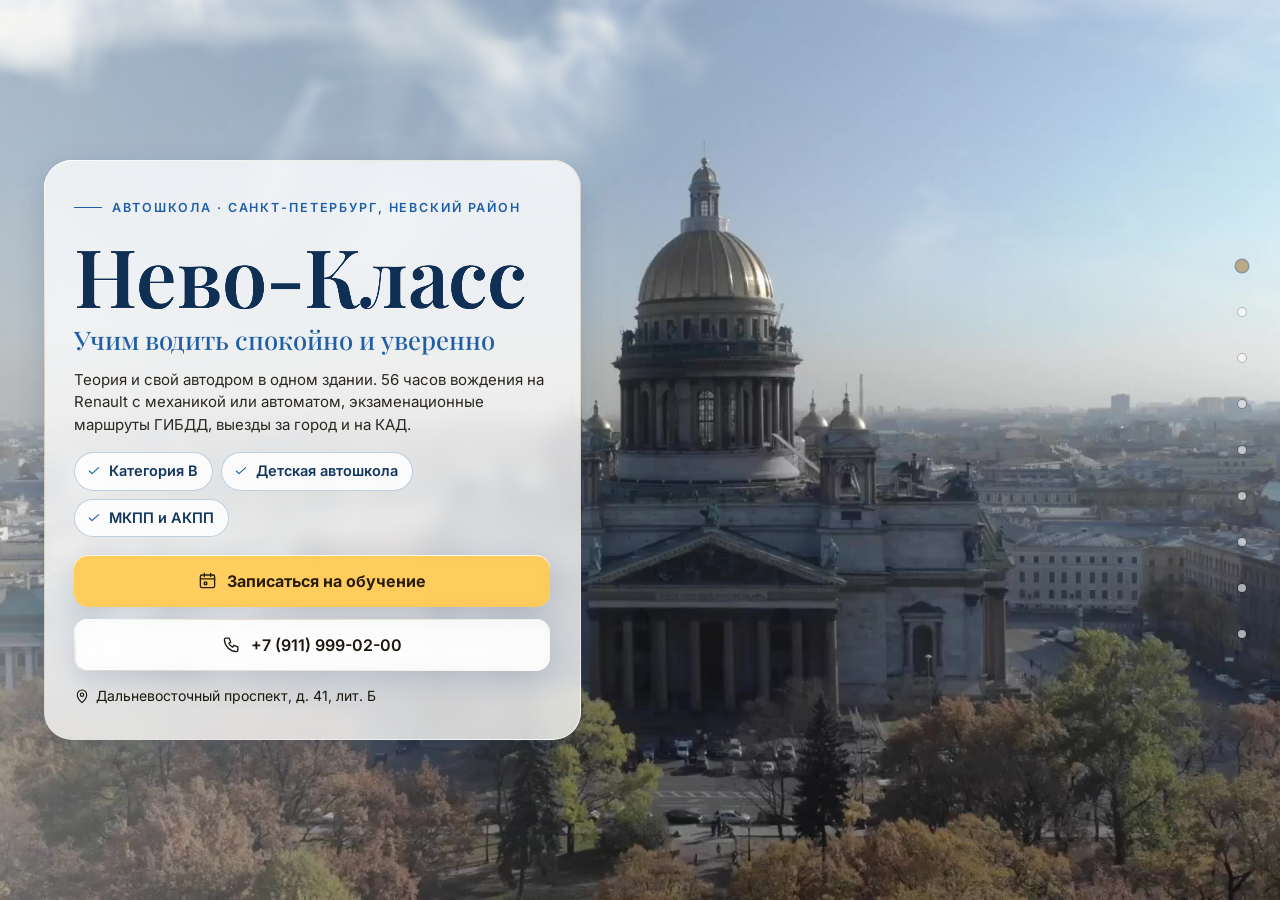
==== commit 90a52858: "Переключатель темы в светлой шапке заметнее Co-Authored-By: Claude Opus 5.5 <noreply@anthropic.com>" ====
--- a/index.html
+++ b/index.html
@@ -601,9 +601,9 @@
 .tool,.tool-lang,.brand{min-width:44px}
 
 </style>
-<link rel="stylesheet" href="css/etalon.css?v=20261112c">
-<link rel="stylesheet" href="css/title-b.css?v=20261112c">
-<link rel="stylesheet" href="css/nevo.css?v=20261112c">
+<link rel="stylesheet" href="css/etalon.css?v=20261112d">
+<link rel="stylesheet" href="css/title-b.css?v=20261112d">
+<link rel="stylesheet" href="css/nevo.css?v=20261112d">
 <script type="application/ld+json">{"@context": "https://schema.org", "@type": "DrivingSchool", "name": "Автошкола «Нево-Класс»", "legalName": "ООО «Учебный центр «Нево-Класс»", "telephone": "+7 911 999-02-00", "email": "nevo-class@mail.ru", "address": {"@type": "PostalAddress", "streetAddress": "Дальневосточный проспект, д. 41, лит. Б, пом. 28 (вход с ул. Крыленко, 10)", "addressLocality": "Санкт-Петербург", "addressRegion": "Санкт-Петербург", "addressCountry": "RU"}, "geo": {"@type": "GeoCoordinates", "latitude": 59.8944504, "longitude": 30.4585142}, "areaServed": "Невский район, Санкт-Петербург", "openingHoursSpecification": [{"@type": "OpeningHoursSpecification", "dayOfWeek": "Tuesday", "opens": "12:00", "closes": "20:00"}, {"@type": "OpeningHoursSpecification", "dayOfWeek": "Wednesday", "opens": "10:00", "closes": "20:00"}, {"@type": "OpeningHoursSpecification", "dayOfWeek": ["Thursday", "Friday"], "opens": "10:00", "closes": "18:00"}, {"@type": "OpeningHoursSpecification", "dayOfWeek": "Saturday", "opens": "10:00", "closes": "14:00"}], "sameAs": ["https://vk.com/avtoshkola_spb", "https://t.me/Nevo_Class"], "hasOfferCatalog": {"@type": "OfferCatalog", "name": "Обучение вождению", "itemListElement": [{"@type": "Offer", "itemOffered": {"@type": "Course", "name": "Категория B: теория (бесплатно) и практика"}, "price": "5500", "priceCurrency": "RUB", "description": "2-часовое занятие по вождению"}, {"@type": "Offer", "itemOffered": {"@type": "Course", "name": "Детская автошкола"}, "price": "3000", "priceCurrency": "RUB", "description": "занятие 60 минут"}, {"@type": "Offer", "itemOffered": {"@type": "Course", "name": "Индивидуальное обучение"}, "price": "5000", "priceCurrency": "RUB", "description": "120 минут на автомобиле ученика; на автомобиле автошколы — 6000"}, {"@type": "Offer", "itemOffered": {"@type": "Course", "name": "Уверенный водитель"}, "price": "12000", "priceCurrency": "RUB", "description": "курс 10 занятий по 60 минут; одно занятие — 1500"}, {"@type": "Offer", "itemOffered": {"@type": "Course", "name": "Адаптация к автомобилю"}, "price": "5000", "priceCurrency": "RUB", "description": "120 минут на автомобиле ученика; на автомобиле автошколы — 6000"}, {"@type": "Offer", "itemOffered": {"@type": "Course", "name": "Контраварийная подготовка (партнёр — Центр высшего водительского мастерства)"}}]}}</script>
 </head>
 <body data-sec="0">
--- a/css/nevo.css
+++ b/css/nevo.css
@@ -691,7 +691,7 @@
   .hdr-a11y{display:flex!important;border-left:0;padding-left:0;margin-left:0}
   .hdr-a11y #fsDown,.hdr-a11y #fsUp,.hdr-a11y #hcBtn{display:none}
   .hdr-a11y #themeBtn{width:42px;height:42px;opacity:1;border-radius:12px;border:1px solid rgba(255,255,255,.35)}
-  html[data-theme="light"]:not([data-hc="1"]) .hdr-a11y #themeBtn{border-color:rgba(31,95,168,.35);color:#1f5fa8}
+  html[data-theme="light"]:not([data-hc="1"]) .hdr-a11y #themeBtn{border:1.5px solid rgba(31,95,168,.6);background:rgba(31,95,168,.1);color:#1f5fa8}
 }
 @media screen and (max-width:480px){
   .hdr-book{font-size:0!important;padding:0 14px!important}
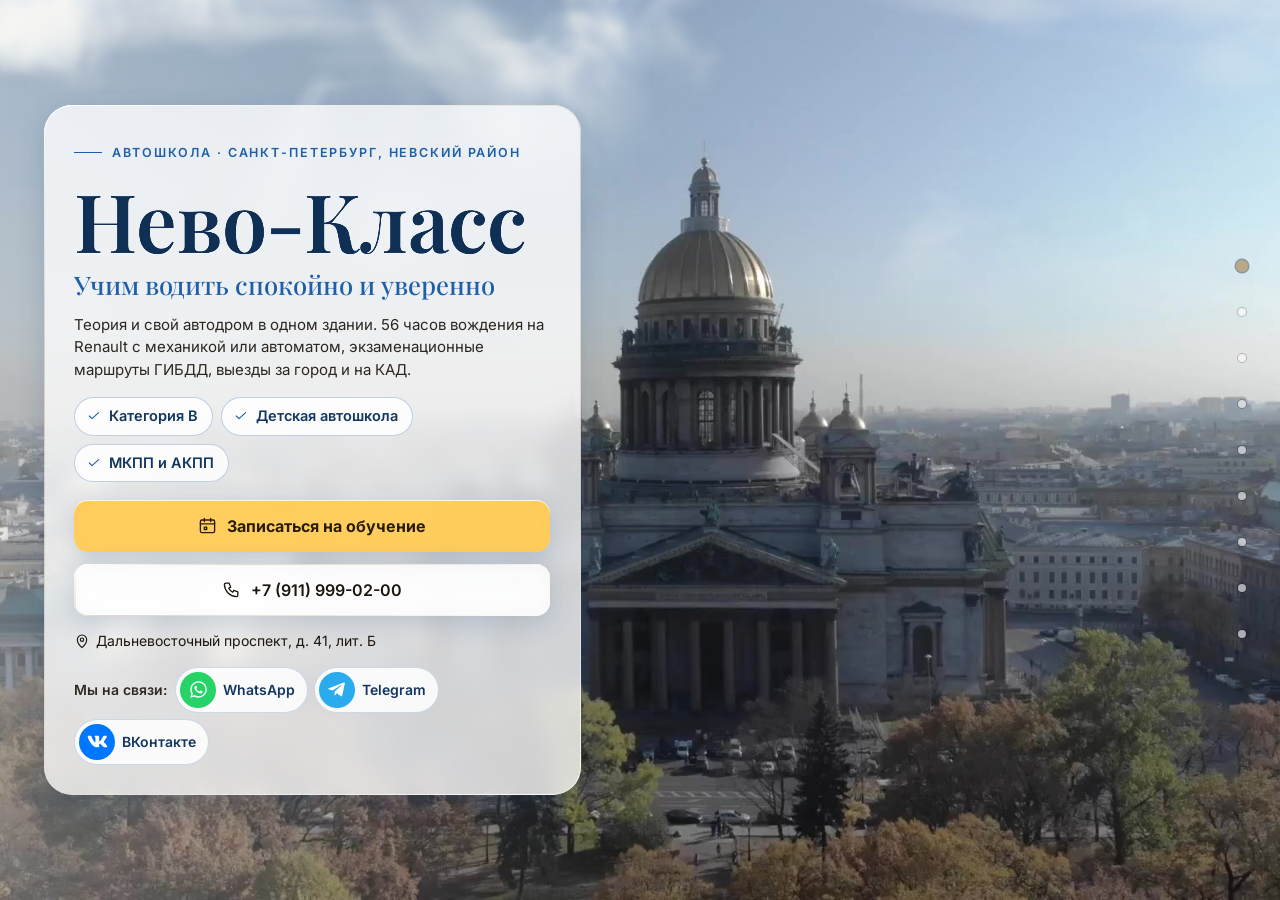
==== commit 2b132a64: "Первый экран: «Мы на связи» — WhatsApp, Telegram, ВКонтакте школы (на телефоне круглыми значками); в" ====
--- a/index.html
+++ b/index.html
@@ -601,13 +601,14 @@
 .tool,.tool-lang,.brand{min-width:44px}
 
 </style>
-<link rel="stylesheet" href="css/etalon.css?v=20261112d">
-<link rel="stylesheet" href="css/title-b.css?v=20261112d">
-<link rel="stylesheet" href="css/nevo.css?v=20261112d">
+<link rel="stylesheet" href="css/etalon.css?v=20261112e">
+<link rel="stylesheet" href="css/title-b.css?v=20261112e">
+<link rel="stylesheet" href="css/nevo.css?v=20261112e">
 <script type="application/ld+json">{"@context": "https://schema.org", "@type": "DrivingSchool", "name": "Автошкола «Нево-Класс»", "legalName": "ООО «Учебный центр «Нево-Класс»", "telephone": "+7 911 999-02-00", "email": "nevo-class@mail.ru", "address": {"@type": "PostalAddress", "streetAddress": "Дальневосточный проспект, д. 41, лит. Б, пом. 28 (вход с ул. Крыленко, 10)", "addressLocality": "Санкт-Петербург", "addressRegion": "Санкт-Петербург", "addressCountry": "RU"}, "geo": {"@type": "GeoCoordinates", "latitude": 59.8944504, "longitude": 30.4585142}, "areaServed": "Невский район, Санкт-Петербург", "openingHoursSpecification": [{"@type": "OpeningHoursSpecification", "dayOfWeek": "Tuesday", "opens": "12:00", "closes": "20:00"}, {"@type": "OpeningHoursSpecification", "dayOfWeek": "Wednesday", "opens": "10:00", "closes": "20:00"}, {"@type": "OpeningHoursSpecification", "dayOfWeek": ["Thursday", "Friday"], "opens": "10:00", "closes": "18:00"}, {"@type": "OpeningHoursSpecification", "dayOfWeek": "Saturday", "opens": "10:00", "closes": "14:00"}], "sameAs": ["https://vk.com/avtoshkola_spb", "https://t.me/Nevo_Class"], "hasOfferCatalog": {"@type": "OfferCatalog", "name": "Обучение вождению", "itemListElement": [{"@type": "Offer", "itemOffered": {"@type": "Course", "name": "Категория B: теория (бесплатно) и практика"}, "price": "5500", "priceCurrency": "RUB", "description": "2-часовое занятие по вождению"}, {"@type": "Offer", "itemOffered": {"@type": "Course", "name": "Детская автошкола"}, "price": "3000", "priceCurrency": "RUB", "description": "занятие 60 минут"}, {"@type": "Offer", "itemOffered": {"@type": "Course", "name": "Индивидуальное обучение"}, "price": "5000", "priceCurrency": "RUB", "description": "120 минут на автомобиле ученика; на автомобиле автошколы — 6000"}, {"@type": "Offer", "itemOffered": {"@type": "Course", "name": "Уверенный водитель"}, "price": "12000", "priceCurrency": "RUB", "description": "курс 10 занятий по 60 минут; одно занятие — 1500"}, {"@type": "Offer", "itemOffered": {"@type": "Course", "name": "Адаптация к автомобилю"}, "price": "5000", "priceCurrency": "RUB", "description": "120 минут на автомобиле ученика; на автомобиле автошколы — 6000"}, {"@type": "Offer", "itemOffered": {"@type": "Course", "name": "Контраварийная подготовка (партнёр — Центр высшего водительского мастерства)"}}]}}</script>
 </head>
 <body data-sec="0">
 <svg xmlns="http://www.w3.org/2000/svg" style="display:none" aria-hidden="true">
+<!-- Font Awesome Free 5.13.0 by @fontawesome - https://fontawesome.com License - https://fontawesome.com/license/free (Icons: CC BY 4.0) --><symbol id="fa-wa" viewBox="0 0 448 512"><path fill="currentColor" stroke="none" d="M380.9 97.1C339 55.1 283.2 32 223.9 32c-122.4 0-222 99.6-222 222 0 39.1 10.2 77.3 29.6 111L0 480l117.7-30.9c32.4 17.7 68.9 27 106.1 27h.1c122.3 0 224.1-99.6 224.1-222 0-59.3-25.2-115-67.1-157zm-157 341.6c-33.2 0-65.7-8.9-94-25.7l-6.7-4-69.8 18.3L72 359.2l-4.4-7c-18.5-29.4-28.2-63.3-28.2-98.2 0-101.7 82.8-184.5 184.6-184.5 49.3 0 95.6 19.2 130.4 54.1 34.8 34.9 56.2 81.2 56.1 130.5 0 101.8-84.9 184.6-186.6 184.6zm101.2-138.2c-5.5-2.8-32.8-16.2-37.9-18-5.1-1.9-8.8-2.8-12.5 2.8-3.7 5.6-14.3 18-17.6 21.8-3.2 3.7-6.5 4.2-12 1.4-32.6-16.3-54-29.1-75.5-66-5.7-9.8 5.7-9.1 16.3-30.3 1.8-3.7.9-6.9-.5-9.7-1.4-2.8-12.5-30.1-17.1-41.2-4.5-10.8-9.1-9.3-12.5-9.5-3.2-.2-6.9-.2-10.6-.2-3.7 0-9.7 1.4-14.8 6.9-5.1 5.6-19.4 19-19.4 46.3 0 27.3 19.9 53.7 22.6 57.4 2.8 3.7 39.1 59.7 94.8 83.8 35.2 15.2 49 16.5 66.6 13.9 10.7-1.6 32.8-13.4 37.4-26.4 4.6-13 4.6-24.1 3.2-26.4-1.3-2.5-5-3.9-10.5-6.6z"/></symbol><symbol id="fa-tg" viewBox="0 0 448 512"><path fill="currentColor" stroke="none" d="M446.7 98.6l-67.6 318.8c-5.1 22.5-18.4 28.1-37.3 17.5l-103-75.9-49.7 47.8c-5.5 5.5-10.1 10.1-20.7 10.1l7.4-104.9 190.9-172.5c8.3-7.4-1.8-11.5-12.9-4.1L117.8 284 16.2 252.2c-22.1-6.9-22.5-22.1 4.6-32.7L418.2 66.4c18.4-6.9 34.5 4.1 28.5 32.2z"/></symbol><symbol id="fa-vk" viewBox="0 0 576 512"><path fill="currentColor" stroke="none" d="M545 117.7c3.7-12.5 0-21.7-17.8-21.7h-58.9c-15 0-21.9 7.9-25.6 16.7 0 0-30 73.1-72.4 120.5-13.7 13.7-20 18.1-27.5 18.1-3.7 0-9.4-4.4-9.4-16.9V117.7c0-15-4.2-21.7-16.6-21.7h-92.6c-9.4 0-15 7-15 13.5 0 14.2 21.2 17.5 23.4 57.5v86.8c0 19-3.4 22.5-10.9 22.5-20 0-68.6-73.4-97.4-157.4-5.8-16.3-11.5-22.9-26.6-22.9H38.8c-16.8 0-20.2 7.9-20.2 16.7 0 15.6 20 93.1 93.1 195.5C160.4 378.1 229 416 291.4 416c37.5 0 42.1-8.4 42.1-22.9 0-66.8-3.4-73.1 15.4-73.1 8.7 0 23.7 4.4 58.7 38.1 40 40 46.6 57.9 69 57.9h58.9c16.8 0 25.3-8.4 20.4-25-11.2-34.9-86.9-106.7-90.3-111.5-8.7-11.2-6.2-16.2 0-26.2.1-.1 72-101.3 79.4-135.6z"/></symbol>
 <symbol id="ico-home" viewBox="0 0 24 24"><path d="M3 11l9-8 9 8"/><path d="M5 10v10h14V10"/><path d="M10 20v-6h4v6"/></symbol>
 <symbol id="ico-scroll" viewBox="0 0 24 24"><path d="M7 3h8l4 4v14H7z"/><path d="M15 3v4h4"/><path d="M10 12h6M10 16h6"/></symbol>
 <symbol id="ico-heart" viewBox="0 0 24 24"><path d="M12 20s-7-4.4-7-10a4 4 0 0 1 7-2.5A4 4 0 0 1 19 10c0 5.6-7 10-7 10z"/></symbol>
@@ -715,6 +716,7 @@
             <a class="btn btn-glass btn-call glass glow" href="tel:+79119990200"><svg class="ico"><use href="#ico-phone"/></svg><span>+7 (911) 999-02-00</span></a>
           </div>
           <p class="hero-addr rv" style="--i:5"><a class="addr-link" href="#contacts" data-go="contacts"><svg class="ico"><use href="#ico-pin"/></svg>Дальневосточный проспект, д. 41, лит. Б</a></p>
+          <div class="hero-soc rv" style="--i:6"><span class="soc-cap">Мы на связи:</span><a class="soc soc-wa" href="https://wa.me/79119990200" target="_blank" rel="noopener" aria-label="Написать в WhatsApp"><span class="soc-i"><svg><use href="#fa-wa"/></svg></span><span class="soc-n">WhatsApp</span></a><a class="soc soc-tg" href="https://t.me/Nevo_Class" target="_blank" rel="noopener" aria-label="Мы в Telegram"><span class="soc-i"><svg><use href="#fa-tg"/></svg></span><span class="soc-n">Telegram</span></a><a class="soc soc-vk" href="https://vk.com/avtoshkola_spb" target="_blank" rel="noopener" aria-label="Мы во ВКонтакте"><span class="soc-i"><svg><use href="#fa-vk"/></svg></span><span class="soc-n">ВКонтакте</span></a></div>
         </div>
       </div></div>
     </section>
@@ -770,7 +772,7 @@
       <div class="sec-bg" aria-hidden="true"><div class="vb vb2 vb-z3" aria-hidden="true"><svg class="mp" viewBox="0 0 1200 1000" preserveAspectRatio="xMidYMid slice" aria-hidden="true"><g class="mp-drift"><path class="mp-river" d="M538 1039L517 1004L480 927L477 913L461 882L448 862L449 857L446 845L435 809L436 798L432 775L423 708L422 700L419 685L408 614L403 584L394 544L397 540L396 538L389 510L384 474L382 463L381 454L382 443L377 434L374 426L362 388L358 378L349 356L341 335L281 239L281 235L261 206L227 162L217 146L212 132L204 121L178 100L171 87L137 58L136 52L128 49L125 42L106 26L75 5L67 -6L-22 -79L-79 -126L-79 -126L18 196L22 201L27 213L43 227L64 252L69 258L88 281L91 285L102 299L113 318L125 327L125 334L144 357L165 376L162 379L180 394L188 404L194 411L207 433L237 464L245 475L254 489L264 503L268 517L273 527L276 535L279 542L290 578L292 582L298 588L296 596L299 605L303 616L318 665L333 720L341 756L355 810L367 859L374 881L384 911L397 938L415 977L417 984L423 992L424 998L428 1004L434 1012Z"/><path class="mp-m4" d="M477 913L561 888L621 891L879 788L1091 725 M779 944L765 944L667 992 M1085 150L1153 117 M718 986L722 978 M33 256L-26 311 M150 863L223 847L314 836L332 832 M933 -162L933 -143L973 -56L1003 6L1016 15 M-12 851L131 816 M1045 76L1043 93L1110 238L1118 251L1131 259 M955 267L856 314 M745 772L800 750L804 746L804 741L790 704L969 634 M8 176L-11 196 M39 144L77 183 M1005 56L992 56L957 72L813 140L804 151 M806 157L822 156L995 74L1006 63 M770 167L751 170L688 200L675 202L639 220L629 233 M519 104L538 96 M630 239L647 241L666 234L686 224L693 217L758 186L768 175 M1283 210L1144 276 M760 852L760 860L764 868L775 891L782 897 M834 923L849 922L914 895L969 876L1031 857L1106 839L1117 831 M964 859L893 885L851 903L840 908L834 917 M1055 833L1047 842 M1146 292L1144 309L1174 374L1181 406L1182 434L1173 510L1180 526 M1138 868L1120 891L1116 917L1102 944L1006 1030L994 1062 M1171 367L1186 381 M694 675L623 689L607 690 M304 720L232 740 M-26 415L3 397 M659 386L630 291L612 275 M497 99L503 97L505 98 M116 357L70 392 M81 533L138 556 M682 493L674 442 M-19 823L124 785 M641 1024L760 966 M587 72L716 12 M716 12L833 -44 M1157 756L1161 757L1200 784 M1105 204L1103 223 M1015 618L1025 541 M789 895L788 885L773 854L766 849 M126 386L134 379 M104 643L267 580 M499 91L497 99 M712 650L682 493 M101 644L20 675 M1192 417L1182 434 M1143 873L1165 873L1206 840 M15 461L30 452L62 441L90 419L126 386 M967 306L875 349 M124 785L169 774 M21 385L93 336 M607 690L565 694L508 693L468 686L457 688L422 700 M422 700L419 701 M367 346L403 332 M403 332L431 320 M45 548L3 635 M969 634L1015 618 M1091 725L1101 722 M1126 715L1158 711 M538 96L577 77 M577 77L587 72 M97 334L100 331 M-9 295L14 320 M3 470L15 461 M-151 572L3 470 M362 348L346 311L368 300L412 271 M1230 565L1181 559 M104 643L101 644 M36 254L33 256 M33 975L-143 1025 M475 120L480 111L497 99 M535 174L558 159 M33 975L35 975 M523 208L507 224L481 243L412 271 M523 208L530 195L535 174 M161 976L296 937L356 911 M760 966L773 959L780 949 M36 541L37 544 M37 544L55 551L68 549L78 540L84 528L84 523 M419 152L401 161L360 189L359 191 M359 191L414 275L451 365L462 418 M214 472L61 531 M134 379L137 376 M93 336L97 334 M394 -22L237 150L228 157 M385 462L399 460L398 453L435 445L454 423L462 418L529 405L532 403L544 382L557 369L571 350L582 288L582 281L576 262 M1041 689L1015 618 M599 250L537 275 M1158 711L1162 712 M1101 722L1126 715 M14 320L59 281 M1 899L150 863 M860 579L897 663 M712 651L712 650 M748 408L674 442 M758 404L748 408 M520 282L514 282L512 286L516 288L521 284 M475 120L473 127 M473 127L419 152 M1116 826L1103 822L1083 827L1031 840L971 857 M971 857L964 859 M530 280L537 277 M533 277L529 278 M593 255L599 253 M585 258L593 255 M445 12L428 -6 M450 26L445 12 M875 349L814 377 M1110 238L1035 273 M1035 273L1027 277 M1027 277L976 301 M976 301L967 306 M804 382L758 404 M814 377L804 382 M1025 541L1025 539 M965 263L955 267 M1019 237L965 263 M1028 233L1019 237 M1094 202L1028 233 M39 144L8 176 M537 275L533 277 M529 278L520 282 M537 277L585 258 M521 284L530 280 M355 351L367 346 M356 374L354 360L355 351 M41 988L38 970L27 954 M61 531L-61 579 M153 978L161 976 M64 1002L153 978 M355 351L342 338 M10 679L-44 700 M20 675L10 679 M13 390L21 385 M3 397L13 390 M660 390L659 386 M674 442L670 420L660 390 M664 993L644 1003L639 1011 M667 992L664 993"/><path class="mp-m3" d="M754 825L756 795L729 739L712 651 M1196 408L1257 414 M803 938L810 950 M15 461L35 483L49 510 M922 379L935 373 M517 8L677 -68 M887 1055L872 1049L857 1037L819 959 M685 491L759 456 M814 948L808 935 M669 499L682 493 M53 509L42 483L26 464 M124 785L118 755L117 709L104 643 M101 644L114 709L117 767L128 817 M128 817L138 843L206 958L283 1050 M285 1048L209 956L138 837L131 816L124 785 M-2 900L1 899 M810 950L851 1035L866 1050 M819 959L814 948 M68 549L53 509 M104 643L68 549 M65 550L101 644 M49 510L65 550 M935 373L988 348 M895 392L922 379 M1054 317L1144 276 M1046 321L1054 317 M997 344L1046 321 M988 348L997 344 M682 493L685 491 M875 349L820 232 M568 -300L784 160 M1181 559L1176 558 M1176 560L1181 559 M698 655L692 660 M692 660L712 651 M963 536L933 473 M931 474L961 537 M1176 558L1033 540 M1033 543L1176 560 M769 451L822 426 M759 456L769 451 M830 423L893 393 M822 426L830 423 M818 233L927 465 M814 223L818 233 M789 165L582 -276 M820 232L816 222 M961 537L962 539 M962 539L963 536 M933 473L929 464 M927 465L931 474 M893 393L895 392 M1018 538L986 535L963 536 M1033 540L1018 538 M1017 541L1033 543 M962 539L986 537L1017 541 M816 222L789 165 M963 536L961 537 M784 160L814 223 M712 651L929 549L962 539 M961 537L928 547L712 649 M500 16L517 8 M459 36L500 16 M712 649L698 655 M929 464L875 349 M397 540L657 504L669 499 M662 501L396 538 M669 499L662 501 M396 538L393 539 M393 539L397 540 M20 458L-7 433 M-9 438L9 455 M9 455L15 461 M26 464L20 458"/><path class="mp-m2" d="M766 849L754 825 M789 165L806 157 M274 616L269 588 M801 918L789 895 M662 503L692 660 M755 842L760 852 M784 160L770 167 M134 379L205 466L229 501L246 531L263 582 M1141 837L1138 868 M808 935L806 931 M1143 873L1147 842L1149 838 M1034 42L1029 44 M768 175L787 166 M1006 63L1032 50 M629 233L605 244 M713 200L768 175 M804 151L786 159 M770 167L629 233 M1005 56L920 96 M806 157L928 99 M1037 48L1057 39 M1028 1037L1101 971L1119 949L1128 934L1135 915L1143 873 M1029 44L1015 51 M794 921L800 933 M1032 50L1037 48 M353 -63L466 54L573 177L584 195L591 216 M669 499L655 427L623 323L606 251 M800 933L803 938 M407 1007L396 995L386 977 M269 588L267 580 M395 998L405 1012 M386 977L395 998 M263 582L274 616 M356 911L386 977 M760 852L782 897 M789 895L766 849 M782 897L794 921 M692 660L708 743L755 842 M754 825L715 745L698 655 M267 580L249 530L232 499L208 464L137 376 M1138 868L1130 909L1122 931L1112 948L1102 961L994 1062 M309 740L332 832 M599 250L606 251 M274 616L304 720 M1052 34L1034 42 M1057 39L1159 -10 M605 244L599 250 M1156 -14L1112 6 M1112 6L1075 23 M606 251L605 244 M599 250L617 325L649 429L662 501 M806 931L801 918 M1015 51L1005 56 M591 216L599 250 M304 720L309 740 M345 881L356 911 M137 376L-11 196 M97 334L134 379 M332 832L345 881 M-14 851L4 918L25 955L33 975 M605 244L596 206L592 194L579 173L474 51L364 -63 M606 251L630 239 M1075 23L1052 34 M43 993L27 954L6 918L-12 851 M55 1005L43 993 M41 994L53 1006 M33 975L41 994 M787 166L789 165 M786 159L784 160 M630 239L692 210 M692 210L713 200 M950 89L1006 63 M928 99L950 89 M897 107L804 151 M920 96L897 107 M698 655L669 499 M662 501L662 503 M-14 199L97 334"/><path class="mp-m1" d="M1162 823L1176 821 M393 539L419 701 M1153 809L1151 804L1162 712 M638 1019L780 949 M1187 506L1195 438L1196 417 M800 933L790 938 M385 462L382 443 M1158 711L1147 804L1144 808 M1161 818L1131 824 M806 931L800 933 M1131 824L1132 828 M1131 824L1116 826 M1132 828L1162 823 M1116 826L1047 842L970 864 M1175 816L1161 818 M338 328L283 238 M335 330L377 434 M283 238L207 125L136 52 M281 239L335 330 M1192 417L1192 436L1180 526 M1132 828L1136 834L1141 837 M1153 809L1144 808 M1144 808L1135 813L1131 824 M1037 48L1034 42 M1029 44L1032 50 M808 935L820 929 M1176 560L1170 608 M1175 605L1181 559 M396 538L385 462 M538 1039L449 857L436 798L397 540 M792 943L803 938 M1139 277L1146 292 M1021 14L947 -145 M1032 50L1041 69 M933 -162L1016 15 M803 938L808 935 M1141 837L1149 838 M790 938L779 944 M834 917L818 925 M1161 818L1157 812L1153 809 M1180 526L1176 558 M834 923L902 893L970 869 M1045 76L1121 238 M1146 292L1186 381 M1186 381L1191 404L1192 417 M1149 838L1158 833L1162 823 M1209 809L1175 816 M1162 823L1161 818 M377 434L382 463 M382 443L376 421L338 328 M419 701L433 799L446 857L517 1004 M382 463L389 510 M136 52L105 25 M-79 -126L-22 -79L137 58L202 125L281 239 M1041 69L1045 76 M1196 417L1196 408 M1190 380L1154 297 M1170 608L1158 711 M1162 712L1175 605 M1053 83L1037 48 M1034 42L1030 33 M1023 31L1029 44 M1185 520L1187 506 M1181 559L1185 520 M818 925L806 931 M779 944L639 1011 M1196 408L1190 380 M780 949L792 943 M1117 831L1132 828 M820 929L834 923 M389 510L393 539 M1154 297L1144 276 M1144 276L1132 250 M1132 250L1053 83 M1121 238L1139 277 M1176 558L1176 559 M1176 559L1176 560 M1030 33L1021 14 M996 861L1070 841L1117 831 M970 869L996 861 M947 872L901 889L834 917 M970 864L947 872 M397 540L396 538 M1176 821L1224 811 M1016 15L1023 31 M105 25L59 -13"/><path id="m3r0" class="mp-none" d="M353 -63L479 68L573 177L587 202L612 308L649 429L708 743L803 938"/><g class="mp-w"><circle class="mp-halo" r="7"/><circle class="mp-core" r="2.6"/><animateMotion dur="20.5s" begin="-0.0s" repeatCount="indefinite"><mpath href="#m3r0"/></animateMotion></g><g class="mp-a"><circle class="mp-halo" r="7"/><circle class="mp-core" r="2.6"/><animateMotion dur="20.5s" begin="-6.8s" repeatCount="indefinite"><mpath href="#m3r0"/></animateMotion></g><g class="mp-a"><circle class="mp-halo" r="7"/><circle class="mp-core" r="2.6"/><animateMotion dur="20.5s" begin="-13.7s" repeatCount="indefinite"><mpath href="#m3r0"/></animateMotion></g><path id="m3r1" class="mp-none" d="M808 935L714 742L655 427L619 307L596 206L592 194L579 173L474 51L364 -63"/><g class="mp-a"><circle class="mp-halo" r="7"/><circle class="mp-core" r="2.6"/><animateMotion dur="20.4s" begin="-0.7s" repeatCount="indefinite"><mpath href="#m3r1"/></animateMotion></g><g class="mp-a"><circle class="mp-halo" r="7"/><circle class="mp-core" r="2.6"/><animateMotion dur="20.4s" begin="-7.5s" repeatCount="indefinite"><mpath href="#m3r1"/></animateMotion></g><g class="mp-w"><circle class="mp-halo" r="7"/><circle class="mp-core" r="2.6"/><animateMotion dur="20.4s" begin="-14.3s" repeatCount="indefinite"><mpath href="#m3r1"/></animateMotion></g><path id="m3r2" class="mp-none" d="M1156 -14L605 244L599 250L606 251L1159 -10"/><g class="mp-a"><circle class="mp-halo" r="7"/><circle class="mp-core" r="2.6"/><animateMotion dur="22.5s" begin="-1.4s" repeatCount="indefinite"><mpath href="#m3r2"/></animateMotion></g><g class="mp-w"><circle class="mp-halo" r="7"/><circle class="mp-core" r="2.6"/><animateMotion dur="22.5s" begin="-8.9s" repeatCount="indefinite"><mpath href="#m3r2"/></animateMotion></g><g class="mp-a"><circle class="mp-halo" r="7"/><circle class="mp-core" r="2.6"/><animateMotion dur="22.5s" begin="-16.4s" repeatCount="indefinite"><mpath href="#m3r2"/></animateMotion></g><path id="m3r3" class="mp-none" d="M538 1039L449 857L436 798L381 437L338 328"/><g class="mp-w"><circle class="mp-halo" r="7"/><circle class="mp-core" r="2.6"/><animateMotion dur="13.6s" begin="-2.1s" repeatCount="indefinite"><mpath href="#m3r3"/></animateMotion></g><g class="mp-a"><circle class="mp-halo" r="7"/><circle class="mp-core" r="2.6"/><animateMotion dur="13.6s" begin="-6.6s" repeatCount="indefinite"><mpath href="#m3r3"/></animateMotion></g><g class="mp-a"><circle class="mp-halo" r="7"/><circle class="mp-core" r="2.6"/><animateMotion dur="13.6s" begin="-11.1s" repeatCount="indefinite"><mpath href="#m3r3"/></animateMotion></g><path id="m3r4" class="mp-none" d="M335 330L378 440L432 791L446 857L517 1004"/><g class="mp-a"><circle class="mp-halo" r="7"/><circle class="mp-core" r="2.6"/><animateMotion dur="12.8s" begin="-2.8s" repeatCount="indefinite"><mpath href="#m3r4"/></animateMotion></g><g class="mp-a"><circle class="mp-halo" r="7"/><circle class="mp-core" r="2.6"/><animateMotion dur="12.8s" begin="-7.1s" repeatCount="indefinite"><mpath href="#m3r4"/></animateMotion></g><g class="mp-w"><circle class="mp-halo" r="7"/><circle class="mp-core" r="2.6"/><animateMotion dur="12.8s" begin="-11.3s" repeatCount="indefinite"><mpath href="#m3r4"/></animateMotion></g><path id="m3r5" class="mp-none" d="M933 -162L1181 365L1189 389L1192 410L1192 436L1147 804L1144 808L1135 813L1131 821L1133 830L1136 834L1141 837L1142 842L1130 909L1118 938L1102 961L1012 1044L994 1062"/><g class="mp-a"><circle class="mp-halo" r="7"/><circle class="mp-core" r="2.6"/><animateMotion dur="24.6s" begin="-3.5s" repeatCount="indefinite"><mpath href="#m3r5"/></animateMotion></g><g class="mp-w"><circle class="mp-halo" r="7"/><circle class="mp-core" r="2.6"/><animateMotion dur="24.6s" begin="-11.7s" repeatCount="indefinite"><mpath href="#m3r5"/></animateMotion></g><g class="mp-a"><circle class="mp-halo" r="7"/><circle class="mp-core" r="2.6"/><animateMotion dur="24.6s" begin="-19.9s" repeatCount="indefinite"><mpath href="#m3r5"/></animateMotion></g><path id="m3r6" class="mp-none" d="M1028 1037L1101 971L1119 949L1128 934L1139 904L1147 840L1149 838L1158 833L1161 827L1161 821L1160 816L1153 809L1151 804L1195 438L1196 408L1190 380L1176 345L947 -145"/><g class="mp-w"><circle class="mp-halo" r="7"/><circle class="mp-core" r="2.6"/><animateMotion dur="23.5s" begin="-4.2s" repeatCount="indefinite"><mpath href="#m3r6"/></animateMotion></g><g class="mp-a"><circle class="mp-halo" r="7"/><circle class="mp-core" r="2.6"/><animateMotion dur="23.5s" begin="-12.0s" repeatCount="indefinite"><mpath href="#m3r6"/></animateMotion></g><g class="mp-a"><circle class="mp-halo" r="7"/><circle class="mp-core" r="2.6"/><animateMotion dur="23.5s" begin="-19.9s" repeatCount="indefinite"><mpath href="#m3r6"/></animateMotion></g><path id="m3r7" class="mp-none" d="M-14 199L205 466L220 486L235 509L246 531L274 616L268 585L252 537L242 515L226 489L208 464L-11 196"/><g class="mp-a"><circle class="mp-halo" r="7"/><circle class="mp-core" r="2.6"/><animateMotion dur="18.6s" begin="-4.9s" repeatCount="indefinite"><mpath href="#m3r7"/></animateMotion></g><g class="mp-a"><circle class="mp-halo" r="7"/><circle class="mp-core" r="2.6"/><animateMotion dur="18.6s" begin="-11.1s" repeatCount="indefinite"><mpath href="#m3r7"/></animateMotion></g><g class="mp-w"><circle class="mp-halo" r="7"/><circle class="mp-core" r="2.6"/><animateMotion dur="18.6s" begin="-17.3s" repeatCount="indefinite"><mpath href="#m3r7"/></animateMotion></g><path id="m3r8" class="mp-none" d="M274 616L304 720L340 864L356 911L386 977"/><g class="mp-a"><circle class="mp-halo" r="7"/><circle class="mp-core" r="2.6"/><animateMotion dur="9.0s" begin="-5.6s" repeatCount="indefinite"><mpath href="#m3r8"/></animateMotion></g><g class="mp-w"><circle class="mp-halo" r="7"/><circle class="mp-core" r="2.6"/><animateMotion dur="9.0s" begin="-8.6s" repeatCount="indefinite"><mpath href="#m3r8"/></animateMotion></g><g class="mp-a"><circle class="mp-halo" r="7"/><circle class="mp-core" r="2.6"/><animateMotion dur="9.0s" begin="-11.6s" repeatCount="indefinite"><mpath href="#m3r8"/></animateMotion></g><path id="m3r9" class="mp-none" d="M638 1019L842 919L931 882L967 870L1047 847L1117 831L1162 823"/><g class="mp-w"><circle class="mp-halo" r="7"/><circle class="mp-core" r="2.6"/><animateMotion dur="10.2s" begin="-6.3s" repeatCount="indefinite"><mpath href="#m3r9"/></animateMotion></g><g class="mp-a"><circle class="mp-halo" r="7"/><circle class="mp-core" r="2.6"/><animateMotion dur="10.2s" begin="-9.7s" repeatCount="indefinite"><mpath href="#m3r9"/></animateMotion></g><g class="mp-a"><circle class="mp-halo" r="7"/><circle class="mp-core" r="2.6"/><animateMotion dur="10.2s" begin="-13.1s" repeatCount="indefinite"><mpath href="#m3r9"/></animateMotion></g><path id="m3r10" class="mp-none" d="M1161 818L1070 836L1015 851L945 873L901 889L834 917L639 1011"/><g class="mp-a"><circle class="mp-halo" r="7"/><circle class="mp-core" r="2.6"/><animateMotion dur="10.2s" begin="-7.0s" repeatCount="indefinite"><mpath href="#m3r10"/></animateMotion></g><g class="mp-a"><circle class="mp-halo" r="7"/><circle class="mp-core" r="2.6"/><animateMotion dur="10.2s" begin="-10.4s" repeatCount="indefinite"><mpath href="#m3r10"/></animateMotion></g><g class="mp-w"><circle class="mp-halo" r="7"/><circle class="mp-core" r="2.6"/><animateMotion dur="10.2s" begin="-13.8s" repeatCount="indefinite"><mpath href="#m3r10"/></animateMotion></g><g transform="translate(600 484)"><circle class="mp-ring" r="10"/><circle class="mp-dot" r="6"/></g></g></svg></div></div>
       <div class="sec-scroll"><div class="wrap">
         <div class="sec-head glass glow"><span class="kicker rv" style="--i:0">Контакты</span><h2 class="h2 rv" style="--i:1">Как нас найти</h2></div>
-        <div class="contacts nk-contacts"><div class="cbox cbox-info rv"><ul class="cl nk-cl"><li><span class="cic"><svg class="ico"><use href="#ico-pin"/></svg></span><div><small>Адрес</small><b><a class="addr-link" href="https://yandex.ru/maps/?ll=30.4585142,59.8944504&z=17&pt=30.4585142,59.8944504" target="_blank" rel="noopener">Дальневосточный пр., 41, лит. Б</a></b><span class="addr-note">2 этаж «Центра автомобильных услуг», вход с ул. Крыленко, 10, каб. 213</span></div></li><li><span class="cic"><svg class="ico"><use href="#ico-phone"/></svg></span><div><small>Телефон</small><b><a class="tel" href="tel:+79119990200">+7 (911) 999-02-00</a></b></div></li><li><span class="cic"><svg class="ico"><use href="#ico-mail"/></svg></span><div><small>Почта</small><b><a class="mail" href="mailto:nevo-class@mail.ru">nevo-class@mail.ru</a></b></div></li><li><span class="cic"><svg class="ico"><use href="#ico-clock"/></svg></span><div><small>Учебная часть</small><b><span class="nw">Вт 12–20</span> · <span class="nw">Ср 10–20</span> · <span class="nw">Чт–Пт 10–18</span> · <span class="nw">Сб 10–14</span></b><span class="addr-note">вождение — ежедневно 10:00–22:00</span></div></li><li><span class="cic"><svg class="ico"><use href="#ico-telegram"/></svg></span><div><small>Мессенджеры</small><b><span class="nk-msg"><a href="https://wa.me/79119990200" target="_blank" rel="noopener">WhatsApp</a><a href="https://t.me/Nevo_Class" target="_blank" rel="noopener">Telegram</a><a href="https://vk.com/avtoshkola_spb" target="_blank" rel="noopener">ВКонтакте</a></span></b></div></li></ul></div><div class="cbox mapbox rv" style="--i:2">
+        <div class="contacts nk-contacts"><div class="cbox cbox-info rv"><ul class="cl nk-cl"><li><span class="cic"><svg class="ico"><use href="#ico-pin"/></svg></span><div><small>Адрес</small><b><a class="addr-link" href="https://yandex.ru/maps/?ll=30.4585142,59.8944504&z=17&pt=30.4585142,59.8944504" target="_blank" rel="noopener">Дальневосточный пр., 41, лит. Б</a></b><span class="addr-note">2 этаж «Центра автомобильных услуг», вход с ул. Крыленко, 10, каб. 213</span></div></li><li><span class="cic"><svg class="ico"><use href="#ico-phone"/></svg></span><div><small>Телефон</small><b><a class="tel" href="tel:+79119990200">+7 (911) 999-02-00</a></b></div></li><li><span class="cic"><svg class="ico"><use href="#ico-mail"/></svg></span><div><small>Почта</small><b><a class="mail" href="mailto:nevo-class@mail.ru">nevo-class@mail.ru</a></b></div></li><li><span class="cic"><svg class="ico"><use href="#ico-clock"/></svg></span><div><small>Учебная часть</small><b><span class="nw">Вт 12–20</span> · <span class="nw">Ср 10–20</span> · <span class="nw">Чт–Пт 10–18</span> · <span class="nw">Сб 10–14</span></b><span class="addr-note">вождение — ежедневно 10:00–22:00</span></div></li><li><span class="cic"><svg class="ico"><use href="#ico-telegram"/></svg></span><div><small>Мы на связи</small><b><span class="nk-msg"><a href="https://wa.me/79119990200" target="_blank" rel="noopener">WhatsApp</a><a href="https://t.me/Nevo_Class" target="_blank" rel="noopener">Telegram</a><a href="https://vk.com/avtoshkola_spb" target="_blank" rel="noopener">ВКонтакте</a></span></b></div></li></ul></div><div class="cbox mapbox rv" style="--i:2">
             <div class="map">
 <iframe data-src="https://yandex.ru/map-widget/v1/?ll=30.4585142,59.8944504&z=17&pt=30.4585142,59.8944504,pm2rdm" title="Карта: Дальневосточный проспект, д. 41, лит. Б" allowfullscreen></iframe></div>
             <div class="map-actions"><button class="btn btn-ghost" type="button" data-modal="wayModal"><svg class="ico"><use href="#ico-metro"/></svg><span>Как добраться</span></button>
@@ -980,7 +982,7 @@
 </div>
 
 
-<script>window.SITE = {"slug":"nevo-klass","lang":"ru","langs":["ru"],"base":"","name":"Нево-Класс","name_ru":"Нево-Класс","short_name":"Автошкола «Нево-Класс»","url":"","form_to":"nevo-class@mail.ru","hours":{"mon":"выходной","tue":"12:00–20:00","wed":"10:00–20:00","thu":"10:00–18:00","fri":"10:00–18:00","sat":"10:00–14:00","sun":"выходной","noappt":[]},"phones":["+7 (911) 999-02-00"],"email":"nevo-class@mail.ru","lat":59.8944504,"lon":30.4585142,"i18n":{"ru":{"_name":"Русский","_flag":"RU","nav_home":"Главная","nav_services":"Обучение и цены","nav_about":"Об автошколе","nav_how":"Поступление","nav_reviews":"Отзывы","nav_faq":"Вопросы","nav_contacts":"Контакты","nav_book":"Записаться","theme_toggle":"Тёмная / светлая тема","lang_label":"Язык","btn_book":"Записаться на обучение","btn_services":"Все услуги","status_open":"Открыто сейчас","status_closed":"Сейчас закрыто","status_until":"до {t}","status_opens":"откроется {d} в {t}","status_today":"сегодня","status_tomorrow":"завтра","badge_reviews":"33 отзывов на Яндекс.Картах","badge_hint":"Открыть отзывы на Яндекс.Картах","contacts_kicker":"Контакты","contacts_title":"Как нас найти","lbl_address":"Адрес","lbl_metro":"Метро","lbl_phone":"Телефоны","lbl_email":"Почта","lbl_hours":"Часы приёма","lbl_payment":"Оплата","btn_route":"Проложить маршрут","btn_map":"Открыть на Яндекс.Картах","hours_mf":"Пн–Пт","hours_sat":"Сб","hours_sun":"Вс","form_title":"Записаться на приём","form_desc":"Заполните форму — откроется ваш почтовый клиент с готовым письмом. Или позвоните +7 (911) 999-02-00.","f_name":"Ваше имя","f_phone":"Телефон","f_lang":"Язык обращения","f_service":"Направление","f_service_ph":"Выберите направление","f_time":"Удобное время","f_time_ph":"Например: вторник после 15:00","f_comment":"Комментарий","f_comment_ph":"Кратко опишите задачу","f_submit":"Отправить заявку","f_note":"Нажимая кнопку, вы открываете письмо в своём почтовом приложении — проверьте и отправьте его.","f_err_name":"Укажите имя","f_err_phone":"Укажите телефон в формате +7 …","f_err_service":"Выберите услугу","f_sent":"Письмо сформировано и открыто в почтовой программе. Если оно не открылось (например, на телефоне нет почты) — скопируйте адрес и напишите нам вручную или позвоните +7 (911) 999-02-00.","mail_subject":"Запись на обучение — автошкола «Нево-Класс»","mail_intro":"Заявка на обучение с сайта автошколы «Нево-Класс»","bar_route":"Маршрут","bar_call":"Позвонить","bar_write":"Написать","bar_book":"Записаться","bar_hours":"Часы","bar_tg":"Telegram","bar_mail":"Почта","hm_title":"Часы работы","hm_today":"сегодня","hm_closed":"выходной","hm_outside":"Вне часов работы","hm_outside_text":"Оставьте заявку на сайте или напишите на почту — ответим, когда откроемся.","day_mon":"Понедельник","day_tue":"Вторник","day_wed":"Среда","day_thu":"Четверг","day_fri":"Пятница","day_sat":"Суббота","day_sun":"Воскресенье","modal_close":"Закрыть","metro_prefix":"м. ","aria_menu":"Меню","aria_sections":"Разделы","aria_quick":"Быстрые действия","lang_switch":"Языки сайта","mail_lbl_notary":"Автошкола","mail_lbl_name":"Имя","mail_lbl_phone":"Телефон","mail_lbl_lang":"Язык","mail_lbl_service":"Категория","mail_lbl_time":"Удобное время","mail_lbl_comment":"Комментарий","mail_lbl_site":"Сайт","lbl_messengers":"Мессенджеры","status_docs_last":"приём документов до {t}","status_docs_over":"приём документов на сегодня закончен","a11y_bigger":"Крупнее","a11y_smaller":"Мельче","a11y_contrast":"Для слабовидящих","book_pick_title":"Как удобнее записаться?","book_mail":"Написать на почту","hours_line":"Пн 10:00–17:00; Вт 11:00–18:00; Ср — нет приёма; Чт 10:00–17:00; Пт 10:00–17:00; Сб, Вс — выходной","hm_noappt":"нет приёма","pay_cash":"Наличные","pay_card":"Банковские карты","cb_btn":"Заказать обратный звонок","cb_title":"Заказать обратный звонок","cb_sub":"Оставьте номер — откроется письмо в автошколу с просьбой перезвонить.","cb_back":"Назад","f_email":"Почта","f_optional":"необязательно","f_err_email":"Проверьте адрес почты","cb_service":"Какое обучение нужно","cb_service_ph":"Выберите направление","cb_service_other":"Пока не знаю","cb_time":"Удобное время для звонка","cb_time_ph":"Например: завтра после 15:00","cb_submit":"Заказать звонок","cb_note":"Нажимая кнопку, вы открываете письмо в своём почтовом приложении — проверьте и отправьте его.","cb_sent":"Письмо сформировано и открыто в почтовой программе. Если оно не открылось (например, на телефоне нет почты) — скопируйте адрес и напишите нам вручную или позвоните +7 (911) 999-02-00.","mail_cb_subject":"Просьба перезвонить — автошкола «Нево-Класс»","mail_cb_intro":"Прошу перезвонить мне","mail_cb_about":"по вопросу","mail_cb_time":"Удобное время для звонка","mail_lbl_email":"Почта","mail_modal_title":"Написать на почту","mail_modal_sub":"Заполните форму — откроется ваша почтовая программа с готовым письмом в автошколу.","mail_addr_lbl":"Адрес для писем","mail_copy":"Скопировать адрес","mail_copied":"Адрес скопирован","tel_title":"Позвонить","tel_sub":"Звоните в часы приёма — ответим на вопросы и запишем на приём.","phone_common":"учебная часть","cat_B":"Категория B","cat_IND":"Индивидуальное обучение","cat_KID":"Детская автошкола","cat_KAP":"Контраварийная подготовка","cat_ADP":"Адаптация к своему автомобилю","nav_docs":"Документы","nav_team":"Преподаватели","nav_admit":"Документы для поступления","nav_more":"Отзывы и документы"}},"svc":{},"cats":[{"id":"B","icon":"plus","items":[]},{"id":"IND","icon":"plus","items":[]},{"id":"KID","icon":"plus","items":[]},{"id":"KAP","icon":"plus","items":[]},{"id":"ADP","icon":"plus","items":[]}]};</script>
+<script>window.SITE = {"slug":"nevo-klass","lang":"ru","langs":["ru"],"base":"","name":"Нево-Класс","name_ru":"Нево-Класс","short_name":"Автошкола «Нево-Класс»","url":"","form_to":"nevo-class@mail.ru","hours":{"mon":"выходной","tue":"12:00–20:00","wed":"10:00–20:00","thu":"10:00–18:00","fri":"10:00–18:00","sat":"10:00–14:00","sun":"выходной","noappt":[]},"phones":["+7 (911) 999-02-00"],"email":"nevo-class@mail.ru","lat":59.8944504,"lon":30.4585142,"i18n":{"ru":{"_name":"Русский","_flag":"RU","nav_home":"Главная","nav_services":"Обучение и цены","nav_about":"Об автошколе","nav_how":"Поступление","nav_reviews":"Отзывы","nav_faq":"Вопросы","nav_contacts":"Контакты","nav_book":"Записаться","theme_toggle":"Тёмная / светлая тема","lang_label":"Язык","btn_book":"Записаться на обучение","btn_services":"Все услуги","status_open":"Открыто сейчас","status_closed":"Сейчас закрыто","status_until":"до {t}","status_opens":"откроется {d} в {t}","status_today":"сегодня","status_tomorrow":"завтра","badge_reviews":"33 отзывов на Яндекс.Картах","badge_hint":"Открыть отзывы на Яндекс.Картах","contacts_kicker":"Контакты","contacts_title":"Как нас найти","lbl_address":"Адрес","lbl_metro":"Метро","lbl_phone":"Телефоны","lbl_email":"Почта","lbl_hours":"Часы приёма","lbl_payment":"Оплата","btn_route":"Проложить маршрут","btn_map":"Открыть на Яндекс.Картах","hours_mf":"Пн–Пт","hours_sat":"Сб","hours_sun":"Вс","form_title":"Записаться на приём","form_desc":"Заполните форму — откроется ваш почтовый клиент с готовым письмом. Или позвоните +7 (911) 999-02-00.","f_name":"Ваше имя","f_phone":"Телефон","f_lang":"Язык обращения","f_service":"Направление","f_service_ph":"Выберите направление","f_time":"Удобное время","f_time_ph":"Например: вторник после 15:00","f_comment":"Комментарий","f_comment_ph":"Кратко опишите задачу","f_submit":"Отправить заявку","f_note":"Нажимая кнопку, вы открываете письмо в своём почтовом приложении — проверьте и отправьте его.","f_err_name":"Укажите имя","f_err_phone":"Укажите телефон в формате +7 …","f_err_service":"Выберите услугу","f_sent":"Письмо сформировано и открыто в почтовой программе. Если оно не открылось (например, на телефоне нет почты) — скопируйте адрес и напишите нам вручную или позвоните +7 (911) 999-02-00.","mail_subject":"Запись на обучение — автошкола «Нево-Класс»","mail_intro":"Заявка на обучение с сайта автошколы «Нево-Класс»","bar_route":"Маршрут","bar_call":"Позвонить","bar_write":"Написать","bar_book":"Записаться","bar_hours":"Часы","bar_tg":"Telegram","bar_mail":"Почта","hm_title":"Часы работы","hm_today":"сегодня","hm_closed":"выходной","hm_outside":"Вне часов работы","hm_outside_text":"Оставьте заявку на сайте или напишите на почту — ответим, когда откроемся.","day_mon":"Понедельник","day_tue":"Вторник","day_wed":"Среда","day_thu":"Четверг","day_fri":"Пятница","day_sat":"Суббота","day_sun":"Воскресенье","modal_close":"Закрыть","metro_prefix":"м. ","aria_menu":"Меню","aria_sections":"Разделы","aria_quick":"Быстрые действия","lang_switch":"Языки сайта","mail_lbl_notary":"Автошкола","mail_lbl_name":"Имя","mail_lbl_phone":"Телефон","mail_lbl_lang":"Язык","mail_lbl_service":"Категория","mail_lbl_time":"Удобное время","mail_lbl_comment":"Комментарий","mail_lbl_site":"Сайт","lbl_messengers":"Мы на связи","status_docs_last":"приём документов до {t}","status_docs_over":"приём документов на сегодня закончен","a11y_bigger":"Крупнее","a11y_smaller":"Мельче","a11y_contrast":"Для слабовидящих","book_pick_title":"Как удобнее записаться?","book_mail":"Написать на почту","hours_line":"Пн 10:00–17:00; Вт 11:00–18:00; Ср — нет приёма; Чт 10:00–17:00; Пт 10:00–17:00; Сб, Вс — выходной","hm_noappt":"нет приёма","pay_cash":"Наличные","pay_card":"Банковские карты","cb_btn":"Заказать обратный звонок","cb_title":"Заказать обратный звонок","cb_sub":"Оставьте номер — откроется письмо в автошколу с просьбой перезвонить.","cb_back":"Назад","f_email":"Почта","f_optional":"необязательно","f_err_email":"Проверьте адрес почты","cb_service":"Какое обучение нужно","cb_service_ph":"Выберите направление","cb_service_other":"Пока не знаю","cb_time":"Удобное время для звонка","cb_time_ph":"Например: завтра после 15:00","cb_submit":"Заказать звонок","cb_note":"Нажимая кнопку, вы открываете письмо в своём почтовом приложении — проверьте и отправьте его.","cb_sent":"Письмо сформировано и открыто в почтовой программе. Если оно не открылось (например, на телефоне нет почты) — скопируйте адрес и напишите нам вручную или позвоните +7 (911) 999-02-00.","mail_cb_subject":"Просьба перезвонить — автошкола «Нево-Класс»","mail_cb_intro":"Прошу перезвонить мне","mail_cb_about":"по вопросу","mail_cb_time":"Удобное время для звонка","mail_lbl_email":"Почта","mail_modal_title":"Написать на почту","mail_modal_sub":"Заполните форму — откроется ваша почтовая программа с готовым письмом в автошколу.","mail_addr_lbl":"Адрес для писем","mail_copy":"Скопировать адрес","mail_copied":"Адрес скопирован","tel_title":"Позвонить","tel_sub":"Звоните в часы приёма — ответим на вопросы и запишем на приём.","phone_common":"учебная часть","cat_B":"Категория B","cat_IND":"Индивидуальное обучение","cat_KID":"Детская автошкола","cat_KAP":"Контраварийная подготовка","cat_ADP":"Адаптация к своему автомобилю","nav_docs":"Документы","nav_team":"Преподаватели","nav_admit":"Документы для поступления","nav_more":"Отзывы и документы"}},"svc":{},"cats":[{"id":"B","icon":"plus","items":[]},{"id":"IND","icon":"plus","items":[]},{"id":"KID","icon":"plus","items":[]},{"id":"KAP","icon":"plus","items":[]},{"id":"ADP","icon":"plus","items":[]}]};</script>
 <script>
 /* Notary site engine: full-page scroller, i18n, theme, menus, modals, hours status, form. No dependencies. */
 (function () {
--- a/css/nevo.css
+++ b/css/nevo.css
@@ -698,3 +698,23 @@
   .hdr-book::after{content:"Записаться";font-size:14px}
   .hdr-tools{gap:6px}
 }
+
+/* первый экран: мессенджеры и соцсети школы — WhatsApp, Telegram, ВКонтакте (ссылки с сайта школы, страница «Контакты») */
+.hero-soc{display:flex;flex-wrap:wrap;align-items:center;gap:6px;margin-top:12px}
+.soc-cap{font-size:14px;font-weight:600;opacity:.9;margin-right:2px}
+.soc{display:inline-flex;align-items:center;gap:7px;min-height:44px;padding:4px 12px 4px 4px;border-radius:999px;background:rgba(255,255,255,.88);border:1px solid rgba(31,95,168,.22);color:#12365f;font-weight:600;font-size:14px;text-decoration:none;text-shadow:none;transition:transform .15s,box-shadow .15s}
+.soc:hover{transform:translateY(-1px);box-shadow:0 6px 16px rgba(20,40,70,.18)}
+.soc-i{width:36px;height:36px;border-radius:50%;display:grid;place-items:center;color:#fff;flex:none}
+.soc-i svg{width:19px;height:19px}
+.soc-wa .soc-i{background:#25d366}.soc-tg .soc-i{background:#2aabee}.soc-vk .soc-i{background:#0077ff}
+.soc-tg .soc-i svg{margin-left:-2px}.soc-vk .soc-i svg{width:21px}
+html[data-theme="dark"] .soc{background:rgba(16,28,46,.82);border-color:rgba(255,255,255,.2);color:#e6eef8}
+/* телефон: подпись и три круглых значка в одну строку */
+@media screen and (max-width:767px){
+  .hero-soc{margin-top:10px;gap:10px;flex-wrap:nowrap}
+  .soc{padding:0;min-height:0;background:none;border:0;box-shadow:none}
+  .soc .soc-n{position:absolute;width:1px;height:1px;overflow:hidden;clip:rect(0 0 0 0);white-space:nowrap}
+  .soc-i{width:44px;height:44px;box-shadow:0 4px 12px rgba(20,40,70,.22)}
+  .soc-i svg{width:23px;height:23px}.soc-vk .soc-i svg{width:25px}
+  html[data-theme="dark"] .soc{background:none}
+}
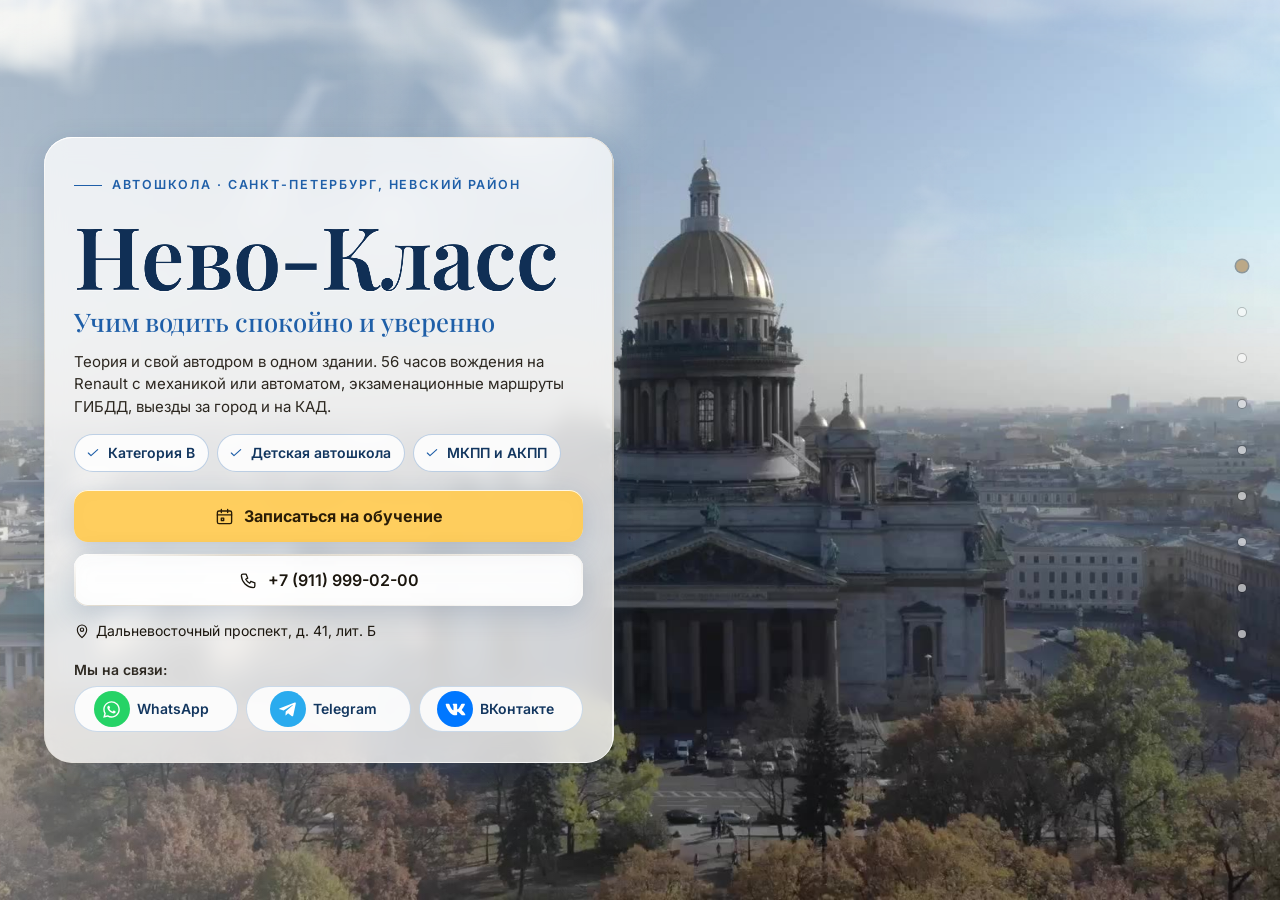
==== commit b302693b: "Ноутбук: категории на первом экране одной строкой, «Мы на связи» — подпись над тремя равными кнопкам" ====
--- a/index.html
+++ b/index.html
@@ -601,9 +601,9 @@
 .tool,.tool-lang,.brand{min-width:44px}
 
 </style>
-<link rel="stylesheet" href="css/etalon.css?v=20261112e">
-<link rel="stylesheet" href="css/title-b.css?v=20261112e">
-<link rel="stylesheet" href="css/nevo.css?v=20261112e">
+<link rel="stylesheet" href="css/etalon.css?v=20261112f">
+<link rel="stylesheet" href="css/title-b.css?v=20261112f">
+<link rel="stylesheet" href="css/nevo.css?v=20261112f">
 <script type="application/ld+json">{"@context": "https://schema.org", "@type": "DrivingSchool", "name": "Автошкола «Нево-Класс»", "legalName": "ООО «Учебный центр «Нево-Класс»", "telephone": "+7 911 999-02-00", "email": "nevo-class@mail.ru", "address": {"@type": "PostalAddress", "streetAddress": "Дальневосточный проспект, д. 41, лит. Б, пом. 28 (вход с ул. Крыленко, 10)", "addressLocality": "Санкт-Петербург", "addressRegion": "Санкт-Петербург", "addressCountry": "RU"}, "geo": {"@type": "GeoCoordinates", "latitude": 59.8944504, "longitude": 30.4585142}, "areaServed": "Невский район, Санкт-Петербург", "openingHoursSpecification": [{"@type": "OpeningHoursSpecification", "dayOfWeek": "Tuesday", "opens": "12:00", "closes": "20:00"}, {"@type": "OpeningHoursSpecification", "dayOfWeek": "Wednesday", "opens": "10:00", "closes": "20:00"}, {"@type": "OpeningHoursSpecification", "dayOfWeek": ["Thursday", "Friday"], "opens": "10:00", "closes": "18:00"}, {"@type": "OpeningHoursSpecification", "dayOfWeek": "Saturday", "opens": "10:00", "closes": "14:00"}], "sameAs": ["https://vk.com/avtoshkola_spb", "https://t.me/Nevo_Class"], "hasOfferCatalog": {"@type": "OfferCatalog", "name": "Обучение вождению", "itemListElement": [{"@type": "Offer", "itemOffered": {"@type": "Course", "name": "Категория B: теория (бесплатно) и практика"}, "price": "5500", "priceCurrency": "RUB", "description": "2-часовое занятие по вождению"}, {"@type": "Offer", "itemOffered": {"@type": "Course", "name": "Детская автошкола"}, "price": "3000", "priceCurrency": "RUB", "description": "занятие 60 минут"}, {"@type": "Offer", "itemOffered": {"@type": "Course", "name": "Индивидуальное обучение"}, "price": "5000", "priceCurrency": "RUB", "description": "120 минут на автомобиле ученика; на автомобиле автошколы — 6000"}, {"@type": "Offer", "itemOffered": {"@type": "Course", "name": "Уверенный водитель"}, "price": "12000", "priceCurrency": "RUB", "description": "курс 10 занятий по 60 минут; одно занятие — 1500"}, {"@type": "Offer", "itemOffered": {"@type": "Course", "name": "Адаптация к автомобилю"}, "price": "5000", "priceCurrency": "RUB", "description": "120 минут на автомобиле ученика; на автомобиле автошколы — 6000"}, {"@type": "Offer", "itemOffered": {"@type": "Course", "name": "Контраварийная подготовка (партнёр — Центр высшего водительского мастерства)"}}]}}</script>
 </head>
 <body data-sec="0">
--- a/css/nevo.css
+++ b/css/nevo.css
@@ -718,3 +718,15 @@
   .soc-i svg{width:23px;height:23px}.soc-vk .soc-i svg{width:25px}
   html[data-theme="dark"] .soc{background:none}
 }
+
+/* ноутбук и планшет (от 768 px): плашки категорий — всегда одной строкой; «Мы на связи» — подпись над тремя равными кнопками в одну строку.
+   Плашка первого экрана не уже 570 px, иначе на ноутбуках 1280 px категории и кнопки не помещались в строку */
+@media screen and (min-width:768px){
+  .hero-plq{--plq-w:clamp(570px,calc(42*var(--vwu,1vw)),700px)}
+  .hero-cats{flex-wrap:nowrap;gap:8px}
+  .hero-cats li{flex:0 0 auto;white-space:nowrap;font-size:14px;padding:7px 13px 7px 10px}
+  .hero-soc{display:grid;grid-template-columns:repeat(3,minmax(0,1fr));gap:8px;margin-top:14px}
+  .soc-cap{grid-column:1/-1;margin:0 0 -2px}
+  .soc{justify-content:center;padding:4px 14px 4px 4px;min-width:0}
+  .soc .soc-n{white-space:nowrap}
+}
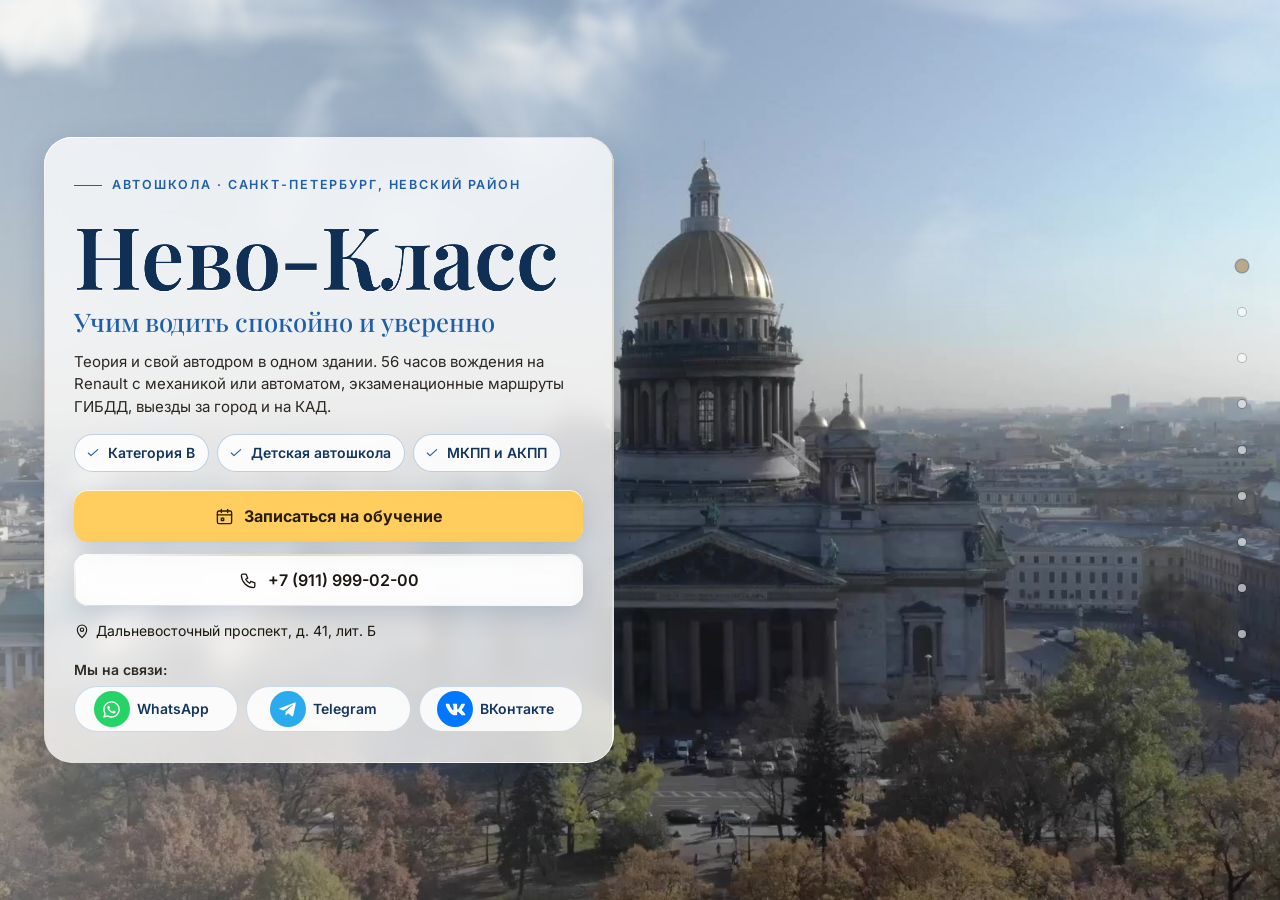
==== commit fd3374d9: "Яркий фон в фирменном синем; версия для слабовидящих без живых фонов и анимаций; снимки витрины обно" ====
--- a/index.html
+++ b/index.html
@@ -603,7 +603,7 @@
 </style>
 <link rel="stylesheet" href="css/etalon.css?v=20261112f">
 <link rel="stylesheet" href="css/title-b.css?v=20261112f">
-<link rel="stylesheet" href="css/nevo.css?v=20261112f">
+<link rel="stylesheet" href="css/nevo.css?v=20261112g">
 <script type="application/ld+json">{"@context": "https://schema.org", "@type": "DrivingSchool", "name": "Автошкола «Нево-Класс»", "legalName": "ООО «Учебный центр «Нево-Класс»", "telephone": "+7 911 999-02-00", "email": "nevo-class@mail.ru", "address": {"@type": "PostalAddress", "streetAddress": "Дальневосточный проспект, д. 41, лит. Б, пом. 28 (вход с ул. Крыленко, 10)", "addressLocality": "Санкт-Петербург", "addressRegion": "Санкт-Петербург", "addressCountry": "RU"}, "geo": {"@type": "GeoCoordinates", "latitude": 59.8944504, "longitude": 30.4585142}, "areaServed": "Невский район, Санкт-Петербург", "openingHoursSpecification": [{"@type": "OpeningHoursSpecification", "dayOfWeek": "Tuesday", "opens": "12:00", "closes": "20:00"}, {"@type": "OpeningHoursSpecification", "dayOfWeek": "Wednesday", "opens": "10:00", "closes": "20:00"}, {"@type": "OpeningHoursSpecification", "dayOfWeek": ["Thursday", "Friday"], "opens": "10:00", "closes": "18:00"}, {"@type": "OpeningHoursSpecification", "dayOfWeek": "Saturday", "opens": "10:00", "closes": "14:00"}], "sameAs": ["https://vk.com/avtoshkola_spb", "https://t.me/Nevo_Class"], "hasOfferCatalog": {"@type": "OfferCatalog", "name": "Обучение вождению", "itemListElement": [{"@type": "Offer", "itemOffered": {"@type": "Course", "name": "Категория B: теория (бесплатно) и практика"}, "price": "5500", "priceCurrency": "RUB", "description": "2-часовое занятие по вождению"}, {"@type": "Offer", "itemOffered": {"@type": "Course", "name": "Детская автошкола"}, "price": "3000", "priceCurrency": "RUB", "description": "занятие 60 минут"}, {"@type": "Offer", "itemOffered": {"@type": "Course", "name": "Индивидуальное обучение"}, "price": "5000", "priceCurrency": "RUB", "description": "120 минут на автомобиле ученика; на автомобиле автошколы — 6000"}, {"@type": "Offer", "itemOffered": {"@type": "Course", "name": "Уверенный водитель"}, "price": "12000", "priceCurrency": "RUB", "description": "курс 10 занятий по 60 минут; одно занятие — 1500"}, {"@type": "Offer", "itemOffered": {"@type": "Course", "name": "Адаптация к автомобилю"}, "price": "5000", "priceCurrency": "RUB", "description": "120 минут на автомобиле ученика; на автомобиле автошколы — 6000"}, {"@type": "Offer", "itemOffered": {"@type": "Course", "name": "Контраварийная подготовка (партнёр — Центр высшего водительского мастерства)"}}]}}</script>
 </head>
 <body data-sec="0">
--- a/css/nevo.css
+++ b/css/nevo.css
@@ -730,3 +730,11 @@
   .soc{justify-content:center;padding:4px 14px 4px 4px;min-width:0}
   .soc .soc-n{white-space:nowrap}
 }
+/* яркий фон: фирменный синий насыщеннее и контрастнее (Сергей 12.11) */
+.nk-sec .sec-bg{background:radial-gradient(circle at 90% 8%,rgba(56,189,248,.75),rgba(56,189,248,0) 38%),radial-gradient(circle at 6% 94%,rgba(255,201,77,.6),rgba(255,201,77,0) 40%),linear-gradient(150deg,#5a92f2 0%,#2a64cc 48%,#163c84 100%)}
+html[data-theme="dark"] .nk-sec .sec-bg{background:radial-gradient(circle at 90% 8%,rgba(56,189,248,.3),rgba(56,189,248,0) 40%),linear-gradient(150deg,#163a74 0%,#0f2752 55%,#0a1834 100%)}
+/* версия для слабовидящих: без живых фонов и анимаций */
+html[data-hc="1"] .nk-sec .sec-bg>*{display:none!important}
+html[data-hc="1"] *{animation:none!important;transition:none!important}
+html:not([data-theme="dark"]) .nk-sec .cbox,html:not([data-theme="dark"]) .nk-sec .sec-head,html:not([data-theme="dark"]) .nk-sec .glass{background:rgba(255,255,255,.94)!important}
+html[data-theme="dark"] .nk-sec .cbox,html[data-theme="dark"] .nk-sec .sec-head,html[data-theme="dark"] .nk-sec .glass{background:rgba(15,27,43,.93)!important}
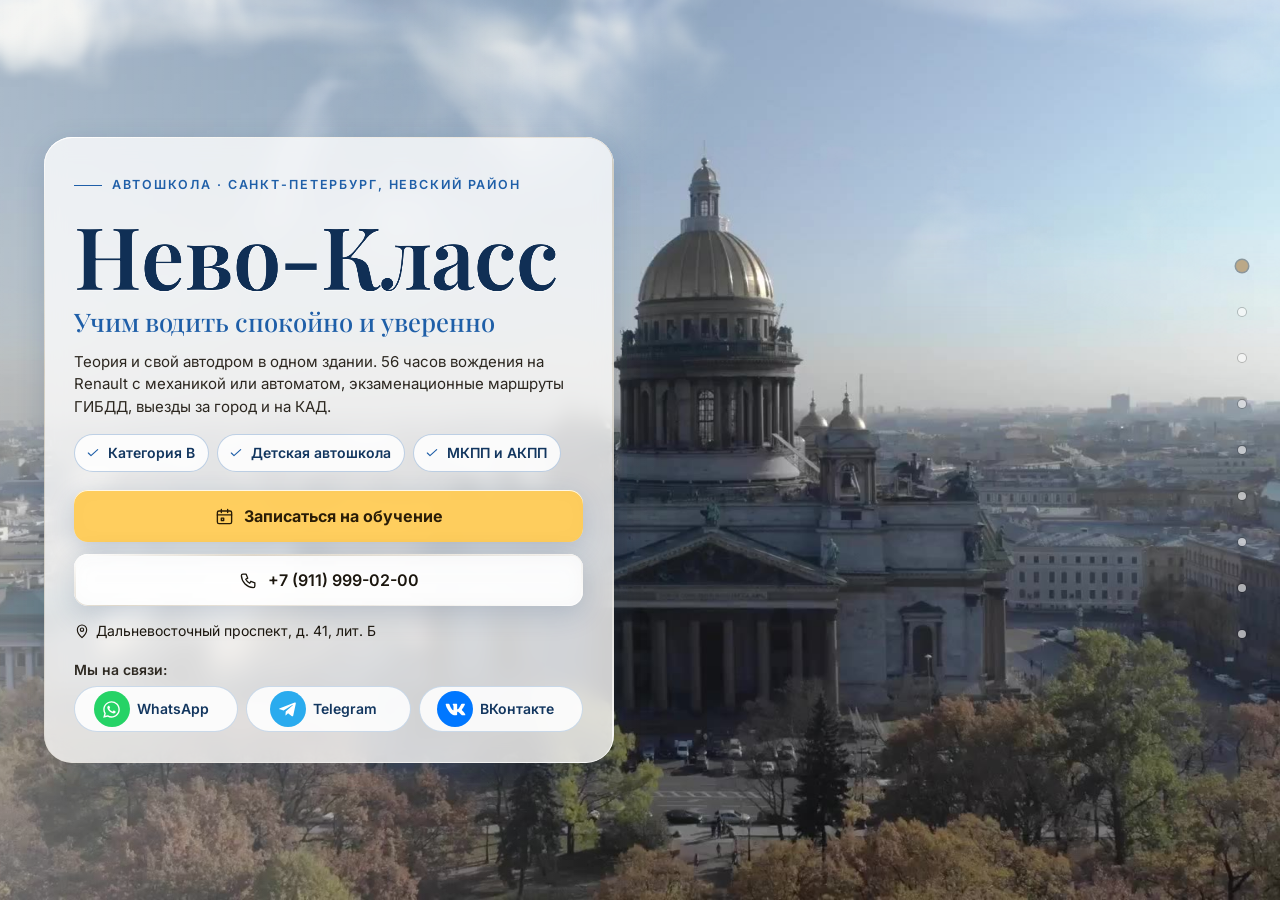
==== commit 9e6d79f2: "Текст не выходит за плашки: название первого экрана подгоняется под плашку, витрина показывает экран" ====
--- a/index.html
+++ b/index.html
@@ -2003,6 +2003,7 @@
 <script src="js/clouds.js" defer></script>
 <script src="js/gulls.js" defer></script>
 <script src="js/title-b.js" defer></script>
+<script src="js/fit-title.js" defer></script>
 <script src="js/diag.js?v=1"></script>
 </body>
 </html>
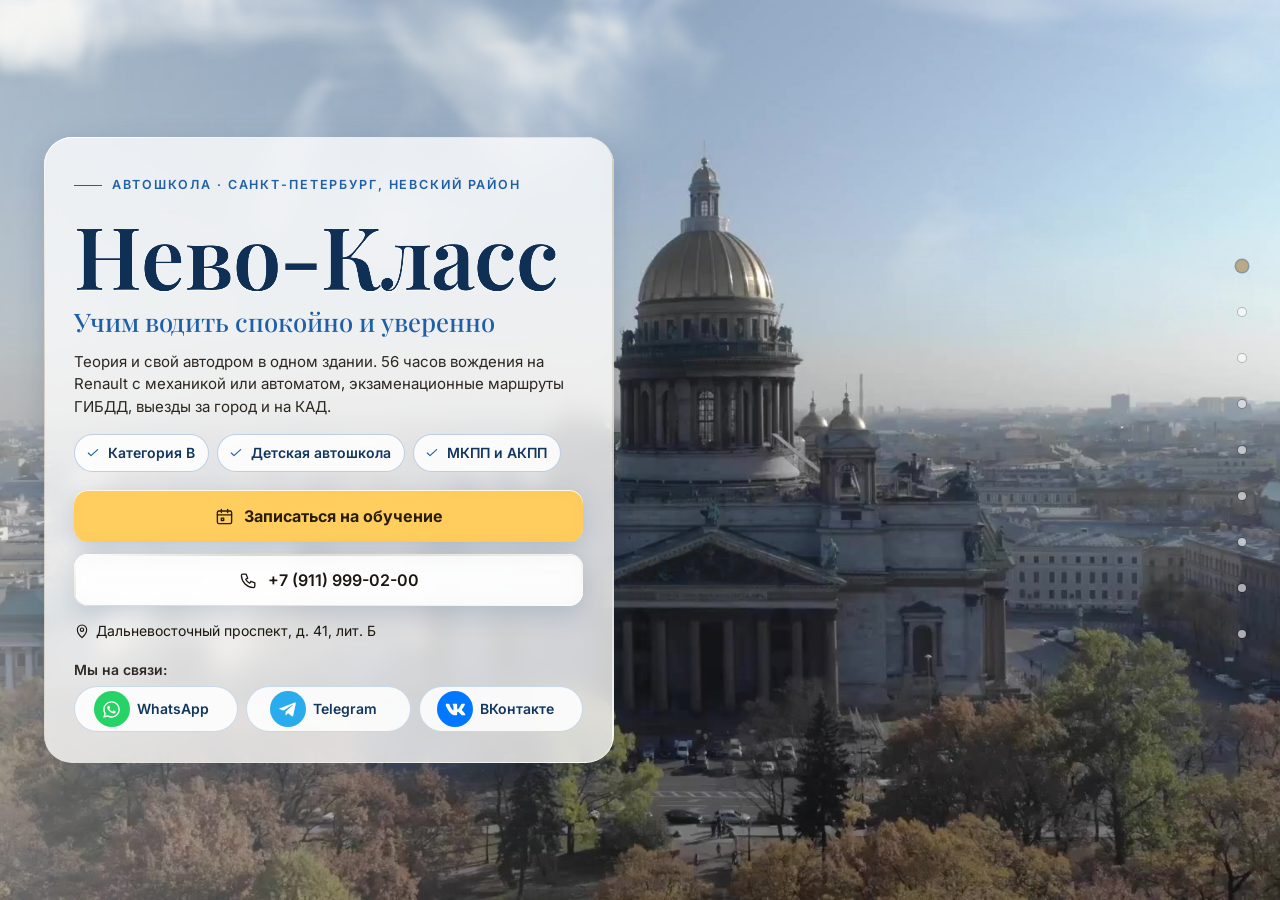
==== commit 3879c7e3: "Карта на телефоне: своя картинка из OpenStreetMap с метками, по нажатию — Яндекс Карты; живая карта " ====
--- a/index.html
+++ b/index.html
@@ -773,7 +773,7 @@
       <div class="sec-scroll"><div class="wrap">
         <div class="sec-head glass glow"><span class="kicker rv" style="--i:0">Контакты</span><h2 class="h2 rv" style="--i:1">Как нас найти</h2></div>
         <div class="contacts nk-contacts"><div class="cbox cbox-info rv"><ul class="cl nk-cl"><li><span class="cic"><svg class="ico"><use href="#ico-pin"/></svg></span><div><small>Адрес</small><b><a class="addr-link" href="https://yandex.ru/maps/?ll=30.4585142,59.8944504&z=17&pt=30.4585142,59.8944504" target="_blank" rel="noopener">Дальневосточный пр., 41, лит. Б</a></b><span class="addr-note">2 этаж «Центра автомобильных услуг», вход с ул. Крыленко, 10, каб. 213</span></div></li><li><span class="cic"><svg class="ico"><use href="#ico-phone"/></svg></span><div><small>Телефон</small><b><a class="tel" href="tel:+79119990200">+7 (911) 999-02-00</a></b></div></li><li><span class="cic"><svg class="ico"><use href="#ico-mail"/></svg></span><div><small>Почта</small><b><a class="mail" href="mailto:nevo-class@mail.ru">nevo-class@mail.ru</a></b></div></li><li><span class="cic"><svg class="ico"><use href="#ico-clock"/></svg></span><div><small>Учебная часть</small><b><span class="nw">Вт 12–20</span> · <span class="nw">Ср 10–20</span> · <span class="nw">Чт–Пт 10–18</span> · <span class="nw">Сб 10–14</span></b><span class="addr-note">вождение — ежедневно 10:00–22:00</span></div></li><li><span class="cic"><svg class="ico"><use href="#ico-telegram"/></svg></span><div><small>Мы на связи</small><b><span class="nk-msg"><a href="https://wa.me/79119990200" target="_blank" rel="noopener">WhatsApp</a><a href="https://t.me/Nevo_Class" target="_blank" rel="noopener">Telegram</a><a href="https://vk.com/avtoshkola_spb" target="_blank" rel="noopener">ВКонтакте</a></span></b></div></li></ul></div><div class="cbox mapbox rv" style="--i:2">
-            <div class="map">
+            <a class="map-static" href="https://yandex.ru/maps/?ll=30.4585142,59.8944504&z=17&pt=30.4585142,59.8944504" target="_blank" rel="noopener" aria-label="Открыть карту в Яндекс Картах"><img src="img/map-static.webp" width="720" height="300" alt="Карта: адреса автошколы" loading="lazy" decoding="async"><span class="map-osm">© OpenStreetMap</span></a><div class="map">
 <iframe data-src="https://yandex.ru/map-widget/v1/?ll=30.4585142,59.8944504&z=17&pt=30.4585142,59.8944504,pm2rdm" title="Карта: Дальневосточный проспект, д. 41, лит. Б" allowfullscreen></iframe></div>
             <div class="map-actions"><button class="btn btn-ghost" type="button" data-modal="wayModal"><svg class="ico"><use href="#ico-metro"/></svg><span>Как добраться</span></button>
               <a class="btn btn-primary" href="https://yandex.ru/maps/?rtext=~59.8944504,30.4585142&rtt=auto" target="_blank" rel="noopener"><svg class="ico"><use href="#ico-route"/></svg><span>Проложить маршрут</span></a>
--- a/css/nevo.css
+++ b/css/nevo.css
@@ -738,3 +738,14 @@
 html[data-hc="1"] *{animation:none!important;transition:none!important}
 html:not([data-theme="dark"]) .nk-sec .cbox,html:not([data-theme="dark"]) .nk-sec .sec-head,html:not([data-theme="dark"]) .nk-sec .glass{background:rgba(255,255,255,.94)!important}
 html[data-theme="dark"] .nk-sec .cbox,html[data-theme="dark"] .nk-sec .sec-head,html[data-theme="dark"] .nk-sec .glass{background:rgba(15,27,43,.93)!important}
+
+/* картинка-карта на телефоне (Сергей 13.11): своя картинка из OpenStreetMap с метками, по нажатию — Яндекс Карты; живая карта — только на компьютере */
+.map-static{display:none}
+@media (max-width:767px){
+  #contacts .mapbox .map-static{display:block;position:relative;margin:0 0 8px;border-radius:12px;overflow:hidden;line-height:0;border:1px solid var(--line2,rgba(22,60,110,.16))}
+  #contacts .mapbox .map-static img{display:block;width:100%;height:auto;aspect-ratio:12/5;object-fit:cover}
+  #contacts .mapbox .map-static .map-osm{position:absolute;right:4px;bottom:3px;padding:1px 4px;border-radius:4px;font-size:9px;line-height:1.3;color:#333;background:rgba(255,255,255,.85)}
+  html[data-theme="dark"] #contacts .mapbox .map-static img{filter:brightness(.88)}
+}
+@media (max-width:767px) and (max-height:760px){#contacts .mapbox .map-static{width:fit-content;max-width:100%;margin-left:auto;margin-right:auto}#contacts .mapbox .map-static img{width:auto;max-width:100%;height:110px}}
+@media (max-width:767px) and (max-height:680px){#contacts .mapbox .map-static img{height:84px}}
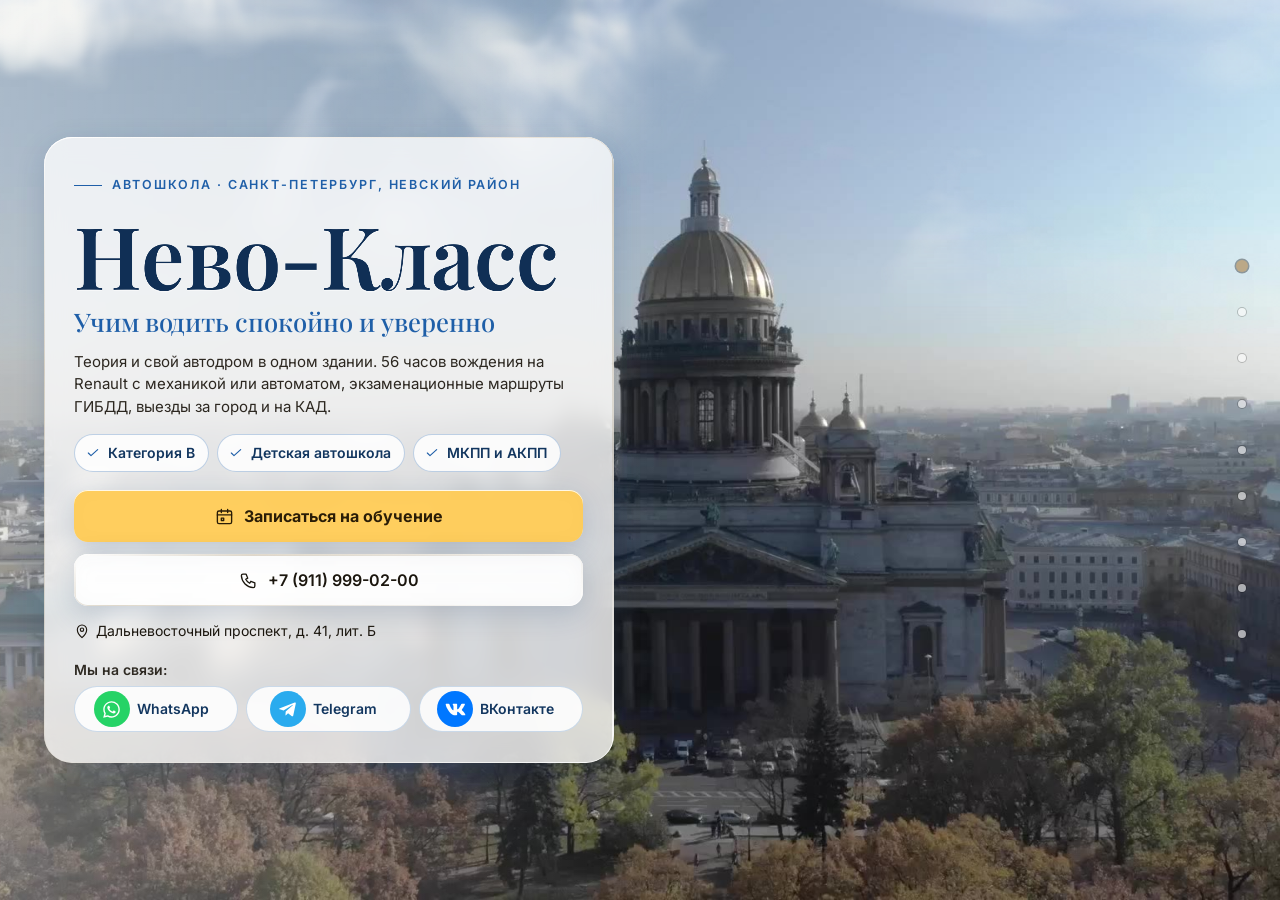
==== commit 4eff5ece: "Счётчик заходов без cookies и без IP" ====
--- a/index.html
+++ b/index.html
@@ -2005,5 +2005,7 @@
 <script src="js/title-b.js" defer></script>
 <script src="js/fit-title.js" defer></script>
 <script src="js/diag.js?v=1"></script>
+<!-- visits-counter: заход на сайт школы; без cookies и хранилища, IP не сохраняется; ?k=1 — наш просмотр -->
+<script>(function(){try{var q=location.search,s=(location.pathname.split('/')[1]||'').toLowerCase();if(!s)return;var n=0,done=false,iv=setInterval(function(){if(done)return;if(document.visibilityState==='visible')n++;if(n<3)return;done=true;clearInterval(iv);var u='https://rinazolotareva.ru/vseti-api/avto-hit?s='+encodeURIComponent(s)+'&k='+(/[?&]k=1\b/.test(q)?1:0)+'&w='+(navigator.webdriver?1:0)+'&m='+(/Mobi|Android|iPhone|iPad/i.test(navigator.userAgent)?1:0);if(!(navigator.sendBeacon&&navigator.sendBeacon(u)))new Image().src=u;},1000);}catch(e){}})();</script>
 </body>
 </html>
